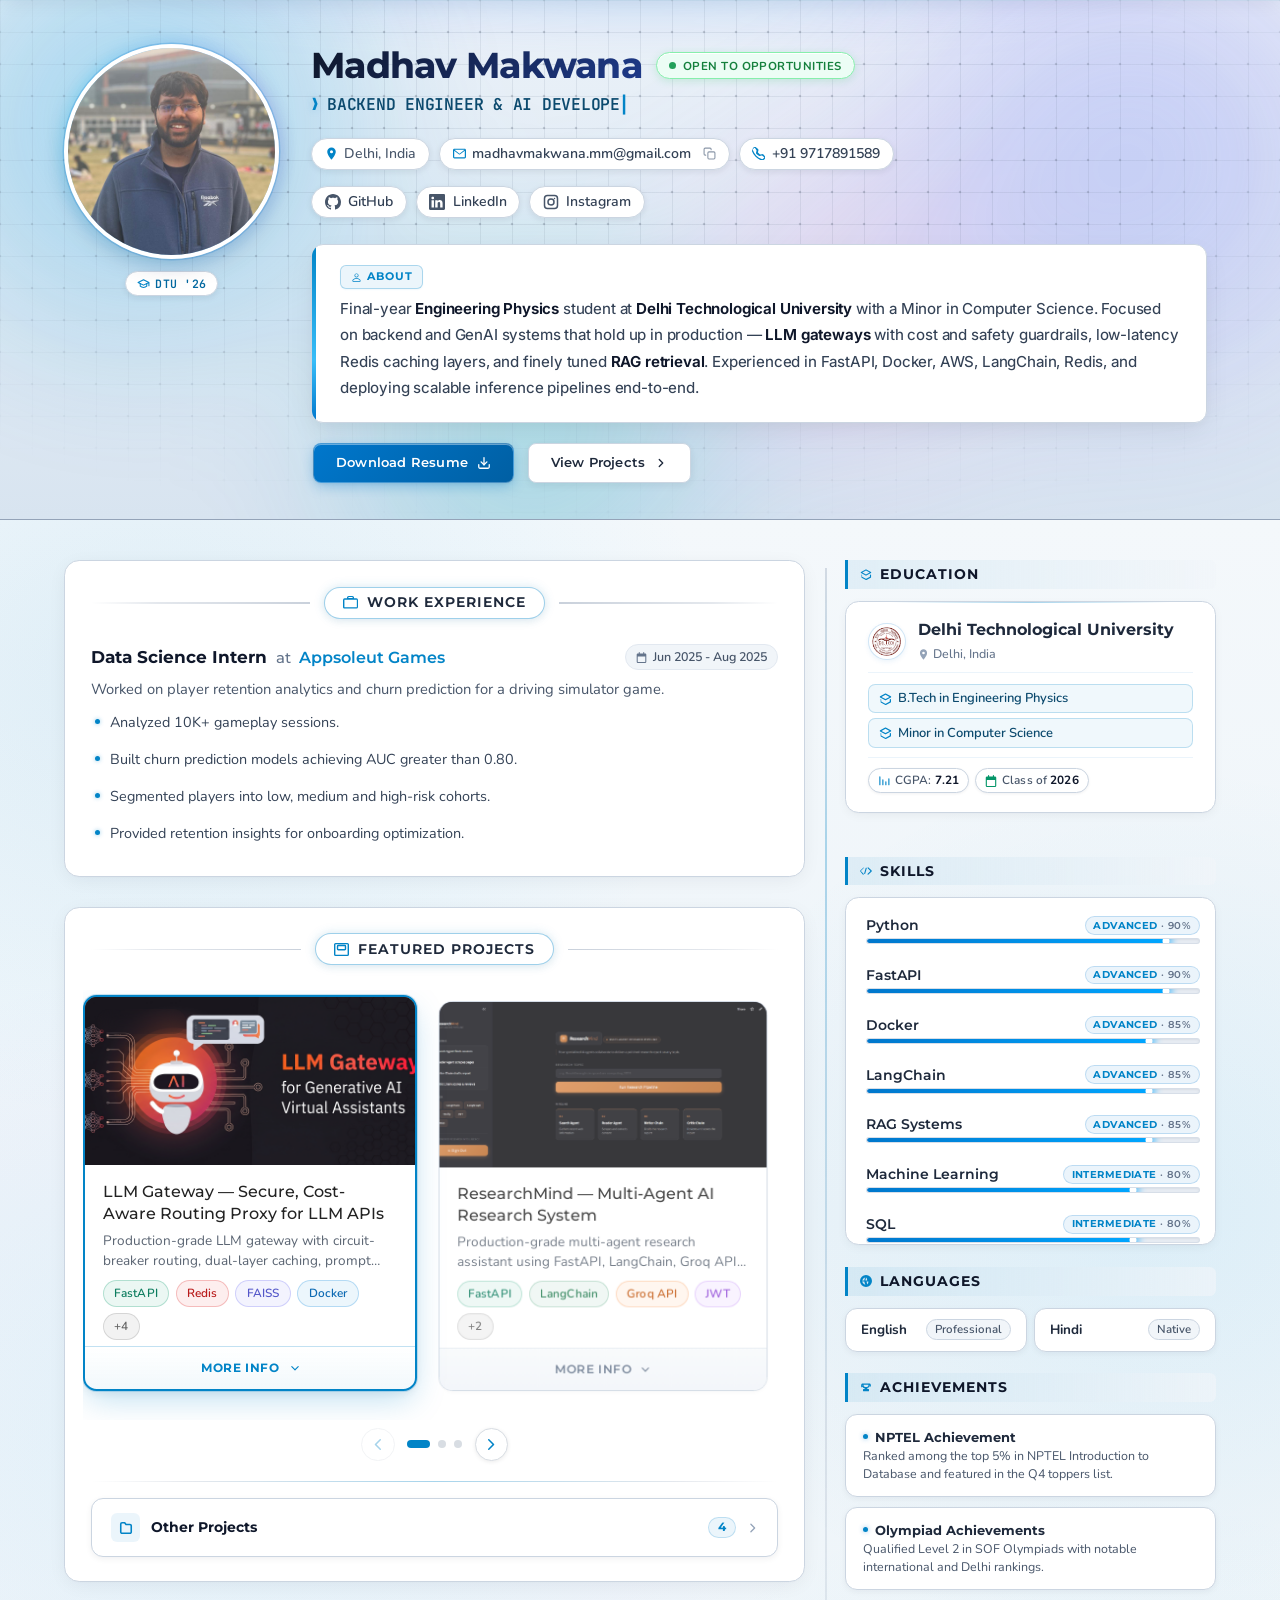
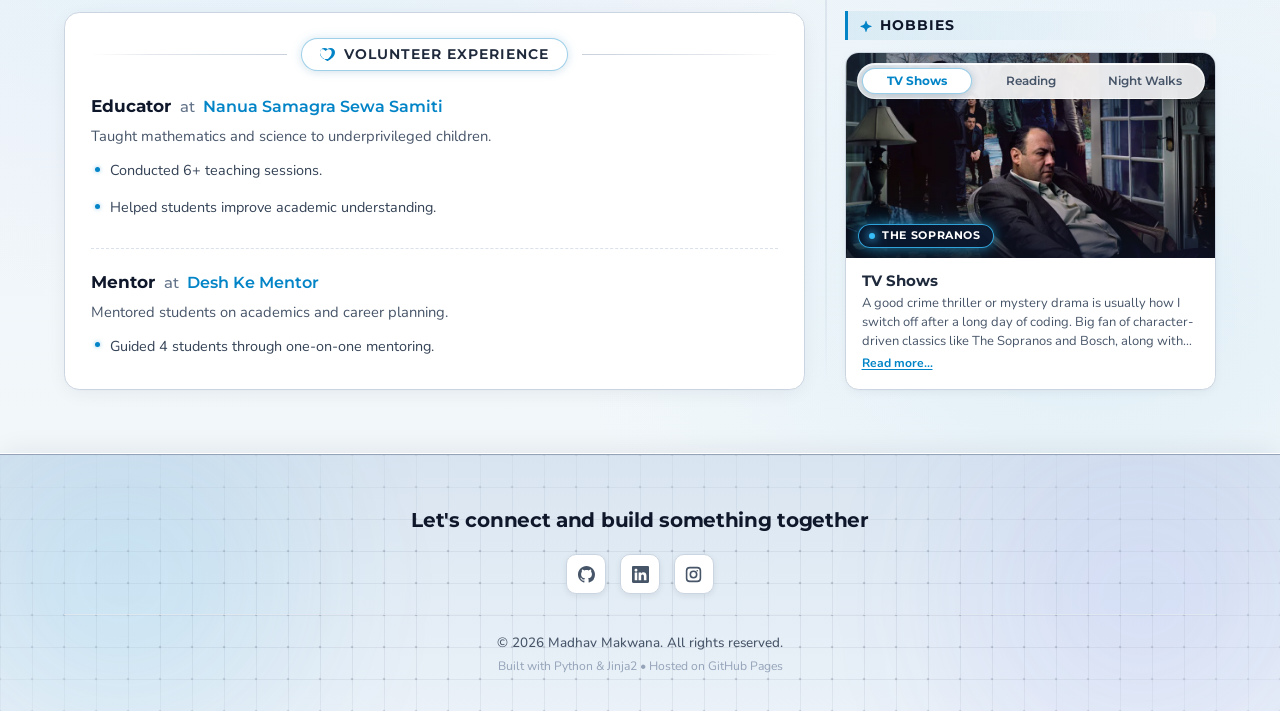
==== index.html @ 0c4191b1 "update" ====
<!DOCTYPE html>
<html lang="en">
  <head>
    <link rel="icon" type="image/png" href="/favicon-96x96.png" sizes="96x96" />
    <link rel="icon" type="image/svg+xml" href="/favicon.svg" />
    <link rel="shortcut icon" href="/favicon.ico" />
    <link rel="apple-touch-icon" sizes="180x180" href="/apple-touch-icon.png" />
    <link rel="manifest" href="/site.webmanifest" />

    <meta charset="utf-8">
    <meta name="viewport" content="width=device-width, initial-scale=1">

    <!-- Site Info -->
    <title>Madhav Makwana - Portfolio</title>
    <meta name="description" content="Madhav Makwana - Final-year Engineering Physics student at Delhi Technological University with a Minor in Computer Science. Focused on backend and GenAI systems that hold up in production — LLM gateways with cost and safety guardrails, low-latency Redis caching layers, and finely tuned RAG retrieval. Experienced in FastAPI, Docker, AWS, LangChain, Redis, and deploying scalable inference pipelines end-to-end.">
    <meta name="author" content="Madhav Makwana">

    <!-- Open Graph Tags: The title of the page for social media sharing. It can match the title tag or be more descriptive. -->
    <meta property="og:title" content="Madhav Makwana">

    <!-- Open Graph Tags: Typically set to "website" for static sites or "article" for content-heavy pages. -->
    <meta property="og:type" content="website">

    <!-- Open Graph Tags: The URL of the page, used to ensure link previews resolve to the correct page. -->
    <meta property="og:url" content="https://maddy-mm.github.io/index.html">

    <!-- Open Graph Tags: URL of an image that represents the page. Useful for link previews. -->
    <meta property="og:image" content="https://maddy-mm.github.io/img/madhav.jpeg">

    <!-- Open Graph Tags: Provides an alternative text for the image to improve accessibility. -->
    <meta property="og:image:alt" content="Madhav Makwana Profile Image">

    <!-- Preconnect for Google Fonts -->
    <link rel="preconnect" href="https://fonts.googleapis.com">
    <link rel="preconnect" href="https://fonts.gstatic.com" crossorigin>

    <!-- Custom Font -->
    <link href="https://fonts.googleapis.com/css2?family=Inter:wght@400;500;600;700&family=JetBrains+Mono:wght@500;600;700&family=Montserrat:ital,wght@0,100..900;1,100..900&family=Nunito:ital,wght@0,200..1000;1,200..1000&display=swap"
          rel="stylesheet">

    <!-- Stylesheet -->
    <link rel="stylesheet" href="css/modern_normalize.css" />
    <link rel="stylesheet" href="css/html5bp.css">
    <link rel="stylesheet" href="css/main.css">
    
    <link rel="preload" as="image" href="img/madhav.jpeg" fetchpriority="high">
    

    <!-- Set a theme color that matches your website's primary color -->
    <meta name="theme-color" content="#fafafa">

    <!-- Favicon for all browsers -->
    <link rel="icon" href="/favicon.ico" sizes="any">
    <link rel="icon" href="/icon.svg" type="image/svg+xml">

    <!-- Apple touch icon for iOS devices -->
    <link rel="apple-touch-icon" sizes="180x180" href="/icon.png">

    <!-- Web app manifest for Progressive Web Apps -->
    <link rel="manifest" href="/site.webmanifest">

    <!-- Content Security Policy: Uncomment to enhance security by restricting where content can be loaded from (useful for preventing certain attacks like XSS). Update if adding external sources (e.g., Google Fonts, Bootstrap CDN, analytics, etc). -->
    <!-- <meta http-equiv="Content-Security-Policy" content=" default-src 'self'; script-src 'self' code.jquery.com; style-src 'self' fonts.googleapis.com; font-src fonts.gstatic.com; img-src 'self' images.examplecdn.com; "> -->
  </head>

  <body id="top">
    <nav class="sticky-bar" aria-label="Quick identity bar">
      <div class="container sticky-bar-inner">
        <div class="sticky-bar-identity">
          <span class="sticky-bar-name">Madhav Makwana</span>
          <span class="sticky-bar-tagline" id="sticky-typewriter"></span>
        </div>
        <a class="sticky-bar-resume" href="resume/Madhav_Makwana_2K22-EP-58.pdf" download="Madhav_Makwana_DTU.pdf">
          <svg viewBox="0 0 16 16" width="12" height="12" aria-hidden="true"><path fill="currentColor" d="M2.75 14A1.75 1.75 0 0 1 1 12.25v-2.5a.75.75 0 0 1 1.5 0v2.5c0 .138.112.25.25.25h10.5a.25.25 0 0 0 .25-.25v-2.5a.75.75 0 0 1 1.5 0v2.5A1.75 1.75 0 0 1 13.25 14H2.75Zm4.47-3.28a.75.75 0 0 0 1.06 0l3-3a.75.75 0 1 0-1.06-1.06l-1.72 1.72V1.75a.75.75 0 0 0-1.5 0v6.63L5.28 6.66a.75.75 0 0 0-1.06 1.06l3 3Z"/></svg>
          <span>Resume</span>
        </a>
      </div>
    </nav>
    <header class="page-header">
      <div class="page-header__backdrop" aria-hidden="true">
        <div class="page-header__grid"></div>
        <div class="page-header__grid-highlight"></div>
        <div class="page-header__nodes"></div>
        <div class="page-header__nodes-highlight"></div>
        <div class="page-header__spotlight"></div>
        <div class="page-header__beam"></div>
        <div class="page-header__aurora">
          <span class="aurora-orb orb-azure"></span>
          <span class="aurora-orb orb-indigo"></span>
          <span class="aurora-orb orb-teal"></span>
          <span class="aurora-orb orb-prism"></span>
        </div>
      </div>
      <div class="container">
        <div class="header-top flex-responsive">
          
            <div class="header-avatar-col">
              <div class="header-avatar-wrap" role="button" tabindex="0" aria-label="Open profile photo in full view" title="Click to view full photo">
                <div class="header-avatar-halo" aria-hidden="true"></div>
                <div class="avatar-ring-pulse avatar-ring-1" aria-hidden="true"></div>
                <div class="avatar-ring-pulse avatar-ring-2" aria-hidden="true"></div>
                <img class="header-image"
                     width="256"
                     height="256"
                     src="img/madhav.jpeg"
                     alt="Madhav Makwana Profile Image"
                     loading="eager"
                     fetchpriority="high" />
              </div>
              <div class="avatar-meta-badge" title="Delhi Technological University • Class of 2026">
                <svg class="avatar-meta-icon" width="13" height="13" viewBox="0 0 24 24" fill="none" stroke="currentColor" stroke-width="2" stroke-linecap="round" stroke-linejoin="round" aria-hidden="true"><path d="M22 10v6M2 10l10-5 10 5-10 5z"/><path d="M6 12v5c3 3 9 3 12 0v-5"/></svg>
                <span class="avatar-meta-text">DTU '26</span>
              </div>
            </div>
          
          <div class="header-info">
            <div class="header-name-row">
              <h1>Madhav Makwana</h1>
              <span class="status-pill">
                <span class="status-pill-dot"></span>
                Open to opportunities
              </span>
            </div>
            
              <div class="header-prompt-row">
                <span class="header-prompt-arrow" aria-hidden="true">❯</span>
                <h2 class="header-label" id="typewriter-label">Backend Engineer &amp; AI Developer</h2>
              </div>
            
            
              <address class="header-contact-group">
                <ul class="inline-list contact-list">
                  
                    <li class="contact-pill location-tag">
                      <svg viewBox="0 0 16 16" width="13" height="13" aria-hidden="true"><path fill="currentColor" d="M8 .5C5.1.5 2.75 2.85 2.75 5.75c0 3.94 5.25 9.75 5.25 9.75s5.25-5.81 5.25-9.75C13.25 2.85 10.9.5 8 .5Zm0 7.15a1.9 1.9 0 1 1 0-3.8 1.9 1.9 0 0 1 0 3.8Z"/></svg>
                      <span>Delhi, India</span>
                    </li>
                  
                  
                    <li class="contact-pill email-tag">
                      <a href="mailto:madhavmakwana.mm@gmail.com" target="_blank" rel="noopener noreferrer" class="contact-pill-link">
                        <svg viewBox="0 0 16 16" width="13" height="13" aria-hidden="true"><path fill="currentColor" d="M1.75 2h12.5c.966 0 1.75.784 1.75 1.75v8.5A1.75 1.75 0 0 1 14.25 14H1.75A1.75 1.75 0 0 1 0 12.25v-8.5C0 2.784.784 2 1.75 2ZM1.5 4.5v7.75c0 .138.112.25.25.25h12.5a.25.25 0 0 0 .25-.25V4.5L8.414 9.086a.625.625 0 0 1-.828 0L1.5 4.5Zm12.72-1H1.78l6.22 4.665L14.22 3.5Z"/></svg>
                        <span>madhavmakwana.mm@gmail.com</span>
                      </a>
                    </li>
                  
                  
                    <li class="contact-pill phone-tag">
                      <a href="tel:+919717891589" target="_blank" rel="noopener noreferrer" class="contact-pill-link">
                        <svg viewBox="0 0 16 16" width="13" height="13" aria-hidden="true"><path fill="currentColor" d="M3.654 1.328a.678.678 0 0 0-1.015-.063L1.605 2.3c-.483.484-.661 1.169-.45 1.77a17.568 17.568 0 0 0 4.168 6.608 17.569 17.569 0 0 0 6.608 4.168c.601.211 1.286.033 1.77-.45l1.034-1.034a.678.678 0 0 0-.063-1.015l-2.307-1.794a.678.678 0 0 0-.58-.122l-2.19.547a1.745 1.745 0 0 1-1.657-.459L5.47 8.53a1.745 1.745 0 0 1-.46-1.657l.548-2.19a.678.678 0 0 0-.122-.58L3.654 1.328ZM1.884.518a2.178 2.178 0 0 1 3.26.202l2.308 1.794a2.178 2.178 0 0 1 .39 1.865l-.547 2.189a.245.245 0 0 0 .065.233l2.477 2.477a.245.245 0 0 0 .233.065l2.189-.547a2.178 2.178 0 0 1 1.865.39l1.794 2.308a2.178 2.178 0 0 1-.202 3.26l-1.034 1.034c-.84.84-2.028 1.146-3.072.78a19.068 19.068 0 0 1-7.172-4.526 19.066 19.066 0 0 1-4.526-7.172C.738 2.546 1.044 1.358 1.884.518Z"/></svg>
                        <span>+91 9717891589</span>
                      </a>
                    </li>
                  
                </ul>
              </address>
            
            
              <div class="header-social-group">
                <ul class="inline-list social-list">
                  
                    <li>
                      <a href="https://github.com/Maddy-MM"
                          target="_blank"
                         rel="noopener noreferrer"
                         aria-label="GitHub"
                         class="link-with-icon social-pill-link">
                        <svg aria-hidden="true"
     xmlns="http://www.w3.org/2000/svg"
     role="img"
     width="16"
     height="16"
     fill="currentColor"
     class="bi bi-github"
     viewBox="0 0 16 16">
  <path d="M8 0C3.58 0 0 3.58 0 8c0 3.54 2.29 6.53 5.47 7.59.4.07.55-.17.55-.38 0-.19-.01-.82-.01-1.49-2.01.37-2.53-.49-2.69-.94-.09-.23-.48-.94-.82-1.13-.28-.15-.68-.52-.01-.53.63-.01 1.08.58 1.23.82.72 1.21 1.87.87 2.33.66.07-.52.28-.87.51-1.07-1.78-.2-3.64-.89-3.64-3.95 0-.87.31-1.59.82-2.15-.08-.2-.36-1.02.08-2.12 0 0 .67-.21 2.2.82.64-.18 1.32-.27 2-.27s1.36.09 2 .27c1.53-1.04 2.2-.82 2.2-.82.44 1.1.16 1.92.08 2.12.51.56.82 1.27.82 2.15 0 3.07-1.87 3.75-3.65 3.95.29.25.54.73.54 1.48 0 1.07-.01 1.93-.01 2.2 0 .21.15.46.55.38A8.01 8.01 0 0 0 16 8c0-4.42-3.58-8-8-8" />
</svg>

                        <span>GitHub</span>
                      </a>
                    </li>
                  
                    <li>
                      <a href="https://www.linkedin.com/in/madhav-makwana-5331a4319/"
                          target="_blank"
                         rel="noopener noreferrer"
                         aria-label="LinkedIn"
                         class="link-with-icon social-pill-link">
                        <svg aria-hidden="true"
     xmlns="http://www.w3.org/2000/svg"
     role="img"
     width="16"
     height="16"
     fill="currentColor"
     class="bi bi-linkedin"
     viewBox="0 0 16 16">
  <path d="M0 1.146C0 .513.526 0 1.175 0h13.65C15.474 0 16 .513 16 1.146v13.708c0 .633-.526 1.146-1.175 1.146H1.175C.526 16 0 15.487 0 14.854zm4.943 12.248V6.169H2.542v7.225zm-1.2-8.212c.837 0 1.358-.554 1.358-1.248-.015-.709-.52-1.248-1.342-1.248S2.4 3.226 2.4 3.934c0 .694.521 1.248 1.327 1.248zm4.908 8.212V9.359c0-.216.016-.432.08-.586.173-.431.568-.878 1.232-.878.869 0 1.216.662 1.216 1.634v3.865h2.401V9.25c0-2.22-1.184-3.252-2.764-3.252-1.274 0-1.845.7-2.165 1.193v.025h-.016l.016-.025V6.169h-2.4c.03.678 0 7.225 0 7.225z" />
</svg>

                        <span>LinkedIn</span>
                      </a>
                    </li>
                  
                    <li>
                      <a href="https://www.instagram.com/madhav_7184?igsh=MWE0YWFlNHl0ZWhqcA%3D%3D&amp;utm_source=qr"
                          target="_blank"
                         rel="noopener noreferrer"
                         aria-label="Instagram"
                         class="link-with-icon social-pill-link">
                        <svg aria-hidden="true"
     xmlns="http://www.w3.org/2000/svg"
     role="img"
     width="16"
     height="16"
     viewBox="0 0 16 16"
     fill="none"
     stroke="currentColor"
     stroke-width="1.5"
     stroke-linecap="round"
     stroke-linejoin="round">
  <rect x="1.5" y="1.5" width="13" height="13" rx="3" />
  <circle cx="8" cy="8" r="3" />
  <circle cx="11.5" cy="4.5" r="0.75" fill="currentColor" stroke="none" />
</svg>

                        <span>Instagram</span>
                      </a>
                    </li>
                  
                </ul>
              </div>
            
            
              <div class="header-summary">
                <div class="header-summary-badge">
                  <svg viewBox="0 0 16 16" width="11" height="11" aria-hidden="true"><path fill="currentColor" d="M8 8a3 3 0 1 0 0-6 3 3 0 0 0 0 6Zm2-3a2 2 0 1 1-4 0 2 2 0 0 1 4 0Zm4 8c0 1-1 1-1 1H3s-1 0-1-1 1-4 6-4 6 3 6 4Zm-1-.004c-.001-.246-.154-.986-.832-1.664C11.516 10.68 10.289 10 8 10c-2.29 0-3.516.68-4.168 1.332-.678.678-.83 1.418-.832 1.664h10Z"/></svg>
                  <span>About</span>
                </div>
                <p class="header-summary-text">Final-year <strong>Engineering Physics</strong> student at <strong>Delhi Technological University</strong> with a Minor in Computer Science. Focused on backend and GenAI systems that hold up in production — <strong>LLM gateways</strong> with cost and safety guardrails, low-latency Redis caching layers, and finely tuned <strong>RAG retrieval</strong>. Experienced in FastAPI, Docker, AWS, LangChain, Redis, and deploying scalable inference pipelines end-to-end.</p>
              </div>
            
            <div class="header-actions">
              <a class="download-resume-button magnetic"
                 href="resume/Madhav_Makwana_2K22-EP-58.pdf"
                 download="Madhav_Makwana_DTU.pdf"
                 id="resume-download-link">
                <span>Download Resume</span>
                <span class="btn-icon-wrap">
                  <svg class="btn-icon btn-icon-download" viewBox="0 0 24 24" width="14" height="14" fill="none" stroke="currentColor" stroke-width="2.2" stroke-linecap="round" stroke-linejoin="round" aria-hidden="true">
                    <path d="M21 15v4a2 2 0 0 1-2 2H5a2 2 0 0 1-2-2v-4"/>
                    <polyline points="7 10 12 15 17 10"/>
                    <line x1="12" y1="15" x2="12" y2="3"/>
                  </svg>
                  <svg class="btn-icon btn-icon-check" viewBox="0 0 24 24" width="14" height="14" fill="none" stroke="currentColor" stroke-width="2.5" stroke-linecap="round" stroke-linejoin="round" aria-hidden="true">
                    <polyline points="20 6 9 17 4 12"/>
                  </svg>
                </span>
              </a>
              <a class="header-secondary-btn magnetic" href="#projects">
                <span>View Projects</span>
                <span class="btn-icon-wrap">
                  <svg class="btn-icon btn-icon-arrow" viewBox="0 0 24 24" width="14" height="14" fill="none" stroke="currentColor" stroke-width="2.2" stroke-linecap="round" stroke-linejoin="round" aria-hidden="true">
                    <polyline points="9 18 15 12 9 6"/>
                  </svg>
                </span>
              </a>
            </div>
          </div>
        </div>
      </div>
    </header>

    <div class="page-content">
      <div class="container">
        <main>
          <div class="mobile-sidebar-banner">
            <button type="button" class="mobile-sidebar-banner-btn" id="open-sidebar-banner-btn" aria-label="Explore Education, Skills and Background">
              <div class="banner-left">
                <span class="banner-icon-badge" aria-hidden="true">
                  <svg viewBox="0 0 24 24" width="16" height="16" fill="none" stroke="currentColor" stroke-width="2" stroke-linecap="round" stroke-linejoin="round"><path d="M22 10v6M2 10l10-5 10 5-10 5z"/><path d="M6 12v5c3 3 9 3 12 0v-5"/></svg>
                </span>
                <div class="banner-text-group">
                  <span class="banner-title">Education, Skills &amp; Background</span>
                  <span class="banner-subtitle">Tap to view DTU, tech stack, and hobbies</span>
                </div>
              </div>
              <span class="banner-arrow" aria-hidden="true">
                <svg viewBox="0 0 16 16" width="14" height="14" fill="currentColor"><path d="M6.22 3.22a.75.75 0 0 1 1.06 0l4.25 4.25a.75.75 0 0 1 0 1.06l-4.25 4.25a.75.75 0 0 1-1.06-1.06L9.94 8 6.22 4.28a.75.75 0 0 1 0-1.06Z"/></svg>
              </span>
            </button>
          </div>
          
            <section id="experience" class="content-section">
              <h2 class="section-heading">
                <span class="section-heading-pill">
                  <svg class="heading-icon" viewBox="0 0 16 16" width="13" height="13" aria-hidden="true"><path fill="currentColor" d="M1.75 3.5A1.75 1.75 0 0 0 0 5.25v7.5C0 13.716.784 14.5 1.75 14.5h12.5A1.75 1.75 0 0 0 16 12.75v-7.5A1.75 1.75 0 0 0 14.25 3.5h-2.5V2.75A1.75 1.75 0 0 0 10 1H6a1.75 1.75 0 0 0-1.75 1.75v.75h-2.5Zm4-1a.25.25 0 0 1 .25-.25h4a.25.25 0 0 1 .25.25v.75h-4.5V2.5Zm-4.25 2.5h13c.138 0 .25.112.25.25v7.5a.25.25 0 0 1-.25.25H1.75a.25.25 0 0 1-.25-.25v-7.5c0-.138.112-.25.25-.25Z"/></svg>
                  Work Experience
                </span>
              </h2>
              <div class="timeline-entries-list">
                
                  <article class="timeline-entry">
                    <div class="timeline-entry-header">
                      <h3 class="timeline-role">
                        Data Science Intern
                        <span class="timeline-at">at</span>
                        
                          <a href="https://www.appsoleutgames.com/" target="_blank" rel="noopener noreferrer" class="timeline-company">Appsoleut Games</a>
                        
                      </h3>
                      
                        <span class="timeline-date-badge">
                          <svg viewBox="0 0 16 16" width="11" height="11" aria-hidden="true"><path fill="currentColor" d="M4.75 0a.75.75 0 0 1 .75.75V2h5V.75a.75.75 0 0 1 1.5 0V2h1.25c.966 0 1.75.784 1.75 1.75v10.5A1.75 1.75 0 0 1 13.25 16H2.75A1.75 1.75 0 0 1 1 14.25V3.75C1 2.784 1.784 2 2.75 2H4V.75A.75.75 0 0 1 4.75 0ZM2.5 6.5v7.75c0 .138.112.25.25.25h10.5a.25.25 0 0 0 .25-.25V6.5h-11Z"/></svg>
                          Jun 2025 - Aug 2025
                        </span>
                      
                    </div>
                    <p class="timeline-summary">Worked on player retention analytics and churn prediction for a driving simulator game.</p>
                    
                      <ul class="timeline-highlights">
                        <li>Analyzed 10K+ gameplay sessions.</li><li>Built churn prediction models achieving AUC greater than 0.80.</li><li>Segmented players into low, medium and high-risk cohorts.</li><li>Provided retention insights for onboarding optimization.</li>
                      </ul>
                    
                  </article>
                
              </div>
            </section>
          

          
            <section id="projects" class="content-section">
              <h2 class="section-heading">
                <span class="section-heading-pill">
                  <svg class="heading-icon" viewBox="0 0 16 16" width="13" height="13" aria-hidden="true"><path fill="currentColor" d="M0 2.75C0 1.784.784 1 1.75 1h12.5c.966 0 1.75.784 1.75 1.75v10.5A1.75 1.75 0 0 1 14.25 15H1.75A1.75 1.75 0 0 1 0 13.25V2.75Zm1.75-.25a.25.25 0 0 0-.25.25v10.5c0 .138.112.25.25.25h12.5a.25.25 0 0 0 .25-.25V2.75a.25.25 0 0 0-.25-.25H1.75ZM3 4.5A1.5 1.5 0 0 1 4.5 3h7A1.5 1.5 0 0 1 13 4.5v3A1.5 1.5 0 0 1 11.5 9h-7A1.5 1.5 0 0 1 3 7.5v-3Zm1.5 0v3a0 0 0 0 0 0 0h7a0 0 0 0 0 0 0v-3a0 0 0 0 0 0 0h-7a0 0 0 0 0 0 0Z"/></svg>
                  Featured Projects
                </span>
              </h2>
              <div class="project-carousel">
                <div class="project-carousel-track" id="project-carousel-track" tabindex="0" aria-label="Featured projects, scroll to browse">
              
                <div class="project-card-slot">
                <button class="project-card" type="button" data-project-index="0" aria-haspopup="dialog" aria-label="View details for LLM Gateway — Secure, Cost-Aware Routing Proxy for LLM APIs">
                  
                    <div class="project-card-thumb">
                      <span class="project-card-badge" aria-hidden="true">
                        <span class="project-card-badge-dot"></span>
                        Viewing
                      </span>
                      <img src="img/llm-gateway.png" alt="" loading="eager">
                    </div>
                  
                  <div class="project-card-body">
                    <h3 class="project-card-title">LLM Gateway — Secure, Cost-Aware Routing Proxy for LLM APIs</h3>
                    <p class="project-card-teaser">Production-grade LLM gateway with circuit-breaker routing, dual-layer caching, prompt injection defense, and per-key budget enforcement — deployed to AWS EC2.</p>
                    
                      
                        <ul class="tech-stack-list project-card-chips project-card-chips--collapsed">
                          
                            <li class="tech-chip tech-chip--fastapi">FastAPI</li>
                          
                            <li class="tech-chip tech-chip--redis">Redis</li>
                          
                            <li class="tech-chip tech-chip--faiss">FAISS</li>
                          
                            <li class="tech-chip tech-chip--docker">Docker</li>
                          
                          <li class="tech-chip tech-chip-more">+4</li>
                        </ul>
                      
                      <ul class="tech-stack-list project-card-chips project-card-chips--expanded">
                        
                          <li class="tech-chip tech-chip--fastapi">FastAPI</li>
                        
                          <li class="tech-chip tech-chip--redis">Redis</li>
                        
                          <li class="tech-chip tech-chip--faiss">FAISS</li>
                        
                          <li class="tech-chip tech-chip--docker">Docker</li>
                        
                          <li class="tech-chip tech-chip--aws-ec2">AWS EC2</li>
                        
                          <li class="tech-chip tech-chip--prometheus">Prometheus</li>
                        
                          <li class="tech-chip tech-chip--grafana">Grafana</li>
                        
                          <li class="tech-chip tech-chip--pytest">pytest</li>
                        
                      </ul>
                    

                    <div class="project-card-more" aria-hidden="true">
                      <span>More info</span>
                      <svg viewBox="0 0 16 16" width="12" height="12" aria-hidden="true"><path fill="currentColor" d="M8.53 10.97a.75.75 0 0 1-1.06 0L3.22 6.78a.75.75 0 0 1 1.06-1.06L8 9.44l3.72-3.72a.75.75 0 1 1 1.06 1.06L8.53 10.97Z"/></svg>
                    </div>
                  </div>
                </button>
                </div>
              
                <div class="project-card-slot">
                <button class="project-card" type="button" data-project-index="1" aria-haspopup="dialog" aria-label="View details for ResearchMind — Multi-Agent AI Research System">
                  
                    <div class="project-card-thumb">
                      <span class="project-card-badge" aria-hidden="true">
                        <span class="project-card-badge-dot"></span>
                        Viewing
                      </span>
                      <img src="img/researchmind.png" alt="" loading="eager">
                    </div>
                  
                  <div class="project-card-body">
                    <h3 class="project-card-title">ResearchMind — Multi-Agent AI Research System</h3>
                    <p class="project-card-teaser">Production-grade multi-agent research assistant using FastAPI, LangChain, Groq API and agentic AI workflows.</p>
                    
                      
                        <ul class="tech-stack-list project-card-chips project-card-chips--collapsed">
                          
                            <li class="tech-chip tech-chip--fastapi">FastAPI</li>
                          
                            <li class="tech-chip tech-chip--langchain">LangChain</li>
                          
                            <li class="tech-chip tech-chip--groq-api">Groq API</li>
                          
                            <li class="tech-chip tech-chip--jwt">JWT</li>
                          
                          <li class="tech-chip tech-chip-more">+2</li>
                        </ul>
                      
                      <ul class="tech-stack-list project-card-chips project-card-chips--expanded">
                        
                          <li class="tech-chip tech-chip--fastapi">FastAPI</li>
                        
                          <li class="tech-chip tech-chip--langchain">LangChain</li>
                        
                          <li class="tech-chip tech-chip--groq-api">Groq API</li>
                        
                          <li class="tech-chip tech-chip--jwt">JWT</li>
                        
                          <li class="tech-chip tech-chip--prometheus">Prometheus</li>
                        
                          <li class="tech-chip tech-chip--docker">Docker</li>
                        
                      </ul>
                    

                    <div class="project-card-more" aria-hidden="true">
                      <span>More info</span>
                      <svg viewBox="0 0 16 16" width="12" height="12" aria-hidden="true"><path fill="currentColor" d="M8.53 10.97a.75.75 0 0 1-1.06 0L3.22 6.78a.75.75 0 0 1 1.06-1.06L8 9.44l3.72-3.72a.75.75 0 1 1 1.06 1.06L8.53 10.97Z"/></svg>
                    </div>
                  </div>
                </button>
                </div>
              
                <div class="project-card-slot">
                <button class="project-card" type="button" data-project-index="2" aria-haspopup="dialog" aria-label="View details for YTLens — RAG-Powered YouTube Q&amp;A System">
                  
                    <div class="project-card-thumb">
                      <span class="project-card-badge" aria-hidden="true">
                        <span class="project-card-badge-dot"></span>
                        Viewing
                      </span>
                      <img src="img/ytlens.png" alt="" loading="eager">
                    </div>
                  
                  <div class="project-card-body">
                    <h3 class="project-card-title">YTLens — RAG-Powered YouTube Q&amp;A System</h3>
                    <p class="project-card-teaser">Question answering system over YouTube transcripts using Retrieval-Augmented Generation.</p>
                    
                      
                        <ul class="tech-stack-list project-card-chips project-card-chips--collapsed">
                          
                            <li class="tech-chip tech-chip--fastapi">FastAPI</li>
                          
                            <li class="tech-chip tech-chip--faiss">FAISS</li>
                          
                            <li class="tech-chip tech-chip--huggingface">HuggingFace</li>
                          
                            <li class="tech-chip tech-chip--rag">RAG</li>
                          
                          <li class="tech-chip tech-chip-more">+1</li>
                        </ul>
                      
                      <ul class="tech-stack-list project-card-chips project-card-chips--expanded">
                        
                          <li class="tech-chip tech-chip--fastapi">FastAPI</li>
                        
                          <li class="tech-chip tech-chip--faiss">FAISS</li>
                        
                          <li class="tech-chip tech-chip--huggingface">HuggingFace</li>
                        
                          <li class="tech-chip tech-chip--rag">RAG</li>
                        
                          <li class="tech-chip tech-chip--jwt">JWT</li>
                        
                      </ul>
                    

                    <div class="project-card-more" aria-hidden="true">
                      <span>More info</span>
                      <svg viewBox="0 0 16 16" width="12" height="12" aria-hidden="true"><path fill="currentColor" d="M8.53 10.97a.75.75 0 0 1-1.06 0L3.22 6.78a.75.75 0 0 1 1.06-1.06L8 9.44l3.72-3.72a.75.75 0 1 1 1.06 1.06L8.53 10.97Z"/></svg>
                    </div>
                  </div>
                </button>
                </div>
              
                </div>
              </div>
              <div class="carousel-controls">
                <button class="carousel-arrow carousel-arrow-prev" type="button" aria-label="Previous project" disabled>
                  <svg viewBox="0 0 16 16" width="16" height="16" aria-hidden="true"><path fill="currentColor" d="M10.78 3.22a.75.75 0 0 1 0 1.06L6.56 8.5l4.22 4.22a.75.75 0 1 1-1.06 1.06L4.94 9.03a.75.75 0 0 1 0-1.06l4.78-4.78a.75.75 0 0 1 1.06 0Z"/></svg>
                </button>
                <div class="carousel-dots" id="project-carousel-dots" role="tablist" aria-label="Select featured project">
                  
                    <button class="carousel-dot is-active" type="button" role="tab" aria-label="Go to LLM Gateway — Secure, Cost-Aware Routing Proxy for LLM APIs" aria-selected="true"></button>
                  
                    <button class="carousel-dot" type="button" role="tab" aria-label="Go to ResearchMind — Multi-Agent AI Research System" aria-selected="false"></button>
                  
                    <button class="carousel-dot" type="button" role="tab" aria-label="Go to YTLens — RAG-Powered YouTube Q&amp;A System" aria-selected="false"></button>
                  
                </div>
                <button class="carousel-arrow carousel-arrow-next" type="button" aria-label="Next project">
                  <svg viewBox="0 0 16 16" width="16" height="16" aria-hidden="true"><path fill="currentColor" d="M5.22 3.22a.75.75 0 0 1 1.06 0l4.78 4.78a.75.75 0 0 1 0 1.06l-4.78 4.78a.75.75 0 0 1-1.06-1.06L9.44 8.5 5.22 4.28a.75.75 0 0 1 0-1.06Z"/></svg>
                </button>
              </div>

              
                <div class="other-projects-rail-divider"></div>
                <button type="button" class="other-projects-trigger" id="open-other-projects-btn" aria-haspopup="dialog" aria-label="Explore other projects archive">
                  <div class="other-projects-trigger-left">
                    <span class="other-projects-trigger-icon" aria-hidden="true">
                      <svg viewBox="0 0 16 16" width="14" height="14" fill="none" stroke="currentColor" stroke-width="1.8" stroke-linecap="round" stroke-linejoin="round"><path d="M2 3.5A1.5 1.5 0 0 1 3.5 2h3l1.5 2h4.5A1.5 1.5 0 0 1 14 5.5v7a1.5 1.5 0 0 1-1.5 1.5h-9A1.5 1.5 0 0 1 2 12.5v-9Z"/></svg>
                    </span>
                    <span class="other-projects-trigger-text">Other Projects</span>
                  </div>
                  <div class="other-projects-trigger-right">
                    <span class="other-projects-count-badge">4</span>
                    <span class="other-projects-trigger-arrow" aria-hidden="true">
                      <svg viewBox="0 0 16 16" width="14" height="14"><path fill="currentColor" d="M6.22 3.22a.75.75 0 0 1 1.06 0l4.25 4.25a.75.75 0 0 1 0 1.06l-4.25 4.25a.75.75 0 0 1-1.06-1.06L9.94 8 6.22 4.28a.75.75 0 0 1 0-1.06Z"/></svg>
                    </span>
                  </div>
                </button>
              
            </section>
          

          
            <section id="volunteer" class="content-section">
              <h2 class="section-heading">
                <span class="section-heading-pill">
                  <svg class="heading-icon" viewBox="0 0 16 16" width="13" height="13" aria-hidden="true"><path fill="currentColor" d="m8 14.25.345.666a.75.75 0 0 1-.69 0l-.008-.004-.018-.01a7.152 7.152 0 0 1-.31-.17 22.055 22.055 0 0 1-3.434-2.414C2.045 10.731 0 8.35 0 5.5 0 2.836 2.086 1 4.75 1a5.002 5.002 0 0 1 3.25 1.184A5.002 5.002 0 0 1 11.25 1C13.914 1 16 2.836 16 5.5c0 2.85-2.045 5.231-3.885 6.818a22.08 22.08 0 0 1-3.433 2.414 7.152 7.152 0 0 1-.31.17l-.018.01-.008.004L8 14.25Zm0-1.445c.433-.285.83-.585 1.2-.897C10.875 10.457 12.5 8.35 12.5 5.5c0-1.748-1.327-3-3.25-3a3.5 3.5 0 0 0-2.6 1.166l-.65.733-.65-.733A3.5 3.5 0 0 0 2.75 2.5C.827 2.5-.5 3.752-.5 5.5c0 2.85 1.625 4.957 3.3 6.408.37.312.767.612 1.2.897L8 12.805Z"/></svg>
                  Volunteer Experience
                </span>
              </h2>
              <div class="timeline-entries-list">
                
                  <article class="timeline-entry">
                    <div class="timeline-entry-header">
                      <h3 class="timeline-role">
                        Educator
                        <span class="timeline-at">at</span>
                        
                          <a href="https://www.nsssfoundation.org/" target="_blank" rel="noopener noreferrer" class="timeline-company">Nanua Samagra Sewa Samiti</a>
                        
                      </h3>
                      
                    </div>
                    <p class="timeline-summary">Taught mathematics and science to underprivileged children.</p>
                    
                      <ul class="timeline-highlights">
                        <li>Conducted 6+ teaching sessions.</li><li>Helped students improve academic understanding.</li>
                      </ul>
                    
                  </article>
                
                  <article class="timeline-entry">
                    <div class="timeline-entry-header">
                      <h3 class="timeline-role">
                        Mentor
                        <span class="timeline-at">at</span>
                        
                          <a href="https://deshkementor.com/" target="_blank" rel="noopener noreferrer" class="timeline-company">Desh Ke Mentor</a>
                        
                      </h3>
                      
                    </div>
                    <p class="timeline-summary">Mentored students on academics and career planning.</p>
                    
                      <ul class="timeline-highlights">
                        <li>Guided 4 students through one-on-one mentoring.</li>
                      </ul>
                    
                  </article>
                
              </div>
            </section>
          

          
        </main>

        <!-- Sidebar Section -->
        <aside class="page-sidebar" id="page-sidebar" aria-label="Education, Skills and Background">
          <div class="sidebar-drawer-header">
            <div class="sidebar-drawer-drag-pill" aria-hidden="true"></div>
            <div class="sidebar-drawer-header-content">
              <div class="sidebar-drawer-title-group">
                <div class="sidebar-drawer-eyebrow">
                  <span class="eyebrow-dot"></span>
                  <span>Profile Overview</span>
                </div>
                <h3 class="sidebar-drawer-title">Education &amp; Skills</h3>
              </div>
              <button type="button" class="sidebar-drawer-close" id="sidebar-drawer-close" aria-label="Close sidebar drawer">
                <svg viewBox="0 0 24 24" width="16" height="16" aria-hidden="true" fill="none" stroke="currentColor" stroke-width="2.3" stroke-linecap="round" stroke-linejoin="round"><path d="M18 6 6 18M6 6l12 12"/></svg>
              </button>
            </div>
          </div>
          
            <section id="education" class="content-section">
              <h2 class="section-heading">
                <svg class="heading-icon" viewBox="0 0 16 16" width="12" height="12" aria-hidden="true"><path fill="currentColor" d="M8 1.75a.75.75 0 0 1 .37.1l6.25 3.5a.75.75 0 0 1 0 1.3l-6.25 3.5a.75.75 0 0 1-.74 0l-6.25-3.5a.75.75 0 0 1 0-1.3l6.25-3.5a.75.75 0 0 1 .37-.1ZM3.069 6 8 8.761 12.931 6 8 3.239 3.069 6ZM2 8.5a.75.75 0 0 1 .75.75v2.484l5 2.632a.75.75 0 0 0 .5 0l5-2.632V9.25a.75.75 0 0 1 1.5 0v2.968a.75.75 0 0 1-.395.66l-5.75 3.026a.75.75 0 0 1-.71 0l-5.75-3.026A.75.75 0 0 1 2 12.218V9.25A.75.75 0 0 1 2 8.5Z"/></svg>
                Education
              </h2>
              
                <section class="education-card">
                  <div class="education-header">
                    
                      <img class="education-logo"
                           src="img/DTU_logo.webp"
                           alt="Delhi Technological University logo"
                           width="44"
                           height="44"
                           loading="eager">
                    
                    <div class="education-heading-group">
                      <h3 class="education-name">
                        
                          Delhi Technological University
                        
                      </h3>
                      
                        <p class="section-label education-location">
                          <svg viewBox="0 0 16 16" width="11" height="11" aria-hidden="true"><path fill="currentColor" d="M8 .5C5.1.5 2.75 2.85 2.75 5.75c0 3.94 5.25 9.75 5.25 9.75s5.25-5.81 5.25-9.75C13.25 2.85 10.9.5 8 .5Zm0 7.15a1.9 1.9 0 1 1 0-3.8 1.9 1.9 0 0 1 0 3.8Z"/></svg>
                          Delhi, India
                        </p>
                      
                    </div>
                  </div>
                  
                    <div class="education-degrees-list">
                      
                        <div class="education-degree-tag">
                          <svg class="education-degree-icon" viewBox="0 0 16 16" width="13" height="13" aria-hidden="true"><path fill="currentColor" d="M8 1.75a.75.75 0 0 1 .37.1l6.25 3.5a.75.75 0 0 1 0 1.3l-6.25 3.5a.75.75 0 0 1-.74 0l-6.25-3.5a.75.75 0 0 1 0-1.3l6.25-3.5a.75.75 0 0 1 .37-.1ZM3.069 6 8 8.761 12.931 6 8 3.239 3.069 6ZM2 8.5a.75.75 0 0 1 .75.75v2.484l5 2.632a.75.75 0 0 0 .5 0l5-2.632V9.25a.75.75 0 0 1 1.5 0v2.968a.75.75 0 0 1-.395.66l-5.75 3.026a.75.75 0 0 1-.71 0l-5.75-3.026A.75.75 0 0 1 2 12.218V9.25A.75.75 0 0 1 2 8.5Z"/></svg>
                          <span>B.Tech in Engineering Physics</span>
                        </div>
                      
                        <div class="education-degree-tag">
                          <svg class="education-degree-icon" viewBox="0 0 16 16" width="13" height="13" aria-hidden="true"><path fill="currentColor" d="M8 1.75a.75.75 0 0 1 .37.1l6.25 3.5a.75.75 0 0 1 0 1.3l-6.25 3.5a.75.75 0 0 1-.74 0l-6.25-3.5a.75.75 0 0 1 0-1.3l6.25-3.5a.75.75 0 0 1 .37-.1ZM3.069 6 8 8.761 12.931 6 8 3.239 3.069 6ZM2 8.5a.75.75 0 0 1 .75.75v2.484l5 2.632a.75.75 0 0 0 .5 0l5-2.632V9.25a.75.75 0 0 1 1.5 0v2.968a.75.75 0 0 1-.395.66l-5.75 3.026a.75.75 0 0 1-.71 0l-5.75-3.026A.75.75 0 0 1 2 12.218V9.25A.75.75 0 0 1 2 8.5Z"/></svg>
                          <span>Minor in Computer Science</span>
                        </div>
                      
                    </div>
                  
                  
                  
                    <div class="education-meta-chips">
                      
                        <span class="education-meta-chip education-meta-chip--gpa">
                          <svg class="education-meta-icon" viewBox="0 0 16 16" width="12" height="12" aria-hidden="true"><path fill="currentColor" d="M2.5 1.75a.75.75 0 0 1 .75.75v10.5a.75.75 0 0 1-1.5 0V2.5a.75.75 0 0 1 .75-.75Zm4 4a.75.75 0 0 1 .75.75v6.5a.75.75 0 0 1-1.5 0v-6.5a.75.75 0 0 1 .75-.75Zm4 2.5a.75.75 0 0 1 .75.75v4a.75.75 0 0 1-1.5 0V9a.75.75 0 0 1 .75-.75Zm4-4a.75.75 0 0 1 .75.75v8a.75.75 0 0 1-1.5 0v-8a.75.75 0 0 1 .75-.75Z"/></svg>
                          <span>CGPA: <strong>7.21</strong></span>
                        </span>
                      
                      
                      
                        <span class="education-meta-chip education-meta-chip--date">
                          <svg class="education-meta-icon" viewBox="0 0 16 16" width="12" height="12" aria-hidden="true"><path fill="currentColor" d="M4.75 0a.75.75 0 0 1 .75.75V2h5V.75a.75.75 0 0 1 1.5 0V2h1.25c.966 0 1.75.784 1.75 1.75v10.5A1.75 1.75 0 0 1 13.25 16H2.75A1.75 1.75 0 0 1 1 14.25V3.75C1 2.784 1.784 2 2.75 2H4V.75A.75.75 0 0 1 4.75 0ZM2.5 6.5v7.75c0 .138.112.25.25.25h10.5a.25.25 0 0 0 .25-.25V6.5h-11Z"/></svg>
                          <span>Class of <strong>2026</strong></span>
                        </span>
                      
                    </div>
                  
                </section>
              
            </section>
          

          
            <section id="skills" class="content-section">
              <h2 class="section-heading">
                <svg class="heading-icon" viewBox="0 0 16 16" width="12" height="12" aria-hidden="true"><path fill="currentColor" d="m11.28 3.22 4.25 4.25a.75.75 0 0 1 0 1.06l-4.25 4.25a.75.75 0 0 1-1.06-1.06L13.94 8l-3.72-3.72a.75.75 0 0 1 1.06-1.06Zm-6.56 0a.75.75 0 0 1 0 1.06L1.06 8l3.72 3.72a.75.75 0 1 1-1.06 1.06L.47 8.53a.75.75 0 0 1 0-1.06l4.25-4.25a.75.75 0 0 1 1.06 0Zm3.78.28a.75.75 0 0 1 .53.92l-2 7a.75.75 0 0 1-1.44-.44l2-7a.75.75 0 0 1 .91-.48Z"/></svg>
                Skills
              </h2>
              <ul class="unstyled-list skill-list">
                
                  <li class="skill-item">
                    <div class="skill-header">
                      <h3 class="skill-name">Python</h3>
                      <span class="skill-badge">Advanced <span class="skill-percent">· 90%</span></span>
                    </div>
                    <div class="skill-bar">
                      <div class="skill-bar-fill"
                           style="--target-width: 90%"
                           role="meter"
                           aria-valuenow="90"
                           aria-valuemin="0"
                           aria-valuemax="100">
                        <span class="skill-glow-dot"></span>
                      </div>
                    </div>
                  </li>
                
                  <li class="skill-item">
                    <div class="skill-header">
                      <h3 class="skill-name">FastAPI</h3>
                      <span class="skill-badge">Advanced <span class="skill-percent">· 90%</span></span>
                    </div>
                    <div class="skill-bar">
                      <div class="skill-bar-fill"
                           style="--target-width: 90%"
                           role="meter"
                           aria-valuenow="90"
                           aria-valuemin="0"
                           aria-valuemax="100">
                        <span class="skill-glow-dot"></span>
                      </div>
                    </div>
                  </li>
                
                  <li class="skill-item">
                    <div class="skill-header">
                      <h3 class="skill-name">Docker</h3>
                      <span class="skill-badge">Advanced <span class="skill-percent">· 85%</span></span>
                    </div>
                    <div class="skill-bar">
                      <div class="skill-bar-fill"
                           style="--target-width: 85%"
                           role="meter"
                           aria-valuenow="85"
                           aria-valuemin="0"
                           aria-valuemax="100">
                        <span class="skill-glow-dot"></span>
                      </div>
                    </div>
                  </li>
                
                  <li class="skill-item">
                    <div class="skill-header">
                      <h3 class="skill-name">LangChain</h3>
                      <span class="skill-badge">Advanced <span class="skill-percent">· 85%</span></span>
                    </div>
                    <div class="skill-bar">
                      <div class="skill-bar-fill"
                           style="--target-width: 85%"
                           role="meter"
                           aria-valuenow="85"
                           aria-valuemin="0"
                           aria-valuemax="100">
                        <span class="skill-glow-dot"></span>
                      </div>
                    </div>
                  </li>
                
                  <li class="skill-item">
                    <div class="skill-header">
                      <h3 class="skill-name">RAG Systems</h3>
                      <span class="skill-badge">Advanced <span class="skill-percent">· 85%</span></span>
                    </div>
                    <div class="skill-bar">
                      <div class="skill-bar-fill"
                           style="--target-width: 85%"
                           role="meter"
                           aria-valuenow="85"
                           aria-valuemin="0"
                           aria-valuemax="100">
                        <span class="skill-glow-dot"></span>
                      </div>
                    </div>
                  </li>
                
                  <li class="skill-item">
                    <div class="skill-header">
                      <h3 class="skill-name">Machine Learning</h3>
                      <span class="skill-badge">Intermediate <span class="skill-percent">· 80%</span></span>
                    </div>
                    <div class="skill-bar">
                      <div class="skill-bar-fill"
                           style="--target-width: 80%"
                           role="meter"
                           aria-valuenow="80"
                           aria-valuemin="0"
                           aria-valuemax="100">
                        <span class="skill-glow-dot"></span>
                      </div>
                    </div>
                  </li>
                
                  <li class="skill-item">
                    <div class="skill-header">
                      <h3 class="skill-name">SQL</h3>
                      <span class="skill-badge">Intermediate <span class="skill-percent">· 80%</span></span>
                    </div>
                    <div class="skill-bar">
                      <div class="skill-bar-fill"
                           style="--target-width: 80%"
                           role="meter"
                           aria-valuenow="80"
                           aria-valuemin="0"
                           aria-valuemax="100">
                        <span class="skill-glow-dot"></span>
                      </div>
                    </div>
                  </li>
                
                  <li class="skill-item">
                    <div class="skill-header">
                      <h3 class="skill-name">Redis</h3>
                      <span class="skill-badge">Intermediate <span class="skill-percent">· 75%</span></span>
                    </div>
                    <div class="skill-bar">
                      <div class="skill-bar-fill"
                           style="--target-width: 75%"
                           role="meter"
                           aria-valuenow="75"
                           aria-valuemin="0"
                           aria-valuemax="100">
                        <span class="skill-glow-dot"></span>
                      </div>
                    </div>
                  </li>
                
              </ul>
            </section>
          

          
            <section id="languages" class="content-section">
              <h2 class="section-heading">
                <svg class="heading-icon" viewBox="0 0 16 16" width="12" height="12" aria-hidden="true"><path fill="currentColor" d="M8 0a8 8 0 1 0 0 16A8 8 0 0 0 8 0ZM5.78 8.75a9.64 9.64 0 0 0 1.363 4.177c-2.098-.59-3.743-2.18-4.329-4.177H5.78Zm-2.966-1.5a7.025 7.025 0 0 1 4.33-4.177 9.64 9.64 0 0 0-1.364 4.177H2.814Zm4.466 0c.12-1.464.53-2.83 1.178-3.925a6.52 6.52 0 0 1 1.178 3.925H7.28Zm0 1.5h3.888a6.52 6.52 0 0 1-1.178 3.925 9.17 9.17 0 0 1-1.178-3.925Zm4.39-1.5h2.966c-.586-1.997-2.231-3.587-4.33-4.177.585 1.258.98 2.668 1.364 4.177Zm2.966 1.5H11.67a9.64 9.64 0 0 1-1.363 4.177c2.099-.59 3.744-2.18 4.33-4.177Z"/></svg>
                Languages
              </h2>
              <div class="languages-grid">
                
                  <div class="language-card">
                    <span class="language-name">English</span>
                    <span class="language-badge">Professional</span>
                  </div>
                
                  <div class="language-card">
                    <span class="language-name">Hindi</span>
                    <span class="language-badge">Native</span>
                  </div>
                
              </div>
            </section>
          
          
            <section id="achievements" class="content-section">
              <h2 class="section-heading">
                <svg class="heading-icon" viewBox="0 0 16 16" width="12" height="12" aria-hidden="true"><path fill="currentColor" d="M3.75 2h8.5a.75.75 0 0 1 .75.75v1.5a3.75 3.75 0 0 1-3.25 3.715v1.285h1.5a.75.75 0 0 1 .75.75v1.5a.75.75 0 0 1-.75.75h-6.5a.75.75 0 0 1-.75-.75v-1.5a.75.75 0 0 1 .75-.75h1.5V8.215A3.75 3.75 0 0 1 3 4.25v-1.5A.75.75 0 0 1 3.75 2Zm7.5 1.5H4.75v.75a2.25 2.25 0 0 0 2.25 2.25h2a2.25 2.25 0 0 0 2.25-2.25V3.5ZM1.5 4.25a2.75 2.75 0 0 1 1.75-2.559v1.64A1.25 1.25 0 0 0 2.75 4.5v.25c0 .602.215 1.155.575 1.585L2.1 7.214A2.75 2.75 0 0 1 1.5 4.75v-.5Zm13 0v.5a2.75 2.75 0 0 1-.6 1.714l-1.225-.879c.36-.43.575-.983.575-1.585V4.5a1.25 1.25 0 0 0-.5-1.169V1.691A2.75 2.75 0 0 1 14.5 4.25Z"/></svg>
                Achievements
              </h2>
              <div class="achievement-compact-list">
                
                  <div class="achievement-compact-item">
                    <h3 class="achievement-compact-title">
                      <span class="achievement-accent-dot"></span>
                      NPTEL Achievement
                    </h3>
                    <p class="achievement-compact-summary">Ranked among the top 5% in NPTEL Introduction to Database and featured in the Q4 toppers list.</p>
                  </div>
                
                  <div class="achievement-compact-item">
                    <h3 class="achievement-compact-title">
                      <span class="achievement-accent-dot"></span>
                      Olympiad Achievements
                    </h3>
                    <p class="achievement-compact-summary">Qualified Level 2 in SOF Olympiads with notable international and Delhi rankings.</p>
                  </div>
                
              </div>
            </section>
          

          
            <section id="hobbies" class="content-section">
              <h2 class="section-heading">
                <svg class="heading-icon" viewBox="0 0 16 16" width="12" height="12" aria-hidden="true"><path fill="currentColor" d="M7.53 1.282a.5.5 0 0 1 .94 0l.965 2.894a4.5 4.5 0 0 0 2.889 2.889l2.894.965a.5.5 0 0 1 0 .94l-2.894.965a4.5 4.5 0 0 0-2.889 2.889l-.965 2.894a.5.5 0 0 1-.94 0l-.965-2.894a4.5 4.5 0 0 0-2.889-2.889l-2.894-.965a.5.5 0 0 1 0-.94l2.894-.965a4.5 4.5 0 0 0 2.889-2.889l.965-2.894Z"/></svg>
                Hobbies
              </h2>
              <div class="hobby-card-wrapper">
                <div class="hobby-tabs-nav" role="tablist" aria-label="Select hobby">
                  
                    <button class="hobby-tab-btn is-active"
                            type="button"
                            role="tab"
                            data-hobby-index="0"
                            aria-selected="true"
                            aria-controls="hobby-panel-0"
                            id="hobby-tab-0">
                      TV Shows
                    </button>
                  
                    <button class="hobby-tab-btn"
                            type="button"
                            role="tab"
                            data-hobby-index="1"
                            aria-selected="false"
                            aria-controls="hobby-panel-1"
                            id="hobby-tab-1">
                      Reading
                    </button>
                  
                    <button class="hobby-tab-btn"
                            type="button"
                            role="tab"
                            data-hobby-index="2"
                            aria-selected="false"
                            aria-controls="hobby-panel-2"
                            id="hobby-tab-2">
                      Night Walks
                    </button>
                  
                </div>
                <div class="hobby-panels-container">
                  
                    <article class="hobby-card hobby-tabpanel is-active"
                             role="tabpanel"
                             id="hobby-panel-0"
                             aria-labelledby="hobby-tab-0"
                             data-hobby-index="0">
                      
                        <div class="hobby-media">
                          <img width="600"
                               height="338"
                               src="img/entertainment.jpeg"
                               alt="The Sopranos"
                               loading="eager">
                          <div class="hobby-media-overlay" aria-hidden="true"></div>
                          <span class="hobby-tag">The Sopranos</span>
                        </div>
                      
                      <div class="hobby-body">
                        <h3 class="hobby-title">TV Shows</h3>
                        
                          <p class="hobby-summary">A good crime thriller or mystery drama is usually how I switch off after a long day of coding. Big fan of character-driven classics like The Sopranos and Bosch, along with the comforting mystery-solving quirks in Monk and The Mentalist. There&#39;s something deeply engaging about complex protagonists and sharp dialogue.</p>
                          <button type="button" class="hobby-read-more-btn" aria-label="Read full description for TV Shows">Read more...</button>
                        
                      </div>
                      
                        <div class="hobby-overlay-panel" aria-hidden="true">
                          <div class="hobby-overlay-header">
                            <button type="button" class="hobby-overlay-close-btn" aria-label="Close TV Shows description">
                              <svg viewBox="0 0 24 24" width="17" height="17" aria-hidden="true" fill="none" stroke="currentColor" stroke-width="2.25" stroke-linecap="round" stroke-linejoin="round"><path d="M18 6 6 18M6 6l12 12"/></svg>
                            </button>
                            <div class="hobby-overlay-badge">
                              <span class="hobby-overlay-badge-dot"></span>
                              <span>TV Shows</span>
                            </div>
                          </div>
                          <div class="hobby-overlay-frame">
                            <h4 class="hobby-overlay-title">TV Shows</h4>
                            <p class="hobby-overlay-text">A good crime thriller or mystery drama is usually how I switch off after a long day of coding. Big fan of character-driven classics like The Sopranos and Bosch, along with the comforting mystery-solving quirks in Monk and The Mentalist. There&#39;s something deeply engaging about complex protagonists and sharp dialogue.</p>
                          </div>
                        </div>
                      
                    </article>
                  
                    <article class="hobby-card hobby-tabpanel"
                             role="tabpanel"
                             id="hobby-panel-1"
                             aria-labelledby="hobby-tab-1"
                             data-hobby-index="1">
                      
                        <div class="hobby-media">
                          <img width="600"
                               height="338"
                               src="img/reading.jpeg"
                               alt="The Adventures of Feluda"
                               loading="eager">
                          <div class="hobby-media-overlay" aria-hidden="true"></div>
                          <span class="hobby-tag">The Adventures of Feluda</span>
                        </div>
                      
                      <div class="hobby-body">
                        <h3 class="hobby-title">Reading</h3>
                        
                          <p class="hobby-summary">I enjoy reading whenever I get a quiet moment, particularly classic Indian fiction and detective stories. Ruskin Bond&#39;s nostalgic tales of the Himalayan hills and Satyajit Ray&#39;s Feluda mysteries are perennial favorites. I gravitate toward narrative simplicity, charming atmosphere, and stories that stay with you long after the last page.</p>
                          <button type="button" class="hobby-read-more-btn" aria-label="Read full description for Reading">Read more...</button>
                        
                      </div>
                      
                        <div class="hobby-overlay-panel" aria-hidden="true">
                          <div class="hobby-overlay-header">
                            <button type="button" class="hobby-overlay-close-btn" aria-label="Close Reading description">
                              <svg viewBox="0 0 24 24" width="17" height="17" aria-hidden="true" fill="none" stroke="currentColor" stroke-width="2.25" stroke-linecap="round" stroke-linejoin="round"><path d="M18 6 6 18M6 6l12 12"/></svg>
                            </button>
                            <div class="hobby-overlay-badge">
                              <span class="hobby-overlay-badge-dot"></span>
                              <span>Reading</span>
                            </div>
                          </div>
                          <div class="hobby-overlay-frame">
                            <h4 class="hobby-overlay-title">Reading</h4>
                            <p class="hobby-overlay-text">I enjoy reading whenever I get a quiet moment, particularly classic Indian fiction and detective stories. Ruskin Bond&#39;s nostalgic tales of the Himalayan hills and Satyajit Ray&#39;s Feluda mysteries are perennial favorites. I gravitate toward narrative simplicity, charming atmosphere, and stories that stay with you long after the last page.</p>
                          </div>
                        </div>
                      
                    </article>
                  
                    <article class="hobby-card hobby-tabpanel"
                             role="tabpanel"
                             id="hobby-panel-2"
                             aria-labelledby="hobby-tab-2"
                             data-hobby-index="2">
                      
                        <div class="hobby-media">
                          <img width="600"
                               height="338"
                               src="img/walking.jpeg"
                               alt="Quiet Trails"
                               loading="eager">
                          <div class="hobby-media-overlay" aria-hidden="true"></div>
                          <span class="hobby-tag">Quiet Trails</span>
                        </div>
                      
                      <div class="hobby-body">
                        <h3 class="hobby-title">Night Walks</h3>
                        
                          <p class="hobby-summary">Taking long evening walks is my favorite ritual to disconnect from screens and decompress after a day at the keyboard. Whether exploring quiet neighborhood trails or walking under city lights with a podcast or ambient soundtrack, it&#39;s where my best debugging breakthroughs and project ideas usually happen.</p>
                          <button type="button" class="hobby-read-more-btn" aria-label="Read full description for Night Walks">Read more...</button>
                        
                      </div>
                      
                        <div class="hobby-overlay-panel" aria-hidden="true">
                          <div class="hobby-overlay-header">
                            <button type="button" class="hobby-overlay-close-btn" aria-label="Close Night Walks description">
                              <svg viewBox="0 0 24 24" width="17" height="17" aria-hidden="true" fill="none" stroke="currentColor" stroke-width="2.25" stroke-linecap="round" stroke-linejoin="round"><path d="M18 6 6 18M6 6l12 12"/></svg>
                            </button>
                            <div class="hobby-overlay-badge">
                              <span class="hobby-overlay-badge-dot"></span>
                              <span>Night Walks</span>
                            </div>
                          </div>
                          <div class="hobby-overlay-frame">
                            <h4 class="hobby-overlay-title">Night Walks</h4>
                            <p class="hobby-overlay-text">Taking long evening walks is my favorite ritual to disconnect from screens and decompress after a day at the keyboard. Whether exploring quiet neighborhood trails or walking under city lights with a podcast or ambient soundtrack, it&#39;s where my best debugging breakthroughs and project ideas usually happen.</p>
                          </div>
                        </div>
                      
                    </article>
                  
                </div>
              </div>
            </section>
          
        </aside>
      </div>
    </div>

    <!-- Mobile Sidebar Drawer Overlay & Floating Trigger -->
    <div class="sidebar-drawer-overlay" id="sidebar-drawer-overlay" aria-hidden="true"></div>
    <button type="button" class="mobile-sidebar-fab" id="open-sidebar-fab" aria-label="Open Education, Skills &amp; Background sidebar">
      <span class="fab-icon-wrap" aria-hidden="true">
        <svg viewBox="0 0 24 24" width="16" height="16" fill="none" stroke="currentColor" stroke-width="2" stroke-linecap="round" stroke-linejoin="round"><path d="M22 10v6M2 10l10-5 10 5-10 5z"/><path d="M6 12v5c3 3 9 3 12 0v-5"/></svg>
      </span>
      <span>Skills &amp; Details</span>
      <span class="fab-arrow" aria-hidden="true">❯</span>
    </button>

    <footer class="page-footer">
      <div class="page-footer__backdrop" aria-hidden="true">
        <div class="page-footer__grid"></div>
        <div class="page-footer__grid-highlight"></div>
        <div class="page-footer__nodes"></div>
        <div class="page-footer__nodes-highlight"></div>
        <div class="page-footer__spotlight"></div>
        <div class="page-footer__aurora">
          <span class="footer-orb orb-azure"></span>
          <span class="footer-orb orb-indigo"></span>
        </div>
      </div>
      <div class="container footer-content">
        <p class="footer-tagline">Let's connect and build something together</p>
        
          <ul class="footer-social-list">
            
              <li>
                <a href="https://github.com/Maddy-MM"
                   target="_blank"
                   rel="noopener noreferrer"
                   aria-label="GitHub"
                   title="GitHub"
                   class="footer-social-icon-btn">
                  
                    <svg aria-hidden="true"
     xmlns="http://www.w3.org/2000/svg"
     role="img"
     width="16"
     height="16"
     fill="currentColor"
     class="bi bi-github"
     viewBox="0 0 16 16">
  <path d="M8 0C3.58 0 0 3.58 0 8c0 3.54 2.29 6.53 5.47 7.59.4.07.55-.17.55-.38 0-.19-.01-.82-.01-1.49-2.01.37-2.53-.49-2.69-.94-.09-.23-.48-.94-.82-1.13-.28-.15-.68-.52-.01-.53.63-.01 1.08.58 1.23.82.72 1.21 1.87.87 2.33.66.07-.52.28-.87.51-1.07-1.78-.2-3.64-.89-3.64-3.95 0-.87.31-1.59.82-2.15-.08-.2-.36-1.02.08-2.12 0 0 .67-.21 2.2.82.64-.18 1.32-.27 2-.27s1.36.09 2 .27c1.53-1.04 2.2-.82 2.2-.82.44 1.1.16 1.92.08 2.12.51.56.82 1.27.82 2.15 0 3.07-1.87 3.75-3.65 3.95.29.25.54.73.54 1.48 0 1.07-.01 1.93-.01 2.2 0 .21.15.46.55.38A8.01 8.01 0 0 0 16 8c0-4.42-3.58-8-8-8" />
</svg>

                  
                </a>
              </li>
            
              <li>
                <a href="https://www.linkedin.com/in/madhav-makwana-5331a4319/"
                   target="_blank"
                   rel="noopener noreferrer"
                   aria-label="LinkedIn"
                   title="LinkedIn"
                   class="footer-social-icon-btn">
                  
                    <svg aria-hidden="true"
     xmlns="http://www.w3.org/2000/svg"
     role="img"
     width="16"
     height="16"
     fill="currentColor"
     class="bi bi-linkedin"
     viewBox="0 0 16 16">
  <path d="M0 1.146C0 .513.526 0 1.175 0h13.65C15.474 0 16 .513 16 1.146v13.708c0 .633-.526 1.146-1.175 1.146H1.175C.526 16 0 15.487 0 14.854zm4.943 12.248V6.169H2.542v7.225zm-1.2-8.212c.837 0 1.358-.554 1.358-1.248-.015-.709-.52-1.248-1.342-1.248S2.4 3.226 2.4 3.934c0 .694.521 1.248 1.327 1.248zm4.908 8.212V9.359c0-.216.016-.432.08-.586.173-.431.568-.878 1.232-.878.869 0 1.216.662 1.216 1.634v3.865h2.401V9.25c0-2.22-1.184-3.252-2.764-3.252-1.274 0-1.845.7-2.165 1.193v.025h-.016l.016-.025V6.169h-2.4c.03.678 0 7.225 0 7.225z" />
</svg>

                  
                </a>
              </li>
            
              <li>
                <a href="https://www.instagram.com/madhav_7184?igsh=MWE0YWFlNHl0ZWhqcA%3D%3D&amp;utm_source=qr"
                   target="_blank"
                   rel="noopener noreferrer"
                   aria-label="Instagram"
                   title="Instagram"
                   class="footer-social-icon-btn">
                  
                    <svg aria-hidden="true"
     xmlns="http://www.w3.org/2000/svg"
     role="img"
     width="16"
     height="16"
     viewBox="0 0 16 16"
     fill="none"
     stroke="currentColor"
     stroke-width="1.5"
     stroke-linecap="round"
     stroke-linejoin="round">
  <rect x="1.5" y="1.5" width="13" height="13" rx="3" />
  <circle cx="8" cy="8" r="3" />
  <circle cx="11.5" cy="4.5" r="0.75" fill="currentColor" stroke="none" />
</svg>

                  
                </a>
              </li>
            
          </ul>
        
        <div class="footer-bottom-row">
          <p class="footer-copyright">&copy; 2026 Madhav Makwana. All rights reserved.</p>
          <p class="footer-attribution">Built with Python &amp; Jinja2 &bull; Hosted on GitHub Pages</p>
        </div>
      </div>
    </footer>

    
      <div class="project-modal-overlay" id="project-modal-overlay" role="dialog" aria-modal="true" aria-label="Project details">
        <button class="project-modal-nav project-modal-prev" type="button" aria-label="Previous project">
          <svg viewBox="0 0 16 16" width="18" height="18" aria-hidden="true"><path fill="currentColor" d="M10.78 3.22a.75.75 0 0 1 0 1.06L6.56 8.5l4.22 4.22a.75.75 0 1 1-1.06 1.06L4.94 9.03a.75.75 0 0 1 0-1.06l4.78-4.78a.75.75 0 0 1 1.06 0Z"/></svg>
        </button>
        <button class="project-modal-nav project-modal-next" type="button" aria-label="Next project">
          <svg viewBox="0 0 16 16" width="18" height="18" aria-hidden="true"><path fill="currentColor" d="M5.22 3.22a.75.75 0 0 1 1.06 0l4.78 4.78a.75.75 0 0 1 0 1.06l-4.78 4.78a.75.75 0 0 1-1.06-1.06L9.44 8.5 5.22 4.28a.75.75 0 0 1 0-1.06Z"/></svg>
        </button>
        <div class="project-modal-dialog">
          <button class="project-modal-close" type="button" aria-label="Close project details">
            <svg viewBox="0 0 24 24" width="18" height="18" aria-hidden="true" fill="none" stroke="currentColor" stroke-width="2.25" stroke-linecap="round" stroke-linejoin="round"><path d="M18 6 6 18M6 6l12 12"/></svg>
          </button>
          <div class="project-modal-panels">
            
              
              
              
                
              
                
              
                
              
                
              
              <div class="project-modal-panel is-active">
                <header class="project-modal-header">
                  <div class="project-modal-eyebrow-badge">
                    <span class="eyebrow-dot"></span>
                    <span>Project 1 of 3</span>
                  </div>
                  <h3>LLM Gateway — Secure, Cost-Aware Routing Proxy for LLM APIs</h3>
                  
                    <ul class="tech-stack-list">
                      
                        <li class="tech-chip tech-chip--fastapi">FastAPI</li>
                      
                        <li class="tech-chip tech-chip--redis">Redis</li>
                      
                        <li class="tech-chip tech-chip--faiss">FAISS</li>
                      
                        <li class="tech-chip tech-chip--docker">Docker</li>
                      
                        <li class="tech-chip tech-chip--aws-ec2">AWS EC2</li>
                      
                        <li class="tech-chip tech-chip--prometheus">Prometheus</li>
                      
                        <li class="tech-chip tech-chip--grafana">Grafana</li>
                      
                        <li class="tech-chip tech-chip--pytest">pytest</li>
                      
                    </ul>
                  
                </header>
                <div class="project-modal-content">
                  <p class="project-modal-summary">Production-grade LLM gateway with circuit-breaker routing, dual-layer caching, prompt injection defense, and per-key budget enforcement — deployed to AWS EC2.</p>
                  
                    <div class="project-modal-section-title">
                      <svg viewBox="0 0 16 16" width="12" height="12" aria-hidden="true"><path fill="currentColor" d="M8 0a8 8 0 1 1 0 16A8 8 0 0 1 8 0Zm0 1.5a6.5 6.5 0 1 0 0 13 6.5 6.5 0 0 0 0-13Zm.75 4.75v5.5a.75.75 0 0 1-1.5 0v-5.5a.75.75 0 0 1 1.5 0ZM8 4a.875.875 0 1 1 0 1.75A.875.875 0 0 1 8 4Z"/></svg>
                      Key Highlights & Architecture
                    </div>
                    <ul class="project-modal-highlights">
                      
                        
                          <li>
                            <svg class="highlight-bullet-icon" viewBox="0 0 16 16" width="14" height="14" aria-hidden="true"><path fill="currentColor" d="M13.78 4.22a.75.75 0 0 1 0 1.06l-7.25 7.25a.75.75 0 0 1-1.06 0L2.22 9.28a.751.751 0 0 1 .018-1.042.751.751 0 0 1 1.042-.018L6 10.94l6.72-6.72a.75.75 0 0 1 1.06 0Z"/></svg>
                            <span>Built an OpenAI-compatible gateway with circuit-breaker routing and automatic failover.</span>
                          </li>
                        
                      
                        
                          <li>
                            <svg class="highlight-bullet-icon" viewBox="0 0 16 16" width="14" height="14" aria-hidden="true"><path fill="currentColor" d="M13.78 4.22a.75.75 0 0 1 0 1.06l-7.25 7.25a.75.75 0 0 1-1.06 0L2.22 9.28a.751.751 0 0 1 .018-1.042.751.751 0 0 1 1.042-.018L6 10.94l6.72-6.72a.75.75 0 0 1 1.06 0Z"/></svg>
                            <span>Blocked adversarial prompts via embedding-similarity injection detection.</span>
                          </li>
                        
                      
                        
                          <li>
                            <svg class="highlight-bullet-icon" viewBox="0 0 16 16" width="14" height="14" aria-hidden="true"><path fill="currentColor" d="M13.78 4.22a.75.75 0 0 1 0 1.06l-7.25 7.25a.75.75 0 0 1-1.06 0L2.22 9.28a.751.751 0 0 1 .018-1.042.751.751 0 0 1 1.042-.018L6 10.94l6.72-6.72a.75.75 0 0 1 1.06 0Z"/></svg>
                            <span>Added dual-layer caching — Redis exact-match plus FAISS semantic match.</span>
                          </li>
                        
                      
                        
                          <li>
                            <svg class="highlight-bullet-icon" viewBox="0 0 16 16" width="14" height="14" aria-hidden="true"><path fill="currentColor" d="M13.78 4.22a.75.75 0 0 1 0 1.06l-7.25 7.25a.75.75 0 0 1-1.06 0L2.22 9.28a.751.751 0 0 1 .018-1.042.751.751 0 0 1 1.042-.018L6 10.94l6.72-6.72a.75.75 0 0 1 1.06 0Z"/></svg>
                            <span>Enforced per-API-key budget caps; deployed via Docker Compose to AWS EC2.</span>
                          </li>
                        
                      
                    </ul>
                  
                  
                    <div class="project-modal-section-title">
                      <svg viewBox="0 0 16 16" width="12" height="12" aria-hidden="true"><path fill="currentColor" d="M1.75 2.5h12.5a.25.25 0 0 1 .25.25v10.5a.25.25 0 0 1-.25.25H1.75a.25.25 0 0 1-.25-.25V2.75a.25.25 0 0 1 .25-.25ZM0 2.75C0 1.784.784 1 1.75 1h12.5c.966 0 1.75.784 1.75 1.75v10.5A1.75 1.75 0 0 1 14.25 15H1.75A1.75 1.75 0 0 1 0 13.25V2.75Zm4.5 3a1.5 1.5 0 1 0 0 3 1.5 1.5 0 0 0 0-3ZM1.5 12.28 4.5 8.5l3.25 4.06 2.5-3.13 2.75 2.85v1.22H1.5v-1.22Z"/></svg>
                      Preview & Interface
                    </div>
                    <div class="gallery main-gallery project-modal-gallery">
                      
                        <figure>
                          <div class="browser-chrome" aria-hidden="true">
                            <div class="browser-chrome-dots">
                              <span class="browser-chrome-dot browser-chrome-dot-red"></span>
                              <span class="browser-chrome-dot browser-chrome-dot-yellow"></span>
                              <span class="browser-chrome-dot browser-chrome-dot-green"></span>
                            </div>
                            <div class="browser-chrome-address">LLM Gateway Architecture</div>
                          </div>
                          <div class="project-modal-img-wrap">
                            <img src="img/llm-gateway.png"
                                 alt="LLM Gateway Architecture"
                                 loading="eager">
                            <div class="project-modal-img-hint" aria-hidden="true">
                              <svg viewBox="0 0 24 24" width="14" height="14" fill="none" stroke="currentColor" stroke-width="2" stroke-linecap="round" stroke-linejoin="round"><circle cx="11" cy="11" r="7"/><line x1="21" y1="21" x2="16.65" y2="16.65"/><path d="M11 8v6M8 11h6"/></svg>
                              <span>Click to enlarge</span>
                            </div>
                          </div>
                          
                            <figcaption class="project-modal-figcaption">LLM Gateway Architecture</figcaption>
                          
                        </figure>
                      
                    </div>
                  
                </div>
                
                  <footer class="project-modal-footer">
                    <div class="project-cta-group">
                      
                      
                        <a class="project-cta project-cta-github magnetic"
                           href="https://github.com/Maddy-MM/llm-gateway"
                           target="_blank"
                           rel="noopener noreferrer"
                           aria-label="View LLM Gateway — Secure, Cost-Aware Routing Proxy for LLM APIs on GitHub">
                          <svg viewBox="0 0 16 16" width="15" height="15" aria-hidden="true"><path fill="currentColor" d="M8 0C3.58 0 0 3.58 0 8c0 3.54 2.29 6.53 5.47 7.59.4.07.55-.17.55-.38 0-.19-.01-.82-.01-1.49-2.01.37-2.53-.49-2.69-.94-.09-.23-.48-.94-.82-1.13-.28-.15-.68-.52-.01-.53.63-.01 1.08.58 1.23.82.72 1.21 1.87.87 2.33.66.07-.52.28-.87.51-1.07-1.78-.2-3.64-.89-3.64-3.95 0-.87.31-1.59.82-2.15-.08-.2-.36-1.02.08-2.12 0 0 .67-.21 2.2.82.64-.18 1.32-.27 2-.27.68 0 1.36.09 2 .27 1.53-1.04 2.2-.82 2.2-.82.44 1.1.16 1.92.08 2.12.51.56.82 1.27.82 2.15 0 3.07-1.87 3.75-3.65 3.95.29.25.54.73.54 1.48 0 1.07-.01 1.93-.01 2.2 0 .21.15.46.55.38A8.01 8.01 0 0 0 16 8c0-4.42-3.58-8-8-8z"/></svg>
                          GitHub Repo
                        </a>
                      
                    </div>
                  </footer>
                
              </div>
            
              
              
              
                
              
                
              
                
              
                
              
                
                  
                
              
              <div class="project-modal-panel">
                <header class="project-modal-header">
                  <div class="project-modal-eyebrow-badge">
                    <span class="eyebrow-dot"></span>
                    <span>Project 2 of 3</span>
                  </div>
                  <h3>ResearchMind — Multi-Agent AI Research System</h3>
                  
                    <ul class="tech-stack-list">
                      
                        <li class="tech-chip tech-chip--fastapi">FastAPI</li>
                      
                        <li class="tech-chip tech-chip--langchain">LangChain</li>
                      
                        <li class="tech-chip tech-chip--groq-api">Groq API</li>
                      
                        <li class="tech-chip tech-chip--jwt">JWT</li>
                      
                        <li class="tech-chip tech-chip--prometheus">Prometheus</li>
                      
                        <li class="tech-chip tech-chip--docker">Docker</li>
                      
                    </ul>
                  
                </header>
                <div class="project-modal-content">
                  <p class="project-modal-summary">Production-grade multi-agent research assistant using FastAPI, LangChain, Groq API and agentic AI workflows.</p>
                  
                    <div class="project-modal-section-title">
                      <svg viewBox="0 0 16 16" width="12" height="12" aria-hidden="true"><path fill="currentColor" d="M8 0a8 8 0 1 1 0 16A8 8 0 0 1 8 0Zm0 1.5a6.5 6.5 0 1 0 0 13 6.5 6.5 0 0 0 0-13Zm.75 4.75v5.5a.75.75 0 0 1-1.5 0v-5.5a.75.75 0 0 1 1.5 0ZM8 4a.875.875 0 1 1 0 1.75A.875.875 0 0 1 8 4Z"/></svg>
                      Key Highlights & Architecture
                    </div>
                    <ul class="project-modal-highlights">
                      
                        
                          <li>
                            <svg class="highlight-bullet-icon" viewBox="0 0 16 16" width="14" height="14" aria-hidden="true"><path fill="currentColor" d="M13.78 4.22a.75.75 0 0 1 0 1.06l-7.25 7.25a.75.75 0 0 1-1.06 0L2.22 9.28a.751.751 0 0 1 .018-1.042.751.751 0 0 1 1.042-.018L6 10.94l6.72-6.72a.75.75 0 0 1 1.06 0Z"/></svg>
                            <span>Built a 4-step agentic workflow: Search → Scrape → Write → Critique.</span>
                          </li>
                        
                      
                        
                          <li>
                            <svg class="highlight-bullet-icon" viewBox="0 0 16 16" width="14" height="14" aria-hidden="true"><path fill="currentColor" d="M13.78 4.22a.75.75 0 0 1 0 1.06l-7.25 7.25a.75.75 0 0 1-1.06 0L2.22 9.28a.751.751 0 0 1 .018-1.042.751.751 0 0 1 1.042-.018L6 10.94l6.72-6.72a.75.75 0 0 1 1.06 0Z"/></svg>
                            <span>Implemented JWT authentication and modular FastAPI backend.</span>
                          </li>
                        
                      
                        
                          <li>
                            <svg class="highlight-bullet-icon" viewBox="0 0 16 16" width="14" height="14" aria-hidden="true"><path fill="currentColor" d="M13.78 4.22a.75.75 0 0 1 0 1.06l-7.25 7.25a.75.75 0 0 1-1.06 0L2.22 9.28a.751.751 0 0 1 .018-1.042.751.751 0 0 1 1.042-.018L6 10.94l6.72-6.72a.75.75 0 0 1 1.06 0Z"/></svg>
                            <span>Added Critic Chain for self-evaluation and hallucination reduction.</span>
                          </li>
                        
                      
                        
                          <li>
                            <svg class="highlight-bullet-icon" viewBox="0 0 16 16" width="14" height="14" aria-hidden="true"><path fill="currentColor" d="M13.78 4.22a.75.75 0 0 1 0 1.06l-7.25 7.25a.75.75 0 0 1-1.06 0L2.22 9.28a.751.751 0 0 1 .018-1.042.751.751 0 0 1 1.042-.018L6 10.94l6.72-6.72a.75.75 0 0 1 1.06 0Z"/></svg>
                            <span>Integrated Prometheus monitoring and Docker deployment.</span>
                          </li>
                        
                      
                        
                      
                    </ul>
                  
                  
                    <div class="project-modal-section-title">
                      <svg viewBox="0 0 16 16" width="12" height="12" aria-hidden="true"><path fill="currentColor" d="M1.75 2.5h12.5a.25.25 0 0 1 .25.25v10.5a.25.25 0 0 1-.25.25H1.75a.25.25 0 0 1-.25-.25V2.75a.25.25 0 0 1 .25-.25ZM0 2.75C0 1.784.784 1 1.75 1h12.5c.966 0 1.75.784 1.75 1.75v10.5A1.75 1.75 0 0 1 14.25 15H1.75A1.75 1.75 0 0 1 0 13.25V2.75Zm4.5 3a1.5 1.5 0 1 0 0 3 1.5 1.5 0 0 0 0-3ZM1.5 12.28 4.5 8.5l3.25 4.06 2.5-3.13 2.75 2.85v1.22H1.5v-1.22Z"/></svg>
                      Preview & Interface
                    </div>
                    <div class="gallery main-gallery project-modal-gallery">
                      
                        <figure>
                          <div class="browser-chrome" aria-hidden="true">
                            <div class="browser-chrome-dots">
                              <span class="browser-chrome-dot browser-chrome-dot-red"></span>
                              <span class="browser-chrome-dot browser-chrome-dot-yellow"></span>
                              <span class="browser-chrome-dot browser-chrome-dot-green"></span>
                            </div>
                            <div class="browser-chrome-address">ResearchMind Dashboard</div>
                          </div>
                          <div class="project-modal-img-wrap">
                            <img src="img/researchmind.png"
                                 alt="ResearchMind Dashboard"
                                 loading="eager">
                            <div class="project-modal-img-hint" aria-hidden="true">
                              <svg viewBox="0 0 24 24" width="14" height="14" fill="none" stroke="currentColor" stroke-width="2" stroke-linecap="round" stroke-linejoin="round"><circle cx="11" cy="11" r="7"/><line x1="21" y1="21" x2="16.65" y2="16.65"/><path d="M11 8v6M8 11h6"/></svg>
                              <span>Click to enlarge</span>
                            </div>
                          </div>
                          
                            <figcaption class="project-modal-figcaption">ResearchMind Dashboard</figcaption>
                          
                        </figure>
                      
                    </div>
                  
                </div>
                
                  <footer class="project-modal-footer">
                    <div class="project-cta-group">
                      
                        <a class="project-cta project-cta-demo magnetic"
                           href="https://ai-research-system-jhb7jlklgmucvhtmptz5dm.streamlit.app/"
                           target="_blank"
                           rel="noopener noreferrer"
                           aria-label="View live demo of ResearchMind — Multi-Agent AI Research System">
                          <svg viewBox="0 0 16 16" width="14" height="14" aria-hidden="true"><path fill="currentColor" d="M6.22 8.72a.75.75 0 0 0 1.06 1.06l5.22-5.22v1.69a.75.75 0 0 0 1.5 0v-3.5a.75.75 0 0 0-.75-.75h-3.5a.75.75 0 0 0 0 1.5h1.69L6.22 8.72ZM3.5 3a1.5 1.5 0 0 0-1.5 1.5v8A1.5 1.5 0 0 0 3.5 14h8a1.5 1.5 0 0 0 1.5-1.5V9a.75.75 0 0 0-1.5 0v3.5a0 0 0 0 1-1 0v-8a0 0 0 0 1 0-1H7a.75.75 0 0 0 0-1.5H3.5Z"/></svg>
                          Live Demo
                        </a>
                      
                      
                        <a class="project-cta project-cta-github magnetic"
                           href="https://github.com/Maddy-MM/ai-research-system"
                           target="_blank"
                           rel="noopener noreferrer"
                           aria-label="View ResearchMind — Multi-Agent AI Research System on GitHub">
                          <svg viewBox="0 0 16 16" width="15" height="15" aria-hidden="true"><path fill="currentColor" d="M8 0C3.58 0 0 3.58 0 8c0 3.54 2.29 6.53 5.47 7.59.4.07.55-.17.55-.38 0-.19-.01-.82-.01-1.49-2.01.37-2.53-.49-2.69-.94-.09-.23-.48-.94-.82-1.13-.28-.15-.68-.52-.01-.53.63-.01 1.08.58 1.23.82.72 1.21 1.87.87 2.33.66.07-.52.28-.87.51-1.07-1.78-.2-3.64-.89-3.64-3.95 0-.87.31-1.59.82-2.15-.08-.2-.36-1.02.08-2.12 0 0 .67-.21 2.2.82.64-.18 1.32-.27 2-.27.68 0 1.36.09 2 .27 1.53-1.04 2.2-.82 2.2-.82.44 1.1.16 1.92.08 2.12.51.56.82 1.27.82 2.15 0 3.07-1.87 3.75-3.65 3.95.29.25.54.73.54 1.48 0 1.07-.01 1.93-.01 2.2 0 .21.15.46.55.38A8.01 8.01 0 0 0 16 8c0-4.42-3.58-8-8-8z"/></svg>
                          GitHub Repo
                        </a>
                      
                    </div>
                  </footer>
                
              </div>
            
              
              
              
                
              
                
              
                
              
                
              
                
                  
                
              
              <div class="project-modal-panel">
                <header class="project-modal-header">
                  <div class="project-modal-eyebrow-badge">
                    <span class="eyebrow-dot"></span>
                    <span>Project 3 of 3</span>
                  </div>
                  <h3>YTLens — RAG-Powered YouTube Q&amp;A System</h3>
                  
                    <ul class="tech-stack-list">
                      
                        <li class="tech-chip tech-chip--fastapi">FastAPI</li>
                      
                        <li class="tech-chip tech-chip--faiss">FAISS</li>
                      
                        <li class="tech-chip tech-chip--huggingface">HuggingFace</li>
                      
                        <li class="tech-chip tech-chip--rag">RAG</li>
                      
                        <li class="tech-chip tech-chip--jwt">JWT</li>
                      
                    </ul>
                  
                </header>
                <div class="project-modal-content">
                  <p class="project-modal-summary">Question answering system over YouTube transcripts using Retrieval-Augmented Generation.</p>
                  
                    <div class="project-modal-section-title">
                      <svg viewBox="0 0 16 16" width="12" height="12" aria-hidden="true"><path fill="currentColor" d="M8 0a8 8 0 1 1 0 16A8 8 0 0 1 8 0Zm0 1.5a6.5 6.5 0 1 0 0 13 6.5 6.5 0 0 0 0-13Zm.75 4.75v5.5a.75.75 0 0 1-1.5 0v-5.5a.75.75 0 0 1 1.5 0ZM8 4a.875.875 0 1 1 0 1.75A.875.875 0 0 1 8 4Z"/></svg>
                      Key Highlights & Architecture
                    </div>
                    <ul class="project-modal-highlights">
                      
                        
                          <li>
                            <svg class="highlight-bullet-icon" viewBox="0 0 16 16" width="14" height="14" aria-hidden="true"><path fill="currentColor" d="M13.78 4.22a.75.75 0 0 1 0 1.06l-7.25 7.25a.75.75 0 0 1-1.06 0L2.22 9.28a.751.751 0 0 1 .018-1.042.751.751 0 0 1 1.042-.018L6 10.94l6.72-6.72a.75.75 0 0 1 1.06 0Z"/></svg>
                            <span>Built transcript ingestion and embedding pipeline.</span>
                          </li>
                        
                      
                        
                          <li>
                            <svg class="highlight-bullet-icon" viewBox="0 0 16 16" width="14" height="14" aria-hidden="true"><path fill="currentColor" d="M13.78 4.22a.75.75 0 0 1 0 1.06l-7.25 7.25a.75.75 0 0 1-1.06 0L2.22 9.28a.751.751 0 0 1 .018-1.042.751.751 0 0 1 1.042-.018L6 10.94l6.72-6.72a.75.75 0 0 1 1.06 0Z"/></svg>
                            <span>Used FAISS vector database with HuggingFace embeddings.</span>
                          </li>
                        
                      
                        
                          <li>
                            <svg class="highlight-bullet-icon" viewBox="0 0 16 16" width="14" height="14" aria-hidden="true"><path fill="currentColor" d="M13.78 4.22a.75.75 0 0 1 0 1.06l-7.25 7.25a.75.75 0 0 1-1.06 0L2.22 9.28a.751.751 0 0 1 .018-1.042.751.751 0 0 1 1.042-.018L6 10.94l6.72-6.72a.75.75 0 0 1 1.06 0Z"/></svg>
                            <span>Implemented MMR retrieval strategy.</span>
                          </li>
                        
                      
                        
                          <li>
                            <svg class="highlight-bullet-icon" viewBox="0 0 16 16" width="14" height="14" aria-hidden="true"><path fill="currentColor" d="M13.78 4.22a.75.75 0 0 1 0 1.06l-7.25 7.25a.75.75 0 0 1-1.06 0L2.22 9.28a.751.751 0 0 1 .018-1.042.751.751 0 0 1 1.042-.018L6 10.94l6.72-6.72a.75.75 0 0 1 1.06 0Z"/></svg>
                            <span>Added authentication and persistent storage.</span>
                          </li>
                        
                      
                        
                      
                    </ul>
                  
                  
                    <div class="project-modal-section-title">
                      <svg viewBox="0 0 16 16" width="12" height="12" aria-hidden="true"><path fill="currentColor" d="M1.75 2.5h12.5a.25.25 0 0 1 .25.25v10.5a.25.25 0 0 1-.25.25H1.75a.25.25 0 0 1-.25-.25V2.75a.25.25 0 0 1 .25-.25ZM0 2.75C0 1.784.784 1 1.75 1h12.5c.966 0 1.75.784 1.75 1.75v10.5A1.75 1.75 0 0 1 14.25 15H1.75A1.75 1.75 0 0 1 0 13.25V2.75Zm4.5 3a1.5 1.5 0 1 0 0 3 1.5 1.5 0 0 0 0-3ZM1.5 12.28 4.5 8.5l3.25 4.06 2.5-3.13 2.75 2.85v1.22H1.5v-1.22Z"/></svg>
                      Preview & Interface
                    </div>
                    <div class="gallery main-gallery project-modal-gallery">
                      
                        <figure>
                          <div class="browser-chrome" aria-hidden="true">
                            <div class="browser-chrome-dots">
                              <span class="browser-chrome-dot browser-chrome-dot-red"></span>
                              <span class="browser-chrome-dot browser-chrome-dot-yellow"></span>
                              <span class="browser-chrome-dot browser-chrome-dot-green"></span>
                            </div>
                            <div class="browser-chrome-address">YTLens Interface</div>
                          </div>
                          <div class="project-modal-img-wrap">
                            <img src="img/ytlens.png"
                                 alt="YTLens Interface"
                                 loading="eager">
                            <div class="project-modal-img-hint" aria-hidden="true">
                              <svg viewBox="0 0 24 24" width="14" height="14" fill="none" stroke="currentColor" stroke-width="2" stroke-linecap="round" stroke-linejoin="round"><circle cx="11" cy="11" r="7"/><line x1="21" y1="21" x2="16.65" y2="16.65"/><path d="M11 8v6M8 11h6"/></svg>
                              <span>Click to enlarge</span>
                            </div>
                          </div>
                          
                            <figcaption class="project-modal-figcaption">YTLens Interface</figcaption>
                          
                        </figure>
                      
                    </div>
                  
                </div>
                
                  <footer class="project-modal-footer">
                    <div class="project-cta-group">
                      
                        <a class="project-cta project-cta-demo magnetic"
                           href="https://youtube-rag-chatbot-jixvzdtnxgbinlnnr4hbqo.streamlit.app/"
                           target="_blank"
                           rel="noopener noreferrer"
                           aria-label="View live demo of YTLens — RAG-Powered YouTube Q&amp;A System">
                          <svg viewBox="0 0 16 16" width="14" height="14" aria-hidden="true"><path fill="currentColor" d="M6.22 8.72a.75.75 0 0 0 1.06 1.06l5.22-5.22v1.69a.75.75 0 0 0 1.5 0v-3.5a.75.75 0 0 0-.75-.75h-3.5a.75.75 0 0 0 0 1.5h1.69L6.22 8.72ZM3.5 3a1.5 1.5 0 0 0-1.5 1.5v8A1.5 1.5 0 0 0 3.5 14h8a1.5 1.5 0 0 0 1.5-1.5V9a.75.75 0 0 0-1.5 0v3.5a0 0 0 0 1-1 0v-8a0 0 0 0 1 0-1H7a.75.75 0 0 0 0-1.5H3.5Z"/></svg>
                          Live Demo
                        </a>
                      
                      
                        <a class="project-cta project-cta-github magnetic"
                           href="https://github.com/Maddy-MM/youtube-rag-assistant"
                           target="_blank"
                           rel="noopener noreferrer"
                           aria-label="View YTLens — RAG-Powered YouTube Q&amp;A System on GitHub">
                          <svg viewBox="0 0 16 16" width="15" height="15" aria-hidden="true"><path fill="currentColor" d="M8 0C3.58 0 0 3.58 0 8c0 3.54 2.29 6.53 5.47 7.59.4.07.55-.17.55-.38 0-.19-.01-.82-.01-1.49-2.01.37-2.53-.49-2.69-.94-.09-.23-.48-.94-.82-1.13-.28-.15-.68-.52-.01-.53.63-.01 1.08.58 1.23.82.72 1.21 1.87.87 2.33.66.07-.52.28-.87.51-1.07-1.78-.2-3.64-.89-3.64-3.95 0-.87.31-1.59.82-2.15-.08-.2-.36-1.02.08-2.12 0 0 .67-.21 2.2.82.64-.18 1.32-.27 2-.27.68 0 1.36.09 2 .27 1.53-1.04 2.2-.82 2.2-.82.44 1.1.16 1.92.08 2.12.51.56.82 1.27.82 2.15 0 3.07-1.87 3.75-3.65 3.95.29.25.54.73.54 1.48 0 1.07-.01 1.93-.01 2.2 0 .21.15.46.55.38A8.01 8.01 0 0 0 16 8c0-4.42-3.58-8-8-8z"/></svg>
                          GitHub Repo
                        </a>
                      
                    </div>
                  </footer>
                
              </div>
            
          </div>
          <div class="project-modal-dots" id="project-modal-dots" role="tablist" aria-label="Select project">
            
              <button class="carousel-dot is-active" type="button" role="tab" aria-label="Go to LLM Gateway — Secure, Cost-Aware Routing Proxy for LLM APIs" aria-selected="true"></button>
            
              <button class="carousel-dot" type="button" role="tab" aria-label="Go to ResearchMind — Multi-Agent AI Research System" aria-selected="false"></button>
            
              <button class="carousel-dot" type="button" role="tab" aria-label="Go to YTLens — RAG-Powered YouTube Q&amp;A System" aria-selected="false"></button>
            
          </div>
        </div>
      </div>
    

    
      <div class="other-projects-modal-overlay" id="other-projects-modal-overlay" role="dialog" aria-modal="true" aria-label="Other Projects Archive">
        <div class="other-projects-modal-dialog">
          <button class="other-projects-modal-close" id="close-other-projects-btn" type="button" aria-label="Close other projects archive">
            <svg viewBox="0 0 24 24" width="18" height="18" aria-hidden="true" fill="none" stroke="currentColor" stroke-width="2.25" stroke-linecap="round" stroke-linejoin="round"><path d="M18 6 6 18M6 6l12 12"/></svg>
          </button>
          <header class="other-projects-modal-header">
            <div class="other-projects-eyebrow">
              <span class="eyebrow-dot"></span>
              <span>Project Directory</span>
            </div>
            <h3>Other Projects Archive</h3>
            <p class="other-projects-modal-subtitle">A collection of machine learning APIs, NLP systems, and analytical applications.</p>
          </header>
          <div class="other-projects-modal-body" id="other-projects-modal-body">
            <div class="other-projects-grid">
              
                
                
                
                  
                
                  
                
                  
                
                  
                    
                  
                
                <article class="other-project-card">
                  <div class="other-project-card-header">
                    <h4>Car Price Prediction API</h4>
                    
                      <ul class="tech-stack-list other-project-tech-list">
                        
                          <li class="tech-chip tech-chip--fastapi">FastAPI</li>
                        
                          <li class="tech-chip tech-chip--redis">Redis</li>
                        
                          <li class="tech-chip tech-chip--jwt">JWT</li>
                        
                          <li class="tech-chip tech-chip--prometheus">Prometheus</li>
                        
                          <li class="tech-chip tech-chip--grafana">Grafana</li>
                        
                      </ul>
                    
                  </div>
                  
                    <p class="other-project-summary">Production-grade ML API for real-time vehicle price prediction.</p>
                  
                  
                    <ul class="other-project-highlights">
                      
                        
                          <li>
                            <svg class="highlight-bullet-icon" viewBox="0 0 16 16" width="13" height="13" aria-hidden="true"><path fill="currentColor" d="M13.78 4.22a.75.75 0 0 1 0 1.06l-7.25 7.25a.75.75 0 0 1-1.06 0L2.22 9.28a.751.751 0 0 1 .018-1.042.751.751 0 0 1 1.042-.018L6 10.94l6.72-6.72a.75.75 0 0 1 1.06 0Z"/></svg>
                            <span>Built a FastAPI inference service serving real-time price predictions.</span>
                          </li>
                        
                      
                        
                          <li>
                            <svg class="highlight-bullet-icon" viewBox="0 0 16 16" width="13" height="13" aria-hidden="true"><path fill="currentColor" d="M13.78 4.22a.75.75 0 0 1 0 1.06l-7.25 7.25a.75.75 0 0 1-1.06 0L2.22 9.28a.751.751 0 0 1 .018-1.042.751.751 0 0 1 1.042-.018L6 10.94l6.72-6.72a.75.75 0 0 1 1.06 0Z"/></svg>
                            <span>Integrated Redis caching to eliminate redundant inference calls.</span>
                          </li>
                        
                      
                        
                          <li>
                            <svg class="highlight-bullet-icon" viewBox="0 0 16 16" width="13" height="13" aria-hidden="true"><path fill="currentColor" d="M13.78 4.22a.75.75 0 0 1 0 1.06l-7.25 7.25a.75.75 0 0 1-1.06 0L2.22 9.28a.751.751 0 0 1 .018-1.042.751.751 0 0 1 1.042-.018L6 10.94l6.72-6.72a.75.75 0 0 1 1.06 0Z"/></svg>
                            <span>Enforced JWT + API key auth with Prometheus/Grafana observability.</span>
                          </li>
                        
                      
                        
                      
                    </ul>
                  
                  
                    <div class="other-project-card-actions">
                      
                        <a class="other-project-btn other-project-btn-demo"
                           href="https://car-value-inference-api.onrender.com/"
                           target="_blank"
                           rel="noopener noreferrer"
                           aria-label="View live demo of Car Price Prediction API">
                          <svg viewBox="0 0 16 16" width="13" height="13" aria-hidden="true"><path fill="currentColor" d="M6.22 8.72a.75.75 0 0 0 1.06 1.06l5.22-5.22v1.69a.75.75 0 0 0 1.5 0v-3.5a.75.75 0 0 0-.75-.75h-3.5a.75.75 0 0 0 0 1.5h1.69L6.22 8.72ZM3.5 3a1.5 1.5 0 0 0-1.5 1.5v8A1.5 1.5 0 0 0 3.5 14h8a1.5 1.5 0 0 0 1.5-1.5V9a.75.75 0 0 0-1.5 0v3.5a0 0 0 0 1-1 0v-8a0 0 0 0 1 0-1H7a.75.75 0 0 0 0-1.5H3.5Z"/></svg>
                          <span>Live Demo</span>
                        </a>
                      
                      
                        <a class="other-project-btn other-project-btn-github"
                           href="https://github.com/Maddy-MM/car-value-inference-api"
                           target="_blank"
                           rel="noopener noreferrer"
                           aria-label="View Car Price Prediction API on GitHub">
                          <svg viewBox="0 0 16 16" width="13" height="13" aria-hidden="true"><path fill="currentColor" d="M8 0C3.58 0 0 3.58 0 8c0 3.54 2.29 6.53 5.47 7.59.4.07.55-.17.55-.38 0-.19-.01-.82-.01-1.49-2.01.37-2.53-.49-2.69-.94-.09-.23-.48-.94-.82-1.13-.28-.15-.68-.52-.01-.53.63-.01 1.08.58 1.23.82.72 1.21 1.87.87 2.33.66.07-.52.28-.87.51-1.07-1.78-.2-3.64-.89-3.64-3.95 0-.87.31-1.59.82-2.15-.08-.2-.36-1.02.08-2.12 0 0 .67-.21 2.2.82.64-.18 1.32-.27 2-.27.68 0 1.36.09 2 .27 1.53-1.04 2.2-.82 2.2-.82.44 1.1.16 1.92.08 2.12.51.56.82 1.27.82 2.15 0 3.07-1.87 3.75-3.65 3.95.29.25.54.73.54 1.48 0 1.07-.01 1.93-.01 2.2 0 .21.15.46.55.38A8.01 8.01 0 0 0 16 8c0-4.42-3.58-8-8-8z"/></svg>
                          <span>GitHub</span>
                        </a>
                      
                    </div>
                  
                </article>
              
                
                
                
                  
                
                  
                
                  
                
                  
                    
                  
                
                <article class="other-project-card">
                  <div class="other-project-card-header">
                    <h4>Movie Recommender System</h4>
                    
                      <ul class="tech-stack-list other-project-tech-list">
                        
                          <li class="tech-chip tech-chip--scikit-learn">Scikit-learn</li>
                        
                          <li class="tech-chip tech-chip--tf-idf">TF-IDF</li>
                        
                          <li class="tech-chip tech-chip--streamlit">Streamlit</li>
                        
                          <li class="tech-chip tech-chip--tmdb-api">TMDB API</li>
                        
                      </ul>
                    
                  </div>
                  
                    <p class="other-project-summary">Content-based movie recommender using metadata similarity, deployed as a Streamlit app.</p>
                  
                  
                    <ul class="other-project-highlights">
                      
                        
                          <li>
                            <svg class="highlight-bullet-icon" viewBox="0 0 16 16" width="13" height="13" aria-hidden="true"><path fill="currentColor" d="M13.78 4.22a.75.75 0 0 1 0 1.06l-7.25 7.25a.75.75 0 0 1-1.06 0L2.22 9.28a.751.751 0 0 1 .018-1.042.751.751 0 0 1 1.042-.018L6 10.94l6.72-6.72a.75.75 0 0 1 1.06 0Z"/></svg>
                            <span>Engineered tags from overview, genres, cast, and crew.</span>
                          </li>
                        
                      
                        
                          <li>
                            <svg class="highlight-bullet-icon" viewBox="0 0 16 16" width="13" height="13" aria-hidden="true"><path fill="currentColor" d="M13.78 4.22a.75.75 0 0 1 0 1.06l-7.25 7.25a.75.75 0 0 1-1.06 0L2.22 9.28a.751.751 0 0 1 .018-1.042.751.751 0 0 1 1.042-.018L6 10.94l6.72-6.72a.75.75 0 0 1 1.06 0Z"/></svg>
                            <span>Vectorized text with TF-IDF and computed cosine similarity.</span>
                          </li>
                        
                      
                        
                          <li>
                            <svg class="highlight-bullet-icon" viewBox="0 0 16 16" width="13" height="13" aria-hidden="true"><path fill="currentColor" d="M13.78 4.22a.75.75 0 0 1 0 1.06l-7.25 7.25a.75.75 0 0 1-1.06 0L2.22 9.28a.751.751 0 0 1 .018-1.042.751.751 0 0 1 1.042-.018L6 10.94l6.72-6.72a.75.75 0 0 1 1.06 0Z"/></svg>
                            <span>Fetched real-time posters via the TMDB API in a Streamlit UI.</span>
                          </li>
                        
                      
                        
                      
                    </ul>
                  
                  
                    <div class="other-project-card-actions">
                      
                        <a class="other-project-btn other-project-btn-demo"
                           href="https://movie-recommender-system-cgjbuwdm3ztug4cmvvpduu.streamlit.app/"
                           target="_blank"
                           rel="noopener noreferrer"
                           aria-label="View live demo of Movie Recommender System">
                          <svg viewBox="0 0 16 16" width="13" height="13" aria-hidden="true"><path fill="currentColor" d="M6.22 8.72a.75.75 0 0 0 1.06 1.06l5.22-5.22v1.69a.75.75 0 0 0 1.5 0v-3.5a.75.75 0 0 0-.75-.75h-3.5a.75.75 0 0 0 0 1.5h1.69L6.22 8.72ZM3.5 3a1.5 1.5 0 0 0-1.5 1.5v8A1.5 1.5 0 0 0 3.5 14h8a1.5 1.5 0 0 0 1.5-1.5V9a.75.75 0 0 0-1.5 0v3.5a0 0 0 0 1-1 0v-8a0 0 0 0 1 0-1H7a.75.75 0 0 0 0-1.5H3.5Z"/></svg>
                          <span>Live Demo</span>
                        </a>
                      
                      
                        <a class="other-project-btn other-project-btn-github"
                           href="https://github.com/Maddy-MM/movie-recommender-system"
                           target="_blank"
                           rel="noopener noreferrer"
                           aria-label="View Movie Recommender System on GitHub">
                          <svg viewBox="0 0 16 16" width="13" height="13" aria-hidden="true"><path fill="currentColor" d="M8 0C3.58 0 0 3.58 0 8c0 3.54 2.29 6.53 5.47 7.59.4.07.55-.17.55-.38 0-.19-.01-.82-.01-1.49-2.01.37-2.53-.49-2.69-.94-.09-.23-.48-.94-.82-1.13-.28-.15-.68-.52-.01-.53.63-.01 1.08.58 1.23.82.72 1.21 1.87.87 2.33.66.07-.52.28-.87.51-1.07-1.78-.2-3.64-.89-3.64-3.95 0-.87.31-1.59.82-2.15-.08-.2-.36-1.02.08-2.12 0 0 .67-.21 2.2.82.64-.18 1.32-.27 2-.27.68 0 1.36.09 2 .27 1.53-1.04 2.2-.82 2.2-.82.44 1.1.16 1.92.08 2.12.51.56.82 1.27.82 2.15 0 3.07-1.87 3.75-3.65 3.95.29.25.54.73.54 1.48 0 1.07-.01 1.93-.01 2.2 0 .21.15.46.55.38A8.01 8.01 0 0 0 16 8c0-4.42-3.58-8-8-8z"/></svg>
                          <span>GitHub</span>
                        </a>
                      
                    </div>
                  
                </article>
              
                
                
                
                  
                
                  
                
                  
                
                  
                    
                  
                
                <article class="other-project-card">
                  <div class="other-project-card-header">
                    <h4>SMS Spam Classifier</h4>
                    
                      <ul class="tech-stack-list other-project-tech-list">
                        
                          <li class="tech-chip tech-chip--nltk">NLTK</li>
                        
                          <li class="tech-chip tech-chip--scikit-learn">Scikit-learn</li>
                        
                          <li class="tech-chip tech-chip--streamlit">Streamlit</li>
                        
                      </ul>
                    
                  </div>
                  
                    <p class="other-project-summary">NLP-based classifier distinguishing spam from ham SMS messages in real time.</p>
                  
                  
                    <ul class="other-project-highlights">
                      
                        
                          <li>
                            <svg class="highlight-bullet-icon" viewBox="0 0 16 16" width="13" height="13" aria-hidden="true"><path fill="currentColor" d="M13.78 4.22a.75.75 0 0 1 0 1.06l-7.25 7.25a.75.75 0 0 1-1.06 0L2.22 9.28a.751.751 0 0 1 .018-1.042.751.751 0 0 1 1.042-.018L6 10.94l6.72-6.72a.75.75 0 0 1 1.06 0Z"/></svg>
                            <span>Engineered text and structural features (URLs, punctuation, uppercase ratio).</span>
                          </li>
                        
                      
                        
                          <li>
                            <svg class="highlight-bullet-icon" viewBox="0 0 16 16" width="13" height="13" aria-hidden="true"><path fill="currentColor" d="M13.78 4.22a.75.75 0 0 1 0 1.06l-7.25 7.25a.75.75 0 0 1-1.06 0L2.22 9.28a.751.751 0 0 1 .018-1.042.751.751 0 0 1 1.042-.018L6 10.94l6.72-6.72a.75.75 0 0 1 1.06 0Z"/></svg>
                            <span>Compared Naive Bayes variants; selected BernoulliNB for best precision.</span>
                          </li>
                        
                      
                        
                          <li>
                            <svg class="highlight-bullet-icon" viewBox="0 0 16 16" width="13" height="13" aria-hidden="true"><path fill="currentColor" d="M13.78 4.22a.75.75 0 0 1 0 1.06l-7.25 7.25a.75.75 0 0 1-1.06 0L2.22 9.28a.751.751 0 0 1 .018-1.042.751.751 0 0 1 1.042-.018L6 10.94l6.72-6.72a.75.75 0 0 1 1.06 0Z"/></svg>
                            <span>Achieved ~97% accuracy with a live Streamlit prediction interface.</span>
                          </li>
                        
                      
                        
                      
                    </ul>
                  
                  
                    <div class="other-project-card-actions">
                      
                        <a class="other-project-btn other-project-btn-demo"
                           href="https://sms-spam-classifier-6swv8cbspbnma9ydsuludw.streamlit.app/"
                           target="_blank"
                           rel="noopener noreferrer"
                           aria-label="View live demo of SMS Spam Classifier">
                          <svg viewBox="0 0 16 16" width="13" height="13" aria-hidden="true"><path fill="currentColor" d="M6.22 8.72a.75.75 0 0 0 1.06 1.06l5.22-5.22v1.69a.75.75 0 0 0 1.5 0v-3.5a.75.75 0 0 0-.75-.75h-3.5a.75.75 0 0 0 0 1.5h1.69L6.22 8.72ZM3.5 3a1.5 1.5 0 0 0-1.5 1.5v8A1.5 1.5 0 0 0 3.5 14h8a1.5 1.5 0 0 0 1.5-1.5V9a.75.75 0 0 0-1.5 0v3.5a0 0 0 0 1-1 0v-8a0 0 0 0 1 0-1H7a.75.75 0 0 0 0-1.5H3.5Z"/></svg>
                          <span>Live Demo</span>
                        </a>
                      
                      
                        <a class="other-project-btn other-project-btn-github"
                           href="https://github.com/Maddy-MM/sms-spam-classifier"
                           target="_blank"
                           rel="noopener noreferrer"
                           aria-label="View SMS Spam Classifier on GitHub">
                          <svg viewBox="0 0 16 16" width="13" height="13" aria-hidden="true"><path fill="currentColor" d="M8 0C3.58 0 0 3.58 0 8c0 3.54 2.29 6.53 5.47 7.59.4.07.55-.17.55-.38 0-.19-.01-.82-.01-1.49-2.01.37-2.53-.49-2.69-.94-.09-.23-.48-.94-.82-1.13-.28-.15-.68-.52-.01-.53.63-.01 1.08.58 1.23.82.72 1.21 1.87.87 2.33.66.07-.52.28-.87.51-1.07-1.78-.2-3.64-.89-3.64-3.95 0-.87.31-1.59.82-2.15-.08-.2-.36-1.02.08-2.12 0 0 .67-.21 2.2.82.64-.18 1.32-.27 2-.27.68 0 1.36.09 2 .27 1.53-1.04 2.2-.82 2.2-.82.44 1.1.16 1.92.08 2.12.51.56.82 1.27.82 2.15 0 3.07-1.87 3.75-3.65 3.95.29.25.54.73.54 1.48 0 1.07-.01 1.93-.01 2.2 0 .21.15.46.55.38A8.01 8.01 0 0 0 16 8c0-4.42-3.58-8-8-8z"/></svg>
                          <span>GitHub</span>
                        </a>
                      
                    </div>
                  
                </article>
              
                
                
                
                  
                
                  
                
                  
                
                  
                    
                  
                
                <article class="other-project-card">
                  <div class="other-project-card-header">
                    <h4>Credit Card Customer Churn Prediction (ANN)</h4>
                    
                      <ul class="tech-stack-list other-project-tech-list">
                        
                          <li class="tech-chip tech-chip--tensorflow-keras">TensorFlow/Keras</li>
                        
                          <li class="tech-chip tech-chip--scikit-learn">Scikit-learn</li>
                        
                          <li class="tech-chip tech-chip--pandas">Pandas</li>
                        
                      </ul>
                    
                  </div>
                  
                    <p class="other-project-summary">Deep learning ANN model predicting bank customer churn from demographic and account data.</p>
                  
                  
                    <ul class="other-project-highlights">
                      
                        
                          <li>
                            <svg class="highlight-bullet-icon" viewBox="0 0 16 16" width="13" height="13" aria-hidden="true"><path fill="currentColor" d="M13.78 4.22a.75.75 0 0 1 0 1.06l-7.25 7.25a.75.75 0 0 1-1.06 0L2.22 9.28a.751.751 0 0 1 .018-1.042.751.751 0 0 1 1.042-.018L6 10.94l6.72-6.72a.75.75 0 0 1 1.06 0Z"/></svg>
                            <span>Preprocessed data with one-hot encoding and StandardScaler.</span>
                          </li>
                        
                      
                        
                          <li>
                            <svg class="highlight-bullet-icon" viewBox="0 0 16 16" width="13" height="13" aria-hidden="true"><path fill="currentColor" d="M13.78 4.22a.75.75 0 0 1 0 1.06l-7.25 7.25a.75.75 0 0 1-1.06 0L2.22 9.28a.751.751 0 0 1 .018-1.042.751.751 0 0 1 1.042-.018L6 10.94l6.72-6.72a.75.75 0 0 1 1.06 0Z"/></svg>
                            <span>Built a 2-hidden-layer ANN with ReLU and Sigmoid output.</span>
                          </li>
                        
                      
                        
                          <li>
                            <svg class="highlight-bullet-icon" viewBox="0 0 16 16" width="13" height="13" aria-hidden="true"><path fill="currentColor" d="M13.78 4.22a.75.75 0 0 1 0 1.06l-7.25 7.25a.75.75 0 0 1-1.06 0L2.22 9.28a.751.751 0 0 1 .018-1.042.751.751 0 0 1 1.042-.018L6 10.94l6.72-6.72a.75.75 0 0 1 1.06 0Z"/></svg>
                            <span>Achieved ~86% test accuracy with early stopping to prevent overfitting.</span>
                          </li>
                        
                      
                        
                      
                    </ul>
                  
                  
                    <div class="other-project-card-actions">
                      
                      
                        <a class="other-project-btn other-project-btn-github"
                           href="https://github.com/Maddy-MM/customer-churn-prediction"
                           target="_blank"
                           rel="noopener noreferrer"
                           aria-label="View Credit Card Customer Churn Prediction (ANN) on GitHub">
                          <svg viewBox="0 0 16 16" width="13" height="13" aria-hidden="true"><path fill="currentColor" d="M8 0C3.58 0 0 3.58 0 8c0 3.54 2.29 6.53 5.47 7.59.4.07.55-.17.55-.38 0-.19-.01-.82-.01-1.49-2.01.37-2.53-.49-2.69-.94-.09-.23-.48-.94-.82-1.13-.28-.15-.68-.52-.01-.53.63-.01 1.08.58 1.23.82.72 1.21 1.87.87 2.33.66.07-.52.28-.87.51-1.07-1.78-.2-3.64-.89-3.64-3.95 0-.87.31-1.59.82-2.15-.08-.2-.36-1.02.08-2.12 0 0 .67-.21 2.2.82.64-.18 1.32-.27 2-.27.68 0 1.36.09 2 .27 1.53-1.04 2.2-.82 2.2-.82.44 1.1.16 1.92.08 2.12.51.56.82 1.27.82 2.15 0 3.07-1.87 3.75-3.65 3.95.29.25.54.73.54 1.48 0 1.07-.01 1.93-.01 2.2 0 .21.15.46.55.38A8.01 8.01 0 0 0 16 8c0-4.42-3.58-8-8-8z"/></svg>
                          <span>GitHub</span>
                        </a>
                      
                    </div>
                  
                </article>
              
            </div>
          </div>
          <footer class="other-projects-modal-footer">
            <div class="other-projects-footer-info">
              <span class="footer-info-dot"></span>
              <span class="other-projects-total-count">4 Projects in Archive</span>
            </div>
            <a class="other-projects-github-profile-btn"
               href="https://github.com/Maddy-MM?tab=repositories"
               target="_blank"
               rel="noopener noreferrer"
               aria-label="View more repositories on GitHub">
              <svg viewBox="0 0 16 16" width="14" height="14" aria-hidden="true"><path fill="currentColor" d="M8 0C3.58 0 0 3.58 0 8c0 3.54 2.29 6.53 5.47 7.59.4.07.55-.17.55-.38 0-.19-.01-.82-.01-1.49-2.01.37-2.53-.49-2.69-.94-.09-.23-.48-.94-.82-1.13-.28-.15-.68-.52-.01-.53.63-.01 1.08.58 1.23.82.72 1.21 1.87.87 2.33.66.07-.52.28-.87.51-1.07-1.78-.2-3.64-.89-3.64-3.95 0-.87.31-1.59.82-2.15-.08-.2-.36-1.02.08-2.12 0 0 .67-.21 2.2.82.64-.18 1.32-.27 2-.27.68 0 1.36.09 2 .27 1.53-1.04 2.2-.82 2.2-.82.44 1.1.16 1.92.08 2.12.51.56.82 1.27.82 2.15 0 3.07-1.87 3.75-3.65 3.95.29.25.54.73.54 1.48 0 1.07-.01 1.93-.01 2.2 0 .21.15.46.55.38A8.01 8.01 0 0 0 16 8c0-4.42-3.58-8-8-8z"/></svg>
              <span>Explore All Repositories on GitHub</span>
              <svg viewBox="0 0 16 16" width="12" height="12" aria-hidden="true"><path fill="currentColor" d="M6.22 3.22a.75.75 0 0 1 1.06 0l4.25 4.25a.75.75 0 0 1 0 1.06l-4.25 4.25a.75.75 0 0 1-1.06-1.06L9.94 8 6.22 4.28a.75.75 0 0 1 0-1.06Z"/></svg>
            </a>
          </footer>
        </div>
      </div>
    

    
      <div class="avatar-modal-overlay" id="avatar-modal-overlay" role="dialog" aria-modal="true" aria-label="Profile Picture View">
        <button class="avatar-modal-close" id="avatar-modal-close-btn" type="button" aria-label="Close profile picture">
          <svg viewBox="0 0 24 24" width="18" height="18" aria-hidden="true" fill="none" stroke="currentColor" stroke-width="2.25" stroke-linecap="round" stroke-linejoin="round"><path d="M18 6 6 18M6 6l12 12"/></svg>
        </button>
        <div class="avatar-modal-dialog">
          <div class="avatar-modal-card id-badge-card" id="avatar-modal-card">
            <div class="id-badge-slot" aria-hidden="true"></div>
            <div class="id-badge-header">
              <div class="id-badge-chip">
                <span class="id-badge-dot"></span>
                <span>ENGINEER PROFILE</span>
              </div>
              <span class="id-badge-code">DTU &bull; '26</span>
            </div>
            <div class="avatar-modal-img-wrap">
              <img class="avatar-modal-img"
                   src="img/madhav.jpeg"
                   alt="Madhav Makwana Profile Photo"
                   loading="eager" />
            </div>
            <div class="avatar-modal-meta">
              <h3 class="avatar-modal-name">Madhav Makwana</h3>
              
                <p class="id-badge-subtitle">Backend Engineer &amp; AI Developer</p>
              
              <div class="id-badge-pills">
                <span class="id-pill">
                  <svg width="12" height="12" viewBox="0 0 24 24" fill="none" stroke="currentColor" stroke-width="2" stroke-linecap="round" stroke-linejoin="round" aria-hidden="true"><path d="M22 10v6M2 10l10-5 10 5-10 5z"/><path d="M6 12v5c3 3 9 3 12 0v-5"/></svg>
                  <span>Delhi Technological University</span>
                </span>
                <span class="id-pill id-pill--batch">
                  <svg width="12" height="12" viewBox="0 0 24 24" fill="none" stroke="currentColor" stroke-width="2" stroke-linecap="round" stroke-linejoin="round" aria-hidden="true"><rect x="3" y="4" width="18" height="18" rx="2" ry="2"/><line x1="16" y1="2" x2="16" y2="6"/><line x1="8" y1="2" x2="8" y2="6"/><line x1="3" y1="10" x2="21" y2="10"/></svg>
                  <span>Class of 2026</span>
                </span>
              </div>
            </div>
          </div>
          <div class="avatar-modal-hint" aria-hidden="true">
            <span>Click anywhere outside to close</span>
          </div>
        </div>
      </div>
    

    <script src="js/app.js"></script>
  </body>
</html>
---- css/html5bp.css ----
/*! HTML5 Boilerplate v9.0.1 | MIT License | https://html5boilerplate.com/ */

/* main.css 3.0.0 | MIT License | https://github.com/h5bp/main.css#readme */
/*
 * What follows is the result of much research on cross-browser styling.
 * Credit left inline and big thanks to Nicolas Gallagher, Jonathan Neal,
 * Kroc Camen, and the H5BP dev community and team.
 */

/* ==========================================================================
   Base styles: opinionated defaults
   ========================================================================== */

html {
  color: #222;
  font-size: 1em;
  line-height: 1.4;
}

/*
 * Remove text-shadow in selection highlight:
 * https://twitter.com/miketaylr/status/12228805301
 *
 * Customize the background color to match your design.
 */

::-moz-selection {
  background: #b3d4fc;
  text-shadow: none;
}

::selection {
  background: #b3d4fc;
  text-shadow: none;
}

/*
 * A better looking default horizontal rule
 */

hr {
  display: block;
  height: 1px;
  border: 0;
  border-top: 1px solid #ccc;
  margin: 1em 0;
  padding: 0;
}

/*
 * Remove the gap between audio, canvas, iframes,
 * images, videos and the bottom of their containers:
 * https://github.com/h5bp/html5-boilerplate/issues/440
 */

audio,
canvas,
iframe,
img,
svg,
video {
  vertical-align: middle;
}

/*
 * Remove default fieldset styles.
 */

fieldset {
  border: 0;
  margin: 0;
  padding: 0;
}

/*
 * Allow only vertical resizing of textareas.
 */

textarea {
  resize: vertical;
}

/* ==========================================================================
   Author's custom styles
   ========================================================================== */

/* ==========================================================================
   Helper classes
   ========================================================================== */

/*
 * Hide visually and from screen readers
 */

.hidden,
[hidden] {
  display: none !important;
}

/*
 * Hide only visually, but have it available for screen readers:
 * https://snook.ca/archives/html_and_css/hiding-content-for-accessibility
 *
 * 1. For long content, line feeds are not interpreted as spaces and small width
 *    causes content to wrap 1 word per line:
 *    https://medium.com/@jessebeach/beware-smushed-off-screen-accessible-text-5952a4c2cbfe
 */

.visually-hidden {
  border: 0;
  clip: rect(0, 0, 0, 0);
  height: 1px;
  margin: -1px;
  overflow: hidden;
  padding: 0;
  position: absolute;
  white-space: nowrap;
  width: 1px;
  /* 1 */
}

/*
 * Extends the .visually-hidden class to allow the element
 * to be focusable when navigated to via the keyboard:
 * https://www.drupal.org/node/897638
 */

.visually-hidden.focusable:active,
.visually-hidden.focusable:focus {
  clip: auto;
  height: auto;
  margin: 0;
  overflow: visible;
  position: static;
  white-space: inherit;
  width: auto;
}

/*
 * Hide visually and from screen readers, but maintain layout
 */

.invisible {
  visibility: hidden;
}

/*
 * Clearfix: contain floats
 *
 * The use of `table` rather than `block` is only necessary if using
 * `::before` to contain the top-margins of child elements.
 */

.clearfix::before,
.clearfix::after {
  content: "";
  display: table;
}

.clearfix::after {
  clear: both;
}

/* ==========================================================================
   EXAMPLE Media Queries for Responsive Design.
   These examples override the primary ('mobile first') styles.
   Modify as content requires.
   ========================================================================== */

@media only screen and (min-width: 35em) {
  /* Style adjustments for viewports that meet the condition */
}

@media print,
  (-webkit-min-device-pixel-ratio: 1.25),
  (min-resolution: 1.25dppx),
  (min-resolution: 120dpi) {
  /* Style adjustments for high resolution devices */
}

/* ==========================================================================
   Print styles.
   Inlined to avoid the additional HTTP request:
   https://www.phpied.com/delay-loading-your-print-css/
   ========================================================================== */

@media print {
  *,
  *::before,
  *::after {
    background: #fff !important;
    color: #000 !important;
    /* Black prints faster */
    box-shadow: none !important;
    text-shadow: none !important;
  }

  a,
  a:visited {
    text-decoration: underline;
  }

  a[href]::after {
    content: " (" attr(href) ")";
  }

  abbr[title]::after {
    content: " (" attr(title) ")";
  }

  /*
   * Don't show links that are fragment identifiers,
   * or use the `javascript:` pseudo protocol
   */
  a[href^="#"]::after,
  a[href^="javascript:"]::after {
    content: "";
  }

  pre {
    white-space: pre-wrap !important;
  }

  pre,
  blockquote {
    border: 1px solid #999;
    page-break-inside: avoid;
  }

  tr,
  img {
    page-break-inside: avoid;
  }

  p,
  h2,
  h3 {
    orphans: 3;
    widows: 3;
  }

  h2,
  h3 {
    page-break-after: avoid;
  }
}
---- css/main.css ----
:root {
  --link-color: #0284c7;
  --link-color-hover: #0369a1;
  --header-footer-bg-color: #f0f0f0;
  --aside-accent-color: #0284c7;
  --skill-bar-accent-color: #d99b2b;
  --skill-bar-fill-color: #fbe5b8;
  --blockquote-bg-color: #f7fafc;
  --blockquote-accent-color: #4a5568;
  --blockquote-text-color: #4a5568;
  --spacing-inline: 0.5rem;
}

/* Base Styles */
* {
  -webkit-tap-highlight-color: transparent;
}

body {
  font-family: "Nunito", "Segoe UI", "Helvetica Neue", Helvetica, Arial,
    sans-serif;
  font-weight: 400;
  display: grid;
  grid-template-rows: auto 1fr auto;
  min-height: 100vh;
  background-color: #f8fafc;
}

body.modal-open,
html.modal-open {
  overflow: hidden !important;
}

h1,
h2,
h3,
h4,
h5,
h6 {
  margin: 0;
  font-family: "Montserrat", "Segoe UI", "Helvetica Neue", Helvetica, Arial,
    sans-serif;
  font-weight: 400;
  line-height: 1.2;
}

h1 {
  font-size: 2rem;
  font-weight: 600;
  text-transform: uppercase;
}

h2 {
  font-size: 1.4rem;
  font-weight: 500;
  text-transform: uppercase;
}

h3 {
  font-size: 1.1rem;
  font-weight: 500;
}

h4 {
  font-size: 1rem;
  font-weight: 500;
}

h5 {
  font-size: 1rem;
  font-weight: 500;
}

h6 {
  font-size: 1rem;
  font-weight: 500;
}

p {
  margin: 0.75rem 0;
}

a {
  color: var(--link-color) !important;
  text-decoration: none;
}

a:hover {
  color: var(--link-color-hover);
  text-decoration: underline;
}

/* Suppress the browser's default outline on mouse-click focus — that's
   the plain black/gray box you get on custom-styled buttons (carousel
   arrows, modal close, project cards, etc) that never had their own
   focus styling. :focus-visible still fires for keyboard navigation,
   screen readers, and programmatic focus (e.g. the project modal
   auto-focusing its close button), so accessibility is unaffected —
   keyboard users still get a clear, on-brand outline; mouse clicks just
   don't show the raw default box anymore. */
:focus {
  outline: none;
}

:focus-visible {
  outline: 2px solid var(--link-color);
  outline-offset: 2px;
}

address {
  font-style: normal;
}

figure,
ul {
  margin: 0;
  padding: 0;
}

header,
footer {
  padding: 0;
}

main,
aside {
  padding: 0;
  margin: 0;
}

/* Grid items default to min-width: auto, which lets deeply-nested
   content (like the project carousel with many fixed-width cards)
   force this column wider than its grid track — dragging the whole
   page layout wider and causing horizontal scroll. min-width: 0
   lets these items shrink to their actual allotted column width,
   so overflow-x: auto containers inside them scroll internally
   instead of expanding everything around them. */
.page-content main,
.page-content aside {
  min-width: 0;
  position: relative;
  z-index: 1;
}

aside {
  position: relative;
}

footer {
  text-align: center;
}

section {
  margin-bottom: 2.75rem;
}

/* Utility */
.block {
  display: block;
  margin: 0.25rem 0;
}

.flex-responsive {
  display: flex;
  flex-direction: column;
  align-items: center;
  text-align: center;
}

/* Main Layout */
.container {
  width: 100%;
  max-width: 1200px;
  margin: 0 auto;
  padding: 0 1.5rem;
  box-sizing: border-box;
}

@media (max-width: 37.49rem) {
  .container {
    padding: 0 1rem;
  }
}

.page-content .container {
  display: grid;
  grid-template-columns: 1fr;
  gap: 1.35rem;
  padding-top: 2rem;
  padding-bottom: 3rem;
}

/* ── Body Canvas Atmospheric Architectural Layers ── */
/* ── Body Canvas Atmospheric Azure Depth Glows (Restrained) ── */
.page-content {
  position: relative;
  background:
    /* Glow 1: Top-Left under Experience / Hero Transition */
    radial-gradient(ellipse 750px 600px at 12% 10%, rgba(2, 132, 199, 0.085) 0%, rgba(56, 189, 248, 0.03) 55%, transparent 75%),
    /* Glow 2: Mid-Right under Skills / Achievements */
    radial-gradient(ellipse 650px 600px at 90% 45%, rgba(14, 165, 233, 0.08) 0%, rgba(2, 132, 199, 0.02) 55%, transparent 75%),
    /* Glow 3: Center-Left under Projects */
    radial-gradient(ellipse 800px 650px at 18% 60%, rgba(56, 189, 248, 0.075) 0%, rgba(99, 102, 241, 0.02) 55%, transparent 75%),
    /* Glow 4: Bottom-Right under Hobbies & Footer Transition */
    radial-gradient(ellipse 700px 550px at 85% 90%, rgba(2, 132, 199, 0.075) 0%, rgba(56, 189, 248, 0.02) 55%, transparent 75%),
    /* Restrained Soft Azure-Slate Canvas Gradient */
    linear-gradient(180deg, #f4f8fb 0%, #edf4f9 45%, #f2f7fa 100%);
}

.page-content::before {
  content: none;
}

.page-content::after {
  content: none;
}

.page-header,
.page-footer {
  background: var(--header-footer-bg-color);
}

.page-header {
  background: linear-gradient(180deg, #eaf1f8 0%, #e2ecf5 50%, #d8e4f0 100%);
  border-bottom: 1.5px solid #94a3b8;
  box-shadow: 0 1px 0 #ffffff, 0 10px 30px -5px rgba(15, 23, 42, 0.08);
  padding: 2rem 0 1.75rem;
  position: relative;
  isolation: isolate;
  overflow: hidden;
}

@media (min-width: 48rem) {
  .page-header {
    padding: 2.75rem 0 2.25rem;
  }
}

.page-header::after {
  content: "";
  position: absolute;
  bottom: -1.5px;
  left: 0;
  right: 0;
  height: 1.5px;
  background: linear-gradient(90deg, #94a3b8 0%, #0077cc 25%, #0284c7 50%, #005fa3 75%, #94a3b8 100%);
  pointer-events: none;
  z-index: 2;
}

.page-header .container {
  display: flex;
  flex-direction: column;
  max-width: 1200px;
  margin: 0 auto;
  min-width: 0;
}

.header-top {
  gap: 1.5rem;
  align-items: center;
  width: 100%;
}

@media (min-width: 48rem) {
  .header-top {
    gap: 2rem;
    align-items: flex-start;
  }
}

.header-avatar-col {
  display: flex;
  flex-direction: column;
  align-items: center;
  flex-shrink: 0;
}

.header-avatar-wrap {
  position: relative;
  width: 100%;
  max-width: 175px;
  aspect-ratio: 1 / 1;
  margin: 0 auto;
  flex-shrink: 0;
  perspective: 800px;
  will-change: transform;
}

@media (min-width: 37.5rem) {
  .header-avatar-wrap {
    max-width: 195px;
  }
}

@media (min-width: 48rem) {
  .header-avatar-wrap {
    max-width: 215px;
  }
}

.avatar-meta-badge {
  display: inline-flex;
  align-items: center;
  gap: 0.35rem;
  margin-top: 0.75rem;
  padding: 0.22rem 0.7rem;
  font-family: "JetBrains Mono", ui-monospace, monospace;
  font-size: 0.72rem;
  font-weight: 600;
  letter-spacing: 0.02em;
  color: #0369a1;
  background: #ffffff;
  border: 1.5px solid #cbd5e1;
  border-radius: 9999px;
  box-shadow:
    0 2px 6px rgba(15, 23, 42, 0.08),
    inset 0 1px 0 #ffffff;
  transition: all 0.25s cubic-bezier(0.16, 1, 0.3, 1);
  user-select: none;
}

.avatar-meta-badge:hover {
  background: #ffffff;
  border-color: #0284c7;
  color: #0284c7;
  transform: translateY(-2px);
  box-shadow:
    0 4px 14px rgba(2, 132, 199, 0.22),
    inset 0 1px 0 #ffffff;
}

.avatar-meta-icon {
  color: #0284c7;
  display: inline-flex;
  align-items: center;
  flex-shrink: 0;
}

.header-avatar-halo {
  position: absolute;
  inset: -4px;
  border-radius: 50%;
  background: conic-gradient(from 180deg at 50% 50%, #0077cc 0deg, #00c6ff 120deg, #6366f1 240deg, #0077cc 360deg);
  opacity: 0.22;
  filter: blur(8px);
  z-index: 0;
  transition: opacity 0.3s ease, filter 0.3s ease;
  animation: avatar-halo-spin 16s linear infinite;
  pointer-events: none;
}

.header-avatar-wrap.is-hovered .header-avatar-halo,
.header-avatar-wrap:hover .header-avatar-halo {
  opacity: 0.35;
  filter: blur(10px);
}

.avatar-ring-pulse {
  position: absolute;
  inset: -2px;
  border-radius: 50%;
  border: 1.5px solid rgba(0, 119, 204, 0.4);
  opacity: 0;
  pointer-events: none;
  z-index: 0;
}

.header-avatar-wrap.is-hovered .avatar-ring-1 {
  animation: sonar-pulse 2.2s cubic-bezier(0.16, 1, 0.3, 1) infinite;
}

.header-avatar-wrap.is-hovered .avatar-ring-2 {
  animation: sonar-pulse 2.2s cubic-bezier(0.16, 1, 0.3, 1) infinite 0.75s;
}

@keyframes sonar-pulse {
  0% {
    transform: scale(0.98);
    opacity: 0.7;
    border-color: rgba(0, 119, 204, 0.45);
  }
  50% {
    opacity: 0.35;
  }
  100% {
    transform: scale(1.24);
    opacity: 0;
    border-color: rgba(99, 102, 241, 0);
  }
}

@keyframes avatar-halo-spin {
  to {
    transform: rotate(360deg);
  }
}

.header-image {
  position: relative;
  width: 100%;
  height: 100%;
  max-width: 215px;
  aspect-ratio: 1 / 1;
  border-radius: 50%;
  object-fit: cover;
  border: 4px solid #ffffff;
  margin: 0 auto;
  box-shadow: 0 0 0 1.5px rgba(0, 119, 204, 0.22),
    0 10px 24px rgba(15, 23, 42, 0.1);
  z-index: 1;
  transition: box-shadow 0.3s ease;
  display: block;
}

.header-avatar-wrap.is-hovered .header-image,
.header-avatar-wrap:hover .header-image {
  box-shadow: 0 0 0 1.5px rgba(0, 119, 204, 0.38),
    0 12px 28px rgba(15, 23, 42, 0.14);
}

@media (prefers-reduced-motion: reduce) {
  .header-image:hover,
  .header-avatar-wrap.is-hovered .header-image,
  .header-avatar-wrap:hover .header-image,
  .header-avatar-halo,
  .avatar-ring-pulse {
    animation: none;
    transform: none;
  }
}

.header-info {
  display: flex;
  flex-direction: column;
  align-items: center;
  width: 100%;
  min-width: 0;
}

.header-name-row {
  display: flex;
  flex-direction: column;
  align-items: center;
  justify-content: center;
  text-align: center;
  gap: 0.5rem;
  width: 100%;
}

@media (min-width: 48rem) {
  .header-name-row {
    flex-direction: row;
    justify-content: flex-start;
    text-align: left;
    gap: 0.85rem;
  }
}

.header-info h1 {
  font-size: 1.85rem;
  font-weight: 750;
  letter-spacing: -0.02em;
  text-transform: none;
  margin: 0;
  line-height: 1.2;
  background: linear-gradient(135deg, #0f172a 0%, #1e3a8a 100%);
  -webkit-background-clip: text;
  -webkit-text-fill-color: transparent;
}

@media (min-width: 37.5rem) {
  .header-info h1 {
    font-size: 2.1rem;
  }
}

@media (min-width: 48rem) {
  .header-info h1 {
    font-size: 2.25rem;
  }
}

.location-tag {
  display: inline-flex;
  align-items: center;
  gap: 0.35rem;
  color: #475569;
  font-size: 0.88rem;
}

.location-tag svg {
  color: var(--link-color);
  flex: 0 0 auto;
}

.header-info ul {
  margin: 0.5rem 0;
}

.status-pill {
  display: inline-flex;
  align-items: center;
  gap: 0.45rem;
  padding: 0.28rem 0.75rem;
  border-radius: 999px;
  background: #ecfdf5;
  border: 1.5px solid #86efac;
  color: #15803d;
  font-size: 0.72rem;
  font-weight: 700;
  letter-spacing: 0.04em;
  text-transform: uppercase;
  white-space: nowrap;
  box-shadow:
    0 2px 8px rgba(34, 197, 94, 0.18),
    inset 0 1px 0 #ffffff;
  animation: status-pill-glow 2s ease-in-out infinite;
}

.status-pill-dot {
  width: 0.45rem;
  height: 0.45rem;
  border-radius: 50%;
  background: #22a05a;
  flex: 0 0 auto;
  animation: status-pulse 2s ease-in-out infinite;
}

@keyframes status-pulse {
  0%, 100% {
    box-shadow: 0 0 0 0 rgba(34, 160, 90, 0.5);
  }
  50% {
    box-shadow: 0 0 0 4px rgba(34, 160, 90, 0);
  }
}

@keyframes status-pill-glow {
  0%, 100% {
    box-shadow: 0 0 0 0 rgba(34, 160, 90, 0.18);
  }
  50% {
    box-shadow: 0 0 10px 2px rgba(34, 160, 90, 0.28);
  }
}

@media (prefers-reduced-motion: reduce) {
  .status-pill,
  .status-pill-dot {
    animation: none;
  }
}

/* ── Header CLI Prompt Line ── */
.header-prompt-row {
  display: flex;
  align-items: center;
  justify-content: center;
  gap: 0.45rem;
  margin-top: 0.35rem;
  margin-bottom: 0.75rem;
  margin-left: 0;
  padding-left: 0;
  max-width: 100%;
  width: 100%;
}

@media (min-width: 48rem) {
  .header-prompt-row {
    justify-content: flex-start;
    margin-bottom: 0.85rem;
  }
}

.header-prompt-arrow {
  font-family: "JetBrains Mono", ui-monospace, SFMono-Regular, Menlo, Monaco, Consolas, monospace;
  font-size: 1.05rem;
  font-weight: 800;
  color: #0284c7;
  user-select: none;
  line-height: 1;
  flex-shrink: 0;
  margin: 0;
  padding: 0;
  margin-left: -1px;
  text-shadow: 0 0 8px rgba(2, 132, 199, 0.28);
}

.header-label {
  font-family: "JetBrains Mono", ui-monospace, SFMono-Regular, Menlo, Monaco, Consolas, "Liberation Mono", monospace;
  font-size: clamp(0.76rem, 2.7vw, 1.02rem);
  font-weight: 600;
  color: #0c4a6e;
  letter-spacing: -0.015em;
  margin: 0;
  line-height: 1.45;
  white-space: nowrap;
  overflow: hidden;
  text-overflow: ellipsis;
  -webkit-font-smoothing: antialiased;
  -moz-osx-font-smoothing: grayscale;
}

@media (min-width: 48rem) {
  .header-label {
    font-size: 1.02rem;
  }
}

#typewriter-label::after {
  content: "▎";
  display: inline-block;
  margin-left: 3px;
  color: #0284c7;
  font-weight: 600;
  font-size: 0.95rem;
  animation: blink 1s step-end infinite;
  vertical-align: baseline;
}

#typewriter-label.is-pausing::after {
  animation: none;
  opacity: 0;
}

@keyframes blink {
  50% {
    opacity: 0;
  }
}

.header-summary {
  position: relative;
  margin: 1rem 0 0;
  padding: 1.05rem 1.25rem 1.15rem 1.35rem;
  border-radius: 12px;
  background: #ffffff;
  border: 1.5px solid #cbd5e1;
  box-shadow:
    0 10px 30px -5px rgba(15, 23, 42, 0.08),
    0 4px 12px rgba(15, 23, 42, 0.03),
    inset 0 1px 0 #ffffff;
  width: 100%;
  max-width: 56rem;
  box-sizing: border-box;
  text-align: left;
  transition: transform 0.25s cubic-bezier(0.16, 1, 0.3, 1),
              box-shadow 0.25s ease,
              border-color 0.25s ease;
  overflow: hidden;
  -webkit-font-smoothing: antialiased;
  -moz-osx-font-smoothing: grayscale;
  text-rendering: optimizeLegibility;
}

@media (min-width: 48rem) {
  .header-summary {
    margin: 1.15rem 0 0;
    padding: 1.25rem 1.65rem 1.3rem 1.75rem;
  }
}

.header-summary::before {
  content: "";
  position: absolute;
  top: 0;
  bottom: 0;
  left: 0;
  width: 4px;
  background: linear-gradient(180deg, #0284c7 0%, #38bdf8 65%, #0077cc 100%);
  border-top-left-radius: 12px;
  border-bottom-left-radius: 12px;
  transition: width 0.22s ease, box-shadow 0.22s ease;
}

.header-summary:hover {
  border-color: #0284c7;
  box-shadow:
    0 12px 36px -4px rgba(2, 132, 199, 0.2),
    0 4px 14px rgba(15, 23, 42, 0.06),
    inset 0 1px 0 #ffffff;
  transform: translateY(-1.5px);
}

.header-summary:hover::before {
  width: 4px;
  box-shadow: none;
}

.header-summary-badge {
  display: inline-flex;
  align-items: center;
  gap: 0.35rem;
  margin-bottom: 0.45rem;
  padding: 0.2rem 0.6rem;
  border-radius: 6px;
  background: rgba(2, 132, 199, 0.08);
  border: 1px solid rgba(2, 132, 199, 0.28);
  color: #0284c7;
  font-family: "Montserrat", "Segoe UI", sans-serif;
  font-size: 0.68rem;
  font-weight: 700;
  letter-spacing: 0.08em;
  text-transform: uppercase;
  box-shadow: 0 1px 2px rgba(2, 132, 199, 0.06);
  transition: background 0.2s ease, border-color 0.2s ease, transform 0.2s ease, box-shadow 0.2s ease;
}

.header-summary-badge svg {
  color: #0284c7;
  transition: transform 0.35s cubic-bezier(0.34, 1.56, 0.64, 1);
}

.header-summary:hover .header-summary-badge {
  background: rgba(2, 132, 199, 0.14);
  border-color: rgba(2, 132, 199, 0.45);
  transform: translateY(-0.5px);
  box-shadow: 0 2px 6px rgba(2, 132, 199, 0.12);
}

.header-summary:hover .header-summary-badge svg {
  transform: rotate(15deg) scale(1.1);
}

.header-summary-text {
  margin: 0;
  color: #334155;
  font-family: "Inter", -apple-system, BlinkMacSystemFont, "Segoe UI", Roboto, sans-serif;
  font-size: 0.88rem;
  font-weight: 450;
  line-height: 1.68;
  letter-spacing: -0.011em;
  text-align: left;
  -webkit-font-smoothing: antialiased;
  -moz-osx-font-smoothing: grayscale;
}

@media (min-width: 48rem) {
  .header-summary-text {
    font-size: 0.945rem;
    line-height: 1.74;
  }
}

.header-summary-text strong {
  font-weight: 650;
  color: #0f172a;
}

.header-actions {
  display: flex;
  align-items: center;
  justify-content: center;
  gap: 0.75rem;
  flex-wrap: wrap;
  margin: 1.15rem 0 0;
  width: 100%;
}

@media (min-width: 48rem) {
  .header-actions {
    justify-content: flex-start;
    gap: 0.85rem;
    margin: 1.25rem 0 0;
    margin-left: 0.1rem;
    width: auto;
  }
}

.terminal-window {
  margin-top: 1.5rem;
  border-radius: 0.6rem;
  overflow: hidden;
  background: #1e1e1e;
  box-shadow: 0 4px 16px rgba(0, 0, 0, 0.15);
  max-width: 100%;
}

.terminal-chrome {
  display: flex;
  align-items: center;
  gap: 0.4rem;
  padding: 0.55rem 0.8rem;
  background: #2d2d2d;
}

.terminal-dot {
  width: 0.6rem;
  height: 0.6rem;
  border-radius: 50%;
  flex: 0 0 auto;
}

.terminal-dot-red {
  background: #ed6a5e;
}

.terminal-dot-yellow {
  background: #f4bf4f;
}

.terminal-dot-green {
  background: #61c554;
}

.terminal-title {
  margin-left: 0.5rem;
  font-family: "Courier New", monospace;
  font-size: 0.75rem;
  color: #8a8a8a;
}

.terminal-body {
  padding: 1rem 1.2rem 1.3rem;
  min-height: 7.5rem;
}

.terminal-body pre {
  margin: 0;
  font-family: "Courier New", monospace;
  font-size: 0.85rem;
  line-height: 1.7;
  color: #c5e8c5;
  white-space: pre-wrap;
  word-break: break-word;
}

.terminal-body pre::after {
  content: "▋";
  color: #61c554;
  animation: terminal-blink 1s step-end infinite;
}

@keyframes terminal-blink {
  50% {
    opacity: 0;
  }
}

@media (prefers-reduced-motion: reduce) {
  .terminal-body pre::after {
    animation: none;
  }
}

.download-resume-button {
  position: relative;
  display: inline-flex;
  align-items: center;
  justify-content: center;
  gap: 0.5rem;
  padding: 0.72rem 1.4rem;
  border-radius: 8px;
  background: linear-gradient(135deg, #0077cc 0%, #005fa3 100%);
  color: #ffffff !important;
  font-family: "Montserrat", sans-serif;
  font-size: 0.84rem;
  font-weight: 600;
  line-height: 1;
  letter-spacing: 0.015em;
  text-decoration: none;
  border: 1px solid rgba(255, 255, 255, 0.28);
  box-shadow: inset 0 1px 0 rgba(255, 255, 255, 0.4),
    0 4px 14px -2px rgba(0, 119, 204, 0.4),
    0 1px 3px rgba(15, 23, 42, 0.06);
  transition: transform 0.22s cubic-bezier(0.16, 1, 0.3, 1),
    box-shadow 0.22s ease,
    background 0.22s ease,
    border-color 0.22s ease;
  overflow: hidden;
  -webkit-font-smoothing: antialiased;
  -moz-osx-font-smoothing: grayscale;
  text-rendering: optimizeLegibility;
}

.download-resume-button span,
.header-secondary-btn span {
  display: inline-flex;
  align-items: center;
  line-height: 1;
}

.download-resume-button .btn-icon-wrap,
.header-secondary-btn .btn-icon-wrap {
  display: inline-flex;
  align-items: center;
  justify-content: center;
  width: 15px;
  height: 15px;
  flex-shrink: 0;
  line-height: 1;
  position: relative;
}

.download-resume-button .btn-icon,
.header-secondary-btn .btn-icon {
  display: block;
  width: 14px;
  height: 14px;
  margin: 0;
  flex-shrink: 0;
}

.download-resume-button .btn-icon-download {
  display: block;
}

.download-resume-button .btn-icon-check {
  display: none;
}

.download-resume-button:hover {
  background: linear-gradient(135deg, #0088e8 0%, #006ec0 100%);
  border-color: rgba(255, 255, 255, 0.5);
  color: #ffffff !important;
  text-decoration: none;
  transform: translateY(-2px);
  box-shadow: inset 0 1px 0 rgba(255, 255, 255, 0.5),
    0 8px 24px -3px rgba(0, 119, 204, 0.55),
    0 3px 8px rgba(15, 23, 42, 0.08);
}

.download-resume-button:active {
  transform: translateY(0) scale(0.985);
  box-shadow: inset 0 1px 0 rgba(255, 255, 255, 0.2),
    0 2px 8px rgba(0, 119, 204, 0.3);
}

.download-resume-button.is-confirming {
  animation: resume-pulse 0.45s ease;
  background: linear-gradient(135deg, #16a34a 0%, #15803d 100%) !important;
  border-color: #16a34a !important;
  box-shadow: inset 0 1px 0 rgba(255, 255, 255, 0.4),
    0 4px 16px -2px rgba(22, 163, 74, 0.45);
}

.download-resume-button.is-confirming .btn-icon-download {
  display: none !important;
}

.download-resume-button.is-confirming .btn-icon-check {
  display: block !important;
}

.header-secondary-btn {
  position: relative;
  z-index: 3;
  cursor: pointer;
  display: inline-flex;
  align-items: center;
  justify-content: center;
  gap: 0.5rem;
  padding: 0.72rem 1.35rem;
  border: 1.5px solid #cbd5e1;
  border-radius: 8px;
  background: #ffffff;
  color: #1e293b !important;
  font-family: "Montserrat", sans-serif;
  font-size: 0.84rem;
  font-weight: 600;
  line-height: 1;
  letter-spacing: 0.015em;
  text-decoration: none;
  box-shadow:
    0 2px 8px rgba(15, 23, 42, 0.08),
    inset 0 1px 0 #ffffff;
  transition: transform 0.22s cubic-bezier(0.16, 1, 0.3, 1),
    box-shadow 0.22s ease,
    border-color 0.22s ease,
    color 0.22s ease,
    background 0.22s ease;
  -webkit-font-smoothing: antialiased;
  -moz-osx-font-smoothing: grayscale;
  text-rendering: optimizeLegibility;
}

.header-secondary-btn * {
  pointer-events: none;
}

.header-secondary-btn .btn-icon-arrow {
  flex-shrink: 0;
  transition: transform 0.25s cubic-bezier(0.16, 1, 0.3, 1);
}

.header-secondary-btn:hover {
  background: #ffffff;
  border-color: #0077cc;
  color: #0077cc !important;
  text-decoration: none;
  transform: translateY(-2px);
  box-shadow:
    0 8px 24px -3px rgba(0, 119, 204, 0.28),
    0 2px 6px rgba(15, 23, 42, 0.06),
    inset 0 1px 0 #ffffff;
}

.header-secondary-btn:hover .btn-icon-arrow {
  transform: translateX(3.5px);
}

.header-secondary-btn:hover .btn-icon-arrow {
  transform: translateX(3.5px);
}

.header-secondary-btn:active {
  transform: translateY(0) scale(0.985);
  box-shadow: inset 0 1px 0 #ffffff,
    0 1px 4px rgba(15, 23, 42, 0.04);
}

@keyframes resume-pulse {
  0% {
    transform: scale(1);
  }
  40% {
    transform: scale(1.06);
  }
  100% {
    transform: scale(1);
  }
}

@media (prefers-reduced-motion: reduce) {
  .download-resume-button.is-confirming {
    animation: none;
  }
}

/* Header entrance — smooth unified modern glide */

.page-header .container {
  animation: header-glide-in 0.75s cubic-bezier(0.16, 1, 0.3, 1) both;
}

@keyframes header-glide-in {
  from {
    opacity: 0;
    transform: translate3d(0, 18px, 0);
  }
  to {
    opacity: 1;
    transform: translate3d(0, 0, 0);
  }
}

.profile-card {
  animation: profile-card-in 0.75s cubic-bezier(0.16, 1, 0.3, 1) both;
}

@keyframes profile-card-in {
  from {
    opacity: 0;
    transform: translate3d(0, 14px, 0);
  }
  to {
    opacity: 1;
    transform: translate3d(0, 0, 0);
  }
}

@media (prefers-reduced-motion: reduce) {
  .page-header .container,
  .header-avatar-wrap,
  .header-image,
  .profile-card,
  .header-name-row,
  .header-info > h2,
  .header-contact-group,
  .header-social-group,
  .header-summary,
  .header-actions {
    animation: none;
    opacity: 1;
    transform: none;
    clip-path: none;
  }

  .profile-card:hover {
    transform: none;
  }
}


/*HEADER BACKGROUND - START*/
.page-header__backdrop {
  position: absolute;
  inset: 0;
  pointer-events: none;
  z-index: -1;
  overflow: hidden;
}

.page-header__grid {
  position: absolute;
  inset: -32px;
  background-image:
    linear-gradient(to right, rgba(100, 116, 139, 0.12) 1px, transparent 1px),
    linear-gradient(to bottom, rgba(100, 116, 139, 0.12) 1px, transparent 1px);
  background-size: 32px 32px;
  mask-image: radial-gradient(ellipse 85% 75% at 50% 30%, black 35%, transparent 90%);
  -webkit-mask-image: radial-gradient(ellipse 85% 75% at 50% 30%, black 35%, transparent 90%);
  animation: grid-drift 32s linear infinite;
  will-change: background-position;
  z-index: 1;
}

.page-header__grid-highlight {
  position: absolute;
  inset: -32px;
  background-image:
    linear-gradient(to right, rgba(2, 132, 199, 0.24) 1px, transparent 1px),
    linear-gradient(to bottom, rgba(2, 132, 199, 0.24) 1px, transparent 1px);
  background-size: 32px 32px;
  animation: grid-drift 32s linear infinite;
  mask-image: radial-gradient(
    circle 260px at var(--header-mouse-x, -500px) var(--header-mouse-y, -500px),
    rgba(0, 0, 0, 1) 0%,
    rgba(0, 0, 0, 0.75) 20%,
    rgba(0, 0, 0, 0.45) 42%,
    rgba(0, 0, 0, 0.18) 65%,
    rgba(0, 0, 0, 0.04) 85%,
    rgba(0, 0, 0, 0.005) 95%,
    transparent 100%
  );
  -webkit-mask-image: radial-gradient(
    circle 260px at var(--header-mouse-x, -500px) var(--header-mouse-y, -500px),
    rgba(0, 0, 0, 1) 0%,
    rgba(0, 0, 0, 0.75) 20%,
    rgba(0, 0, 0, 0.45) 42%,
    rgba(0, 0, 0, 0.18) 65%,
    rgba(0, 0, 0, 0.04) 85%,
    rgba(0, 0, 0, 0.005) 95%,
    transparent 100%
  );
  opacity: var(--header-spotlight-opacity, 0);
  transition: opacity 0.35s ease;
  pointer-events: none;
  z-index: 2;
}

.page-header__nodes {
  position: absolute;
  inset: -32px;
  background-image: url("data:image/svg+xml,%3Csvg width='32' height='32' viewBox='0 0 32 32' fill='none' xmlns='http://www.w3.org/2000/svg'%3E%3Ccircle cx='0' cy='0' r='1.25' fill='%23475569' fill-opacity='0.25'/%3E%3Ccircle cx='32' cy='0' r='1.25' fill='%23475569' fill-opacity='0.25'/%3E%3Ccircle cx='0' cy='32' r='1.25' fill='%23475569' fill-opacity='0.25'/%3E%3Ccircle cx='32' cy='32' r='1.25' fill='%23475569' fill-opacity='0.25'/%3E%3C/svg%3E");
  background-size: 32px 32px;
  mask-image: radial-gradient(ellipse 85% 75% at 50% 30%, black 35%, transparent 90%);
  -webkit-mask-image: radial-gradient(ellipse 85% 75% at 50% 30%, black 35%, transparent 90%);
  animation: grid-drift 32s linear infinite;
  will-change: background-position;
  pointer-events: none;
  z-index: 1;
}

.page-header__nodes-highlight {
  position: absolute;
  inset: -32px;
  background-image: url("data:image/svg+xml,%3Csvg width='32' height='32' viewBox='0 0 32 32' fill='none' xmlns='http://www.w3.org/2000/svg'%3E%3Ccircle cx='0' cy='0' r='1.9' fill='%230284c7' fill-opacity='0.85'/%3E%3Ccircle cx='0' cy='0' r='3.8' fill='%2338bdf8' fill-opacity='0.38'/%3E%3Ccircle cx='32' cy='0' r='1.9' fill='%230284c7' fill-opacity='0.85'/%3E%3Ccircle cx='32' cy='0' r='3.8' fill='%2338bdf8' fill-opacity='0.38'/%3E%3Ccircle cx='0' cy='32' r='1.9' fill='%230284c7' fill-opacity='0.85'/%3E%3Ccircle cx='0' cy='32' r='3.8' fill='%2338bdf8' fill-opacity='0.38'/%3E%3Ccircle cx='32' cy='32' r='1.9' fill='%230284c7' fill-opacity='0.85'/%3E%3Ccircle cx='32' cy='32' r='3.8' fill='%2338bdf8' fill-opacity='0.38'/%3E%3C/svg%3E");
  background-size: 32px 32px;
  animation: grid-drift 32s linear infinite;
  mask-image: radial-gradient(
    circle 260px at var(--header-mouse-x, -500px) var(--header-mouse-y, -500px),
    rgba(0, 0, 0, 1) 0%,
    rgba(0, 0, 0, 0.78) 18%,
    rgba(0, 0, 0, 0.5) 38%,
    rgba(0, 0, 0, 0.25) 58%,
    rgba(0, 0, 0, 0.08) 78%,
    rgba(0, 0, 0, 0.015) 92%,
    transparent 100%
  );
  -webkit-mask-image: radial-gradient(
    circle 260px at var(--header-mouse-x, -500px) var(--header-mouse-y, -500px),
    rgba(0, 0, 0, 1) 0%,
    rgba(0, 0, 0, 0.78) 18%,
    rgba(0, 0, 0, 0.5) 38%,
    rgba(0, 0, 0, 0.25) 58%,
    rgba(0, 0, 0, 0.08) 78%,
    rgba(0, 0, 0, 0.015) 92%,
    transparent 100%
  );
  opacity: var(--header-spotlight-opacity, 0);
  transition: opacity 0.35s ease;
  pointer-events: none;
  z-index: 3;
}

@keyframes grid-drift {
  0% { background-position: 0px 0px; }
  100% { background-position: 32px 32px; }
}

@media (prefers-reduced-motion: reduce) {
  .page-header__grid,
  .page-header__grid-highlight,
  .page-header__nodes,
  .page-header__nodes-highlight {
    animation: none;
  }
}

.page-header__spotlight {
  position: absolute;
  inset: 0;
  background: radial-gradient(
    circle 300px at var(--header-mouse-x, -500px) var(--header-mouse-y, -500px),
    rgba(56, 189, 248, 0.14) 0%,
    rgba(56, 189, 248, 0.08) 22%,
    rgba(2, 132, 199, 0.04) 45%,
    rgba(2, 132, 199, 0.015) 70%,
    rgba(99, 102, 241, 0.005) 88%,
    transparent 100%
  );
  opacity: var(--header-spotlight-opacity, 0);
  transition: opacity 0.35s ease;
  pointer-events: none;
  z-index: 1;
}

.page-header__beam {
  position: absolute;
  top: -60px;
  left: 10%;
  right: 10%;
  height: 160px;
  background: radial-gradient(ellipse 65% 55% at 50% 0%, rgba(255, 255, 255, 0.95) 0%, rgba(56, 189, 248, 0.28) 45%, rgba(99, 102, 241, 0.15) 75%, transparent 100%);
  filter: blur(24px);
  z-index: 0;
}

.page-header__aurora {
  position: absolute;
  inset: 0;
  filter: blur(80px);
  opacity: 0.92;
  z-index: 0;
  transform: translate(var(--header-parallax-x, 0px), var(--header-parallax-y, 0px));
  transition: transform 0.1s ease-out;
  will-change: transform;
}

.aurora-orb {
  position: absolute;
  border-radius: 50%;
  will-change: transform;
}

.orb-azure {
  width: 540px;
  height: 460px;
  top: -20%;
  left: -10%;
  background: radial-gradient(circle, rgba(56, 189, 248, 0.45) 0%, rgba(2, 132, 199, 0.22) 50%, transparent 75%);
  animation: orb-drift-azure 22s ease-in-out infinite alternate;
}

.orb-indigo {
  width: 500px;
  height: 480px;
  top: -15%;
  right: -8%;
  background: radial-gradient(circle, rgba(129, 140, 248, 0.38) 0%, rgba(99, 102, 241, 0.2) 50%, rgba(168, 85, 247, 0.12) 75%, transparent 100%);
  animation: orb-drift-indigo 26s ease-in-out infinite alternate;
}

.orb-teal {
  width: 420px;
  height: 380px;
  bottom: -20%;
  left: 25%;
  background: radial-gradient(circle, rgba(45, 212, 191, 0.35) 0%, rgba(2, 132, 199, 0.16) 60%, transparent 80%);
  animation: orb-drift-teal 19s ease-in-out infinite alternate;
}

.orb-prism {
  width: 360px;
  height: 340px;
  top: 25%;
  right: 20%;
  background: radial-gradient(circle, rgba(244, 114, 182, 0.26) 0%, rgba(192, 132, 252, 0.15) 55%, transparent 80%);
  animation: orb-drift-prism 23s ease-in-out infinite alternate;
}

@keyframes orb-drift-azure {
  0% { transform: translate(0, 0) scale(1); }
  50% { transform: translate(7%, 9%) scale(1.08); }
  100% { transform: translate(14%, 3%) scale(1.02); }
}

@keyframes orb-drift-indigo {
  0% { transform: translate(0, 0) scale(1); }
  50% { transform: translate(-9%, 7%) scale(1.06); }
  100% { transform: translate(-4%, 13%) scale(1.1); }
}

@keyframes orb-drift-teal {
  0% { transform: translate(0, 0) scale(1); }
  50% { transform: translate(-6%, -9%) scale(1.12); }
  100% { transform: translate(7%, -3%) scale(0.95); }
}

@keyframes orb-drift-prism {
  0% { transform: translate(0, 0) scale(1); }
  50% { transform: translate(9%, -7%) scale(0.92); }
  100% { transform: translate(-7%, 9%) scale(1.07); }
}

@media (prefers-reduced-motion: reduce) {
  .aurora-orb {
    animation: none;
  }
}

/*HEADER BACKGROUND - END*/

/* COLLAPSED HEADER - START */
/* COLLAPSED HEADER - START */
/* Modern Architectural Sticky Bar */
.sticky-bar {
  position: fixed;
  top: 0;
  left: 0;
  right: 0;
  z-index: 950;
  background: rgba(255, 255, 255, 0.88);
  backdrop-filter: blur(16px) saturate(180%);
  -webkit-backdrop-filter: blur(16px) saturate(180%);
  border-bottom: 1.5px solid rgba(2, 132, 199, 0.22);
  box-shadow:
    0 4px 20px -3px rgba(15, 23, 42, 0.08),
    0 1px 0 rgba(255, 255, 255, 0.9) inset;
  transform: translate3d(0, -100%, 0);
  transition: transform 0.35s cubic-bezier(0.16, 1, 0.3, 1),
              box-shadow 0.3s ease;
}

.sticky-bar.is-visible {
  transform: translate3d(0, 0, 0);
}

.sticky-bar-inner {
  display: flex;
  align-items: center;
  justify-content: space-between;
  gap: 1.25rem;
  padding: 0.62rem 2rem;
}

.sticky-bar-identity {
  display: flex;
  align-items: center;
  gap: 0.85rem;
  min-width: 0;
  overflow: hidden;
}

.sticky-bar-name {
  font-family: "Montserrat", "Segoe UI", sans-serif;
  font-weight: 700;
  font-size: 0.92rem;
  letter-spacing: -0.01em;
  color: #0f172a;
  white-space: nowrap;
  flex-shrink: 0;
}

.sticky-bar-tagline {
  display: none;
  align-items: center;
  font-family: "JetBrains Mono", ui-monospace, SFMono-Regular, Menlo, Monaco, Consolas, monospace;
  color: #0284c7;
  background: #ffffff;
  border: 1.5px solid rgba(2, 132, 199, 0.35);
  border-radius: 999px;
  padding: 0.26rem 0.85rem;
  font-size: 0.74rem;
  font-weight: 600;
  letter-spacing: 0.01em;
  box-shadow: 0 2px 8px rgba(15, 23, 42, 0.05), inset 0 1px 0 #ffffff;
  white-space: nowrap;
  overflow: hidden;
  text-overflow: ellipsis;
  max-width: 480px;
}

.sticky-bar-tagline::after {
  content: "▎";
  margin-left: 3px;
  color: #0284c7;
  animation: blink 1s step-end infinite;
}

.sticky-bar-resume {
  display: inline-flex;
  align-items: center;
  gap: 0.42rem;
  flex: 0 0 auto;
  font-family: "Montserrat", "Segoe UI", sans-serif;
  font-size: 0.74rem;
  font-weight: 700;
  letter-spacing: 0.06em;
  text-transform: uppercase;
  color: #0284c7 !important;
  background: linear-gradient(180deg, #ffffff 0%, #f0f7fc 100%);
  border: 1.5px solid rgba(2, 132, 199, 0.38);
  border-radius: 999px;
  padding: 0.35rem 0.95rem;
  box-shadow: 0 2px 8px rgba(2, 132, 199, 0.1), inset 0 1px 0 #ffffff;
  white-space: nowrap;
  text-decoration: none !important;
  transition: all 0.22s cubic-bezier(0.16, 1, 0.3, 1);
}

.sticky-bar-resume svg {
  color: #0284c7;
  transition: transform 0.2s ease, color 0.2s ease;
}

.sticky-bar-resume:hover {
  background: #0284c7;
  color: #ffffff !important;
  border-color: #0284c7;
  transform: translateY(-1px);
  box-shadow: 0 4px 14px rgba(2, 132, 199, 0.32);
}

.sticky-bar-resume:hover svg {
  color: #ffffff;
  transform: translateY(1px);
}

@media (min-width: 48rem) {
  .sticky-bar-tagline {
    display: inline-flex;
  }
}

@media (prefers-reduced-motion: reduce) {
  .sticky-bar {
    transition: none;
  }
}
/* COLLAPSED HEADER - END */

.page-footer {
  background: linear-gradient(180deg, #d8e4f0 0%, #e2ecf5 50%, #eaf1f8 100%);
  border-top: 1.5px solid #94a3b8;
  box-shadow: 0 -1px 0 #ffffff, 0 -8px 24px -4px rgba(15, 23, 42, 0.07);
  position: relative;
  isolation: isolate;
  overflow: hidden;
  padding: 3.25rem 0 2.25rem;
}

.page-footer::before {
  content: "";
  position: absolute;
  top: -1.5px;
  left: 0;
  right: 0;
  height: 1.5px;
  background: linear-gradient(90deg, #94a3b8 0%, #0077cc 25%, #0284c7 50%, #005fa3 75%, #94a3b8 100%);
  pointer-events: none;
  z-index: 2;
}

.page-footer__backdrop {
  position: absolute;
  inset: 0;
  pointer-events: none;
  z-index: -1;
  overflow: hidden;
}

.page-footer__grid {
  position: absolute;
  inset: -32px;
  background-image:
    linear-gradient(to right, rgba(100, 116, 139, 0.1) 1px, transparent 1px),
    linear-gradient(to bottom, rgba(100, 116, 139, 0.1) 1px, transparent 1px);
  background-size: 32px 32px;
  mask-image: radial-gradient(ellipse 85% 75% at 50% 60%, black 35%, transparent 90%);
  -webkit-mask-image: radial-gradient(ellipse 85% 75% at 50% 60%, black 35%, transparent 90%);
  animation: grid-drift 32s linear infinite;
  will-change: background-position;
  z-index: 1;
}

.page-footer__grid-highlight {
  position: absolute;
  inset: -32px;
  background-image:
    linear-gradient(to right, rgba(2, 132, 199, 0.24) 1px, transparent 1px),
    linear-gradient(to bottom, rgba(2, 132, 199, 0.24) 1px, transparent 1px);
  background-size: 32px 32px;
  animation: grid-drift 32s linear infinite;
  mask-image: radial-gradient(
    circle 260px at var(--footer-mouse-x, -500px) var(--footer-mouse-y, -500px),
    rgba(0, 0, 0, 1) 0%,
    rgba(0, 0, 0, 0.75) 20%,
    rgba(0, 0, 0, 0.45) 42%,
    rgba(0, 0, 0, 0.18) 65%,
    rgba(0, 0, 0, 0.04) 85%,
    rgba(0, 0, 0, 0.005) 95%,
    transparent 100%
  );
  -webkit-mask-image: radial-gradient(
    circle 260px at var(--footer-mouse-x, -500px) var(--footer-mouse-y, -500px),
    rgba(0, 0, 0, 1) 0%,
    rgba(0, 0, 0, 0.75) 20%,
    rgba(0, 0, 0, 0.45) 42%,
    rgba(0, 0, 0, 0.18) 65%,
    rgba(0, 0, 0, 0.04) 85%,
    rgba(0, 0, 0, 0.005) 95%,
    transparent 100%
  );
  opacity: var(--footer-spotlight-opacity, 0);
  transition: opacity 0.35s ease;
  pointer-events: none;
  z-index: 2;
}

.page-footer__nodes {
  position: absolute;
  inset: -32px;
  background-image: url("data:image/svg+xml,%3Csvg width='32' height='32' viewBox='0 0 32 32' fill='none' xmlns='http://www.w3.org/2000/svg'%3E%3Ccircle cx='0' cy='0' r='1.25' fill='%23475569' fill-opacity='0.22'/%3E%3Ccircle cx='32' cy='0' r='1.25' fill='%23475569' fill-opacity='0.22'/%3E%3Ccircle cx='0' cy='32' r='1.25' fill='%23475569' fill-opacity='0.22'/%3E%3Ccircle cx='32' cy='32' r='1.25' fill='%23475569' fill-opacity='0.22'/%3E%3C/svg%3E");
  background-size: 32px 32px;
  mask-image: radial-gradient(ellipse 85% 75% at 50% 60%, black 35%, transparent 90%);
  -webkit-mask-image: radial-gradient(ellipse 85% 75% at 50% 60%, black 35%, transparent 90%);
  animation: grid-drift 32s linear infinite;
  will-change: background-position;
  pointer-events: none;
  z-index: 1;
}

.page-footer__nodes-highlight {
  position: absolute;
  inset: -32px;
  background-image: url("data:image/svg+xml,%3Csvg width='32' height='32' viewBox='0 0 32 32' fill='none' xmlns='http://www.w3.org/2000/svg'%3E%3Ccircle cx='0' cy='0' r='1.9' fill='%230284c7' fill-opacity='0.85'/%3E%3Ccircle cx='0' cy='0' r='3.8' fill='%2338bdf8' fill-opacity='0.38'/%3E%3Ccircle cx='32' cy='0' r='1.9' fill='%230284c7' fill-opacity='0.85'/%3E%3Ccircle cx='32' cy='0' r='3.8' fill='%2338bdf8' fill-opacity='0.38'/%3E%3Ccircle cx='0' cy='32' r='1.9' fill='%230284c7' fill-opacity='0.85'/%3E%3Ccircle cx='0' cy='32' r='3.8' fill='%2338bdf8' fill-opacity='0.38'/%3E%3Ccircle cx='32' cy='32' r='1.9' fill='%230284c7' fill-opacity='0.85'/%3E%3Ccircle cx='32' cy='32' r='3.8' fill='%2338bdf8' fill-opacity='0.38'/%3E%3C/svg%3E");
  background-size: 32px 32px;
  animation: grid-drift 32s linear infinite;
  mask-image: radial-gradient(
    circle 260px at var(--footer-mouse-x, -500px) var(--footer-mouse-y, -500px),
    rgba(0, 0, 0, 1) 0%,
    rgba(0, 0, 0, 0.78) 18%,
    rgba(0, 0, 0, 0.5) 38%,
    rgba(0, 0, 0, 0.25) 58%,
    rgba(0, 0, 0, 0.08) 78%,
    rgba(0, 0, 0, 0.015) 92%,
    transparent 100%
  );
  -webkit-mask-image: radial-gradient(
    circle 260px at var(--footer-mouse-x, -500px) var(--footer-mouse-y, -500px),
    rgba(0, 0, 0, 1) 0%,
    rgba(0, 0, 0, 0.78) 18%,
    rgba(0, 0, 0, 0.5) 38%,
    rgba(0, 0, 0, 0.25) 58%,
    rgba(0, 0, 0, 0.08) 78%,
    rgba(0, 0, 0, 0.015) 92%,
    transparent 100%
  );
  opacity: var(--footer-spotlight-opacity, 0);
  transition: opacity 0.35s ease;
  pointer-events: none;
  z-index: 3;
}

.page-footer__spotlight {
  position: absolute;
  inset: 0;
  background: radial-gradient(
    circle 300px at var(--footer-mouse-x, -500px) var(--footer-mouse-y, -500px),
    rgba(56, 189, 248, 0.14) 0%,
    rgba(56, 189, 248, 0.08) 22%,
    rgba(2, 132, 199, 0.04) 45%,
    rgba(2, 132, 199, 0.015) 70%,
    rgba(99, 102, 241, 0.005) 88%,
    transparent 100%
  );
  opacity: var(--footer-spotlight-opacity, 0);
  transition: opacity 0.35s ease;
  pointer-events: none;
  z-index: 1;
}

.page-footer__aurora {
  position: absolute;
  inset: 0;
  filter: blur(80px);
  opacity: 0.7;
  z-index: 0;
  transform: translate(var(--footer-parallax-x, 0px), var(--footer-parallax-y, 0px));
  transition: transform 0.1s ease-out;
  will-change: transform;
}

.footer-orb {
  position: absolute;
  border-radius: 50%;
  will-change: transform;
}

.footer-orb.orb-azure {
  width: 500px;
  height: 350px;
  bottom: -30%;
  left: -10%;
  background: radial-gradient(circle, rgba(56, 189, 248, 0.25) 0%, rgba(2, 132, 199, 0.12) 50%, transparent 75%);
  animation: footer-aurora-drift-1 20s ease-in-out infinite alternate;
}

.footer-orb.orb-indigo {
  width: 480px;
  height: 360px;
  bottom: -25%;
  right: -8%;
  background: radial-gradient(circle, rgba(129, 140, 248, 0.22) 0%, rgba(99, 102, 241, 0.12) 50%, transparent 75%);
  animation: footer-aurora-drift-2 24s ease-in-out infinite alternate;
}

@keyframes footer-aurora-drift-1 {
  0% { transform: translate(0, 0) scale(1); }
  100% { transform: translate(7%, 5%) scale(1.08); }
}

@keyframes footer-aurora-drift-2 {
  0% { transform: translate(0, 0) scale(1); }
  100% { transform: translate(-6%, -5%) scale(1.06); }
}

@media (prefers-reduced-motion: reduce) {
  .page-footer__grid,
  .page-footer__grid-highlight,
  .page-footer__nodes,
  .page-footer__nodes-highlight,
  .footer-orb {
    animation: none;
  }
}

.footer-content {
  display: flex;
  flex-direction: column;
  align-items: center;
  gap: 1.25rem;
  text-align: center;
}

.footer-tagline {
  margin: 0;
  font-family: "Montserrat", -apple-system, BlinkMacSystemFont, "Segoe UI", Roboto, sans-serif;
  font-size: 1.22rem;
  font-weight: 700;
  letter-spacing: -0.015em;
  color: #0f172a;
}

.footer-social-list {
  display: flex;
  align-items: center;
  justify-content: center;
  list-style: none;
  gap: 0.85rem;
  margin: 0;
  padding: 0;
}

.footer-social-icon-btn {
  display: inline-flex;
  align-items: center;
  justify-content: center;
  width: 2.5rem;
  height: 2.5rem;
  border-radius: 10px;
  background: #ffffff;
  border: 1.5px solid #cbd5e1;
  color: #475569 !important;
  text-decoration: none !important;
  box-shadow:
    0 2px 6px rgba(15, 23, 42, 0.08),
    inset 0 1px 0 #ffffff;
  transition: transform 0.2s cubic-bezier(0.16, 1, 0.3, 1),
    box-shadow 0.2s ease,
    border-color 0.2s ease,
    color 0.2s ease,
    background 0.2s ease;
}

.footer-social-icon-btn:hover {
  text-decoration: none !important;
  transform: translateY(-2px);
}

.footer-social-icon-btn svg,
.footer-social-icon-btn img {
  width: 17px;
  height: 17px;
  flex-shrink: 0;
  display: block;
  color: currentColor;
  transition: color 0.2s ease;
}

/* Brand specific hover styling matching header */
.footer-social-icon-btn[href*="github.com"]:hover {
  background: #ffffff;
  border-color: #181717;
  color: #181717 !important;
  box-shadow: 0 6px 18px rgba(24, 23, 23, 0.18), inset 0 1px 0 #ffffff;
}

.footer-social-icon-btn[href*="linkedin.com"]:hover {
  background: #ffffff;
  border-color: #0a66c2;
  color: #0a66c2 !important;
  box-shadow: 0 6px 18px rgba(10, 102, 194, 0.24), inset 0 1px 0 #ffffff;
}

.footer-social-icon-btn[href*="instagram.com"]:hover {
  background: #ffffff;
  border-color: #dd2a7b;
  color: #dd2a7b !important;
  box-shadow: 0 6px 18px rgba(221, 42, 123, 0.24), inset 0 1px 0 #ffffff;
}

.footer-bottom-row {
  display: flex;
  flex-direction: column;
  align-items: center;
  gap: 0.35rem;
  width: 100%;
  padding-top: 1.15rem;
  border-top: 1px solid rgba(226, 232, 240, 0.85);
  justify-content: center;
}

.footer-copyright {
  margin: 0;
  font-size: 0.84rem;
  color: #475569;
  font-weight: 500;
}

.footer-attribution {
  margin: 0;
  font-size: 0.76rem;
  color: #94a3b8;
}

/* Sleek Frosted Accent Section Headings & Separation */
.section-heading {
  display: inline-flex;
  align-items: center;
  gap: 0.45rem;
  font-family: "Montserrat", "Segoe UI", sans-serif;
  font-size: 0.78rem;
  font-weight: 700;
  letter-spacing: 0.06em;
  text-transform: uppercase;
  color: #0284c7;
  background: linear-gradient(135deg, rgba(2, 132, 199, 0.09) 0%, rgba(56, 189, 248, 0.05) 100%);
  border: 1.5px solid rgba(2, 132, 199, 0.32);
  padding: 0.28rem 0.75rem;
  border-radius: 999px;
  margin: 0 0 0.85rem 0;
  box-shadow: 0 2px 8px rgba(2, 132, 199, 0.12), inset 0 1px 0 rgba(255, 255, 255, 0.85);
  transition: background 0.2s ease, border-color 0.2s ease, transform 0.2s ease, box-shadow 0.2s ease, color 0.2s ease;
}

.section-heading .heading-icon {
  color: #0284c7;
  flex-shrink: 0;
  display: inline-flex;
  align-items: center;
  justify-content: center;
  transition: transform 0.2s ease;
}

.section-heading::before,
.section-heading::after {
  content: none;
}

.section-heading:hover {
  background: linear-gradient(135deg, rgba(2, 132, 199, 0.16) 0%, rgba(56, 189, 248, 0.09) 100%);
  border-color: #0284c7;
  color: #0284c7;
  transform: translateY(-1px);
  box-shadow: 0 4px 14px rgba(2, 132, 199, 0.22), inset 0 1px 0 rgba(255, 255, 255, 0.9);
}

.section-heading:hover .heading-icon {
  transform: scale(1.15);
}

aside blockquote {
  border-left-color: var(--aside-accent-color);
}

.section-label {
  font-size: 0.9rem;
  color: #444;
  margin-top: 0.25rem;
  margin-bottom: 0.5rem;
}

.education-card {
  position: relative;
  overflow: hidden;
  border: 1.5px solid #cbd5e1;
  border-radius: 0.85rem;
  padding: 1.15rem 1.35rem;
  background: #ffffff;
  box-shadow: 0 3px 12px -2px rgba(15, 23, 42, 0.06), 0 1px 2px rgba(0, 0, 0, 0.02), inset 0 1px 0 #ffffff;
  transition: box-shadow 0.25s ease, transform 0.2s ease, border-color 0.25s ease;
}

.education-card:hover {
  transform: translateY(-2px);
  border-color: #0284c7;
  box-shadow: 0 8px 24px -4px rgba(2, 132, 199, 0.16), inset 0 1px 0 #ffffff;
}

.education-card::before {
  content: "";
  position: absolute;
  top: 0;
  left: 12%;
  right: 12%;
  height: 1px;
  background: linear-gradient(90deg, transparent, rgba(2, 132, 199, 0.35), transparent);
  pointer-events: none;
}

.education-card::after {
  content: "";
  position: absolute;
  inset: 0;
  background: linear-gradient(115deg, transparent 35%, rgba(255, 255, 255, 0.5) 48%, transparent 62%);
  transform: translateX(-130%);
  pointer-events: none;
}

.education-card.is-visible::after {
  animation: education-card-shimmer 1.1s ease-out 0.35s 1;
}

@keyframes education-card-shimmer {
  to {
    transform: translateX(130%);
  }
}

@media (prefers-reduced-motion: reduce) {
  .education-card.is-visible::after {
    animation: none;
  }
}

.education-header {
  display: flex;
  align-items: center;
  gap: 0.75rem;
  margin-bottom: 0.65rem;
  padding-bottom: 0.6rem;
  border-bottom: 1px solid rgba(0, 119, 204, 0.08);
}

.education-logo {
  width: 2.35rem;
  height: 2.35rem;
  object-fit: contain;
  flex: 0 0 auto;
  align-self: center;
  padding: 0.2rem;
  background: #fff;
  border: 1px solid rgba(0, 119, 204, 0.18);
  border-radius: 50%;
  box-shadow: 0 2px 5px rgba(0, 119, 204, 0.08);
  box-sizing: border-box;
}

.education-heading-group {
  min-width: 0;
  display: flex;
  flex-direction: column;
  gap: 0.1rem;
}

.education-name {
  margin: 0;
  font-size: 0.98rem;
  font-weight: 700;
  line-height: 1.25;
  color: #1e293b;
}

.education-name a {
  color: inherit;
  text-decoration: none;
  transition: color 0.15s ease;
}

.education-name a:hover {
  color: var(--link-color);
}

.education-location {
  display: inline-flex;
  align-items: center;
  gap: 0.25rem;
  margin-bottom: 0;
  font-size: 0.78rem;
  font-weight: 500;
  color: #64748b;
}

.education-location svg {
  color: #94a3b8;
  flex-shrink: 0;
}

/* Degrees / Programs badge layout */
.education-degrees-list {
  display: flex;
  flex-direction: column;
  gap: 0.35rem;
  margin-top: 0.45rem;
}

.education-degree-tag {
  display: flex;
  align-items: center;
  gap: 0.4rem;
  padding: 0.32rem 0.6rem;
  border-radius: 0.45rem;
  background: rgba(2, 132, 199, 0.06);
  border: 1px solid rgba(2, 132, 199, 0.22);
  font-size: 0.81rem;
  font-weight: 600;
  color: #0c4a6e;
  line-height: 1.3;
  transition: background 0.15s ease, border-color 0.15s ease, transform 0.15s ease;
}

.education-degree-tag:hover {
  background: rgba(2, 132, 199, 0.12);
  border-color: #0284c7;
  transform: translateX(2px);
}

.education-degree-icon {
  color: #0284c7;
  flex-shrink: 0;
}

/* Honors tags */
.education-honors-list {
  display: flex;
  flex-wrap: wrap;
  gap: 0.3rem;
  margin-top: 0.4rem;
}

.education-honor-tag {
  display: inline-flex;
  align-items: center;
  gap: 0.3rem;
  padding: 0.2rem 0.5rem;
  border-radius: 999px;
  background: rgba(217, 155, 43, 0.1);
  border: 1px solid rgba(217, 155, 43, 0.25);
  font-size: 0.74rem;
  font-weight: 600;
  color: #925404;
}

.education-honor-icon {
  color: #d99b2b;
  flex-shrink: 0;
}

/* Metadata Chips Row for GPA / Graduation Year */
.education-meta-chips {
  display: flex;
  flex-wrap: wrap;
  align-items: center;
  gap: 0.35rem;
  margin-top: 0.6rem;
  padding-top: 0.6rem;
  border-top: 1px solid rgba(0, 119, 204, 0.08);
}

.education-meta-chip {
  display: inline-flex;
  align-items: center;
  gap: 0.3rem;
  padding: 0.22rem 0.58rem;
  border-radius: 999px;
  background: #ffffff;
  border: 1.5px solid #cbd5e1;
  font-size: 0.74rem;
  font-weight: 600;
  color: #475569;
  letter-spacing: 0.01em;
  box-shadow: 0 1px 3px rgba(15, 23, 42, 0.06);
  transition: transform 0.15s ease, border-color 0.15s ease, background-color 0.15s ease, box-shadow 0.15s ease;
  user-select: none;
}

.education-meta-chip strong {
  color: #0f172a;
  font-weight: 700;
}

.education-meta-chip:hover {
  transform: translateY(-1px);
  background-color: #f8fafc;
  border-color: rgba(0, 119, 204, 0.3);
  box-shadow: 0 2px 6px rgba(0, 119, 204, 0.1);
}

.education-meta-chip--gpa .education-meta-icon {
  color: #0284c7;
}

.education-meta-chip--date .education-meta-icon {
  color: #059669;
}

.education-meta-icon {
  flex-shrink: 0;
}

.hobby-card-wrapper {
  position: relative;
  border-radius: 0.85rem;
  overflow: hidden;
  border: 1.5px solid #cbd5e1;
  background: #ffffff;
  box-shadow: 0 3px 12px -2px rgba(15, 23, 42, 0.06), 0 1px 2px rgba(0, 0, 0, 0.02), inset 0 1px 0 #ffffff;
  transition: transform 0.3s cubic-bezier(0.22, 1, 0.36, 1), box-shadow 0.3s ease, border-color 0.3s ease;
}

.hobby-card-wrapper:hover {
  transform: translateY(-3px);
  box-shadow: 0 12px 28px -4px rgba(2, 132, 199, 0.2), 0 4px 12px -2px rgba(15, 23, 42, 0.06), inset 0 1px 0 #ffffff;
  border-color: #0284c7;
}

.hobby-card {
  border: none;
  border-radius: 0;
  background: transparent;
  box-shadow: none;
  overflow: visible;
}

.hobby-card:hover {
  transform: none;
  box-shadow: none;
  border-color: transparent;
}

.hobby-panels-container {
  position: relative;
}

.hobby-tabpanel {
  display: none;
}

.hobby-tabpanel.is-active {
  display: block;
  animation: hobby-panel-fade 0.35s cubic-bezier(0.22, 1, 0.36, 1) forwards;
}

@keyframes hobby-panel-fade {
  from {
    opacity: 0;
    transform: translateY(4px);
  }
  to {
    opacity: 1;
    transform: translateY(0);
  }
}

.hobby-media {
  position: relative;
  width: 100%;
  height: 205px;
  overflow: hidden;
  background: #0f172a;
}

.hobby-media img {
  width: 100%;
  height: 100%;
  object-fit: cover;
  object-position: center top;
  display: block;
  cursor: pointer;
  transition: transform 0.6s cubic-bezier(0.16, 1, 0.3, 1), filter 0.3s ease;
}

.hobby-card-wrapper:hover .hobby-media img {
  transform: scale(1.06);
}

.hobby-media-overlay {
  position: absolute;
  inset: 0;
  background: linear-gradient(180deg, rgba(15, 23, 42, 0.45) 0%, rgba(15, 23, 42, 0.1) 35%, transparent 55%, rgba(15, 23, 42, 0.65) 100%);
  pointer-events: none;
}

.hobby-tag {
  position: absolute;
  bottom: 0.65rem;
  left: 0.75rem;
  display: inline-flex;
  align-items: center;
  gap: 0.42rem;
  background: rgba(10, 25, 47, 0.88);
  backdrop-filter: blur(12px) saturate(180%);
  -webkit-backdrop-filter: blur(12px) saturate(180%);
  color: #ffffff;
  font-family: "Montserrat", sans-serif;
  font-size: 0.68rem;
  font-weight: 700;
  letter-spacing: 0.06em;
  text-transform: uppercase;
  padding: 0.26rem 0.75rem 0.26rem 0.62rem;
  border-radius: 999px;
  border: 1.5px solid rgba(56, 189, 248, 0.85);
  box-shadow:
    0 0 12px rgba(56, 189, 248, 0.55),
    0 0 24px rgba(2, 132, 199, 0.3),
    0 4px 14px rgba(0, 0, 0, 0.5);
  line-height: 1.2;
}

.hobby-tag::before {
  content: "";
  width: 6px;
  height: 6px;
  border-radius: 50%;
  background: #38bdf8;
  box-shadow: 0 0 8px #38bdf8, 0 0 12px #38bdf8;
  flex-shrink: 0;
}

.hobby-body {
  padding: 0.85rem 0.95rem 0.95rem;
}

.hobby-title {
  margin: 0 0 0.25rem;
  font-size: 0.96rem;
  font-weight: 700;
  color: #1e293b;
}

.hobby-summary {
  margin: 0;
  font-size: 0.81rem;
  line-height: 1.45;
  color: #475569;
  display: -webkit-box;
  -webkit-line-clamp: 3;
  -webkit-box-orient: vertical;
  overflow: hidden;
}

.hobby-read-more-btn {
  display: none;
  background: none;
  border: none;
  padding: 0;
  margin-top: 0.35rem;
  font-family: inherit;
  font-size: 0.76rem;
  font-weight: 700;
  color: var(--link-color);
  cursor: pointer;
  line-height: 1.3;
  transition: color 0.2s ease;
  text-decoration: underline;
  text-underline-offset: 2px;
}

.hobby-read-more-btn:hover {
  color: var(--link-color-hover);
}

.hobby-read-more-btn.is-visible {
  display: inline-block;
}

/* Floating Top Segmented Capsule Switcher overlapping photo */
.hobby-tabs-nav {
  position: absolute;
  top: 0.65rem;
  left: 0.65rem;
  right: 0.65rem;
  z-index: 6;
  display: flex;
  gap: 0.25rem;
  background: rgba(255, 255, 255, 0.88);
  backdrop-filter: blur(12px) saturate(180%);
  -webkit-backdrop-filter: blur(12px) saturate(180%);
  border-radius: 999px;
  padding: 0.25rem;
  border: 1px solid rgba(255, 255, 255, 0.65);
  box-shadow: 0 4px 16px rgba(0, 0, 0, 0.18), 0 1px 3px rgba(15, 23, 42, 0.08), inset 0 1px 0 #ffffff;
  transition: opacity 0.25s cubic-bezier(0.16, 1, 0.3, 1),
              transform 0.25s cubic-bezier(0.16, 1, 0.3, 1),
              visibility 0.25s;
}

/* Hide switch bar when overlay is expanded */
.hobby-card-wrapper.has-overlay-open .hobby-tabs-nav {
  opacity: 0;
  pointer-events: none;
  transform: translateY(-8px);
  visibility: hidden;
}

.hobby-tab-btn {
  flex: 1;
  font-family: "Montserrat", "Segoe UI", sans-serif;
  font-size: 0.72rem;
  font-weight: 600;
  color: #475569;
  background: transparent;
  border: 1.5px solid transparent;
  border-radius: 999px;
  padding: 0.32rem 0.4rem;
  cursor: pointer;
  transition: all 0.2s cubic-bezier(0.16, 1, 0.3, 1);
  white-space: nowrap;
  text-align: center;
  line-height: 1.2;
}

.hobby-tab-btn:hover {
  color: #0f172a;
  background: rgba(255, 255, 255, 0.75);
}

.hobby-tab-btn.is-active {
  color: #0284c7 !important;
  font-weight: 700;
  background: #ffffff;
  border-color: rgba(2, 132, 199, 0.4);
  box-shadow: 0 2px 8px rgba(15, 23, 42, 0.12), 0 0 10px rgba(2, 132, 199, 0.15), inset 0 1px 0 #ffffff;
}

/* Modern & Sleek Framed Overlay Card on Expand */
.hobby-overlay-panel {
  position: absolute;
  inset: 0;
  z-index: 15;
  background: #ffffff;
  padding: 0.85rem 0.85rem 0.95rem;
  display: flex;
  flex-direction: column;
  gap: 0.65rem;
  opacity: 0;
  pointer-events: none;
  visibility: hidden;
  transform: scale(0.96) translateY(8px);
  transition: opacity 0.25s cubic-bezier(0.16, 1, 0.3, 1),
              transform 0.25s cubic-bezier(0.16, 1, 0.3, 1),
              visibility 0.25s;
  overflow: hidden;
  border-radius: 0.85rem;
}

.hobby-card-wrapper.has-overlay-open .hobby-media,
.hobby-card.is-overlay-open .hobby-media {
  opacity: 0;
  pointer-events: none;
}

.hobby-card.is-overlay-open .hobby-overlay-panel {
  opacity: 1;
  pointer-events: auto;
  visibility: visible;
  transform: scale(1) translateY(0);
}

.hobby-overlay-header {
  display: flex;
  justify-content: space-between;
  align-items: center;
  gap: 0.5rem;
  padding: 0.1rem 0.15rem 0;
}

/* Modal-style Close Button at Top Left with exact Project Modal Styling & Glow */
.hobby-overlay-close-btn {
  display: inline-flex;
  align-items: center;
  justify-content: center;
  width: 36px;
  height: 36px;
  border-radius: 50%;
  border: 1px solid rgba(226, 232, 240, 0.9);
  background: rgba(255, 255, 255, 0.9);
  color: #475569;
  cursor: pointer;
  padding: 0;
  flex-shrink: 0;
  box-shadow: 0 2px 8px rgba(15, 23, 42, 0.08), 0 1px 0 rgba(255, 255, 255, 0.8) inset;
  backdrop-filter: blur(8px);
  -webkit-backdrop-filter: blur(8px);
  transition: background 0.2s ease, color 0.2s ease, transform 0.2s ease, border-color 0.2s ease, box-shadow 0.2s ease;
}

.hobby-overlay-close-btn:hover {
  background: #ffffff;
  color: #0284c7;
  border-color: rgba(0, 119, 204, 0.3);
  transform: scale(1.08) rotate(90deg);
  box-shadow: 0 4px 14px rgba(0, 119, 204, 0.18);
}

.hobby-overlay-close-btn:active {
  transform: scale(0.94);
}

.hobby-overlay-badge {
  display: inline-flex;
  align-items: center;
  gap: 0.35rem;
  padding: 0.22rem 0.65rem;
  border-radius: 999px;
  background: rgba(2, 132, 199, 0.08);
  border: 1px solid rgba(2, 132, 199, 0.25);
  color: #0284c7;
  font-family: "JetBrains Mono", monospace;
  font-size: 0.68rem;
  font-weight: 700;
  text-transform: uppercase;
  letter-spacing: 0.05em;
}

.hobby-overlay-badge-dot {
  width: 0.38rem;
  height: 0.38rem;
  border-radius: 50%;
  background: #0284c7;
  box-shadow: 0 0 6px rgba(2, 132, 199, 0.5);
}

/* Sleek Framed Text Box */
.hobby-overlay-frame {
  flex: 1 1 auto;
  min-height: 0;
  overflow-y: auto;
  background: linear-gradient(180deg, #f8fafc 0%, #f1f5f9 100%);
  border: 1.5px solid #e2e8f0;
  border-radius: 0.85rem;
  padding: 1rem 1.1rem;
  box-shadow: inset 0 2px 4px rgba(15, 23, 42, 0.03), 0 1px 2px rgba(255, 255, 255, 0.8);
  scrollbar-width: thin;
  scrollbar-color: #94a3b8 transparent;
}

.hobby-overlay-title {
  margin: 0 0 0.5rem;
  font-size: 1.1rem;
  font-weight: 750;
  color: #0f172a;
  letter-spacing: -0.015em;
  font-family: "Montserrat", sans-serif;
}

.hobby-overlay-text {
  margin: 0;
  font-size: 0.88rem;
  line-height: 1.65;
  color: #334155;
}

/* Languages — Compact Card Grid */
.languages-grid {
  display: flex;
  flex-wrap: wrap;
  gap: 0.45rem;
  margin-top: 0.35rem;
}

.language-card {
  flex: 1 1 calc(50% - 0.45rem);
  min-width: 110px;
  display: flex;
  align-items: center;
  justify-content: space-between;
  padding: 0.65rem 0.95rem;
  background: #ffffff;
  border: 1.5px solid #cbd5e1;
  border-radius: 0.75rem;
  box-shadow: 0 2px 6px rgba(15, 23, 42, 0.05), inset 0 1px 0 #ffffff;
  transition: transform 0.2s ease, border-color 0.2s ease, box-shadow 0.2s ease;
}

.language-card:hover {
  transform: translateY(-2px);
  border-color: #0284c7;
  box-shadow: 0 6px 18px -2px rgba(2, 132, 199, 0.14), inset 0 1px 0 #ffffff;
}

.language-name {
  font-size: 0.84rem;
  font-weight: 700;
  color: #1e293b;
}

.language-badge {
  font-size: 0.72rem;
  font-weight: 600;
  color: #475569;
  background: #f1f5f9;
  border: 1px solid #cbd5e1;
  padding: 0.14rem 0.5rem;
  border-radius: 999px;
  line-height: 1.3;
}

/* Achievements — Compact clean card layout */
.achievement-compact-list {
  display: flex;
  flex-direction: column;
  gap: 0.65rem;
  margin-top: 0.25rem;
}

.achievement-compact-item {
  padding: 0.85rem 1.05rem;
  background: #ffffff;
  border: 1.5px solid #cbd5e1;
  border-radius: 0.75rem;
  box-shadow: 0 2px 6px rgba(15, 23, 42, 0.05), inset 0 1px 0 #ffffff;
  transition: transform 0.2s ease, box-shadow 0.2s ease, border-color 0.2s ease;
}

.achievement-compact-item:hover {
  transform: translateY(-2px);
  box-shadow: 0 6px 18px -2px rgba(2, 132, 199, 0.14), inset 0 1px 0 #ffffff;
  border-color: #0284c7;
}

.achievement-compact-title {
  display: flex;
  align-items: center;
  gap: 0.4rem;
  font-size: 0.84rem;
  font-weight: 700;
  color: #1e293b;
  margin: 0 0 0.15rem;
}

.achievement-accent-dot {
  width: 5px;
  height: 5px;
  border-radius: 50%;
  background: var(--link-color);
  flex-shrink: 0;
  box-shadow: 0 0 5px rgba(0, 119, 204, 0.45);
}

.achievement-compact-summary {
  font-size: 0.78rem;
  line-height: 1.4;
  color: #475569;
  margin: 0;
}

/* ── Big Section Cards (Main Column) ── */
main > section {
  position: relative;
  background: #ffffff;
  border: 1.5px solid #cbd5e1;
  border-radius: 0.95rem;
  padding: 1.5rem 1.65rem;
  box-shadow: 0 4px 20px -3px rgba(15, 23, 42, 0.07), 0 1px 3px rgba(0, 0, 0, 0.02), inset 0 1px 0 #ffffff;
  margin-bottom: 1.85rem;
  scroll-margin-top: 5rem;
  transition: border-color 0.25s ease, box-shadow 0.25s ease, transform 0.25s ease;
}

main > section:hover {
  border-color: #0284c7;
  box-shadow: 0 8px 28px -4px rgba(2, 132, 199, 0.13), 0 2px 8px rgba(0, 0, 0, 0.03), inset 0 1px 0 #ffffff;
  transform: translateY(-2px);
}

main > section:last-child {
  margin-bottom: 0;
}

/* Centered Flanked Dividing Section Heading (Main Column Cards) */
main > section > .section-heading {
  display: flex;
  align-items: center;
  justify-content: center;
  gap: 0.85rem;
  width: 100%;
  margin: 0.1rem 0 1.55rem 0;
  font-family: "Montserrat", "Segoe UI", sans-serif;
  text-align: center;
  background: none !important;
  border: none !important;
  box-shadow: none !important;
  padding: 0 !important;
  cursor: default;
}

main > section > .section-heading::before {
  content: "";
  flex: 1;
  height: 1.5px;
  background: linear-gradient(
    90deg,
    transparent 0%,
    rgba(148, 163, 184, 0.25) 30%,
    rgba(148, 163, 184, 0.5) 100%
  );
}

main > section > .section-heading::after {
  content: "";
  flex: 1;
  height: 1.5px;
  background: linear-gradient(
    90deg,
    rgba(148, 163, 184, 0.5) 0%,
    rgba(148, 163, 184, 0.25) 70%,
    transparent 100%
  );
}

.section-heading-pill {
  display: inline-flex;
  align-items: center;
  gap: 0.55rem;
  font-size: 0.88rem;
  font-weight: 650;
  letter-spacing: 0.07em;
  text-transform: uppercase;
  color: #1e293b;
  background: #ffffff;
  border: 1.5px solid rgba(2, 132, 199, 0.38);
  border-radius: 999px;
  padding: 0.42rem 1.15rem;
  box-shadow: 0 0 12px rgba(2, 132, 199, 0.14), 0 2px 8px rgba(15, 23, 42, 0.05), inset 0 1px 0 #ffffff;
  white-space: nowrap;
  flex-shrink: 0;
  transition: border-color 0.22s ease, box-shadow 0.22s ease, transform 0.2s ease;
}

.section-heading-pill .heading-icon {
  color: #0284c7;
  width: 15px;
  height: 15px;
  flex-shrink: 0;
  display: inline-flex;
  align-items: center;
  justify-content: center;
  transition: transform 0.2s ease;
}

main > section > .section-heading:hover {
  background: none !important;
  border: none !important;
  box-shadow: none !important;
  transform: none !important;
}

main > section > .section-heading:hover .section-heading-pill {
  border-color: #0284c7;
  box-shadow: 0 0 18px rgba(2, 132, 199, 0.25), 0 4px 14px -2px rgba(15, 23, 42, 0.08), inset 0 1px 0 #ffffff;
  color: #1e293b;
}

main > section > .section-heading:hover .heading-icon {
  transform: scale(1.12);
}

/* ── Mobile Sidebar Drawer & Triggers ── */
.mobile-sidebar-banner {
  margin: 0 0 2rem;
}

.mobile-sidebar-banner-btn {
  width: 100%;
  display: flex;
  align-items: center;
  justify-content: space-between;
  gap: 0.85rem;
  padding: 0.85rem 1.15rem;
  border-radius: 0.85rem;
  background: linear-gradient(135deg, #ffffff 0%, #f0f7fc 100%);
  border: 1.5px solid rgba(2, 132, 199, 0.35);
  box-shadow: 0 4px 16px -2px rgba(2, 132, 199, 0.12), inset 0 1px 0 #ffffff;
  cursor: pointer;
  text-align: left;
  font: inherit;
  color: inherit;
  transition: transform 0.2s cubic-bezier(0.16, 1, 0.3, 1),
              border-color 0.2s ease,
              box-shadow 0.2s ease;
}

.mobile-sidebar-banner-btn:active {
  transform: scale(0.985);
}

.mobile-sidebar-banner-btn .banner-left {
  display: flex;
  align-items: center;
  gap: 0.75rem;
}

.mobile-sidebar-banner-btn .banner-icon-badge {
  display: inline-flex;
  align-items: center;
  justify-content: center;
  width: 2.25rem;
  height: 2.25rem;
  border-radius: 0.6rem;
  background: rgba(2, 132, 199, 0.1);
  border: 1px solid rgba(2, 132, 199, 0.25);
  color: #0284c7;
  flex-shrink: 0;
}

.mobile-sidebar-banner-btn .banner-text-group {
  display: flex;
  flex-direction: column;
  gap: 0.15rem;
}

.mobile-sidebar-banner-btn .banner-title {
  font-family: "Montserrat", sans-serif;
  font-size: 0.86rem;
  font-weight: 750;
  color: #0f172a;
  letter-spacing: -0.01em;
}

.mobile-sidebar-banner-btn .banner-subtitle {
  font-size: 0.74rem;
  color: #64748b;
  line-height: 1.3;
}

.mobile-sidebar-banner-btn .banner-arrow {
  color: #0284c7;
  display: inline-flex;
  align-items: center;
  flex-shrink: 0;
}

.mobile-sidebar-fab {
  position: fixed;
  bottom: 1.5rem;
  right: 1.25rem;
  z-index: 940;
  display: inline-flex;
  align-items: center;
  gap: 0.45rem;
  padding: 0.65rem 1.05rem;
  border-radius: 999px;
  background: linear-gradient(135deg, #0077cc 0%, #005fa3 100%);
  color: #ffffff !important;
  border: 1.5px solid rgba(255, 255, 255, 0.35);
  box-shadow:
    0 8px 24px -3px rgba(0, 119, 204, 0.5),
    0 2px 8px rgba(15, 23, 42, 0.15),
    inset 0 1px 0 rgba(255, 255, 255, 0.4);
  font-family: "Montserrat", sans-serif;
  font-size: 0.78rem;
  font-weight: 700;
  letter-spacing: 0.02em;
  cursor: pointer;
  user-select: none;
  -webkit-tap-highlight-color: transparent;
  transition: transform 0.22s cubic-bezier(0.16, 1, 0.3, 1),
              box-shadow 0.22s ease;
}

.mobile-sidebar-fab:active {
  transform: scale(0.95);
}

.mobile-sidebar-fab .fab-icon-wrap {
  display: inline-flex;
  align-items: center;
  justify-content: center;
}

.mobile-sidebar-fab .fab-arrow {
  font-size: 0.75rem;
  opacity: 0.85;
  margin-left: 0.1rem;
}

.sidebar-drawer-overlay {
  position: fixed;
  inset: 0;
  background: rgba(15, 23, 42, 0.55);
  backdrop-filter: blur(8px);
  -webkit-backdrop-filter: blur(8px);
  z-index: 998;
  opacity: 0;
  pointer-events: none;
  transition: opacity 0.3s ease;
}

.sidebar-drawer-overlay.is-visible {
  opacity: 1;
  pointer-events: auto;
}

@media (max-width: 47.99rem) {
  .page-content aside,
  .page-content .page-sidebar,
  .page-sidebar {
    position: fixed !important;
    top: 0 !important;
    right: 0 !important;
    bottom: 0 !important;
    left: auto !important;
    width: min(88vw, 420px) !important;
    max-width: 100% !important;
    height: 100vh !important;
    height: 100dvh !important;
    background: #ffffff !important;
    z-index: 10000 !important;
    padding: 1.25rem 1.25rem 3.5rem !important;
    box-sizing: border-box !important;
    overflow-y: auto !important;
    overscroll-behavior-y: contain !important;
    -webkit-overflow-scrolling: touch !important;
    transform: translate3d(105%, 0, 0) !important;
    box-shadow: -10px 0 40px rgba(15, 23, 42, 0.25) !important;
    transition: transform 0.35s cubic-bezier(0.16, 1, 0.3, 1),
                visibility 0.35s !important;
    visibility: hidden !important;
  }

  .page-content aside.is-drawer-open,
  .page-content .page-sidebar.is-drawer-open,
  .page-sidebar.is-drawer-open {
    transform: translate3d(0, 0, 0) !important;
    visibility: visible !important;
  }

  .sidebar-drawer-header {
    position: sticky;
    top: -1.25rem;
    z-index: 20;
    margin: -1.25rem -1.25rem 1.25rem -1.25rem;
    padding: 0.65rem 1.25rem 0.95rem;
    background: linear-gradient(180deg, #f0f7fc 0%, #e2eef7 100%);
    backdrop-filter: blur(16px);
    -webkit-backdrop-filter: blur(16px);
    border-bottom: 1.5px solid rgba(2, 132, 199, 0.22);
    box-shadow: 0 4px 16px -2px rgba(2, 132, 199, 0.08);
    display: flex;
    flex-direction: column;
    align-items: center;
    gap: 0.5rem;
  }

  .sidebar-drawer-drag-pill {
    width: 36px;
    height: 4px;
    border-radius: 999px;
    background: #cbd5e1;
    opacity: 0.85;
  }

  .sidebar-drawer-header-content {
    width: 100%;
    display: flex;
    align-items: center;
    justify-content: space-between;
    gap: 0.75rem;
  }

  .sidebar-drawer-title-group {
    display: flex;
    flex-direction: column;
    align-items: flex-start;
    gap: 0.25rem;
    min-width: 0;
  }

  .sidebar-drawer-eyebrow {
    display: inline-flex;
    align-items: center;
    gap: 0.4rem;
    padding: 0.2rem 0.6rem;
    border-radius: 999px;
    background: rgba(255, 255, 255, 0.9);
    border: 1px solid rgba(2, 132, 199, 0.3);
    box-shadow: 0 1px 4px rgba(15, 23, 42, 0.04), inset 0 1px 0 #ffffff;
    font-family: "JetBrains Mono", monospace;
    font-size: 0.64rem;
    font-weight: 700;
    color: #0284c7;
    text-transform: uppercase;
    letter-spacing: 0.07em;
  }

  .sidebar-drawer-eyebrow .eyebrow-dot {
    width: 0.38rem;
    height: 0.38rem;
    border-radius: 50%;
    background: #0284c7;
    box-shadow: 0 0 6px rgba(2, 132, 199, 0.6);
  }

  .sidebar-drawer-title {
    font-family: "Montserrat", sans-serif;
    font-size: 1.25rem;
    font-weight: 800;
    letter-spacing: -0.02em;
    line-height: 1.2;
    margin: 0;
    background: linear-gradient(135deg, #0f172a 0%, #1e3a8a 100%);
    -webkit-background-clip: text;
    -webkit-text-fill-color: transparent;
  }

  .sidebar-drawer-close {
    display: inline-flex;
    align-items: center;
    justify-content: center;
    width: 2.35rem;
    height: 2.35rem;
    border-radius: 50%;
    border: 1.5px solid rgba(2, 132, 199, 0.25);
    background: #ffffff;
    color: #0f172a;
    box-shadow: 0 2px 8px rgba(15, 23, 42, 0.08), inset 0 1px 0 #ffffff;
    cursor: pointer;
    flex-shrink: 0;
    transition: all 0.2s cubic-bezier(0.16, 1, 0.3, 1);
  }

  .sidebar-drawer-close:hover {
    background: #0284c7;
    color: #ffffff;
    border-color: #0284c7;
    transform: scale(1.06) rotate(90deg);
    box-shadow: 0 4px 12px rgba(2, 132, 199, 0.3);
  }

  .sidebar-drawer-close:active {
    transform: scale(0.94);
  }
}

/* ── Sidebar Sections (Aside Column) ── */
aside > section {
  position: relative;
  margin-bottom: 1.35rem;
  scroll-margin-top: 5rem;
}

aside > section:last-child {
  margin-bottom: 0;
}

/* Heading Banner on Right Column (| EDUCATION, | SKILLS) */
aside > section > .section-heading {
  display: flex;
  align-items: center;
  gap: 0.5rem;
  padding: 0.38rem 0.75rem !important;
  background: linear-gradient(90deg, rgba(2, 132, 199, 0.08) 0%, rgba(241, 245, 249, 0.65) 100%) !important;
  border-left: 3.5px solid #0284c7 !important;
  border-radius: 0 0.4rem 0.4rem 0 !important;
  font-family: "Montserrat", "Segoe UI", sans-serif;
  font-size: 0.86rem;
  font-weight: 700;
  letter-spacing: 0.07em;
  text-transform: uppercase;
  color: #0f172a !important;
  margin: 0 0 0.75rem 0 !important;
  border-top: none !important;
  border-right: none !important;
  border-bottom: none !important;
  box-shadow: none !important;
}

aside > section > .section-heading .heading-icon {
  color: #0284c7;
}

#projects,
#experience,
#volunteer,
#education,
#skills,
#languages,
#achievements,
#hobbies,
#references,
section[id] {
  scroll-margin-top: 5rem;
}

/* Modern Timeline Entries (Inside Work & Volunteer Big Cards) */
.timeline-entries-list {
  display: flex;
  flex-direction: column;
  gap: 1.35rem;
}

.timeline-entry {
  position: relative;
  padding: 0;
  background: transparent;
  border: none;
  box-shadow: none;
  border-radius: 0;
}

.timeline-entry:not(:last-child) {
  padding-bottom: 1.35rem;
  border-bottom: 1px dashed rgba(203, 213, 225, 0.7);
}

.timeline-entry-header {
  display: flex;
  justify-content: space-between;
  align-items: baseline;
  flex-wrap: wrap;
  gap: 0.5rem;
  margin-bottom: 0.45rem;
}

.timeline-role {
  font-size: 1.05rem;
  font-weight: 700;
  color: #0f172a;
  line-height: 1.35;
  margin: 0;
}

.timeline-at {
  font-weight: 500;
  color: #64748b;
  font-size: 0.92rem;
  margin: 0 0.2rem;
}

.timeline-company {
  color: var(--link-color);
  text-decoration: none;
  font-weight: 600;
  font-size: 1.02rem;
  transition: color 0.15s ease;
}

.timeline-company:hover {
  color: var(--link-color-hover);
  text-decoration: underline;
}

.timeline-date-badge {
  display: inline-flex;
  align-items: center;
  gap: 0.35rem;
  padding: 0.22rem 0.65rem;
  border-radius: 999px;
  background: #f1f5f9;
  border: 1px solid #e2e8f0;
  font-size: 0.78rem;
  font-weight: 600;
  color: #475569;
  white-space: nowrap;
}

.timeline-date-badge svg {
  color: #64748b;
  flex-shrink: 0;
}

.timeline-summary {
  margin: 0.35rem 0 0.65rem 0;
  font-size: 0.92rem;
  line-height: 1.6;
  color: #475569;
}

.timeline-highlights {
  list-style: none;
  padding: 0;
  margin: 0;
  display: flex;
  flex-direction: column;
  gap: 0.4rem;
}

.timeline-highlights li {
  position: relative;
  padding-left: 1.15rem;
  font-size: 0.9rem;
  line-height: 1.55;
  color: #334155;
}

.timeline-highlights li::before {
  content: "";
  position: absolute;
  left: 0.2rem;
  top: 0.55em;
  width: 5px;
  height: 5px;
  border-radius: 50%;
  background: #0284c7;
  box-shadow: 0 0 4px rgba(2, 132, 199, 0.45);
}

.tech-stack-list {
  display: flex;
  flex-wrap: wrap;
  gap: 0.4rem;
  list-style: none;
  margin: 0.5rem 0 0.75rem;
  padding: 0;
}

.tech-chip {
  margin: 0;
  padding: 0.25rem 0.65rem;
  border-radius: 999px;
  background: rgba(0, 119, 204, 0.07);
  border: 1px solid rgba(0, 119, 204, 0.2);
  color: var(--link-color);
  font-size: 0.74rem;
  font-weight: 600;
  letter-spacing: 0.01em;
  white-space: nowrap;
  cursor: default;
  transition: transform 0.15s ease;
}

/* Glow matches each pill's own hue via currentColor, since every
   .tech-chip--* variant already sets its own color - no need to
   hardcode a glow color per tech. background/border-color/box-shadow
   are intentionally NOT transitioned: animating a box-shadow (and a
   color-mix()-derived background/border alongside it) forces the
   browser to recompute and repaint every frame of the transition,
   which read as laggy. Only transform (cheap, GPU-composited) animates
   - the glow itself snaps on instantly. */
.tech-chip:hover {
  transform: translateY(-1px);
  background: color-mix(in srgb, currentColor 14%, white);
  border-color: color-mix(in srgb, currentColor 45%, transparent);
  box-shadow: 0 0 0 3px color-mix(in srgb, currentColor 16%, transparent),
    0 4px 12px color-mix(in srgb, currentColor 30%, transparent);
}

@media (prefers-reduced-motion: reduce) {
  .tech-chip {
    transition: none;
  }
}

/* Muted brand-tinted chips */
.tech-chip--fastapi {
  background: rgba(5, 150, 105, 0.08);
  border-color: rgba(5, 150, 105, 0.25);
  color: #0d7d5f;
}

.tech-chip--langchain {
  background: rgba(34, 139, 87, 0.08);
  border-color: rgba(34, 139, 87, 0.25);
  color: #1f7a4d;
}

.tech-chip--groq-api {
  background: rgba(249, 115, 22, 0.08);
  border-color: rgba(249, 115, 22, 0.25);
  color: #c2540a;
}

.tech-chip--jwt {
  background: rgba(168, 85, 247, 0.08);
  border-color: rgba(168, 85, 247, 0.25);
  color: #8b3fd6;
}

.tech-chip--prometheus {
  background: rgba(237, 108, 2, 0.08);
  border-color: rgba(237, 108, 2, 0.25);
  color: #c2540a;
}

.tech-chip--docker {
  background: rgba(13, 136, 217, 0.08);
  border-color: rgba(13, 136, 217, 0.25);
  color: #0d6ab3;
}

.tech-chip--faiss {
  background: rgba(99, 102, 241, 0.08);
  border-color: rgba(99, 102, 241, 0.25);
  color: #5457c9;
}

.tech-chip--huggingface {
  background: rgba(245, 158, 11, 0.1);
  border-color: rgba(245, 158, 11, 0.3);
  color: #b07107;
}

.tech-chip--rag {
  background: rgba(236, 72, 153, 0.08);
  border-color: rgba(236, 72, 153, 0.25);
  color: #c2447f;
}

.tech-chip--redis {
  background: rgba(220, 38, 38, 0.08);
  border-color: rgba(220, 38, 38, 0.25);
  color: #b91c1c;
}

.tech-chip--grafana {
  background: rgba(245, 130, 32, 0.08);
  border-color: rgba(245, 130, 32, 0.25);
  color: #c2540a;
}

.tech-chip--scikit-learn {
  background: rgba(245, 158, 11, 0.08);
  border-color: rgba(245, 158, 11, 0.25);
  color: #b45309;
}

.tech-chip--tf-idf {
  background: rgba(14, 165, 233, 0.08);
  border-color: rgba(14, 165, 233, 0.25);
  color: #0369a1;
}

.tech-chip--streamlit {
  background: rgba(255, 75, 75, 0.08);
  border-color: rgba(255, 75, 75, 0.25);
  color: #dc2626;
}

.tech-chip--tmdb-api {
  background: rgba(13, 148, 136, 0.08);
  border-color: rgba(13, 148, 136, 0.25);
  color: #0f766e;
}

.tech-chip--nltk {
  background: rgba(99, 102, 241, 0.08);
  border-color: rgba(99, 102, 241, 0.25);
  color: #4f46e5;
}

.tech-chip--tensorflow-keras,
.tech-chip--tensorflow\/keras {
  background: rgba(234, 88, 12, 0.08);
  border-color: rgba(234, 88, 12, 0.25);
  color: #c2410c;
}

.tech-chip--pandas {
  background: rgba(67, 56, 202, 0.08);
  border-color: rgba(67, 56, 202, 0.25);
  color: #4338ca;
}

.tech-chip--aws-ec2 {
  background: rgba(217, 119, 6, 0.08);
  border-color: rgba(217, 119, 6, 0.25);
  color: #b45309;
}

.tech-chip--pytest {
  background: rgba(2, 132, 199, 0.08);
  border-color: rgba(2, 132, 199, 0.25);
  color: #0284c7;
}

.project-cta-group {
  display: flex;
  flex-wrap: wrap;
  gap: 0.6rem;
  margin-top: 1.1rem;
  margin-bottom: 1.2rem;
}

.project-cta {
  display: inline-flex;
  align-items: center;
  gap: 0.42rem;
  padding: 0.44rem 0.95rem;
  border-radius: 999px;
  border: 1.5px solid #cbd5e1;
  background: #ffffff;
  color: #334155 !important;
  font-family: "Montserrat", "Segoe UI", sans-serif;
  font-size: 0.76rem;
  font-weight: 700;
  letter-spacing: 0.04em;
  text-transform: uppercase;
  text-decoration: none !important;
  white-space: nowrap;
  box-shadow: 0 2px 6px rgba(15, 23, 42, 0.05), inset 0 1px 0 #ffffff;
  transition: all 0.22s cubic-bezier(0.16, 1, 0.3, 1);
}

.project-cta svg {
  transition: transform 0.2s ease, color 0.2s ease;
}

.project-cta:hover {
  transform: translateY(-1.5px);
  box-shadow: 0 6px 16px -2px rgba(15, 23, 42, 0.12), inset 0 1px 0 #ffffff;
}

.project-cta-github {
  border-color: #cbd5e1;
  color: #334155 !important;
}

.project-cta-github:hover {
  background: linear-gradient(180deg, #ffffff 0%, #f1f5f9 100%);
  border-color: #475569;
  color: #0f172a !important;
  box-shadow: 0 6px 18px -2px rgba(15, 23, 42, 0.16), inset 0 1px 0 #ffffff;
}

.project-cta-github:hover svg {
  color: #0f172a;
  transform: scale(1.08);
}

.project-cta-demo {
  border-color: rgba(2, 132, 199, 0.38);
  color: #0284c7 !important;
  background: linear-gradient(180deg, #ffffff 0%, #f0f7fc 100%);
  box-shadow: 0 2px 6px rgba(2, 132, 199, 0.08), inset 0 1px 0 #ffffff;
}

.project-cta-demo:hover {
  background: linear-gradient(180deg, #ffffff 0%, #e0f2fe 100%);
  border-color: #0284c7;
  color: #0369a1 !important;
  box-shadow: 0 6px 18px -2px rgba(2, 132, 199, 0.28), inset 0 1px 0 #ffffff;
}

.project-cta-demo:hover svg {
  color: #0284c7;
  transform: scale(1.08);
}

.project-entry {
  padding-bottom: 1.5rem;
  margin-bottom: 0;
}

.project-carousel {
  position: relative;
  margin: 0 0 0.5rem;
}

.project-carousel-track {
  display: flex;
  align-items: stretch;
  gap: 1.15rem;
  overflow-x: auto;
  overflow-y: hidden;
  scroll-snap-type: x mandatory;
  scroll-behavior: smooth;
  margin-left: -0.5rem;
  margin-right: -0.5rem;
  padding: 0.5rem 0.5rem 1.6rem;
  scrollbar-width: none;
  touch-action: pan-y pan-x;
  overscroll-behavior-x: contain;
  overscroll-behavior-y: auto;
  user-select: none;
  -webkit-user-select: none;
  cursor: grab;
}

.project-carousel-track:active {
  cursor: grabbing;
}

.project-carousel-track::-webkit-scrollbar {
  display: none;
}

.project-card-slot {
  flex: 0 0 88%;
  display: flex;
  align-self: stretch;
  scroll-snap-align: center;
  box-sizing: border-box;
}

@property --beam-angle {
  syntax: "<angle>";
  inherits: false;
  initial-value: 0deg;
}

.project-card {
  position: relative;
  width: 100%;
  height: 100%;
  box-sizing: border-box;
  display: flex;
  flex-direction: column;
  align-items: stretch;
  text-align: left;
  font: inherit;
  color: inherit;
  appearance: none;
  -webkit-appearance: none;
  background: #fff;
  border: 1.5px solid #cbd5e1;
  border-radius: 0.85rem;
  padding: 0;
  overflow: hidden;
  will-change: transform, opacity, box-shadow;
  cursor: pointer;
  opacity: 0.82;
  transform: scale(0.985);
  box-shadow: 0 2px 8px -2px rgba(15, 23, 42, 0.05);
  user-select: none;
  -webkit-user-select: none;
  -webkit-user-drag: none;
  transition: transform 0.3s cubic-bezier(0.16, 1, 0.3, 1),
              box-shadow 0.3s cubic-bezier(0.16, 1, 0.3, 1),
              border-color 0.25s ease,
              opacity 0.3s ease;
}

.project-card * {
  user-select: none;
  -webkit-user-select: none;
  -webkit-user-drag: none;
}

.project-card img {
  pointer-events: none;
  -webkit-user-drag: none;
}

.project-card:hover {
  opacity: 0.96;
  transform: scale(0.995) translateY(-2px);
  border-color: #94a3b8;
  box-shadow: 0 6px 16px -2px rgba(15, 23, 42, 0.09);
}

.project-carousel-track .project-card-slot:first-child {
  scroll-snap-align: start;
}

.project-carousel-track .project-card-slot:last-child {
  scroll-snap-align: end;
}

@media (min-width: 48rem) {
  .project-card-slot {
    flex: 0 0 calc((100% - 1.15rem) / 2);
  }

  .project-carousel-track {
    padding-left: 0.5rem;
    padding-right: 0.5rem;
  }
}

.project-card::before {
  display: none;
}

/* Active Card: Vibrant, Elevated Focus State */
.project-card.is-centered {
  opacity: 1;
  transform: scale(1) translateY(-3px);
  border-color: #0284c7;
  border-width: 2px;
  box-shadow:
    0 12px 32px -4px rgba(2, 132, 199, 0.26),
    0 0 0 1px rgba(2, 132, 199, 0.2),
    0 3px 10px rgba(15, 23, 42, 0.06);
  z-index: 2;
}

.project-card.is-centered:hover {
  opacity: 1;
  transform: scale(1) translateY(-5px);
  border-color: #0284c7;
  box-shadow:
    0 16px 38px -4px rgba(2, 132, 199, 0.32),
    0 0 0 1.5px rgba(2, 132, 199, 0.35),
    0 6px 16px rgba(15, 23, 42, 0.08);
}

.project-card.is-centered .project-card-thumb img {
  transform: none;
  filter: saturate(1) brightness(1);
}

.project-card-badge {
  display: none;
  position: absolute;
  top: 0.75rem;
  left: 0.75rem;
  z-index: 3;
  align-items: center;
  gap: 0.38rem;
  padding: 0.24rem 0.65rem;
  border-radius: 999px;
  background: rgba(255, 255, 255, 0.94);
  backdrop-filter: blur(10px);
  -webkit-backdrop-filter: blur(10px);
  border: 1.5px solid rgba(2, 132, 199, 0.45);
  color: #0284c7;
  font-family: "JetBrains Mono", ui-monospace, monospace;
  font-size: 0.68rem;
  font-weight: 700;
  letter-spacing: 0.06em;
  text-transform: uppercase;
  box-shadow: 0 2px 8px rgba(2, 132, 199, 0.18), inset 0 1px 0 #ffffff;
  pointer-events: none;
  animation: badge-fade-in 0.25s cubic-bezier(0.16, 1, 0.3, 1);
}

.project-card.is-centered .project-card-badge {
  display: inline-flex;
}

.project-card-badge-dot {
  width: 0.42rem;
  height: 0.42rem;
  border-radius: 50%;
  background: #0284c7;
  flex: 0 0 auto;
  box-shadow: 0 0 6px rgba(2, 132, 199, 0.6);
  animation: badge-dot-pulse 1.8s ease-in-out infinite;
}

@keyframes badge-dot-pulse {
  0%, 100% {
    transform: scale(1);
    opacity: 1;
  }
  50% {
    transform: scale(1.25);
    opacity: 0.75;
    box-shadow: 0 0 10px rgba(2, 132, 199, 0.85);
  }
}

@keyframes badge-fade-in {
  from {
    opacity: 0;
    transform: translateY(-3px) scale(0.95);
  }
  to {
    opacity: 1;
    transform: translateY(0) scale(1);
  }
}

@media (prefers-reduced-motion: reduce) {
  .project-card,
  .project-card.is-centered,
  .project-card-badge {
    transform: none;
    transition: opacity 0.15s ease;
    animation: none;
  }

  .project-card::before,
  .project-card-badge-dot {
    animation: none;
  }
}

.project-card-more,
.project-card-less {
  display: flex;
  align-items: center;
  justify-content: center;
  gap: 0.45rem;
  width: auto;
  margin: auto -1.1rem -1.1rem -1.1rem;
  padding: 0.8rem 1rem;
  border: none;
  border-top: 1px solid rgba(226, 232, 240, 0.8);
  background: linear-gradient(180deg, #f8fafc 0%, #f1f5f9 100%);
  font-family: "Montserrat", "Segoe UI", sans-serif;
  font-size: 0.72rem;
  font-weight: 600;
  letter-spacing: 0.05em;
  text-transform: uppercase;
  color: #64748b;
  transition: all 0.25s cubic-bezier(0.16, 1, 0.3, 1);
}

.project-card-more {
  opacity: 1;
}

.project-card-less {
  display: none;
  opacity: 0;
}

.project-card.is-centered .project-card-more {
  background: linear-gradient(180deg, #ffffff 0%, rgba(2, 132, 199, 0.05) 100%);
  color: #0284c7;
  font-weight: 700;
  border-top-color: rgba(2, 132, 199, 0.2);
}

.project-card.is-centered .project-card-more svg {
  color: #0284c7;
  transform: translateX(2px);
}

.project-card:hover .project-card-more,
.project-card.is-centered:hover .project-card-more,
.project-card-more:hover,
.project-card-less:hover {
  background: linear-gradient(180deg, #f1f5f9 0%, #e2e8f0 100%) !important;
  color: #1e293b !important;
  border-top-color: #cbd5e1 !important;
}

.project-card:hover .project-card-more svg,
.project-card.is-centered:hover .project-card-more svg {
  color: #0284c7;
  transform: translateX(4px);
}

.project-card.is-expanded .project-card-more {
  display: none;
  opacity: 0;
  transform: translateY(4px);
}

.project-card.is-expanded .project-card-less {
  display: flex;
  opacity: 1;
  transform: translateY(0);
}

.project-card-details {
  max-height: 0;
  opacity: 0;
  overflow: hidden;
  transform: translateY(6px);
  transition: max-height 0.35s ease, opacity 0.2s ease, transform 0.25s ease, margin 0.25s ease, padding 0.25s ease;
}

.project-card.is-expanded {
  opacity: 1;
  transform: scale(1.01);
  box-shadow: 0 24px 44px rgba(15, 23, 42, 0.14), 0 12px 24px rgba(15, 23, 42, 0.08);
  border-color: rgba(15, 23, 42, 0.12);
}

.project-card.is-expanded .project-card-details {
  max-height: 900px;
  opacity: 1;
  transform: translateY(0);
  margin-top: 0.8rem;
  padding-top: 0.8rem;
  border-top: 1px solid rgba(148, 163, 184, 0.22);
}

.project-card-details-summary {
  margin: 0 0 0.7rem;
  color: #1f2937;
  font-size: 0.95rem;
  line-height: 1.6;
}

.project-card-detail-list {
  margin: 0 0 0.9rem;
  padding-left: 1.15rem;
  color: #374151;
}

.project-card-detail-list li + li {
  margin-top: 0.45rem;
}

.project-card-gallery {
  margin-top: 0.5rem;
  border-radius: 0.75rem;
  overflow: hidden;
  border: 1px solid rgba(148, 163, 184, 0.2);
}

.project-card-gallery img {
  display: block;
  width: 100%;
  height: auto;
}

.project-card-thumb {
  position: relative;
  width: 100%;
  height: 10.5rem;
  overflow: hidden;
  background: #0f172a;
  flex: 0 0 auto;
  border-radius: 0;
}

.project-card-thumb img {
  width: 100%;
  height: 100%;
  object-fit: cover;
  display: block;
  filter: saturate(0.72) brightness(0.96);
  transition: transform 0.3s ease, filter 0.3s ease;
}

.project-card.is-centered .project-card-thumb img,
.project-card:hover .project-card-thumb img,
.project-card.is-expanded .project-card-thumb img {
  filter: saturate(1) brightness(1);
}

.project-card:hover .project-card-thumb img,
.project-card.is-expanded .project-card-thumb img {
  transform: scale(1.04);
}

.project-card-body {
  display: flex;
  flex-direction: column;
  flex: 1 1 auto;
  gap: 0.4rem;
  padding: 1rem 1.1rem 1.1rem;
}

.project-card-title {
  font-size: 1rem;
  line-height: 1.35;
  display: -webkit-box;
  line-clamp: 2;
  -webkit-line-clamp: 2;
  -webkit-box-orient: vertical;
  overflow: hidden;
}

.project-card-teaser {
  margin: 0;
  color: #5a6472;
  font-size: 0.85rem;
  line-height: 1.5;
  display: -webkit-box;
  line-clamp: 2;
  -webkit-line-clamp: 2;
  -webkit-box-orient: vertical;
  overflow: hidden;
}

.project-card-chips {
  margin: 0.15rem 0 0;
}

.project-card-chips--expanded {
  display: none;
}

.project-card.is-expanded .project-card-chips--collapsed {
  display: none;
}

.project-card.is-expanded .project-card-chips--expanded {
  display: flex;
}

.tech-chip-more {
  background: rgba(0, 0, 0, 0.05);
  border-color: rgba(0, 0, 0, 0.12);
  color: #666;
}

@media (prefers-reduced-motion: reduce) {
  .project-card,
  .project-card-thumb img {
    transition: none;
  }
}

.project-card:not(:last-child) {
  border-bottom: none;
  margin-bottom: 0;
}

.carousel-controls {
  display: flex;
  align-items: center;
  justify-content: center;
  gap: 0.8rem;
  margin-top: 0.35rem;
}

.carousel-arrow {
  display: flex;
  align-items: center;
  justify-content: center;
  flex: 0 0 auto;
  width: 2.1rem;
  height: 2.1rem;
  border-radius: 50%;
  border: 1px solid #d8dde3;
  background: #fff;
  color: var(--link-color);
  cursor: pointer;
  box-shadow: 0 1px 4px rgba(0, 0, 0, 0.08);
  transition: background 0.15s ease, transform 0.15s ease,
    box-shadow 0.15s ease, opacity 0.15s ease, border-color 0.15s ease;
}

.carousel-arrow:hover {
  background: var(--link-color);
  border-color: var(--link-color);
  color: #fff;
  transform: translateY(-1px);
  box-shadow: 0 4px 10px rgba(0, 0, 0, 0.15);
}

.carousel-arrow:active {
  transform: translateY(0);
}

.carousel-arrow:disabled {
  opacity: 0.35;
  cursor: default;
  box-shadow: none;
}

.carousel-arrow:disabled:hover {
  background: #fff;
  border-color: #d8dde3;
  color: var(--link-color);
  transform: none;
}

.carousel-dots {
  display: flex;
  justify-content: center;
  gap: 0.5rem;
}

.project-modal-overlay {
  position: fixed;
  inset: 0;
  z-index: 950;
  display: flex;
  align-items: center;
  justify-content: center;
  padding: 2.5rem;
  background: radial-gradient(120% 120% at 50% 15%, rgba(15, 23, 42, 0.78) 0%, rgba(2, 6, 23, 0.88) 100%);
  backdrop-filter: blur(12px);
  -webkit-backdrop-filter: blur(12px);
  opacity: 0;
  pointer-events: none;
  transition: opacity 0.3s cubic-bezier(0.16, 1, 0.3, 1);
}

.project-modal-overlay.is-open {
  opacity: 1;
  pointer-events: auto;
}

.project-modal-dialog {
  position: relative;
  width: 100%;
  max-width: 52rem;
  max-height: 88vh;
  background: #ffffff;
  border: 1px solid rgba(255, 255, 255, 0.3);
  border-radius: 1.25rem;
  box-shadow:
    0 25px 60px -15px rgba(0, 0, 0, 0.45),
    0 10px 24px -8px rgba(0, 0, 0, 0.2),
    0 0 0 1px rgba(255, 255, 255, 0.2) inset;
  overflow: hidden;
  display: flex;
  flex-direction: column;
  transform: translateY(20px) scale(0.96);
  opacity: 0;
  transition: transform 0.35s cubic-bezier(0.16, 1, 0.3, 1), opacity 0.3s ease;
}

.project-modal-overlay.is-open .project-modal-dialog {
  transform: translateY(0) scale(1);
  opacity: 1;
}

.project-modal-panels {
  flex: 1 1 auto;
  min-height: 0;
  overflow: hidden;
  background-color: #ffffff;
  display: flex;
  flex-direction: column;
}

.project-modal-close {
  position: absolute;
  top: 1rem;
  right: 1.2rem;
  z-index: 5;
  width: 38px;
  height: 38px;
  border-radius: 50%;
  border: 1px solid rgba(226, 232, 240, 0.9);
  background: rgba(255, 255, 255, 0.9);
  color: #475569;
  display: flex;
  align-items: center;
  justify-content: center;
  cursor: pointer;
  box-shadow: 0 2px 8px rgba(15, 23, 42, 0.08), 0 1px 0 rgba(255, 255, 255, 0.8) inset;
  backdrop-filter: blur(8px);
  -webkit-backdrop-filter: blur(8px);
  transition: background 0.2s ease, color 0.2s ease, transform 0.2s ease, border-color 0.2s ease, box-shadow 0.2s ease;
}

.project-modal-close:hover {
  background: #ffffff;
  color: #0284c7;
  border-color: rgba(0, 119, 204, 0.3);
  transform: scale(1.08) rotate(90deg);
  box-shadow: 0 4px 14px rgba(0, 119, 204, 0.18);
}

.project-modal-dots {
  position: absolute;
  left: 50%;
  top: 0.9rem;
  transform: translateX(-50%);
  z-index: 4;
  display: flex;
  justify-content: center;
  align-items: center;
  gap: 0.45rem;
  padding: 0.28rem 0.6rem;
  border-radius: 999px;
  background: rgba(255, 255, 255, 0.96);
  border: 1.5px solid rgba(2, 132, 199, 0.45);
  backdrop-filter: blur(10px);
  -webkit-backdrop-filter: blur(10px);
  box-shadow:
    0 4px 16px -2px rgba(2, 132, 199, 0.22),
    0 0 0 1px rgba(2, 132, 199, 0.12),
    inset 0 1px 0 #ffffff;
}

.project-modal-panel {
  display: none;
  flex-direction: column;
  flex: 1 1 auto;
  min-height: 0;
  height: 100%;
  overflow: hidden;
}

.project-modal-panel.is-active {
  display: flex;
  flex-direction: column;
  flex: 1 1 auto;
  min-height: 0;
  height: 100%;
  overflow: hidden;
}

.project-modal-content.is-entering {
  animation: modal-panel-enter-forward 0.4s cubic-bezier(0.22, 1, 0.36, 1) both;
}

.project-modal-content.is-entering-reverse {
  animation: modal-panel-enter-backward 0.4s cubic-bezier(0.22, 1, 0.36, 1) both;
}

@keyframes modal-panel-enter-forward {
  from {
    opacity: 0;
    transform: translateX(18px);
  }
  to {
    opacity: 1;
    transform: translateX(0);
  }
}

@keyframes modal-panel-enter-backward {
  from {
    opacity: 0;
    transform: translateX(-18px);
  }
  to {
    opacity: 1;
    transform: translateX(0);
  }
}

@media (prefers-reduced-motion: reduce) {
  .project-modal-content.is-entering,
  .project-modal-content.is-entering-reverse {
    animation: none;
  }
}

.project-modal-header {
  position: relative;
  flex: 0 0 auto;
  z-index: 3;
  padding: 2.2rem 2.8rem 1.3rem;
  background: linear-gradient(180deg, #edf5fa 0%, #e2ecf5 100%);
  backdrop-filter: blur(16px);
  -webkit-backdrop-filter: blur(16px);
  border-bottom: 1.5px solid rgba(2, 132, 199, 0.25);
  box-shadow: 0 4px 16px -2px rgba(2, 132, 199, 0.08);
}

.project-modal-eyebrow-badge {
  display: inline-flex;
  align-items: center;
  gap: 0.45rem;
  padding: 0.28rem 0.75rem;
  border-radius: 999px;
  background: #ffffff;
  border: 1.5px solid rgba(2, 132, 199, 0.35);
  box-shadow: 0 2px 6px rgba(15, 23, 42, 0.06), inset 0 1px 0 #ffffff;
  font-family: "Montserrat", sans-serif;
  font-size: 0.68rem;
  font-weight: 700;
  letter-spacing: 0.09em;
  text-transform: uppercase;
  color: #0284c7;
  margin-bottom: 0.65rem;
}

.eyebrow-dot {
  width: 0.45rem;
  height: 0.45rem;
  border-radius: 50%;
  background: #0284c7;
  box-shadow: 0 0 6px rgba(2, 132, 199, 0.6);
}

.project-modal-header h3 {
  font-size: 1.45rem;
  font-weight: 700;
  letter-spacing: -0.015em;
  line-height: 1.32;
  margin: 0 0 0.85rem;
  padding-right: 2.5rem;
  color: #0f172a;
}

.project-modal-header .tech-stack-list {
  margin: 0;
  display: flex;
  flex-wrap: wrap;
  gap: 0.45rem;
}

.project-modal-header .tech-chip {
  background: color-mix(in srgb, currentColor 9%, #ffffff);
  box-shadow: 0 1px 3px rgba(15, 23, 42, 0.05);
}

.project-modal-header .tech-chip:hover {
  transform: translateY(-1px);
  background: color-mix(in srgb, currentColor 14%, white);
  border-color: color-mix(in srgb, currentColor 45%, transparent);
  box-shadow: 0 0 0 3px color-mix(in srgb, currentColor 16%, transparent),
    0 4px 12px color-mix(in srgb, currentColor 30%, transparent);
}

.project-modal-content {
  position: relative;
  flex: 1 1 auto;
  min-height: 0;
  overflow-y: scroll;
  padding: 1.6rem 2.8rem 2.2rem;
  scrollbar-width: auto;
  scrollbar-color: #0284c7 rgba(226, 232, 240, 0.8);
}

.project-modal-content::-webkit-scrollbar {
  width: 10px;
}

.project-modal-content::-webkit-scrollbar-track {
  background: rgba(226, 232, 240, 0.7);
  border-radius: 999px;
  margin: 0.5rem 0;
}

.project-modal-content::-webkit-scrollbar-thumb {
  background: #0284c7;
  border: 2px solid #ffffff;
  border-radius: 999px;
}

.project-modal-content::-webkit-scrollbar-thumb:hover {
  background: #0369a1;
}

.project-modal-summary {
  position: relative;
  margin: 0 0 1.6rem;
  padding: 1rem 1.25rem;
  border-left: 3.5px solid #0077cc;
  background: linear-gradient(135deg, rgba(0, 119, 204, 0.04) 0%, #f8fafc 100%);
  border-radius: 0 10px 10px 0;
  border-top: 1px solid rgba(226, 232, 240, 0.8);
  border-right: 1px solid rgba(226, 232, 240, 0.8);
  border-bottom: 1px solid rgba(226, 232, 240, 0.8);
  font-size: 0.98rem;
  font-weight: 500;
  line-height: 1.65;
  color: #1e293b;
}

.project-modal-section-title {
  display: flex;
  align-items: center;
  gap: 0.45rem;
  font-family: "Montserrat", sans-serif;
  font-size: 0.75rem;
  font-weight: 700;
  letter-spacing: 0.08em;
  text-transform: uppercase;
  color: #64748b;
  margin: 1.6rem 0 0.75rem;
}

.project-modal-section-title svg {
  color: var(--link-color);
  flex-shrink: 0;
}

.project-modal-highlights {
  list-style: none;
  margin: 0 0 1.5rem;
  padding: 0;
  display: flex;
  flex-direction: column;
  gap: 0.55rem;
}

.project-modal-highlights li {
  position: relative;
  display: flex;
  align-items: flex-start;
  gap: 0.65rem;
  padding: 0.7rem 0.95rem;
  background: #ffffff;
  border: 1px solid rgba(226, 232, 240, 0.9);
  border-radius: 0.65rem;
  font-size: 0.92rem;
  line-height: 1.55;
  color: #334155;
  box-shadow: 0 1px 3px rgba(15, 23, 42, 0.02);
  transition: border-color 0.2s ease, transform 0.2s ease, box-shadow 0.2s ease;
}

.project-modal-highlights li:hover {
  border-color: rgba(0, 119, 204, 0.28);
  transform: translateY(-1px);
  box-shadow: 0 4px 12px rgba(0, 70, 140, 0.05);
}

.highlight-bullet-icon {
  color: #0284c7;
  flex-shrink: 0;
  margin-top: 0.2rem;
}

.project-modal-gallery {
  margin-top: 0.5rem;
  margin-bottom: 0.5rem;
}

.project-modal-gallery figure {
  width: 100%;
  border-radius: 1.15rem;
  overflow: hidden;
  border: 1.5px solid #cbd5e1;
  box-shadow: 0 8px 24px -4px rgba(15, 23, 42, 0.08), 0 2px 6px rgba(0, 0, 0, 0.02);
  background: #ffffff;
  margin: 0;
  transition: border-color 0.25s ease, box-shadow 0.25s ease;
}

.project-modal-gallery figure:hover {
  border-color: #0284c7;
  box-shadow: 0 12px 30px -4px rgba(2, 132, 199, 0.18), 0 4px 12px rgba(15, 23, 42, 0.04);
}

.browser-chrome {
  display: flex;
  align-items: center;
  justify-content: space-between;
  width: 100%;
  padding: 0.5rem 0.95rem;
  background: linear-gradient(180deg, #f8fafc 0%, #f1f5f9 100%);
  border-bottom: 1.5px solid #e2e8f0;
  box-sizing: border-box;
}

.browser-chrome-dots {
  display: flex;
  align-items: center;
  gap: 0.35rem;
}

.browser-chrome-dot {
  width: 0.55rem;
  height: 0.55rem;
  border-radius: 50%;
  flex: 0 0 auto;
}

.browser-chrome-dot-red {
  background: #f87171;
}

.browser-chrome-dot-yellow {
  background: #fbbf24;
}

.browser-chrome-dot-green {
  background: #34d399;
}

.browser-chrome-address {
  font-family: "JetBrains Mono", ui-monospace, SFMono-Regular, monospace;
  font-size: 0.68rem;
  font-weight: 600;
  color: #475569;
  background: #ffffff;
  padding: 0.2rem 0.85rem;
  border-radius: 999px;
  border: 1px solid #cbd5e1;
  box-shadow: inset 0 1px 2px rgba(15, 23, 42, 0.03);
  max-width: 70%;
  overflow: hidden;
  text-overflow: ellipsis;
  white-space: nowrap;
}

.project-modal-img-wrap {
  position: relative;
  width: 100%;
  max-width: 100%;
  height: auto;
  min-height: 220px;
  max-height: 400px;
  display: flex;
  align-items: center;
  justify-content: center;
  cursor: zoom-in;
  overflow: hidden;
  background: #090e1a;
  padding: 0.65rem 0.65rem 0.75rem;
  box-sizing: border-box;
}

.project-modal-img-wrap img,
.project-modal-gallery .project-modal-img-wrap img {
  width: 100% !important;
  max-width: 100% !important;
  height: auto !important;
  max-height: 380px !important;
  display: block !important;
  object-fit: contain !important;
  object-position: center !important;
  border: 1px solid rgba(255, 255, 255, 0.08) !important;
  border-radius: 0.65rem !important;
  box-shadow: 0 4px 20px -2px rgba(0, 0, 0, 0.45) !important;
  transition: transform 0.5s cubic-bezier(0.16, 1, 0.3, 1), filter 0.3s ease;
}

.project-modal-img-wrap:hover img {
  transform: scale(1.02);
}

.project-modal-img-hint {
  position: absolute;
  right: 1.1rem;
  bottom: 1.1rem;
  z-index: 2;
  display: inline-flex;
  align-items: center;
  gap: 0.4rem;
  padding: 0.3rem 0.75rem;
  border-radius: 999px;
  background: rgba(15, 23, 42, 0.82);
  backdrop-filter: blur(12px) saturate(180%);
  -webkit-backdrop-filter: blur(12px) saturate(180%);
  border: 1.5px solid rgba(56, 189, 248, 0.45);
  box-shadow: 0 4px 14px rgba(0, 0, 0, 0.35), 0 0 12px rgba(2, 132, 199, 0.2);
  color: #ffffff;
  font-family: "Montserrat", sans-serif;
  font-size: 0.68rem;
  font-weight: 700;
  letter-spacing: 0.03em;
  opacity: 0;
  transform: translateY(4px);
  transition: opacity 0.25s ease, transform 0.25s ease;
  pointer-events: none;
}

.project-modal-img-wrap:hover .project-modal-img-hint {
  opacity: 1;
  transform: translateY(0);
}

.project-modal-figcaption {
  display: none;
}

@media (max-width: 47.99rem) {
  .project-modal-img-wrap {
    padding: 0.4rem;
    min-height: 180px;
    max-height: 260px;
  }

  .project-modal-img-wrap img,
  .project-modal-gallery .project-modal-img-wrap img {
    max-height: 240px !important;
  }
}

.project-modal-footer {
  position: sticky;
  bottom: 0;
  z-index: 3;
  margin-top: auto;
  padding: 1.1rem 2.8rem;
  background: rgba(255, 255, 255, 0.95);
  backdrop-filter: blur(16px);
  -webkit-backdrop-filter: blur(16px);
  border-top: 1px solid rgba(226, 232, 240, 0.9);
  display: flex;
  align-items: center;
  justify-content: flex-end;
}

.project-modal-footer .project-cta-group {
  margin: 0;
  display: flex;
  align-items: center;
  gap: 0.75rem;
}

.project-modal-nav {
  position: fixed;
  top: 50%;
  transform: translateY(-50%);
  z-index: 951;
  width: 3.2rem;
  height: 3.2rem;
  border-radius: 50%;
  border: 1px solid rgba(255, 255, 255, 0.22);
  background: rgba(255, 255, 255, 0.12);
  backdrop-filter: blur(10px);
  -webkit-backdrop-filter: blur(10px);
  color: #ffffff;
  cursor: pointer;
  display: flex;
  align-items: center;
  justify-content: center;
  opacity: 0;
  pointer-events: none;
  box-shadow: 0 4px 16px rgba(0, 0, 0, 0.15);
  transition: background 0.2s ease, border-color 0.2s ease, transform 0.2s ease, opacity 0.2s ease, box-shadow 0.2s ease;
}

.project-modal-overlay.is-open .project-modal-nav {
  opacity: 1;
  pointer-events: auto;
}

.project-modal-nav:hover {
  background: rgba(255, 255, 255, 0.24);
  border-color: rgba(255, 255, 255, 0.5);
  transform: translateY(-50%) scale(1.08);
  box-shadow: 0 6px 20px rgba(0, 0, 0, 0.25);
}

.project-modal-nav:disabled {
  opacity: 0.2;
  pointer-events: none;
}

.project-modal-prev {
  left: 1.5rem;
}

.project-modal-next {
  right: 1.5rem;
}

@media (max-width: 48rem) {
  .project-modal-dialog {
    max-height: 92vh;
  }

  .project-modal-header,
  .project-modal-content,
  .project-modal-footer {
    padding-left: 1.5rem;
    padding-right: 1.5rem;
  }
}

@media (max-width: 37.49rem) {
  .project-modal-dialog {
    max-width: 100%;
    max-height: 100%;
    height: 100%;
    border-radius: 0;
  }

  .project-modal-header,
  .project-modal-content,
  .project-modal-footer {
    padding-left: 1.2rem;
    padding-right: 1.2rem;
  }

  .project-modal-dots {
    top: 0.6rem;
  }

  .project-modal-overlay {
    padding: 0;
  }

  .project-modal-nav {
    display: none;
  }
}

@media (prefers-reduced-motion: reduce) {
  .project-modal-overlay,
  .project-modal-dialog,
  .project-modal-close,
  .project-modal-nav {
    transition: none;
  }
}

.carousel-dot {
  width: 0.5rem;
  height: 0.5rem;
  padding: 0;
  border-radius: 50%;
  border: none;
  background: #d8dde3;
  cursor: pointer;
  transition: background 0.2s ease, width 0.2s ease;
}

.carousel-dot:hover {
  background: #b7c0ca;
}

.carousel-dot.is-active {
  background: var(--link-color);
  width: 1.4rem;
  border-radius: 999px;
}

@media (prefers-reduced-motion: reduce) {
  .project-carousel-track {
    scroll-behavior: auto;
  }
}

.project-entry:not(:last-child) {
  border-bottom: 2px solid #e3dccf;
  margin-bottom: 0.5rem;
}

.divided-entry {
  padding-bottom: 1.25rem;
}

.divided-entry:not(:last-child) {
  border-bottom: 2px solid #e3dccf;
  margin-bottom: 0.5rem;
}

/* Other Projects — Sleek Trigger & Architectural Divider */
.other-projects-rail-divider {
  margin: 1.25rem 0 1rem;
  height: 1px;
  background: linear-gradient(
    90deg,
    transparent 0%,
    rgba(148, 163, 184, 0.25) 15%,
    rgba(2, 132, 199, 0.35) 50%,
    rgba(148, 163, 184, 0.25) 85%,
    transparent 100%
  );
}

.other-projects-trigger {
  width: 100%;
  display: flex;
  align-items: center;
  justify-content: space-between;
  padding: 0.85rem 1.15rem;
  background: #ffffff;
  border: 1.5px solid #cbd5e1;
  border-radius: 0.75rem;
  cursor: pointer;
  box-shadow: 0 2px 6px rgba(15, 23, 42, 0.06), inset 0 1px 0 #ffffff;
  transition: transform 0.22s cubic-bezier(0.16, 1, 0.3, 1),
              box-shadow 0.22s ease,
              border-color 0.22s ease,
              background 0.22s ease;
  box-sizing: border-box;
  text-decoration: none;
}

.other-projects-trigger:hover {
  background: #ffffff;
  border-color: #0284c7;
  transform: translateY(-1.5px);
  box-shadow: 0 6px 18px -2px rgba(2, 132, 199, 0.16), inset 0 1px 0 #ffffff;
}

.other-projects-trigger-left {
  display: flex;
  align-items: center;
  gap: 0.65rem;
  font-family: "Montserrat", "Segoe UI", sans-serif;
  font-size: 0.9rem;
  font-weight: 700;
  color: #0f172a;
}

.other-projects-trigger-icon {
  display: flex;
  align-items: center;
  justify-content: center;
  width: 1.85rem;
  height: 1.85rem;
  border-radius: 6px;
  background: rgba(2, 132, 199, 0.08);
  color: var(--link-color);
  transition: transform 0.2s ease, background 0.2s ease;
}

.other-projects-trigger:hover .other-projects-trigger-icon {
  transform: scale(1.08);
  background: rgba(2, 132, 199, 0.14);
}

.other-projects-trigger-right {
  display: flex;
  align-items: center;
  gap: 0.55rem;
}

.other-projects-count-badge {
  display: inline-flex;
  align-items: center;
  padding: 0.2rem 0.55rem;
  border-radius: 999px;
  background: rgba(2, 132, 199, 0.08);
  border: 1px solid rgba(2, 132, 199, 0.2);
  font-family: "Montserrat", "Segoe UI", sans-serif;
  font-size: 0.72rem;
  font-weight: 700;
  color: var(--link-color);
}

.other-projects-trigger-arrow {
  display: flex;
  align-items: center;
  color: #94a3b8;
  transition: transform 0.22s cubic-bezier(0.16, 1, 0.3, 1), color 0.2s ease;
}

.other-projects-trigger:hover .other-projects-trigger-arrow {
  transform: translateX(3px);
  color: var(--link-color);
}

/* Other Projects Directory Modal */
.other-projects-modal-overlay {
  position: fixed;
  inset: 0;
  z-index: 950;
  display: flex;
  align-items: center;
  justify-content: center;
  padding: 2.5rem;
  background: radial-gradient(120% 120% at 50% 15%, rgba(15, 23, 42, 0.78) 0%, rgba(2, 6, 23, 0.88) 100%);
  backdrop-filter: blur(12px);
  -webkit-backdrop-filter: blur(12px);
  opacity: 0;
  pointer-events: none;
  transition: opacity 0.3s cubic-bezier(0.16, 1, 0.3, 1);
}

.other-projects-modal-overlay.is-open {
  opacity: 1;
  pointer-events: auto;
}

.other-projects-modal-dialog {
  position: relative;
  width: 100%;
  max-width: 58rem;
  max-height: 82vh;
  height: 82vh;
  background: #ffffff;
  border: 1px solid rgba(255, 255, 255, 0.3);
  border-radius: 1.25rem;
  box-shadow:
    0 25px 60px -15px rgba(0, 0, 0, 0.45),
    0 10px 24px -8px rgba(0, 0, 0, 0.2),
    0 0 0 1px rgba(255, 255, 255, 0.2) inset;
  overflow: hidden;
  display: flex;
  flex-direction: column;
  transform: translateY(20px) scale(0.96);
  opacity: 0;
  transition: transform 0.35s cubic-bezier(0.16, 1, 0.3, 1), opacity 0.3s ease;
}

.other-projects-modal-overlay.is-open .other-projects-modal-dialog {
  transform: translateY(0) scale(1);
  opacity: 1;
}

.other-projects-modal-top-accent {
  display: none;
}

.other-projects-modal-close {
  position: absolute;
  top: 1.1rem;
  right: 1.3rem;
  z-index: 5;
  width: 38px;
  height: 38px;
  border-radius: 50%;
  border: 1px solid rgba(226, 232, 240, 0.9);
  background: rgba(255, 255, 255, 0.9);
  color: #475569;
  display: flex;
  align-items: center;
  justify-content: center;
  cursor: pointer;
  box-shadow: 0 2px 8px rgba(15, 23, 42, 0.08);
  backdrop-filter: blur(8px);
  -webkit-backdrop-filter: blur(8px);
  transition: background 0.2s ease, color 0.2s ease, transform 0.2s ease, border-color 0.2s ease;
}

.other-projects-modal-close:hover {
  background: #ffffff;
  color: #0284c7;
  border-color: rgba(2, 132, 199, 0.3);
  transform: scale(1.08) rotate(90deg);
}

.other-projects-modal-header {
  position: sticky;
  top: 0;
  z-index: 3;
  padding: 2.2rem 2.5rem 1.2rem;
  background: linear-gradient(180deg, #edf5fa 0%, #e2ecf5 100%);
  backdrop-filter: blur(16px);
  -webkit-backdrop-filter: blur(16px);
  border-bottom: 1.5px solid rgba(2, 132, 199, 0.25);
  box-shadow: 0 4px 16px -2px rgba(2, 132, 199, 0.08);
}

.other-projects-eyebrow {
  display: inline-flex;
  align-items: center;
  gap: 0.45rem;
  padding: 0.28rem 0.75rem;
  border-radius: 999px;
  background: #ffffff;
  border: 1.5px solid rgba(2, 132, 199, 0.35);
  box-shadow: 0 2px 6px rgba(15, 23, 42, 0.06), inset 0 1px 0 #ffffff;
  font-family: "Montserrat", sans-serif;
  font-size: 0.68rem;
  font-weight: 700;
  letter-spacing: 0.09em;
  text-transform: uppercase;
  color: #0284c7;
  margin-bottom: 0.55rem;
}

.other-projects-modal-header h3 {
  font-size: 1.45rem;
  font-weight: 700;
  letter-spacing: -0.015em;
  color: #0f172a;
  margin: 0 0 0.25rem;
}

.other-projects-modal-subtitle {
  margin: 0;
  color: #64748b;
  font-size: 0.88rem;
  line-height: 1.45;
}

.other-projects-modal-body {
  position: relative;
  flex: 1 1 auto;
  min-height: 0;
  overflow-y: scroll;
  padding: 1.8rem 2.2rem 2.2rem;
  scrollbar-width: auto;
  scrollbar-color: #0284c7 rgba(226, 232, 240, 0.8);
  background: #f8fafc;
}

.other-projects-modal-body::-webkit-scrollbar {
  width: 10px;
}

.other-projects-modal-body::-webkit-scrollbar-track {
  background: rgba(226, 232, 240, 0.7);
  border-radius: 999px;
  margin: 0.5rem 0;
}

.other-projects-modal-body::-webkit-scrollbar-thumb {
  background: #0284c7;
  border: 2px solid #f8fafc;
  border-radius: 999px;
}

.other-projects-modal-body::-webkit-scrollbar-thumb:hover {
  background: #0369a1;
}

.other-projects-grid {
  display: grid;
  grid-template-columns: repeat(2, 1fr);
  gap: 1.25rem;
}

.other-project-card {
  display: flex;
  flex-direction: column;
  background: #ffffff;
  border: 1px solid rgba(220, 230, 242, 0.95);
  border-radius: 0.85rem;
  padding: 1.35rem 1.4rem;
  box-shadow: 0 2px 6px rgba(15, 23, 42, 0.03);
  transition: transform 0.22s cubic-bezier(0.16, 1, 0.3, 1),
              box-shadow 0.22s ease,
              border-color 0.22s ease;
}

.other-project-card:hover {
  transform: translateY(-2.5px);
  border-color: rgba(2, 132, 199, 0.35);
  box-shadow: 0 8px 24px -4px rgba(2, 132, 199, 0.12);
}

.other-project-card-header {
  margin-bottom: 0.75rem;
}

.other-project-card-header h4 {
  font-family: "Montserrat", -apple-system, BlinkMacSystemFont, "Segoe UI", Roboto, sans-serif;
  font-size: 1.08rem;
  font-weight: 750;
  letter-spacing: -0.015em;
  color: #0f172a;
  line-height: 1.35;
  margin: 0 0 0.65rem;
  display: flex;
  align-items: center;
  gap: 0.55rem;
  transition: color 0.2s ease;
}

.other-project-card-header h4::before {
  content: "";
  display: inline-block;
  width: 4px;
  height: 1.15em;
  background: linear-gradient(180deg, #0284c7 0%, #38bdf8 100%);
  border-radius: 99px;
  flex-shrink: 0;
  transition: transform 0.22s ease, background 0.22s ease;
}

.other-project-card:hover .other-project-card-header h4::before {
  transform: scaleY(1.2);
  background: linear-gradient(180deg, #0077cc 0%, #0284c7 100%);
}

.other-project-tech-list {
  display: flex;
  flex-wrap: wrap;
  gap: 0.35rem;
  margin: 0 0 0.8rem;
  padding: 0;
  list-style: none;
}

.other-project-summary {
  font-size: 0.88rem;
  line-height: 1.55;
  color: #475569;
  margin: 0 0 0.85rem;
}

.other-project-highlights {
  list-style: none;
  padding: 0;
  margin: 0 0 1.1rem;
  display: flex;
  flex-direction: column;
  gap: 0.45rem;
}

.other-project-highlights li {
  display: flex;
  align-items: flex-start;
  gap: 0.5rem;
  font-size: 0.82rem;
  line-height: 1.5;
  color: #334155;
}

.other-project-highlights .highlight-bullet-icon {
  color: var(--link-color);
  flex-shrink: 0;
  margin-top: 0.22rem;
}

.other-project-card-actions {
  margin-top: auto;
  display: flex;
  align-items: center;
  gap: 0.65rem;
  padding-top: 0.95rem;
  border-top: 1px solid rgba(226, 232, 240, 0.85);
}

.other-project-btn {
  display: inline-flex;
  align-items: center;
  gap: 0.42rem;
  padding: 0.42rem 0.85rem;
  border-radius: 7px;
  font-family: "Montserrat", "Segoe UI", sans-serif;
  font-size: 0.76rem;
  font-weight: 600;
  text-decoration: none !important;
  cursor: pointer;
  box-sizing: border-box;
  transition: transform 0.16s ease,
              background 0.16s ease,
              color 0.16s ease,
              border-color 0.16s ease,
              box-shadow 0.16s ease;
}

.other-project-btn svg {
  flex-shrink: 0;
}

.other-project-btn-demo {
  background: rgba(2, 132, 199, 0.08);
  color: #0284c7 !important;
  border: 1px solid rgba(2, 132, 199, 0.28);
}

.other-project-btn-demo svg {
  color: #0284c7 !important;
}

.other-project-btn-demo:hover {
  background: rgba(2, 132, 199, 0.16);
  border-color: #0284c7;
  color: #0369a1 !important;
  transform: translateY(-1px);
  box-shadow: 0 2px 8px rgba(2, 132, 199, 0.12);
  text-decoration: none !important;
}

.other-project-btn-demo:hover svg {
  color: #0369a1 !important;
}

.other-project-btn-github {
  background: #f8fafc;
  color: #475569 !important;
  border: 1px solid #e2e8f0;
}

.other-project-btn-github svg {
  color: #475569 !important;
}

.other-project-btn-github:hover {
  background: #f1f5f9;
  border-color: #cbd5e1;
  color: #0f172a !important;
  transform: translateY(-1px);
  box-shadow: 0 2px 8px rgba(15, 23, 42, 0.06);
  text-decoration: none !important;
}

.other-project-btn-github:hover svg {
  color: #0f172a !important;
}

.other-projects-modal-footer {
  position: sticky;
  bottom: 0;
  z-index: 3;
  padding: 0.95rem 2.2rem;
  background: rgba(255, 255, 255, 0.95);
  backdrop-filter: blur(16px);
  -webkit-backdrop-filter: blur(16px);
  border-top: 1px solid rgba(226, 232, 240, 0.85);
  display: flex;
  align-items: center;
  justify-content: space-between;
  gap: 1rem;
}

.other-projects-footer-info {
  display: flex;
  align-items: center;
  gap: 0.5rem;
}

.footer-info-dot {
  width: 6px;
  height: 6px;
  border-radius: 50%;
  background: #0284c7;
  box-shadow: 0 0 6px #38bdf8;
}

.other-projects-total-count {
  font-family: "Montserrat", sans-serif;
  font-size: 0.78rem;
  font-weight: 600;
  color: #64748b;
}

.other-projects-github-profile-btn {
  display: inline-flex;
  align-items: center;
  gap: 0.45rem;
  padding: 0.45rem 1rem;
  border-radius: 8px;
  background: #ffffff;
  border: 1px solid rgba(2, 132, 199, 0.25);
  color: #0284c7 !important;
  font-family: "Montserrat", sans-serif;
  font-size: 0.78rem;
  font-weight: 600;
  text-decoration: none !important;
  box-shadow: 0 1px 3px rgba(2, 132, 199, 0.08);
  transition: transform 0.18s ease, background 0.18s ease, border-color 0.18s ease, color 0.18s ease, box-shadow 0.18s ease;
}

.other-projects-github-profile-btn svg {
  color: #0284c7 !important;
  transition: transform 0.2s ease;
}

.other-projects-github-profile-btn:hover {
  background: rgba(2, 132, 199, 0.06);
  border-color: #0284c7;
  color: #0369a1 !important;
  transform: translateY(-1px);
  box-shadow: 0 3px 10px rgba(2, 132, 199, 0.15);
  text-decoration: none !important;
}

.other-projects-github-profile-btn:hover svg:last-child {
  transform: translateX(2px);
}

@media (max-width: 48rem) {
  .other-projects-grid {
    grid-template-columns: 1fr;
  }

  .other-projects-modal-header,
  .other-projects-modal-body,
  .other-projects-modal-footer {
    padding-left: 1.4rem;
    padding-right: 1.4rem;
  }
}

@media (max-width: 37.49rem) {
  .other-projects-modal-dialog {
    max-width: 100%;
    max-height: 100%;
    height: 100%;
    border-radius: 0;
  }

  .other-projects-modal-overlay {
    padding: 0;
  }
}

@media (max-width: 48rem) {
  .other-projects-grid {
    grid-template-columns: 1fr;
  }

  .other-projects-modal-header,
  .other-projects-modal-body,
  .other-projects-modal-footer {
    padding-left: 1.4rem;
    padding-right: 1.4rem;
  }
}

@media (max-width: 37.49rem) {
  .other-projects-modal-dialog {
    max-width: 100%;
    max-height: 100%;
    height: 100%;
    border-radius: 0;
  }

  .other-projects-modal-overlay {
    padding: 0;
  }
}

/* Images */
img {
  max-width: 100%;
  height: auto;
}

.gallery figure {
  width: 100%;
  margin: 0;
  overflow: hidden;
  border-radius: 4px;
}

.gallery img {
  display: block;
  width: 100%;
  height: auto;
  transition: transform 0.3s ease;
}

.gallery img:hover {
  transform: scale(1.04);
}

.interest-gallery img {
  height: 15rem;
  object-fit: cover;
}

.gallery {
  display: grid;
  gap: 1rem;
  justify-items: start;
  margin: 1.25rem 0 0.5rem;
}

.main-gallery {
  grid-template-columns: 1fr;
}

.main-gallery img {
  width: 100%;
  max-width: 100%;
  padding: 0;
  border-radius: 0 0 0.6rem 0.6rem;
  box-sizing: border-box;
  display: block;
}

.main-gallery figure {
  width: 100%;
  display: flex;
  flex-direction: column;
  align-items: flex-start;
}

.main-gallery figcaption {
  width: 100%;
  text-align: left;
}

.side-gallery {
  grid-template-columns: 1fr;
}

figcaption {
  text-align: center;
  color: #666;
  font-size: 0.9rem;
  margin-top: 0.5rem;
  font-style: italic;
}

/* Lists */
main ul,
aside ul {
  list-style-type: disc;
  list-style-position: outside;
  padding-left: 1.1rem;
  margin: 0.75rem 0;
}

main li,
aside li {
  margin-bottom: 0.5rem;
}

.unstyled-list {
  list-style: none;
}

.inline-list {
  display: flex;
  list-style: none;
  gap: 0.5rem;
  flex-wrap: wrap;
  padding: 0;
  margin: 0;
}

.inline-list li {
  display: inline-flex; /* This is for HTML Whitespace Issues */
}

.page-header .inline-list {
  display: flex;
  flex-direction: row;
  flex-wrap: wrap;
  justify-content: center;
  align-items: center;
  gap: 0.5rem;
  padding: 0;
  margin: 0.4rem 0;
  list-style: none;
}

@media (min-width: 48rem) {
  .page-header .inline-list {
    justify-content: flex-start;
    gap: 0.55rem;
    margin: 0.5rem 0;
  }
}

.page-header .inline-list li {
  display: inline-flex;
  align-items: center;
  background: #ffffff;
  border: 1.5px solid #cbd5e1;
  border-radius: 999px;
  padding: 0.32rem 0.8rem;
  max-width: 100%;
  box-shadow:
    0 2px 6px rgba(15, 23, 42, 0.08),
    inset 0 1px 0 #ffffff;
  transition: transform 0.2s cubic-bezier(0.16, 1, 0.3, 1), box-shadow 0.2s ease, border-color 0.2s ease, background 0.2s ease;
}

@media (max-width: 37.49rem) {
  .page-header .inline-list li {
    padding: 0.28rem 0.65rem;
  }
}

.page-header .inline-list li:hover {
  transform: translateY(-2px);
  box-shadow:
    0 6px 16px -2px rgba(2, 132, 199, 0.2),
    0 2px 6px rgba(15, 23, 42, 0.06),
    inset 0 1px 0 #ffffff;
  border-color: #0284c7;
  background: #ffffff;
}

.contact-pill {
  display: inline-flex;
  align-items: center;
  gap: 0.4rem;
  font-size: 0.88rem;
  color: #475569;
  font-weight: 500;
}

.contact-pill svg {
  color: var(--link-color);
  flex-shrink: 0;
}

.contact-pill a,
.contact-pill-link {
  color: #334155 !important;
  font-weight: 500;
  text-decoration: none;
  display: inline-flex;
  align-items: center;
  gap: 0.4rem;
  transition: color 0.15s ease;
}

.contact-pill a:hover,
.contact-pill-link:hover {
  color: var(--link-color) !important;
}

.copy-email-btn {
  display: inline-flex;
  align-items: center;
  justify-content: center;
  background: transparent !important;
  border: none !important;
  box-shadow: none !important;
  outline: none !important;
  cursor: pointer;
  color: #64748b;
  padding: 0 0 0 0.35rem;
  margin: 0;
  vertical-align: middle;
  opacity: 0.75;
  transition: opacity 0.15s ease, color 0.15s ease, transform 0.15s ease;
}

.copy-email-btn:hover {
  opacity: 1;
  color: var(--link-color);
  transform: scale(1.15);
}

.copy-email-btn svg {
  color: inherit !important;
  pointer-events: none;
}

.copy-email-btn.is-copied {
  color: #16a34a !important;
  opacity: 1;
  animation: copy-pop 0.35s cubic-bezier(0.34, 1.56, 0.64, 1);
}

@keyframes copy-pop {
  0% { transform: scale(1); }
  40% { transform: scale(1.3); }
  100% { transform: scale(1); }
}

@media (prefers-reduced-motion: reduce) {
  .copy-email-btn.is-copied {
    animation: none;
  }
}

.page-header .inline-list li a {
  color: #334155 !important;
  font-weight: 600;
  font-size: 0.88rem;
  transition: color 0.18s ease;
}

.page-header .inline-list li a.link-with-icon {
  margin: -0.32rem -0.8rem;
  padding: 0.32rem 0.8rem;
  text-decoration: none !important;
  display: inline-flex;
  align-items: center;
  gap: 0.45rem;
}

.page-header .inline-list li a.link-with-icon svg {
  flex-shrink: 0;
  color: #475569;
  transition: color 0.18s ease, transform 0.18s ease;
}

/* Social pills brand hover illumination */
.page-header .inline-list li:has(a[href*="github.com"]):hover {
  border-color: #181717;
  box-shadow: 0 6px 18px rgba(24, 23, 23, 0.18), inset 0 1px 0 #ffffff;
}

.page-header .inline-list li:has(a[href*="github.com"]):hover a {
  color: #181717 !important;
}

.page-header .inline-list li:has(a[href*="github.com"]):hover svg {
  color: #181717;
  transform: scale(1.08);
}

.page-header .inline-list li:has(a[href*="linkedin.com"]):hover {
  border-color: #0a66c2;
  box-shadow: 0 6px 18px rgba(10, 102, 194, 0.24), inset 0 1px 0 #ffffff;
}

.page-header .inline-list li:has(a[href*="linkedin.com"]):hover a {
  color: #0a66c2 !important;
}

.page-header .inline-list li:has(a[href*="linkedin.com"]):hover svg {
  color: #0a66c2;
  transform: scale(1.08);
}

.page-header .inline-list li:has(a[href*="instagram.com"]):hover {
  border-color: transparent;
  background: linear-gradient(#ffffff, #ffffff) padding-box,
    linear-gradient(135deg, #f58529 0%, #dd2a7b 50%, #8134af 100%) border-box;
  box-shadow: 0 6px 18px rgba(221, 42, 123, 0.24), inset 0 1px 0 #ffffff;
}

.page-header .inline-list li:has(a[href*="instagram.com"]):hover a {
  color: #dd2a7b !important;
}

.page-header .inline-list li:has(a[href*="instagram.com"]):hover svg {
  color: #dd2a7b;
  transform: scale(1.08);
}

/* ── Mobile-Default Brand Colors for Social Media Pills & Buttons ── */
@media (max-width: 47.99rem) {
  /* Header Social Pills */
  .page-header .inline-list li:has(a[href*="github.com"]) {
    border-color: #181717;
    box-shadow: 0 2px 8px rgba(24, 23, 23, 0.12), inset 0 1px 0 #ffffff;
  }
  .page-header .inline-list li:has(a[href*="github.com"]) a {
    color: #181717 !important;
  }
  .page-header .inline-list li:has(a[href*="github.com"]) svg {
    color: #181717;
  }

  .page-header .inline-list li:has(a[href*="linkedin.com"]) {
    border-color: #0a66c2;
    box-shadow: 0 2px 8px rgba(10, 102, 194, 0.15), inset 0 1px 0 #ffffff;
  }
  .page-header .inline-list li:has(a[href*="linkedin.com"]) a {
    color: #0a66c2 !important;
  }
  .page-header .inline-list li:has(a[href*="linkedin.com"]) svg {
    color: #0a66c2;
  }

  .page-header .inline-list li:has(a[href*="instagram.com"]) {
    border-color: transparent;
    background: linear-gradient(#ffffff, #ffffff) padding-box,
      linear-gradient(135deg, #f58529 0%, #dd2a7b 50%, #8134af 100%) border-box;
    box-shadow: 0 2px 8px rgba(221, 42, 123, 0.16), inset 0 1px 0 #ffffff;
  }
  .page-header .inline-list li:has(a[href*="instagram.com"]) a {
    color: #dd2a7b !important;
  }
  .page-header .inline-list li:has(a[href*="instagram.com"]) svg {
    color: #dd2a7b;
  }

  /* Footer Social Icon Buttons */
  .footer-social-icon-btn[href*="github.com"] {
    background: #ffffff;
    border-color: #181717;
    color: #181717 !important;
    box-shadow: 0 3px 10px rgba(24, 23, 23, 0.14), inset 0 1px 0 #ffffff;
  }

  .footer-social-icon-btn[href*="linkedin.com"] {
    background: #ffffff;
    border-color: #0a66c2;
    color: #0a66c2 !important;
    box-shadow: 0 3px 10px rgba(10, 102, 194, 0.16), inset 0 1px 0 #ffffff;
  }

  .footer-social-icon-btn[href*="instagram.com"] {
    background: #ffffff;
    border-color: #dd2a7b;
    color: #dd2a7b !important;
    box-shadow: 0 3px 10px rgba(221, 42, 123, 0.16), inset 0 1px 0 #ffffff;
  }
}

/* Skillbars — Sleek Modern Track with Floating Level Tag & Internal Scroll */
.skill-list {
  display: flex;
  flex-direction: column;
  gap: 0.85rem;
  padding: 1.1rem 0.95rem 1.1rem 1.25rem;
  background: #ffffff;
  border: 1.5px solid #cbd5e1;
  border-radius: 0.85rem;
  box-shadow: 0 3px 12px -2px rgba(15, 23, 42, 0.06), 0 1px 2px rgba(0, 0, 0, 0.02), inset 0 1px 0 #ffffff;
  max-height: 348px;
  overflow-y: auto;
  overflow-x: hidden;
  scrollbar-width: thin;
  scrollbar-color: #cbd5e1 transparent;
  transition: border-color 0.25s ease, box-shadow 0.25s ease, transform 0.2s ease;
}

.skill-list::-webkit-scrollbar {
  width: 5px;
}

.skill-list::-webkit-scrollbar-track {
  background: transparent;
  margin: 0.5rem 0;
}

.skill-list::-webkit-scrollbar-thumb {
  background: #cbd5e1;
  border-radius: 999px;
  transition: background-color 0.2s ease;
}

.skill-list::-webkit-scrollbar-thumb:hover {
  background: #0284c7;
}

.skill-list:hover {
  transform: translateY(-2px);
  border-color: #0284c7;
  box-shadow: 0 8px 24px -4px rgba(2, 132, 199, 0.16), inset 0 1px 0 #ffffff;
}

.skill-item {
  display: flex;
  flex-direction: column;
  gap: 0.22rem;
}

.skill-header {
  display: flex;
  justify-content: space-between;
  align-items: center;
}

.skill-name {
  font-size: 0.86rem;
  font-weight: 600;
  color: #1e293b;
  margin: 0;
}

.skill-badge {
  font-family: "Montserrat", "Segoe UI", "Helvetica Neue", Helvetica, Arial, sans-serif;
  font-size: 0.65rem;
  font-weight: 700;
  letter-spacing: 0.04em;
  text-transform: uppercase;
  color: var(--link-color);
  background: rgba(0, 119, 204, 0.08);
  border: 1px solid rgba(0, 119, 204, 0.2);
  padding: 0.1rem 0.48rem;
  border-radius: 999px;
  line-height: 1.3;
}

.skill-percent {
  color: #64748b;
  font-weight: 600;
}

.skill-bar {
  width: 100%;
  height: 6px;
  background: rgba(226, 232, 240, 0.85);
  border: 1px solid rgba(203, 213, 225, 0.6);
  border-radius: 999px;
  overflow: hidden;
  position: relative;
  box-shadow: inset 0 1px 2px rgba(0, 0, 0, 0.06);
}

.skill-bar-fill {
  position: relative;
  height: 100%;
  width: 0;
  background: linear-gradient(90deg, #0077cc 0%, #00a6ff 100%) !important;
  border-radius: 999px;
  transition: width 1s cubic-bezier(0.22, 1, 0.36, 1);
  box-shadow: 0 0 10px rgba(0, 119, 204, 0.3);
}

.skill-glow-dot {
  position: absolute;
  right: 0;
  top: 50%;
  transform: translate(50%, -50%);
  width: 7px;
  height: 7px;
  border-radius: 50%;
  background: #ffffff;
  box-shadow: 0 0 8px 2px rgba(0, 166, 255, 0.9);
  pointer-events: none;
}

.skill-bar-fill.is-filled::after {
  content: "";
  position: absolute;
  top: 0;
  left: -100%;
  width: 50%;
  height: 100%;
  background: linear-gradient(
    90deg,
    transparent 0%,
    rgba(255, 255, 255, 0.7) 50%,
    transparent 100%
  );
  animation: skill-shimmer 3.5s ease-in-out infinite;
  animation-delay: var(--shimmer-delay, 1.2s);
}

@keyframes skill-shimmer {
  0% {
    left: -100%;
  }
  35% {
    left: 120%;
  }
  100% {
    left: 120%;
  }
}

@media (prefers-reduced-motion: reduce) {
  .skill-bar-fill.is-filled::after {
    animation: none;
  }
}

.skill-bar-fill.is-filled {
  width: var(--target-width);
}

.w-0 {
  width: 0%;
}

.w-10 {
  width: 10%;
}

.w-20 {
  width: 20%;
}

.w-25 {
  width: 25%;
}

.w-30 {
  width: 30%;
}

.w-40 {
  width: 40%;
}

.w-50 {
  width: 50%;
}

.w-60 {
  width: 60%;
}

.w-70 {
  width: 70%;
}

.w-75 {
  width: 75%;
}

.w-80 {
  width: 80%;
}

.w-90 {
  width: 90%;
}

.w-100 {
  width: 100%;
  border-right: none;
}

/* Blockquotes */
blockquote {
  margin: 1rem 2rem;
  padding: 1.5rem 2rem;
  background-color: var(--blockquote-bg-color);
  border-left: 4px solid var(--blockquote-accent-color);
  font-style: italic;
  color: var(--blockquote-text-color);
  line-height: 1.6;
  border-radius: 0 4px 4px 0;
  box-shadow: 0 1px 3px rgba(0, 0, 0, 0.1);
}

/* ── Modern Architectural Scroll Entrance Effect ── */
.reveal-section {
  opacity: 0;
  transform: translate3d(0, 28px, 0);
  filter: blur(5px);
  will-change: opacity, transform, filter;
  transition:
    opacity 0.75s cubic-bezier(0.16, 1, 0.3, 1),
    transform 0.75s cubic-bezier(0.16, 1, 0.3, 1),
    filter 0.75s cubic-bezier(0.16, 1, 0.3, 1);
}

.reveal-section.is-visible {
  opacity: 1;
  transform: translate3d(0, 0, 0);
  filter: blur(0);
  will-change: auto;
}

.reveal-child {
  opacity: 0;
  transform: translate3d(0, 20px, 0);
  filter: blur(3px);
  will-change: opacity, transform, filter;
  transition:
    opacity 0.7s cubic-bezier(0.16, 1, 0.3, 1) calc(var(--reveal-index, 0) * 60ms),
    transform 0.7s cubic-bezier(0.16, 1, 0.3, 1) calc(var(--reveal-index, 0) * 60ms),
    filter 0.7s cubic-bezier(0.16, 1, 0.3, 1) calc(var(--reveal-index, 0) * 60ms);
}

.reveal-child.is-visible {
  opacity: 1;
  transform: translate3d(0, 0, 0);
  filter: blur(0);
  will-change: auto;
}

.reveal {
  opacity: 0;
  transform: translate3d(0, 24px, 0);
  filter: blur(4px);
  will-change: opacity, transform, filter;
  transition:
    opacity 0.72s cubic-bezier(0.16, 1, 0.3, 1),
    transform 0.72s cubic-bezier(0.16, 1, 0.3, 1),
    filter 0.72s cubic-bezier(0.16, 1, 0.3, 1);
}

.reveal.is-visible {
  opacity: 1;
  transform: translate3d(0, 0, 0);
  filter: blur(0);
  will-change: auto;
}

@media (prefers-reduced-motion: reduce) {
  .reveal-section,
  .reveal-child,
  .reveal {
    opacity: 1 !important;
    transform: none !important;
    filter: none !important;
    transition: none !important;
  }
}

.confetti-piece {
  position: fixed;
  width: 7px;
  height: 7px;
  border-radius: 1px;
  pointer-events: none;
  z-index: 1100;
  animation: confetti-burst 0.8s ease-out forwards;
}

@keyframes confetti-burst {
  0% {
    transform: translate(0, 0) rotate(0deg) scale(1);
    opacity: 1;
  }
  100% {
    transform: translate(var(--dx), var(--dy)) rotate(var(--rot)) scale(0.4);
    opacity: 0;
  }
}

@media (prefers-reduced-motion: reduce) {
  .confetti-piece {
    display: none;
  }
}

.lightbox-overlay {
  position: fixed;
  inset: 0;
  background: rgba(10, 15, 30, 0.82);
  backdrop-filter: blur(20px) saturate(180%);
  -webkit-backdrop-filter: blur(20px) saturate(180%);
  display: flex;
  align-items: center;
  justify-content: center;
  padding: 1.5rem;
  z-index: 11000;
  opacity: 0;
  pointer-events: none;
  visibility: hidden;
  transition: opacity 0.28s cubic-bezier(0.16, 1, 0.3, 1),
              visibility 0.28s cubic-bezier(0.16, 1, 0.3, 1);
}

.lightbox-overlay.is-open {
  opacity: 1;
  pointer-events: auto;
  visibility: visible;
}

.lightbox-overlay img {
  max-width: 90vw;
  max-height: 85vh;
  border-radius: 14px;
  box-shadow:
    0 25px 60px -12px rgba(0, 0, 0, 0.6),
    0 0 45px rgba(2, 132, 199, 0.25);
  border: 1.5px solid rgba(255, 255, 255, 0.3);
  transform: scale(0.9) translateY(12px);
  transition: transform 0.32s cubic-bezier(0.34, 1.56, 0.64, 1);
}

.lightbox-overlay.is-open img {
  transform: scale(1) translateY(0);
}

.lightbox-close {
  position: fixed;
  top: 1.25rem;
  right: 1.25rem;
  z-index: 11002;
  width: 2.75rem;
  height: 2.75rem;
  display: flex;
  align-items: center;
  justify-content: center;
  border-radius: 50%;
  border: 1px solid rgba(255, 255, 255, 0.3);
  background: rgba(255, 255, 255, 0.16);
  backdrop-filter: blur(12px);
  -webkit-backdrop-filter: blur(12px);
  color: #fff;
  font-size: 1.4rem;
  line-height: 1;
  cursor: pointer;
  box-shadow: 0 4px 16px rgba(0, 0, 0, 0.3);
  transition: background 0.2s ease, transform 0.2s ease,
    border-color 0.2s ease;
}

.lightbox-close:hover {
  background: rgba(255, 255, 255, 0.3);
  border-color: rgba(255, 255, 255, 0.6);
  transform: scale(1.08) rotate(90deg);
  box-shadow: 0 6px 20px rgba(0, 0, 0, 0.4);
}

.lightbox-close:active {
  transform: scale(0.94);
}

@media (prefers-reduced-motion: reduce) {
  .lightbox-close {
    transition: none;
  }

  .lightbox-close:hover {
    transform: none;
  }
}

/* ── Modern & Slick Profile Picture ID Badge Modal ── */
.avatar-modal-overlay {
  position: fixed;
  inset: 0;
  z-index: 10500;
  display: flex;
  align-items: center;
  justify-content: center;
  padding: 1.25rem;
  background: radial-gradient(circle at 50% 45%, rgba(14, 28, 54, 0.84) 0%, rgba(8, 14, 28, 0.94) 100%);
  backdrop-filter: blur(24px) saturate(190%);
  -webkit-backdrop-filter: blur(24px) saturate(190%);
  opacity: 0;
  pointer-events: none;
  visibility: hidden;
  transition: opacity 0.25s cubic-bezier(0.16, 1, 0.3, 1),
              visibility 0.25s;
}

.avatar-modal-overlay.is-open {
  opacity: 1;
  pointer-events: auto;
  visibility: visible;
}

.avatar-modal-dialog {
  position: relative;
  display: flex;
  flex-direction: column;
  align-items: center;
  gap: 0.95rem;
  max-width: 92vw;
  transform: scale(0.92) translateY(18px);
  opacity: 0;
  transition: transform 0.3s cubic-bezier(0.34, 1.42, 0.64, 1),
              opacity 0.25s ease;
}

.avatar-modal-overlay.is-open .avatar-modal-dialog {
  transform: scale(1) translateY(0);
  opacity: 1;
}

/* ID Badge Card Structure */
.avatar-modal-card.id-badge-card {
  position: relative;
  background: linear-gradient(160deg, rgba(255, 255, 255, 0.96) 0%, rgba(244, 249, 255, 0.91) 60%, rgba(230, 242, 254, 0.88) 100%);
  backdrop-filter: blur(32px) saturate(200%);
  -webkit-backdrop-filter: blur(32px) saturate(200%);
  border-radius: 26px;
  padding: 0.85rem 1.15rem 1.35rem;
  box-shadow:
    0 35px 80px -15px rgba(0, 0, 0, 0.55),
    0 0 50px -5px rgba(2, 132, 199, 0.32),
    0 0 0 1px rgba(2, 132, 199, 0.18),
    inset 0 1.5px 0 #ffffff;
  border: 1.5px solid rgba(255, 255, 255, 0.92);
  display: flex;
  flex-direction: column;
  align-items: center;
  text-align: center;
  max-width: 375px;
  width: 100%;
  isolation: isolate;
  overflow: hidden;
}

.avatar-modal-card::before {
  content: "";
  position: absolute;
  top: -30%;
  left: 50%;
  transform: translateX(-50%);
  width: 260px;
  height: 260px;
  border-radius: 50%;
  background: radial-gradient(circle, rgba(56, 189, 248, 0.25) 0%, rgba(2, 132, 199, 0.08) 60%, transparent 80%);
  pointer-events: none;
  z-index: -1;
  filter: blur(20px);
}

/* Lanyard Clip Slot */
.id-badge-slot {
  width: 46px;
  height: 5px;
  border-radius: 999px;
  background: #cbd5e1;
  box-shadow: inset 0 1px 2px rgba(15, 23, 42, 0.25), 0 1px 0 #ffffff;
  margin-bottom: 0.7rem;
}

/* Header Chip & Monospace ID Code */
.id-badge-header {
  width: 100%;
  display: flex;
  align-items: center;
  justify-content: space-between;
  margin-bottom: 0.85rem;
  padding: 0 0.2rem;
}

.id-badge-chip {
  display: inline-flex;
  align-items: center;
  gap: 0.35rem;
  font-family: "JetBrains Mono", monospace;
  font-size: 0.68rem;
  font-weight: 700;
  color: #0284c7;
  letter-spacing: 0.06em;
  text-transform: uppercase;
}

.id-badge-dot {
  width: 6px;
  height: 6px;
  border-radius: 50%;
  background: #0284c7;
  box-shadow: 0 0 8px #0284c7;
}

.id-badge-code {
  font-family: "JetBrains Mono", monospace;
  font-size: 0.72rem;
  font-weight: 700;
  color: #64748b;
  letter-spacing: 0.04em;
  background: rgba(241, 245, 249, 0.9);
  padding: 0.15rem 0.5rem;
  border-radius: 6px;
  border: 1px solid #e2e8f0;
}

/* Photo Frame */
.avatar-modal-img-wrap {
  position: relative;
  width: 100%;
  max-width: 325px;
  aspect-ratio: 1 / 1;
  border-radius: 18px;
  overflow: hidden;
  box-shadow:
    0 14px 32px -6px rgba(15, 23, 42, 0.28),
    0 0 20px -2px rgba(2, 132, 199, 0.18),
    inset 0 0 0 1px rgba(255, 255, 255, 0.35);
  border: 2px solid rgba(255, 255, 255, 0.95);
  background: #0f172a;
}

.avatar-modal-img-wrap::after {
  content: "";
  position: absolute;
  inset: 0;
  border-radius: inherit;
  box-shadow: inset 0 0 20px rgba(0, 0, 0, 0.15);
  pointer-events: none;
}

.avatar-modal-img {
  width: 100%;
  height: 100%;
  object-fit: cover;
  display: block;
  transition: transform 0.4s cubic-bezier(0.16, 1, 0.3, 1);
}

.avatar-modal-card:hover .avatar-modal-img {
  transform: scale(1.025);
}

/* Metadata & Identity */
.avatar-modal-meta {
  margin-top: 0.95rem;
  display: flex;
  flex-direction: column;
  align-items: center;
  gap: 0.22rem;
  width: 100%;
}

.avatar-modal-name {
  margin: 0;
  font-size: 1.35rem;
  font-weight: 800;
  color: #0f172a;
  letter-spacing: -0.02em;
  font-family: "Montserrat", sans-serif;
  line-height: 1.2;
}

.id-badge-subtitle {
  margin: 0 0 0.55rem;
  font-size: 0.82rem;
  font-weight: 550;
  color: #64748b;
  letter-spacing: 0.01em;
}

/* Refined Structured Pills */
.id-badge-pills {
  display: flex;
  flex-wrap: wrap;
  align-items: center;
  justify-content: center;
  gap: 0.45rem;
  width: 100%;
}

.id-pill {
  display: inline-flex;
  align-items: center;
  gap: 0.4rem;
  font-size: 0.74rem;
  font-weight: 650;
  color: #0284c7;
  background: linear-gradient(135deg, rgba(2, 132, 199, 0.08) 0%, rgba(56, 189, 248, 0.14) 100%);
  border: 1.5px solid rgba(2, 132, 199, 0.28);
  padding: 0.3rem 0.75rem;
  border-radius: 999px;
  box-shadow:
    0 2px 8px rgba(2, 132, 199, 0.1),
    inset 0 1px 0 rgba(255, 255, 255, 0.95);
  white-space: nowrap;
}

.id-pill svg {
  flex-shrink: 0;
  color: #0284c7;
}

.id-pill--batch {
  color: #0369a1;
  background: rgba(240, 249, 255, 0.9);
  border-color: rgba(14, 165, 233, 0.35);
}

.avatar-modal-hint {
  display: inline-flex;
  align-items: center;
  padding: 0.4rem 1rem;
  background: rgba(15, 23, 42, 0.6);
  backdrop-filter: blur(16px);
  -webkit-backdrop-filter: blur(16px);
  border: 1px solid rgba(255, 255, 255, 0.25);
  border-radius: 999px;
  color: rgba(255, 255, 255, 0.95);
  font-size: 0.73rem;
  font-weight: 550;
  letter-spacing: 0.03em;
  box-shadow:
    0 4px 18px rgba(0, 0, 0, 0.35),
    inset 0 1px 0 rgba(255, 255, 255, 0.15);
  pointer-events: none;
}

.avatar-modal-close {
  position: fixed;
  top: 1.25rem;
  right: 1.25rem;
  z-index: 10502;
  width: 2.75rem;
  height: 2.75rem;
  border-radius: 50%;
  border: 1.5px solid rgba(255, 255, 255, 0.35);
  background: rgba(255, 255, 255, 0.18);
  backdrop-filter: blur(16px);
  -webkit-backdrop-filter: blur(16px);
  color: #ffffff;
  cursor: pointer;
  display: flex;
  align-items: center;
  justify-content: center;
  transition: all 0.22s cubic-bezier(0.16, 1, 0.3, 1);
  box-shadow: 0 4px 18px rgba(0, 0, 0, 0.35), inset 0 1px 0 rgba(255, 255, 255, 0.4);
}

.avatar-modal-close:hover {
  background: rgba(255, 255, 255, 0.32);
  border-color: rgba(255, 255, 255, 0.7);
  transform: scale(1.08) rotate(90deg);
  box-shadow: 0 6px 22px rgba(0, 0, 0, 0.45);
}

.avatar-modal-close:active {
  transform: scale(0.94);
}

/* Avatar Zoom Affordance on Header */
.header-avatar-wrap {
  cursor: pointer;
}

.main-gallery img,
.side-gallery img {
  cursor: zoom-in;
}

.back-to-top {
  position: fixed;
  bottom: 1.5rem;
  right: 1.5rem;
  width: 2.75rem;
  height: 2.75rem;
  border-radius: 50%;
  border: 1.5px solid #cbd5e1;
  background: #ffffff;
  color: var(--link-color);
  font-size: 1.2rem;
  cursor: pointer;
  box-shadow: 0 4px 14px rgba(15, 23, 42, 0.12), inset 0 1px 0 #ffffff;
  opacity: 0;
  pointer-events: none;
  transform: translateY(8px);
  transition: opacity 0.2s ease, transform 0.2s ease,
    box-shadow 0.2s ease, border-color 0.2s ease;
  z-index: 900;
  -webkit-tap-highlight-color: transparent;
}

.back-to-top.is-visible {
  opacity: 1;
  pointer-events: auto;
  transform: translateY(0);
}

.back-to-top:hover {
  background: #ffffff;
  border-color: var(--link-color);
  transform: translateY(-3px);
  box-shadow: 0 6px 18px rgba(2, 132, 199, 0.22);
}

.back-to-top:active {
  transform: translateY(-1px) scale(0.96);
  box-shadow: 0 2px 8px rgba(15, 23, 42, 0.14);
}

@media (max-width: 47.99rem) {
  .back-to-top {
    right: auto;
    left: 1.25rem;
    bottom: max(1.25rem, calc(0.75rem + env(safe-area-inset-bottom)));
  }

  .mobile-sidebar-fab {
    bottom: max(1.25rem, calc(0.75rem + env(safe-area-inset-bottom)));
  }
}

@media (min-width: 37.5rem) {
  .side-gallery {
    grid-template-columns: repeat(2, 1fr);
  }
}

@media (min-width: 48rem) {
  .mobile-sidebar-fab,
  .mobile-sidebar-banner,
  .sidebar-drawer-overlay,
  .sidebar-drawer-header {
    display: none !important;
  }

  .page-sidebar {
    position: relative !important;
    top: auto !important;
    right: auto !important;
    bottom: auto !important;
    width: auto !important;
    height: auto !important;
    max-width: none !important;
    background: transparent !important;
    box-shadow: none !important;
    transform: none !important;
    visibility: visible !important;
    overflow: visible !important;
    padding: 0 !important;
    z-index: 1 !important;
  }

  aside {
    border-top: none;
    border-left: none;
    padding-top: 0;
    position: relative;
  }

  /* Architectural Column Spine */
  aside::before {
    display: block;
    content: "";
    position: absolute;
    top: 0.5rem;
    bottom: 0.5rem;
    left: -1.25rem;
    width: 1.5px;
    height: auto;
    right: auto;
    background: linear-gradient(
      180deg,
      rgba(148, 163, 184, 0.35) 0%,
      rgba(2, 132, 199, 0.3) 20%,
      rgba(148, 163, 184, 0.25) 60%,
      rgba(148, 163, 184, 0.1) 95%,
      transparent 100%
    );
    pointer-events: none;
  }

  aside h1 {
    font-size: 1.4rem;
  }

  aside h2 {
    font-size: 1.1rem;
  }

  aside h3 {
    font-size: 1rem;
  }

  aside h4 {
    font-size: 1rem;
  }

  aside h5 {
    font-size: 1rem;
  }

  aside h6 {
    font-size: 1rem;
  }

  header {
    padding-bottom: 0;
  }

  .flex-responsive {
    flex-direction: row;
    align-items: flex-start;
    text-align: left;
  }

  .page-content .container {
    grid-template-columns: minmax(0, 2fr) minmax(0, 1fr);
    gap: 2.5rem;
    padding-top: 2.5rem;
    padding-bottom: 4rem;
  }

  .header-top {
    gap: 2rem;
  }

  .header-image {
    max-width: 215px;
  }

  .header-info {
    margin-top: 0;
    min-width: 0;
    flex: 1;
    align-items: flex-start;
  }

  .page-header ul {
    margin: 0.5rem 0;
  }

  .inline-list {
    gap: var(--spacing-inline);
  }

  /* separator removed — pills provide visual separation on their own */

  .side-gallery {
    grid-template-columns: 1fr;
  }
}

@media print {
  .skill-bar-label {
    background: transparent !important;
    background-color: transparent !important;
    mix-blend-mode: darken;
  }

  body {
    -webkit-print-color-adjust: exact !important;
    print-color-adjust: exact !important;
  }

  * {
    box-shadow: none !important;
    text-shadow: none !important;
  }

  .education-card,
  .hobby-card,
  .skill-bar,
  blockquote,
  .main-gallery img {
    background: none !important;
  }

  .download-resume-button {
    display: none !important;
  }

  .project-carousel-track {
    display: block;
    overflow: visible;
  }

  .project-card {
    flex: none;
    width: 100%;
  }

  .carousel-arrow,
  .carousel-dots {
    display: none !important;
  }

  .project-modal-overlay {
    display: none !important;
  }

  a {
    color: black !important;
    text-decoration: none !important;
  }
}

  body {
    -webkit-print-color-adjust: exact !important;
    print-color-adjust: exact !important;
  }
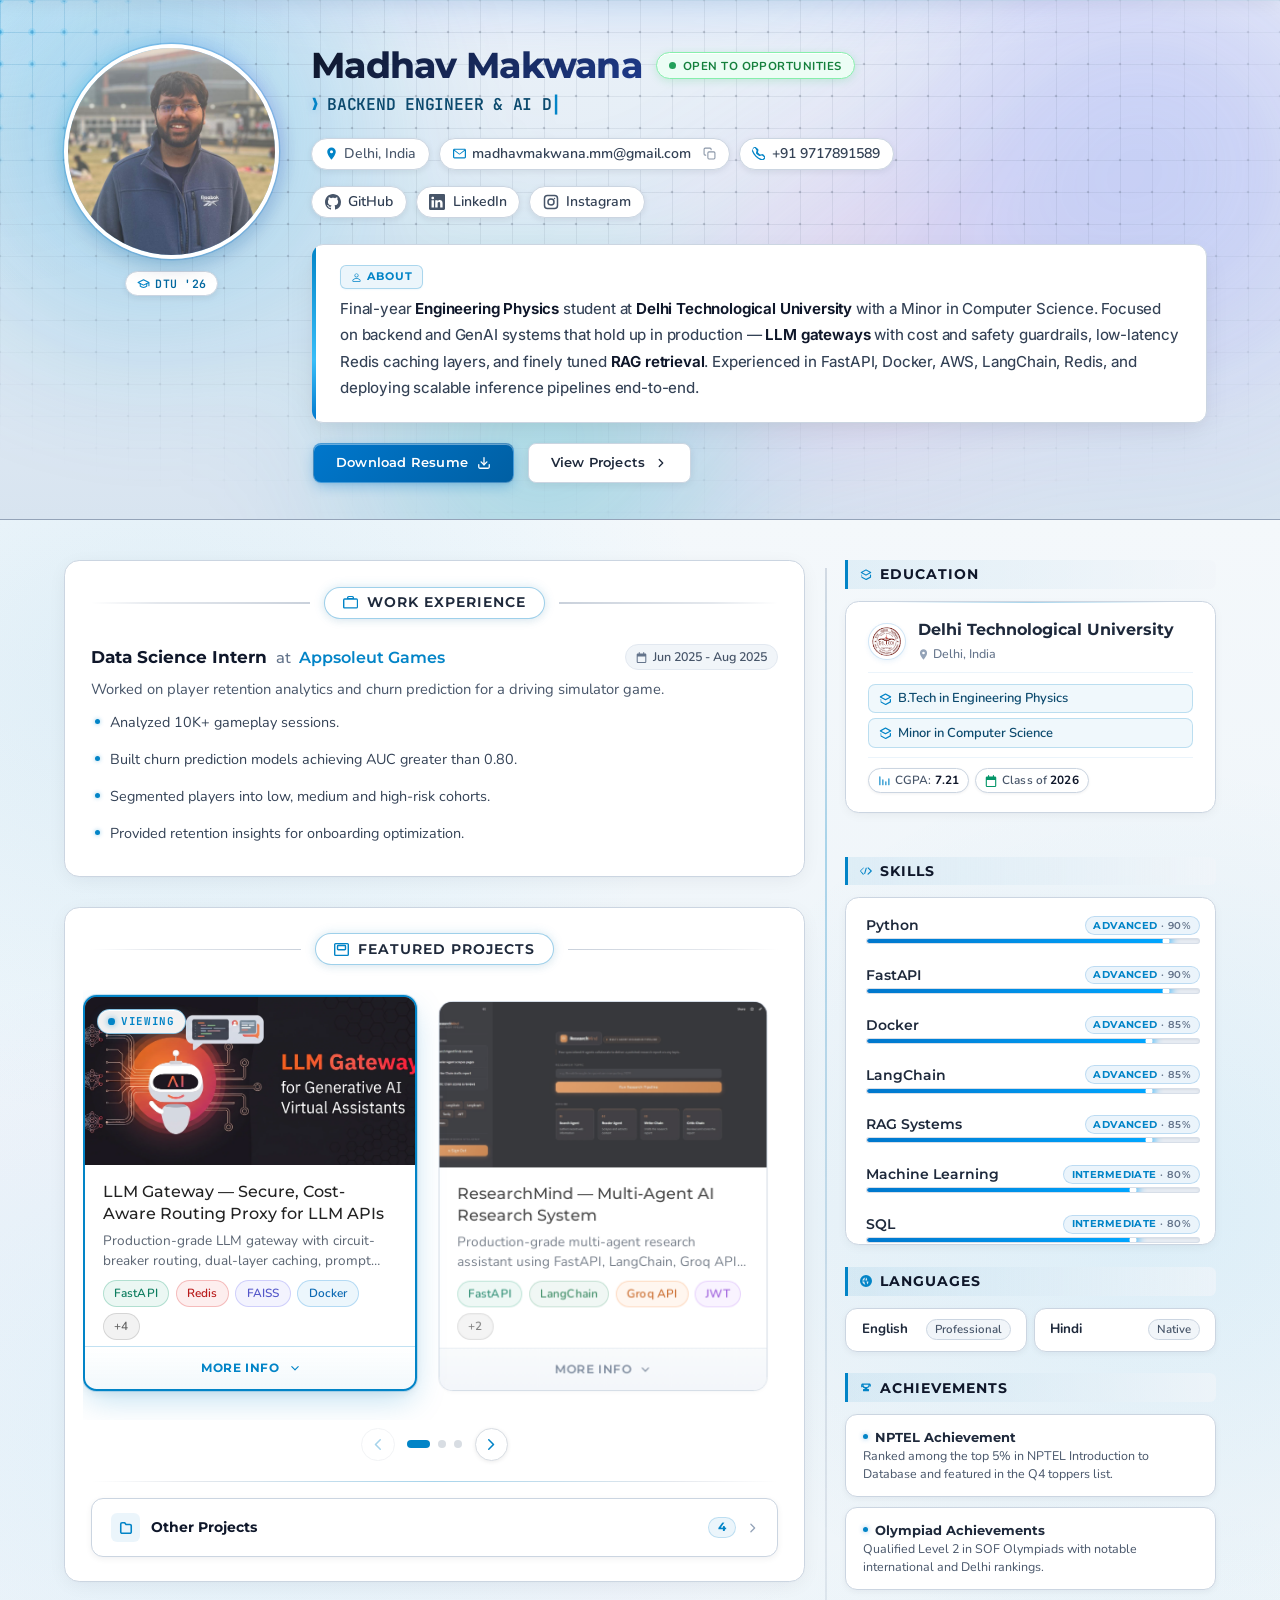
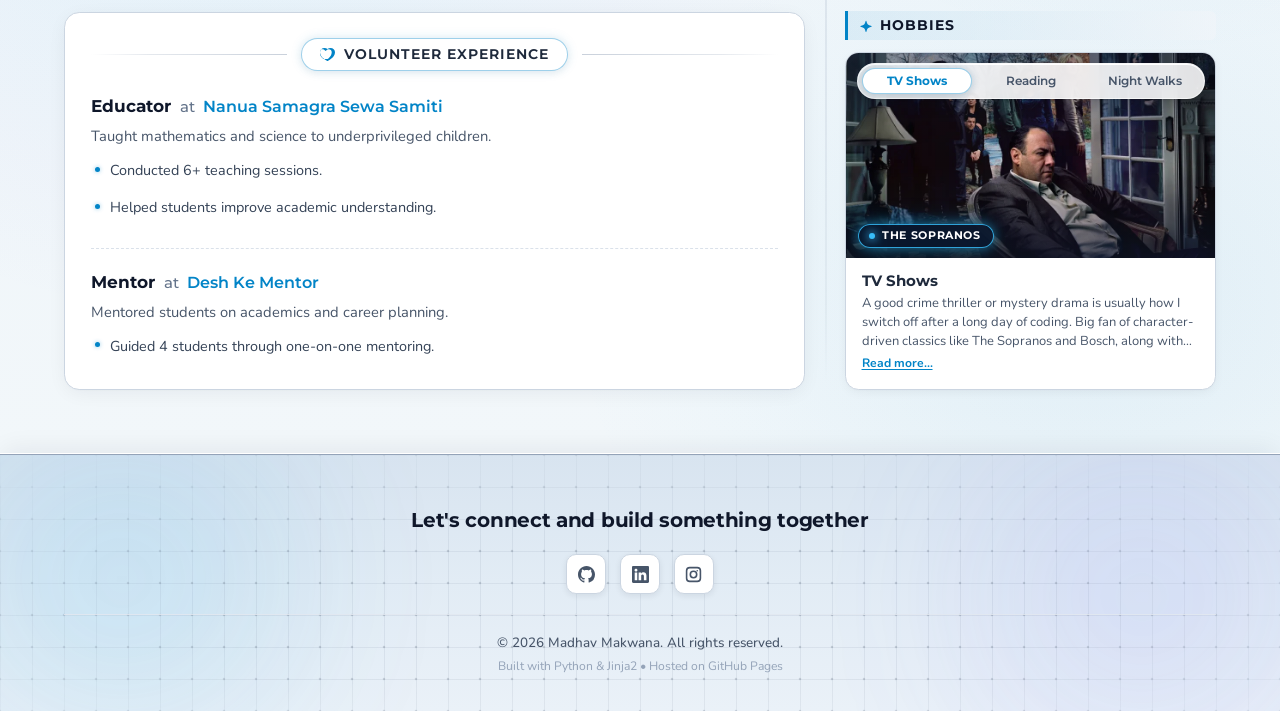
==== commit 671dc568: "Performance Optimzation" ====
--- a/index.html
+++ b/index.html
@@ -346,7 +346,7 @@
                         <span class="project-card-badge-dot"></span>
                         Viewing
                       </span>
-                      <img src="img/llm-gateway.png" alt="" loading="eager">
+                      <img src="img/llm-gateway.webp" alt="" loading="lazy" decoding="async">
                     </div>
                   
                   <div class="project-card-body">
@@ -404,7 +404,7 @@
                         <span class="project-card-badge-dot"></span>
                         Viewing
                       </span>
-                      <img src="img/researchmind.png" alt="" loading="eager">
+                      <img src="img/researchmind.webp" alt="" loading="lazy" decoding="async">
                     </div>
                   
                   <div class="project-card-body">
@@ -458,7 +458,7 @@
                         <span class="project-card-badge-dot"></span>
                         Viewing
                       </span>
-                      <img src="img/ytlens.png" alt="" loading="eager">
+                      <img src="img/ytlens.webp" alt="" loading="lazy" decoding="async">
                     </div>
                   
                   <div class="project-card-body">
@@ -629,7 +629,8 @@
                            alt="Delhi Technological University logo"
                            width="44"
                            height="44"
-                           loading="eager">
+                           loading="lazy"
+                           decoding="async">
                     
                     <div class="education-heading-group">
                       <h3 class="education-name">
@@ -931,9 +932,10 @@
                         <div class="hobby-media">
                           <img width="600"
                                height="338"
-                               src="img/entertainment.jpeg"
+                               src="img/entertainment.webp"
                                alt="The Sopranos"
-                               loading="eager">
+                               loading="lazy"
+                               decoding="async">
                           <div class="hobby-media-overlay" aria-hidden="true"></div>
                           <span class="hobby-tag">The Sopranos</span>
                         </div>
@@ -973,9 +975,10 @@
                         <div class="hobby-media">
                           <img width="600"
                                height="338"
-                               src="img/reading.jpeg"
+                               src="img/reading.webp"
                                alt="The Adventures of Feluda"
-                               loading="eager">
+                               loading="lazy"
+                               decoding="async">
                           <div class="hobby-media-overlay" aria-hidden="true"></div>
                           <span class="hobby-tag">The Adventures of Feluda</span>
                         </div>
@@ -1015,9 +1018,10 @@
                         <div class="hobby-media">
                           <img width="600"
                                height="338"
-                               src="img/walking.jpeg"
+                               src="img/walking.webp"
                                alt="Quiet Trails"
-                               loading="eager">
+                               loading="lazy"
+                               decoding="async">
                           <div class="hobby-media-overlay" aria-hidden="true"></div>
                           <span class="hobby-tag">Quiet Trails</span>
                         </div>
@@ -1276,9 +1280,10 @@
                             <div class="browser-chrome-address">LLM Gateway Architecture</div>
                           </div>
                           <div class="project-modal-img-wrap">
-                            <img src="img/llm-gateway.png"
+                            <img src="img/llm-gateway.webp"
                                  alt="LLM Gateway Architecture"
-                                 loading="eager">
+                                 loading="lazy"
+                                 decoding="async">
                             <div class="project-modal-img-hint" aria-hidden="true">
                               <svg viewBox="0 0 24 24" width="14" height="14" fill="none" stroke="currentColor" stroke-width="2" stroke-linecap="round" stroke-linejoin="round"><circle cx="11" cy="11" r="7"/><line x1="21" y1="21" x2="16.65" y2="16.65"/><path d="M11 8v6M8 11h6"/></svg>
                               <span>Click to enlarge</span>
@@ -1409,9 +1414,10 @@
                             <div class="browser-chrome-address">ResearchMind Dashboard</div>
                           </div>
                           <div class="project-modal-img-wrap">
-                            <img src="img/researchmind.png"
+                            <img src="img/researchmind.webp"
                                  alt="ResearchMind Dashboard"
-                                 loading="eager">
+                                 loading="lazy"
+                                 decoding="async">
                             <div class="project-modal-img-hint" aria-hidden="true">
                               <svg viewBox="0 0 24 24" width="14" height="14" fill="none" stroke="currentColor" stroke-width="2" stroke-linecap="round" stroke-linejoin="round"><circle cx="11" cy="11" r="7"/><line x1="21" y1="21" x2="16.65" y2="16.65"/><path d="M11 8v6M8 11h6"/></svg>
                               <span>Click to enlarge</span>
@@ -1549,9 +1555,10 @@
                             <div class="browser-chrome-address">YTLens Interface</div>
                           </div>
                           <div class="project-modal-img-wrap">
-                            <img src="img/ytlens.png"
+                            <img src="img/ytlens.webp"
                                  alt="YTLens Interface"
-                                 loading="eager">
+                                 loading="lazy"
+                                 decoding="async">
                             <div class="project-modal-img-hint" aria-hidden="true">
                               <svg viewBox="0 0 24 24" width="14" height="14" fill="none" stroke="currentColor" stroke-width="2" stroke-linecap="round" stroke-linejoin="round"><circle cx="11" cy="11" r="7"/><line x1="21" y1="21" x2="16.65" y2="16.65"/><path d="M11 8v6M8 11h6"/></svg>
                               <span>Click to enlarge</span>
@@ -2001,7 +2008,8 @@
               <img class="avatar-modal-img"
                    src="img/madhav.jpeg"
                    alt="Madhav Makwana Profile Photo"
-                   loading="eager" />
+                   loading="lazy"
+                   decoding="async" />
             </div>
             <div class="avatar-modal-meta">
               <h3 class="avatar-modal-name">Madhav Makwana</h3>
--- a/css/main.css
+++ b/css/main.css
@@ -5620,6 +5620,27 @@
   }
 }
 
+/* Sidebar loads all data immediately at once with zero scroll-delay */
+aside.page-sidebar .reveal-section,
+aside.page-sidebar .reveal-child,
+aside.page-sidebar .reveal,
+aside.page-sidebar section,
+aside.page-sidebar .education-card,
+aside.page-sidebar .skill-list,
+aside.page-sidebar .hobby-card,
+aside.page-sidebar .hobby-panel,
+aside.page-sidebar .language-card,
+aside.page-sidebar .achievement-compact-entry,
+.page-sidebar .reveal-section,
+.page-sidebar .reveal-child,
+.page-sidebar .reveal,
+.page-sidebar section {
+  opacity: 1 !important;
+  transform: none !important;
+  filter: none !important;
+  transition: none !important;
+}
+
 .confetti-piece {
   position: fixed;
   width: 7px;
@@ -5650,7 +5671,7 @@
 .lightbox-overlay {
   position: fixed;
   inset: 0;
-  background: rgba(10, 15, 30, 0.82);
+  background: rgba(10, 15, 30, 0.86);
   backdrop-filter: blur(20px) saturate(180%);
   -webkit-backdrop-filter: blur(20px) saturate(180%);
   display: flex;
@@ -5661,6 +5682,7 @@
   opacity: 0;
   pointer-events: none;
   visibility: hidden;
+  touch-action: pan-y pinch-zoom;
   transition: opacity 0.28s cubic-bezier(0.16, 1, 0.3, 1),
               visibility 0.28s cubic-bezier(0.16, 1, 0.3, 1);
 }
@@ -5679,12 +5701,14 @@
     0 25px 60px -12px rgba(0, 0, 0, 0.6),
     0 0 45px rgba(2, 132, 199, 0.25);
   border: 1.5px solid rgba(255, 255, 255, 0.3);
-  transform: scale(0.9) translateY(12px);
+  transform: scale(0.9) translateY(12px) translateZ(0);
+  touch-action: pinch-zoom;
+  will-change: transform;
   transition: transform 0.32s cubic-bezier(0.34, 1.56, 0.64, 1);
 }
 
 .lightbox-overlay.is-open img {
-  transform: scale(1) translateY(0);
+  transform: scale(1) translateY(0) translateZ(0);
 }
 
 .lightbox-close {
@@ -6070,6 +6094,22 @@
   box-shadow: 0 2px 8px rgba(15, 23, 42, 0.14);
 }
 
+/* Pause heavy background animations when any modal/drawer is open */
+body.modal-open .aurora-orb,
+body.modal-open .footer-orb,
+body.modal-open .page-header__grid,
+body.modal-open .page-footer__grid,
+body.modal-open .avatar-ring-pulse,
+body.modal-open .status-pill-dot,
+body.modal-open .header-avatar-halo,
+body.modal-open .project-card-badge-dot,
+.lightbox-overlay.is-open ~ * .aurora-orb,
+.lightbox-overlay.is-open ~ * .footer-orb,
+.lightbox-overlay.is-open ~ * .page-header__grid,
+.lightbox-overlay.is-open ~ * .page-footer__grid {
+  animation-play-state: paused !important;
+}
+
 @media (max-width: 47.99rem) {
   .back-to-top {
     right: auto;
@@ -6079,6 +6119,52 @@
 
   .mobile-sidebar-fab {
     bottom: max(1.25rem, calc(0.75rem + env(safe-area-inset-bottom)));
+  }
+
+  /* Mobile GPU & Fill-Rate Optimizations */
+  .page-header__aurora,
+  .page-footer__aurora {
+    filter: none;
+    background: radial-gradient(circle at 15% 0%, rgba(56, 189, 248, 0.16) 0%, transparent 55%),
+                radial-gradient(circle at 85% 25%, rgba(129, 140, 248, 0.14) 0%, transparent 50%),
+                radial-gradient(circle at 45% 85%, rgba(45, 212, 191, 0.1) 0%, transparent 50%);
+  }
+
+  .aurora-orb,
+  .footer-orb {
+    display: none !important;
+    animation: none !important;
+  }
+
+  .page-header__grid,
+  .page-header__grid-highlight,
+  .page-header__nodes,
+  .page-header__nodes-highlight,
+  .page-footer__grid,
+  .page-footer__grid-highlight,
+  .page-footer__nodes,
+  .page-footer__nodes-highlight {
+    animation: none !important;
+  }
+
+  .lightbox-overlay {
+    background: rgba(10, 15, 30, 0.94);
+    backdrop-filter: none !important;
+    -webkit-backdrop-filter: none !important;
+  }
+
+  .lightbox-overlay img {
+    box-shadow: 0 10px 30px rgba(0, 0, 0, 0.6);
+  }
+
+  /* High-performance translucent fallbacks for small mobile chips & badges */
+  .tech-tag,
+  .role-badge,
+  .metric-pill,
+  .timeline-marker,
+  .avatar-meta-badge {
+    backdrop-filter: none !important;
+    -webkit-backdrop-filter: none !important;
   }
 }
 
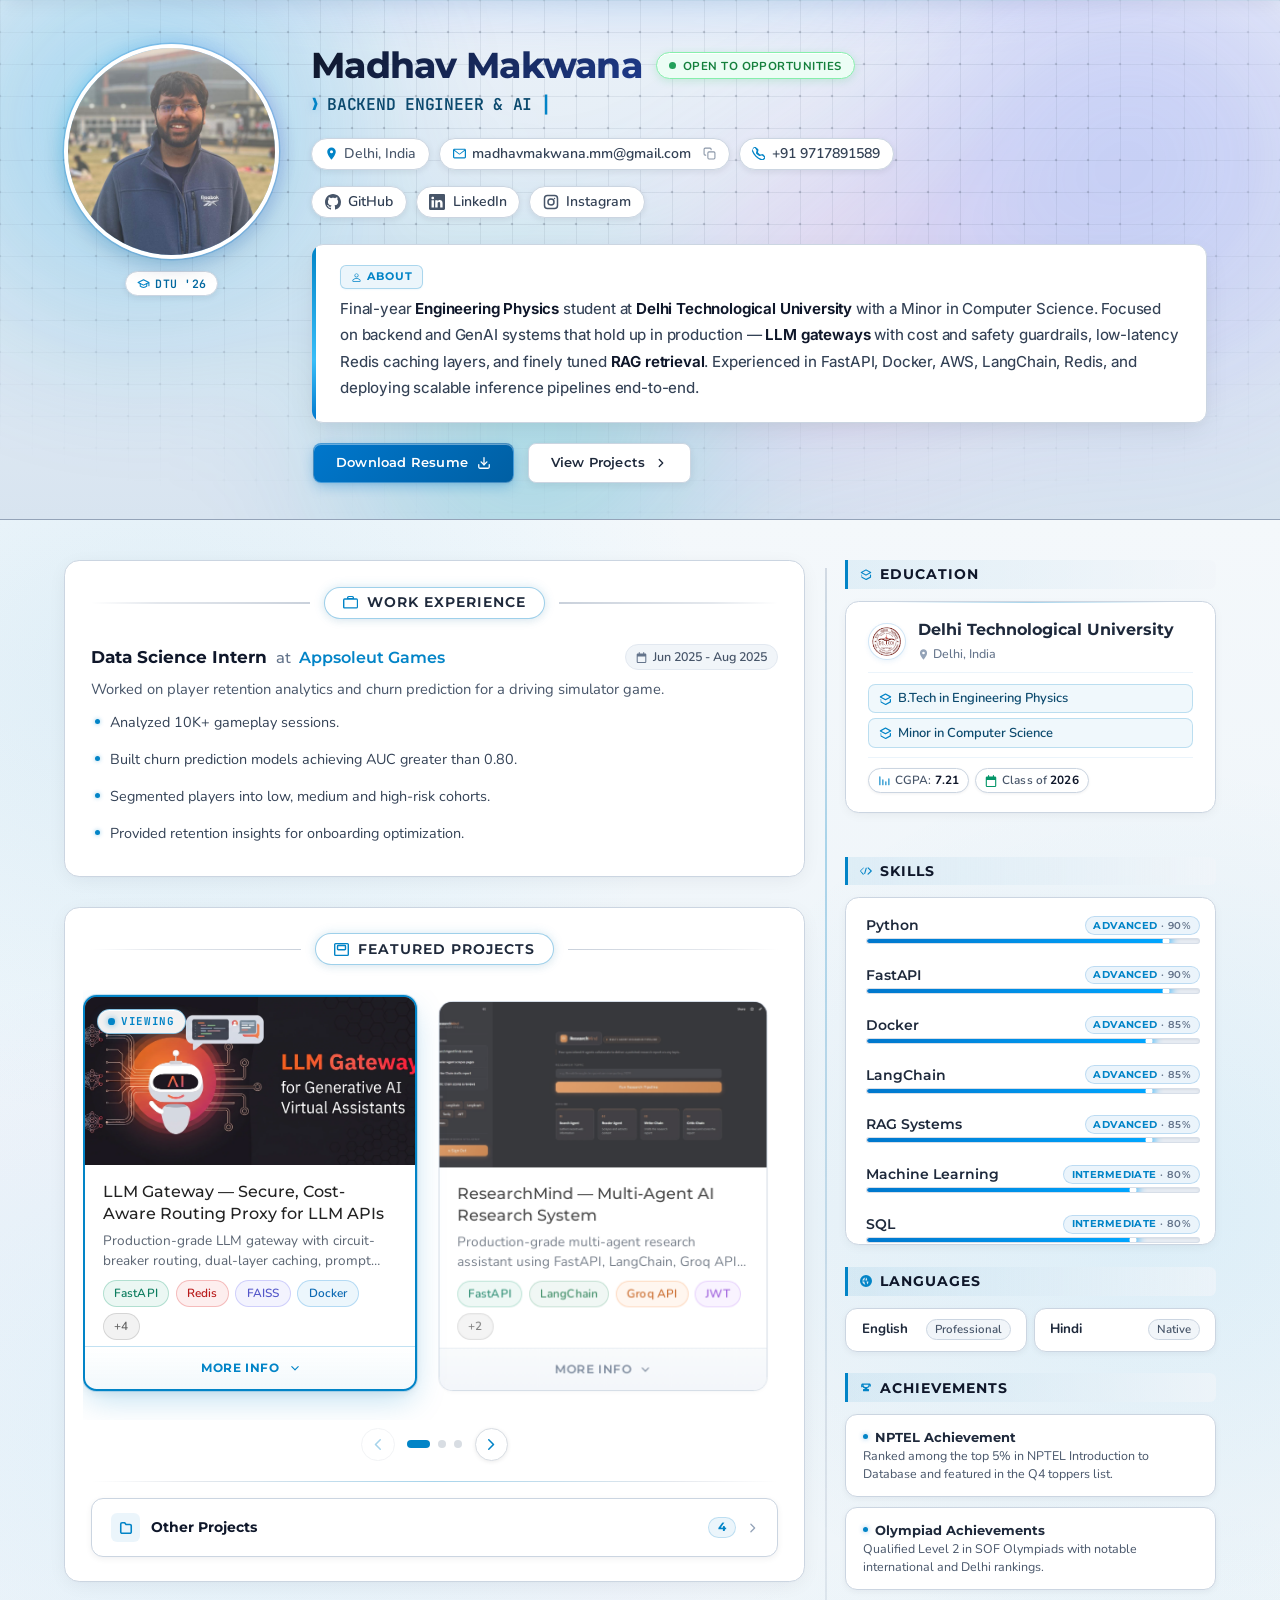
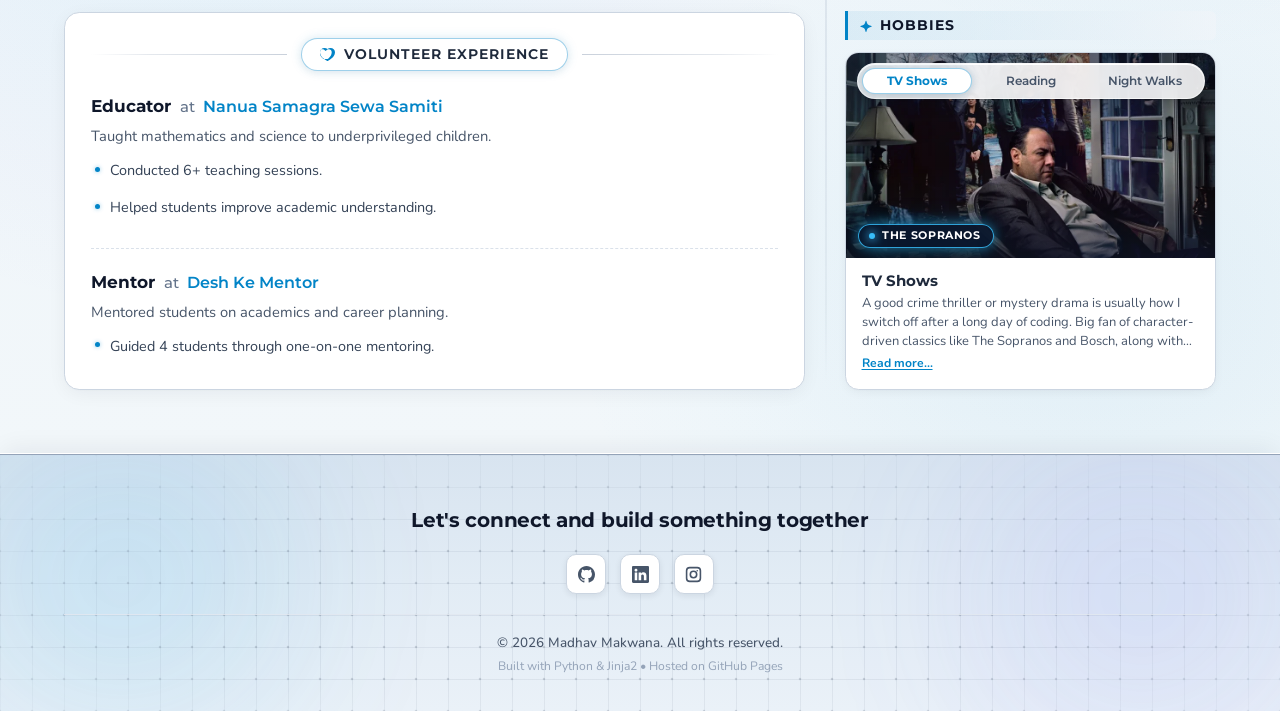
==== commit 337939a7: "Performance Optimizations" ====
--- a/index.html
+++ b/index.html
@@ -934,7 +934,7 @@
                                height="338"
                                src="img/entertainment.webp"
                                alt="The Sopranos"
-                               loading="lazy"
+                               loading="eager"
                                decoding="async">
                           <div class="hobby-media-overlay" aria-hidden="true"></div>
                           <span class="hobby-tag">The Sopranos</span>
@@ -977,7 +977,7 @@
                                height="338"
                                src="img/reading.webp"
                                alt="The Adventures of Feluda"
-                               loading="lazy"
+                               loading="eager"
                                decoding="async">
                           <div class="hobby-media-overlay" aria-hidden="true"></div>
                           <span class="hobby-tag">The Adventures of Feluda</span>
@@ -1020,7 +1020,7 @@
                                height="338"
                                src="img/walking.webp"
                                alt="Quiet Trails"
-                               loading="lazy"
+                               loading="eager"
                                decoding="async">
                           <div class="hobby-media-overlay" aria-hidden="true"></div>
                           <span class="hobby-tag">Quiet Trails</span>
--- a/css/main.css
+++ b/css/main.css
@@ -6166,6 +6166,18 @@
     backdrop-filter: none !important;
     -webkit-backdrop-filter: none !important;
   }
+
+  /* Disable pointer affordance for raw images on mobile */
+  .main-gallery img,
+  .side-gallery img,
+  .hobby-media img,
+  .project-modal-img-wrap img {
+    cursor: default !important;
+  }
+
+  .project-modal-img-hint {
+    display: none !important;
+  }
 }
 
 @media (min-width: 37.5rem) {
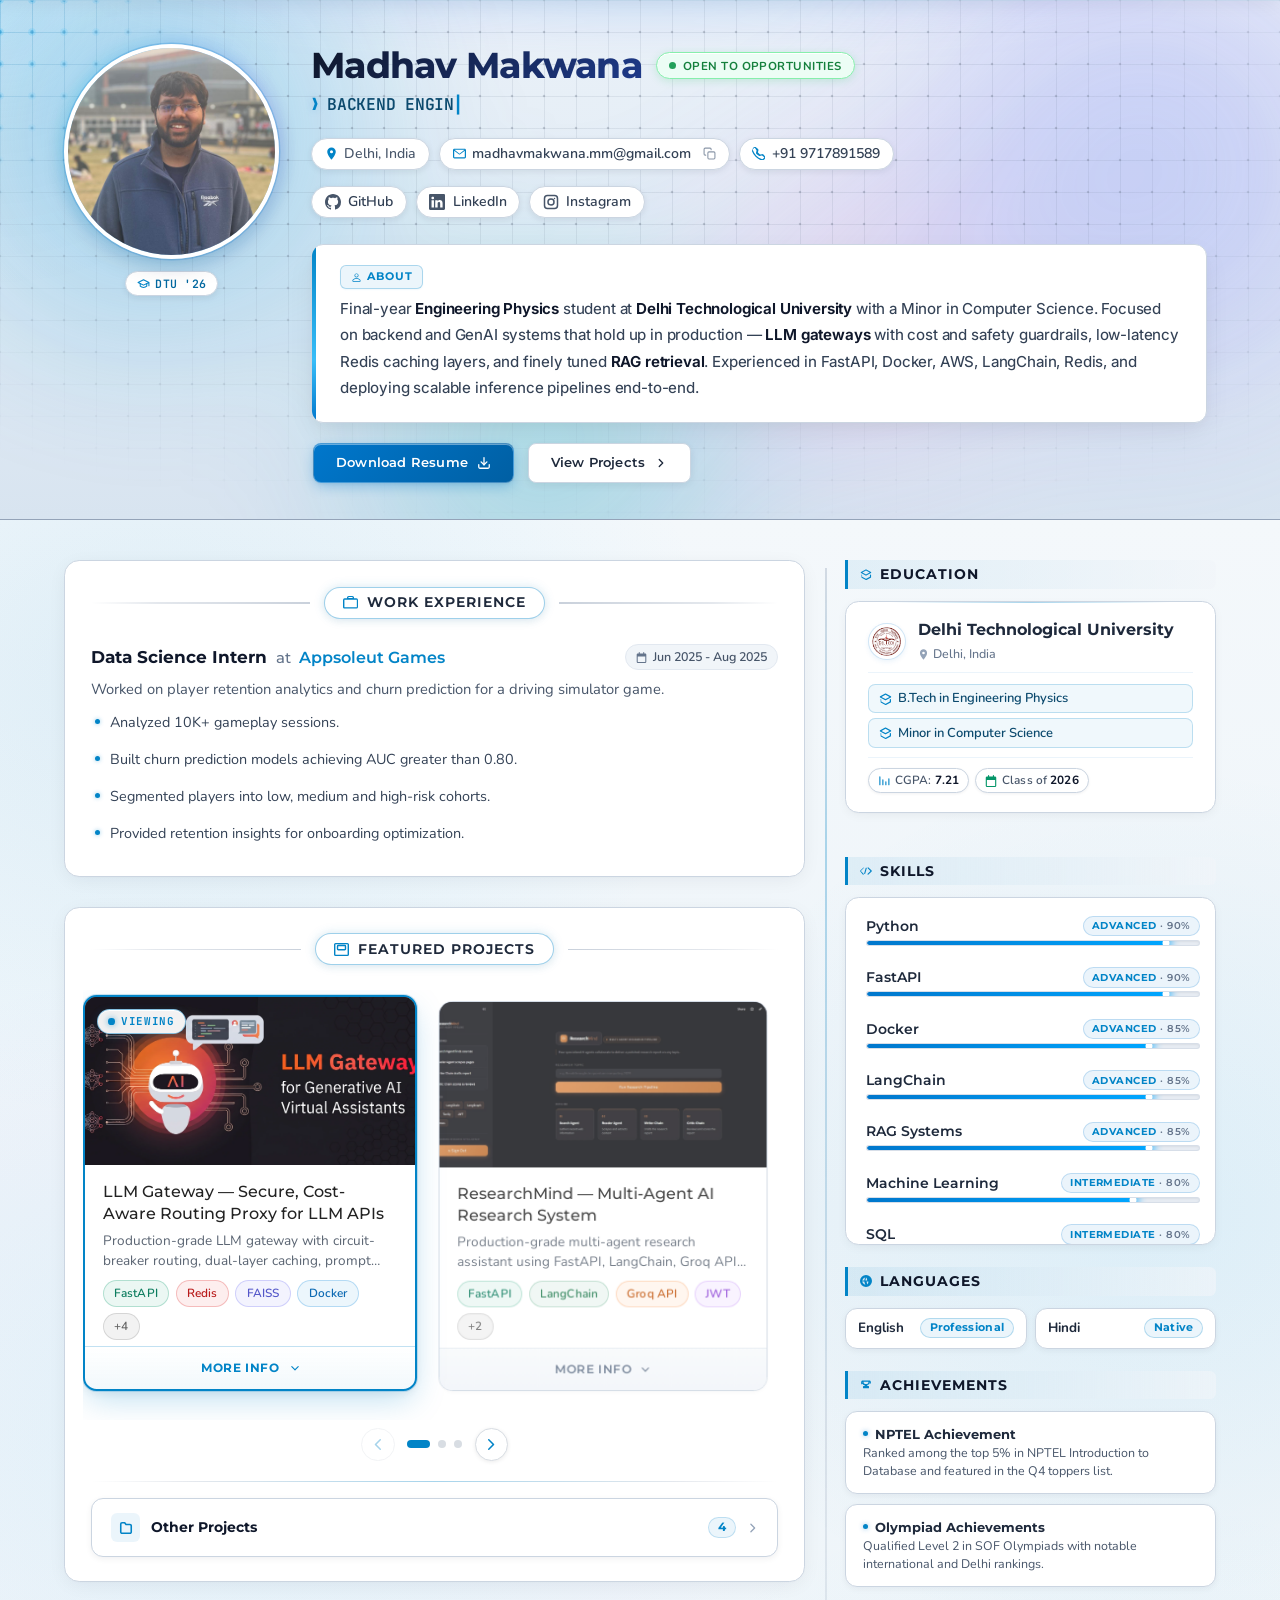
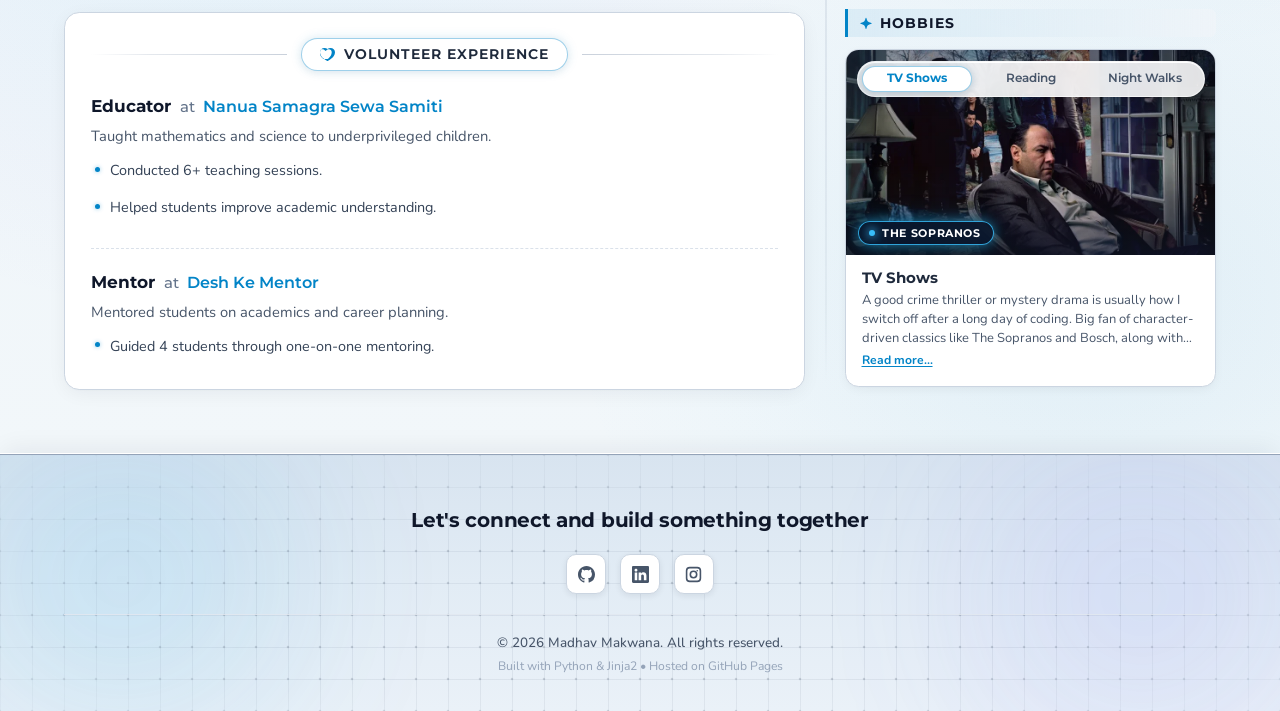
==== commit 0d73230a: "UI Fix" ====
--- a/index.html
+++ b/index.html
@@ -8,7 +8,7 @@
     <link rel="manifest" href="/site.webmanifest" />
 
     <meta charset="utf-8">
-    <meta name="viewport" content="width=device-width, initial-scale=1">
+    <meta name="viewport" content="width=device-width, initial-scale=1.0, maximum-scale=1.0, user-scalable=no">
 
     <!-- Site Info -->
     <title>Madhav Makwana - Portfolio</title>
--- a/css/main.css
+++ b/css/main.css
@@ -14,6 +14,11 @@
 /* Base Styles */
 * {
   -webkit-tap-highlight-color: transparent;
+}
+
+html,
+body {
+  touch-action: pan-x pan-y;
 }
 
 body {
@@ -316,6 +321,8 @@
   box-shadow:
     0 2px 6px rgba(15, 23, 42, 0.08),
     inset 0 1px 0 #ffffff;
+  white-space: nowrap;
+  flex-shrink: 0;
   transition: all 0.25s cubic-bezier(0.16, 1, 0.3, 1);
   user-select: none;
 }
@@ -2004,6 +2011,8 @@
   color: #475569;
   letter-spacing: 0.01em;
   box-shadow: 0 1px 3px rgba(15, 23, 42, 0.06);
+  white-space: nowrap;
+  flex-shrink: 0;
   transition: transform 0.15s ease, border-color 0.15s ease, background-color 0.15s ease, box-shadow 0.15s ease;
   user-select: none;
 }
@@ -2387,23 +2396,23 @@
 
 /* Languages — Compact Card Grid */
 .languages-grid {
-  display: flex;
-  flex-wrap: wrap;
-  gap: 0.45rem;
+  display: grid;
+  grid-template-columns: repeat(2, 1fr);
+  gap: 0.5rem;
   margin-top: 0.35rem;
 }
 
 .language-card {
-  flex: 1 1 calc(50% - 0.45rem);
-  min-width: 110px;
   display: flex;
   align-items: center;
   justify-content: space-between;
-  padding: 0.65rem 0.95rem;
+  padding: 0.6rem 0.75rem;
   background: #ffffff;
   border: 1.5px solid #cbd5e1;
   border-radius: 0.75rem;
   box-shadow: 0 2px 6px rgba(15, 23, 42, 0.05), inset 0 1px 0 #ffffff;
+  gap: 0.4rem;
+  min-width: 0;
   transition: transform 0.2s ease, border-color 0.2s ease, box-shadow 0.2s ease;
 }
 
@@ -2417,17 +2426,25 @@
   font-size: 0.84rem;
   font-weight: 700;
   color: #1e293b;
+  white-space: nowrap;
+  overflow: hidden;
+  text-overflow: ellipsis;
+  min-width: 0;
 }
 
 .language-badge {
-  font-size: 0.72rem;
-  font-weight: 600;
-  color: #475569;
-  background: #f1f5f9;
-  border: 1px solid #cbd5e1;
-  padding: 0.14rem 0.5rem;
+  font-family: "Montserrat", "Segoe UI", "Helvetica Neue", Helvetica, Arial, sans-serif;
+  font-size: 0.66rem;
+  font-weight: 700;
+  letter-spacing: 0.03em;
+  color: #0284c7;
+  background: rgba(2, 132, 199, 0.08);
+  border: 1px solid rgba(2, 132, 199, 0.25);
+  padding: 0.14rem 0.52rem;
   border-radius: 999px;
   line-height: 1.3;
+  white-space: nowrap;
+  flex-shrink: 0;
 }
 
 /* Achievements — Compact clean card layout */
@@ -2765,7 +2782,7 @@
     top: -1.25rem;
     z-index: 20;
     margin: -1.25rem -1.25rem 1.25rem -1.25rem;
-    padding: 0.65rem 1.25rem 0.95rem;
+    padding: max(0.95rem, calc(0.6rem + env(safe-area-inset-top))) 1.25rem 0.95rem;
     background: linear-gradient(180deg, #f0f7fc 0%, #e2eef7 100%);
     backdrop-filter: blur(16px);
     -webkit-backdrop-filter: blur(16px);
@@ -2774,7 +2791,7 @@
     display: flex;
     flex-direction: column;
     align-items: center;
-    gap: 0.5rem;
+    gap: 0.6rem;
   }
 
   .sidebar-drawer-drag-pill {
@@ -5387,6 +5404,8 @@
   display: flex;
   justify-content: space-between;
   align-items: center;
+  gap: 0.5rem;
+  min-width: 0;
 }
 
 .skill-name {
@@ -5394,6 +5413,10 @@
   font-weight: 600;
   color: #1e293b;
   margin: 0;
+  white-space: nowrap;
+  overflow: hidden;
+  text-overflow: ellipsis;
+  min-width: 0;
 }
 
 .skill-badge {
@@ -5405,14 +5428,20 @@
   color: var(--link-color);
   background: rgba(0, 119, 204, 0.08);
   border: 1px solid rgba(0, 119, 204, 0.2);
-  padding: 0.1rem 0.48rem;
+  padding: 0.15rem 0.52rem;
   border-radius: 999px;
   line-height: 1.3;
+  white-space: nowrap;
+  flex-shrink: 0;
+  display: inline-flex;
+  align-items: center;
+  gap: 0.25rem;
 }
 
 .skill-percent {
   color: #64748b;
   font-weight: 600;
+  white-space: nowrap;
 }
 
 .skill-bar {
@@ -5682,7 +5711,7 @@
   opacity: 0;
   pointer-events: none;
   visibility: hidden;
-  touch-action: pan-y pinch-zoom;
+  touch-action: none;
   transition: opacity 0.28s cubic-bezier(0.16, 1, 0.3, 1),
               visibility 0.28s cubic-bezier(0.16, 1, 0.3, 1);
 }
@@ -5702,7 +5731,7 @@
     0 0 45px rgba(2, 132, 199, 0.25);
   border: 1.5px solid rgba(255, 255, 255, 0.3);
   transform: scale(0.9) translateY(12px) translateZ(0);
-  touch-action: pinch-zoom;
+  touch-action: none;
   will-change: transform;
   transition: transform 0.32s cubic-bezier(0.34, 1.56, 0.64, 1);
 }
@@ -6166,18 +6195,6 @@
     backdrop-filter: none !important;
     -webkit-backdrop-filter: none !important;
   }
-
-  /* Disable pointer affordance for raw images on mobile */
-  .main-gallery img,
-  .side-gallery img,
-  .hobby-media img,
-  .project-modal-img-wrap img {
-    cursor: default !important;
-  }
-
-  .project-modal-img-hint {
-    display: none !important;
-  }
 }
 
 @media (min-width: 37.5rem) {
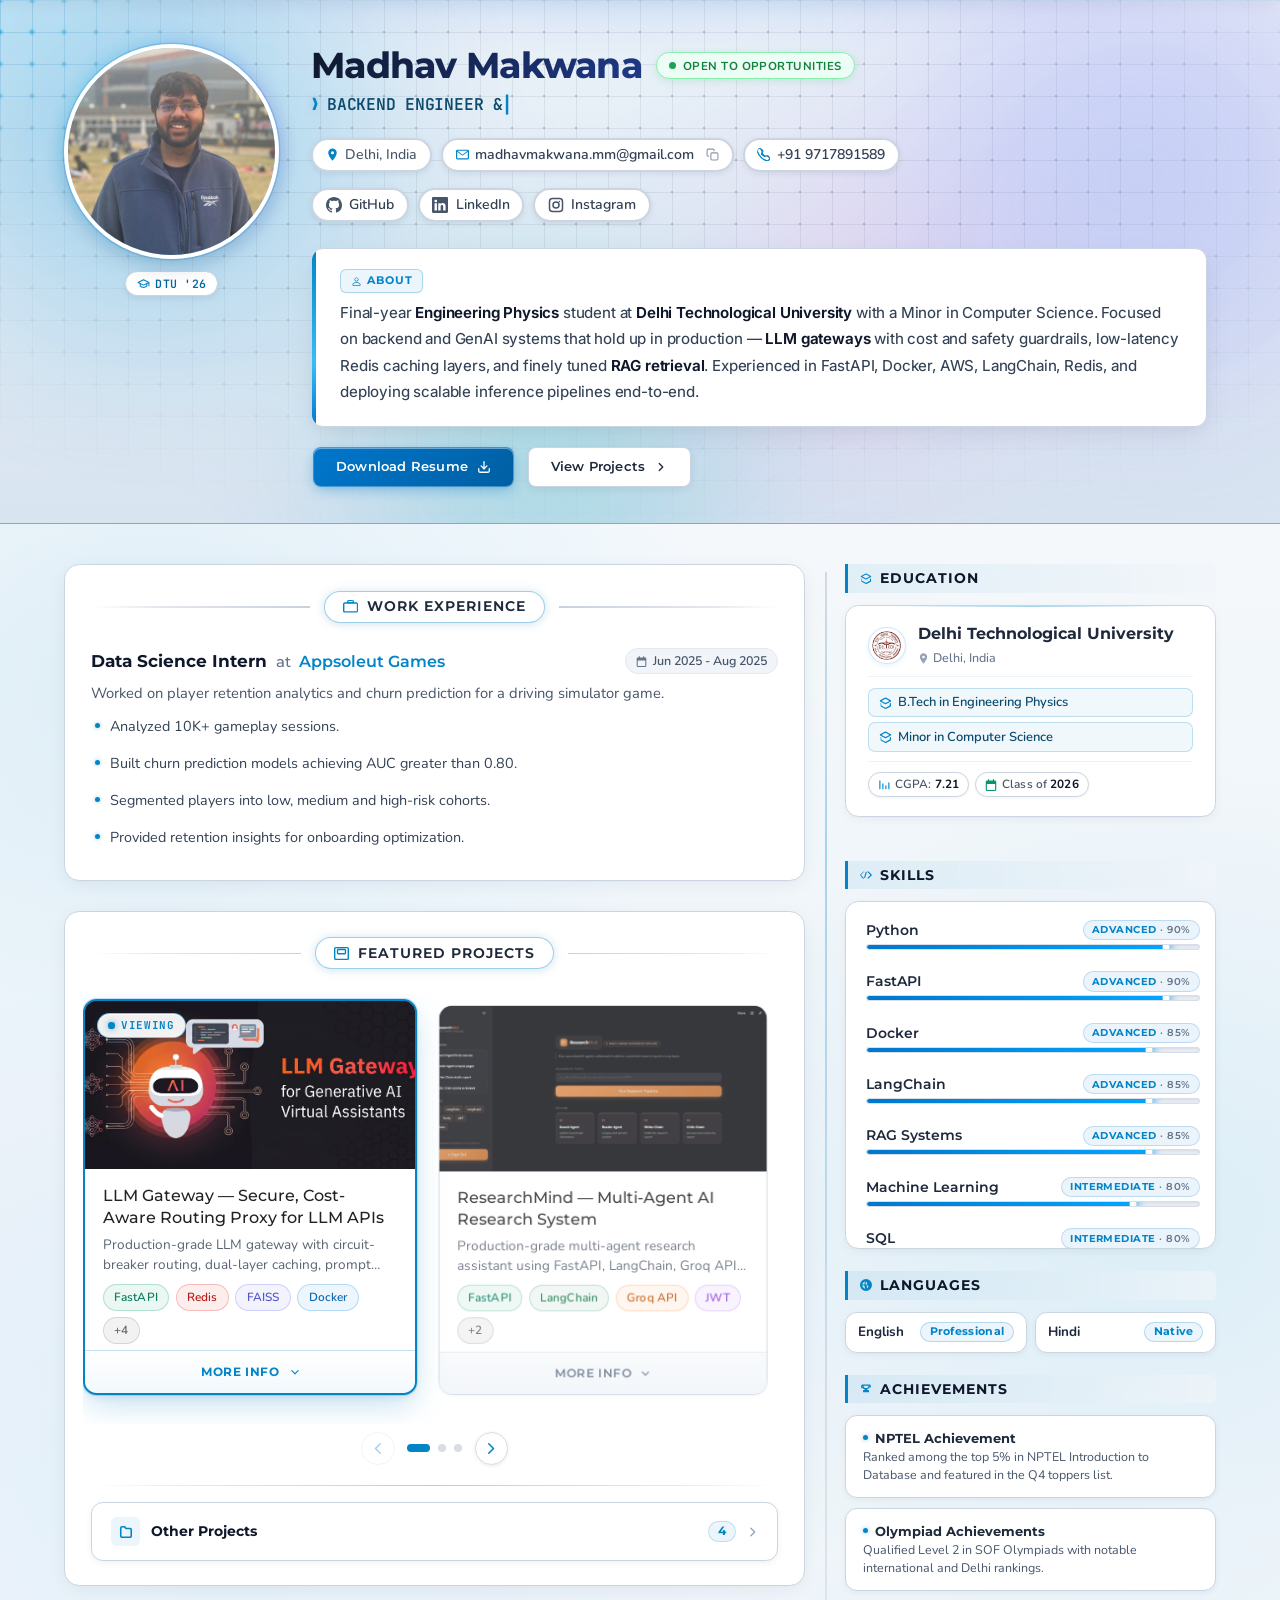
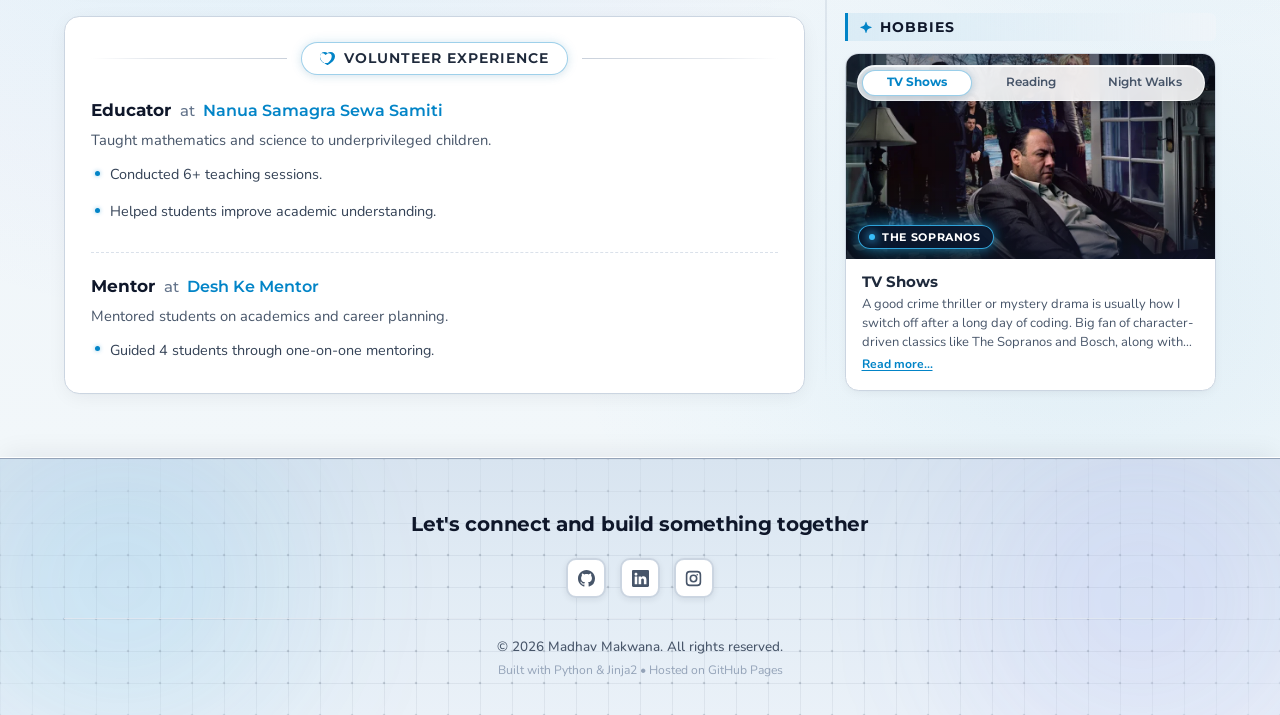
==== commit 1319ed14: "Header & Footer Instagram Pill Gradient Improvement" ====
--- a/index.html
+++ b/index.html
@@ -214,13 +214,28 @@
      height="16"
      viewBox="0 0 16 16"
      fill="none"
-     stroke="currentColor"
-     stroke-width="1.5"
      stroke-linecap="round"
-     stroke-linejoin="round">
-  <rect x="1.5" y="1.5" width="13" height="13" rx="3" />
-  <circle cx="8" cy="8" r="3" />
-  <circle cx="11.5" cy="4.5" r="0.75" fill="currentColor" stroke="none" />
+     stroke-linejoin="round"
+     class="instagram-icon-svg">
+  <defs>
+    <linearGradient id="insta-icon-grad" x1="0%" y1="100%" x2="100%" y2="0%">
+      <stop offset="0%" stop-color="#f09433" />
+      <stop offset="25%" stop-color="#e6683c" />
+      <stop offset="50%" stop-color="#dc2743" />
+      <stop offset="75%" stop-color="#cc2366" />
+      <stop offset="100%" stop-color="#bc1888" />
+    </linearGradient>
+  </defs>
+  <g class="insta-icon-neutral">
+    <rect x="1.5" y="1.5" width="13" height="13" rx="3" stroke="currentColor" stroke-width="1.5" />
+    <circle cx="8" cy="8" r="3" stroke="currentColor" stroke-width="1.5" />
+    <circle cx="11.5" cy="4.5" r="0.75" fill="currentColor" stroke="none" />
+  </g>
+  <g class="insta-icon-colored">
+    <rect x="1.5" y="1.5" width="13" height="13" rx="3" stroke="url(#insta-icon-grad)" stroke-width="1.5" />
+    <circle cx="8" cy="8" r="3" stroke="url(#insta-icon-grad)" stroke-width="1.5" />
+    <circle cx="11.5" cy="4.5" r="0.75" fill="url(#insta-icon-grad)" stroke="none" />
+  </g>
 </svg>
 
                         <span>Instagram</span>
@@ -1148,13 +1163,28 @@
      height="16"
      viewBox="0 0 16 16"
      fill="none"
-     stroke="currentColor"
-     stroke-width="1.5"
      stroke-linecap="round"
-     stroke-linejoin="round">
-  <rect x="1.5" y="1.5" width="13" height="13" rx="3" />
-  <circle cx="8" cy="8" r="3" />
-  <circle cx="11.5" cy="4.5" r="0.75" fill="currentColor" stroke="none" />
+     stroke-linejoin="round"
+     class="instagram-icon-svg">
+  <defs>
+    <linearGradient id="insta-icon-grad" x1="0%" y1="100%" x2="100%" y2="0%">
+      <stop offset="0%" stop-color="#f09433" />
+      <stop offset="25%" stop-color="#e6683c" />
+      <stop offset="50%" stop-color="#dc2743" />
+      <stop offset="75%" stop-color="#cc2366" />
+      <stop offset="100%" stop-color="#bc1888" />
+    </linearGradient>
+  </defs>
+  <g class="insta-icon-neutral">
+    <rect x="1.5" y="1.5" width="13" height="13" rx="3" stroke="currentColor" stroke-width="1.5" />
+    <circle cx="8" cy="8" r="3" stroke="currentColor" stroke-width="1.5" />
+    <circle cx="11.5" cy="4.5" r="0.75" fill="currentColor" stroke="none" />
+  </g>
+  <g class="insta-icon-colored">
+    <rect x="1.5" y="1.5" width="13" height="13" rx="3" stroke="url(#insta-icon-grad)" stroke-width="1.5" />
+    <circle cx="8" cy="8" r="3" stroke="url(#insta-icon-grad)" stroke-width="1.5" />
+    <circle cx="11.5" cy="4.5" r="0.75" fill="url(#insta-icon-grad)" stroke="none" />
+  </g>
 </svg>
 
                   
--- a/css/main.css
+++ b/css/main.css
@@ -1680,7 +1680,7 @@
   height: 2.5rem;
   border-radius: 10px;
   background: #ffffff;
-  border: 1.5px solid #cbd5e1;
+  border: 2px solid #cbd5e1;
   color: #475569 !important;
   text-decoration: none !important;
   box-shadow:
@@ -1723,11 +1723,39 @@
   box-shadow: 0 6px 18px rgba(10, 102, 194, 0.24), inset 0 1px 0 #ffffff;
 }
 
+.footer-social-icon-btn[href*="instagram.com"] {
+  transition: transform 0.2s cubic-bezier(0.16, 1, 0.3, 1), box-shadow 0.2s ease;
+}
+
 .footer-social-icon-btn[href*="instagram.com"]:hover {
-  background: #ffffff;
-  border-color: #dd2a7b;
-  color: #dd2a7b !important;
-  box-shadow: 0 6px 18px rgba(221, 42, 123, 0.24), inset 0 1px 0 #ffffff;
+  border: 2px solid transparent !important;
+  background:
+    linear-gradient(#ffffff, #ffffff) padding-box,
+    linear-gradient(45deg, #f09433 0%, #e6683c 25%, #dc2743 50%, #cc2366 75%, #bc1888 100%) border-box !important;
+  box-shadow: 0 6px 18px rgba(220, 39, 67, 0.26), inset 0 1px 0 #ffffff;
+}
+
+/* Instagram SVG Dual-Layer (Neutral / Gradient) Controls */
+.instagram-icon-svg {
+  position: relative;
+}
+
+.instagram-icon-svg .insta-icon-colored {
+  opacity: 0;
+}
+
+.instagram-icon-svg .insta-icon-neutral {
+  opacity: 1;
+}
+
+.page-header .inline-list li:has(a[href*="instagram.com"]):hover .insta-icon-colored,
+.footer-social-icon-btn[href*="instagram.com"]:hover .insta-icon-colored {
+  opacity: 1 !important;
+}
+
+.page-header .inline-list li:has(a[href*="instagram.com"]):hover .insta-icon-neutral,
+.footer-social-icon-btn[href*="instagram.com"]:hover .insta-icon-neutral {
+  opacity: 0 !important;
 }
 
 .footer-bottom-row {
@@ -5121,7 +5149,7 @@
   display: inline-flex;
   align-items: center;
   background: #ffffff;
-  border: 1.5px solid #cbd5e1;
+  border: 2px solid #cbd5e1;
   border-radius: 999px;
   padding: 0.32rem 0.8rem;
   max-width: 100%;
@@ -5274,27 +5302,44 @@
   transform: scale(1.08);
 }
 
+.page-header .inline-list li:has(a[href*="instagram.com"]) {
+  transition: transform 0.2s cubic-bezier(0.16, 1, 0.3, 1), box-shadow 0.2s ease;
+}
+
 .page-header .inline-list li:has(a[href*="instagram.com"]):hover {
-  border-color: transparent;
-  background: linear-gradient(#ffffff, #ffffff) padding-box,
-    linear-gradient(135deg, #f58529 0%, #dd2a7b 50%, #8134af 100%) border-box;
-  box-shadow: 0 6px 18px rgba(221, 42, 123, 0.24), inset 0 1px 0 #ffffff;
-}
-
-.page-header .inline-list li:has(a[href*="instagram.com"]):hover a {
-  color: #dd2a7b !important;
+  border: 2px solid transparent !important;
+  background:
+    linear-gradient(#ffffff, #ffffff) padding-box,
+    linear-gradient(45deg, #f09433 0%, #e6683c 25%, #dc2743 50%, #cc2366 75%, #bc1888 100%) border-box !important;
+  box-shadow: 0 6px 18px rgba(220, 39, 67, 0.26), inset 0 1px 0 #ffffff;
+}
+
+.page-header .inline-list li:has(a[href*="instagram.com"]):hover a,
+.page-header .inline-list li:has(a[href*="instagram.com"]):hover a span {
+  background: linear-gradient(45deg, #f09433 0%, #e6683c 25%, #dc2743 50%, #cc2366 75%, #bc1888 100%);
+  -webkit-background-clip: text;
+  -webkit-text-fill-color: transparent;
+  background-clip: text;
+  color: transparent !important;
 }
 
 .page-header .inline-list li:has(a[href*="instagram.com"]):hover svg {
-  color: #dd2a7b;
   transform: scale(1.08);
 }
 
 /* ── Mobile-Default Brand Colors for Social Media Pills & Buttons ── */
 @media (max-width: 47.99rem) {
+  .instagram-icon-svg .insta-icon-colored {
+    opacity: 1 !important;
+  }
+  .instagram-icon-svg .insta-icon-neutral {
+    opacity: 0 !important;
+  }
+
   /* Header Social Pills */
   .page-header .inline-list li:has(a[href*="github.com"]) {
     border-color: #181717;
+    border-width: 2px;
     box-shadow: 0 2px 8px rgba(24, 23, 23, 0.12), inset 0 1px 0 #ffffff;
   }
   .page-header .inline-list li:has(a[href*="github.com"]) a {
@@ -5306,6 +5351,7 @@
 
   .page-header .inline-list li:has(a[href*="linkedin.com"]) {
     border-color: #0a66c2;
+    border-width: 2px;
     box-shadow: 0 2px 8px rgba(10, 102, 194, 0.15), inset 0 1px 0 #ffffff;
   }
   .page-header .inline-list li:has(a[href*="linkedin.com"]) a {
@@ -5316,22 +5362,26 @@
   }
 
   .page-header .inline-list li:has(a[href*="instagram.com"]) {
-    border-color: transparent;
-    background: linear-gradient(#ffffff, #ffffff) padding-box,
-      linear-gradient(135deg, #f58529 0%, #dd2a7b 50%, #8134af 100%) border-box;
-    box-shadow: 0 2px 8px rgba(221, 42, 123, 0.16), inset 0 1px 0 #ffffff;
-  }
-  .page-header .inline-list li:has(a[href*="instagram.com"]) a {
-    color: #dd2a7b !important;
-  }
-  .page-header .inline-list li:has(a[href*="instagram.com"]) svg {
-    color: #dd2a7b;
+    border: 2px solid transparent !important;
+    background:
+      linear-gradient(#ffffff, #ffffff) padding-box,
+      linear-gradient(45deg, #f09433 0%, #e6683c 25%, #dc2743 50%, #cc2366 75%, #bc1888 100%) border-box !important;
+    box-shadow: 0 2px 8px rgba(220, 39, 67, 0.18), inset 0 1px 0 #ffffff;
+  }
+  .page-header .inline-list li:has(a[href*="instagram.com"]) a,
+  .page-header .inline-list li:has(a[href*="instagram.com"]) a span {
+    background: linear-gradient(45deg, #f09433 0%, #e6683c 25%, #dc2743 50%, #cc2366 75%, #bc1888 100%);
+    -webkit-background-clip: text;
+    -webkit-text-fill-color: transparent;
+    background-clip: text;
+    color: transparent !important;
   }
 
   /* Footer Social Icon Buttons */
   .footer-social-icon-btn[href*="github.com"] {
     background: #ffffff;
     border-color: #181717;
+    border-width: 2px;
     color: #181717 !important;
     box-shadow: 0 3px 10px rgba(24, 23, 23, 0.14), inset 0 1px 0 #ffffff;
   }
@@ -5339,15 +5389,17 @@
   .footer-social-icon-btn[href*="linkedin.com"] {
     background: #ffffff;
     border-color: #0a66c2;
+    border-width: 2px;
     color: #0a66c2 !important;
     box-shadow: 0 3px 10px rgba(10, 102, 194, 0.16), inset 0 1px 0 #ffffff;
   }
 
   .footer-social-icon-btn[href*="instagram.com"] {
-    background: #ffffff;
-    border-color: #dd2a7b;
-    color: #dd2a7b !important;
-    box-shadow: 0 3px 10px rgba(221, 42, 123, 0.16), inset 0 1px 0 #ffffff;
+    border: 2px solid transparent !important;
+    background:
+      linear-gradient(#ffffff, #ffffff) padding-box,
+      linear-gradient(45deg, #f09433 0%, #e6683c 25%, #dc2743 50%, #cc2366 75%, #bc1888 100%) border-box !important;
+    box-shadow: 0 3px 10px rgba(220, 39, 67, 0.18), inset 0 1px 0 #ffffff;
   }
 }
 
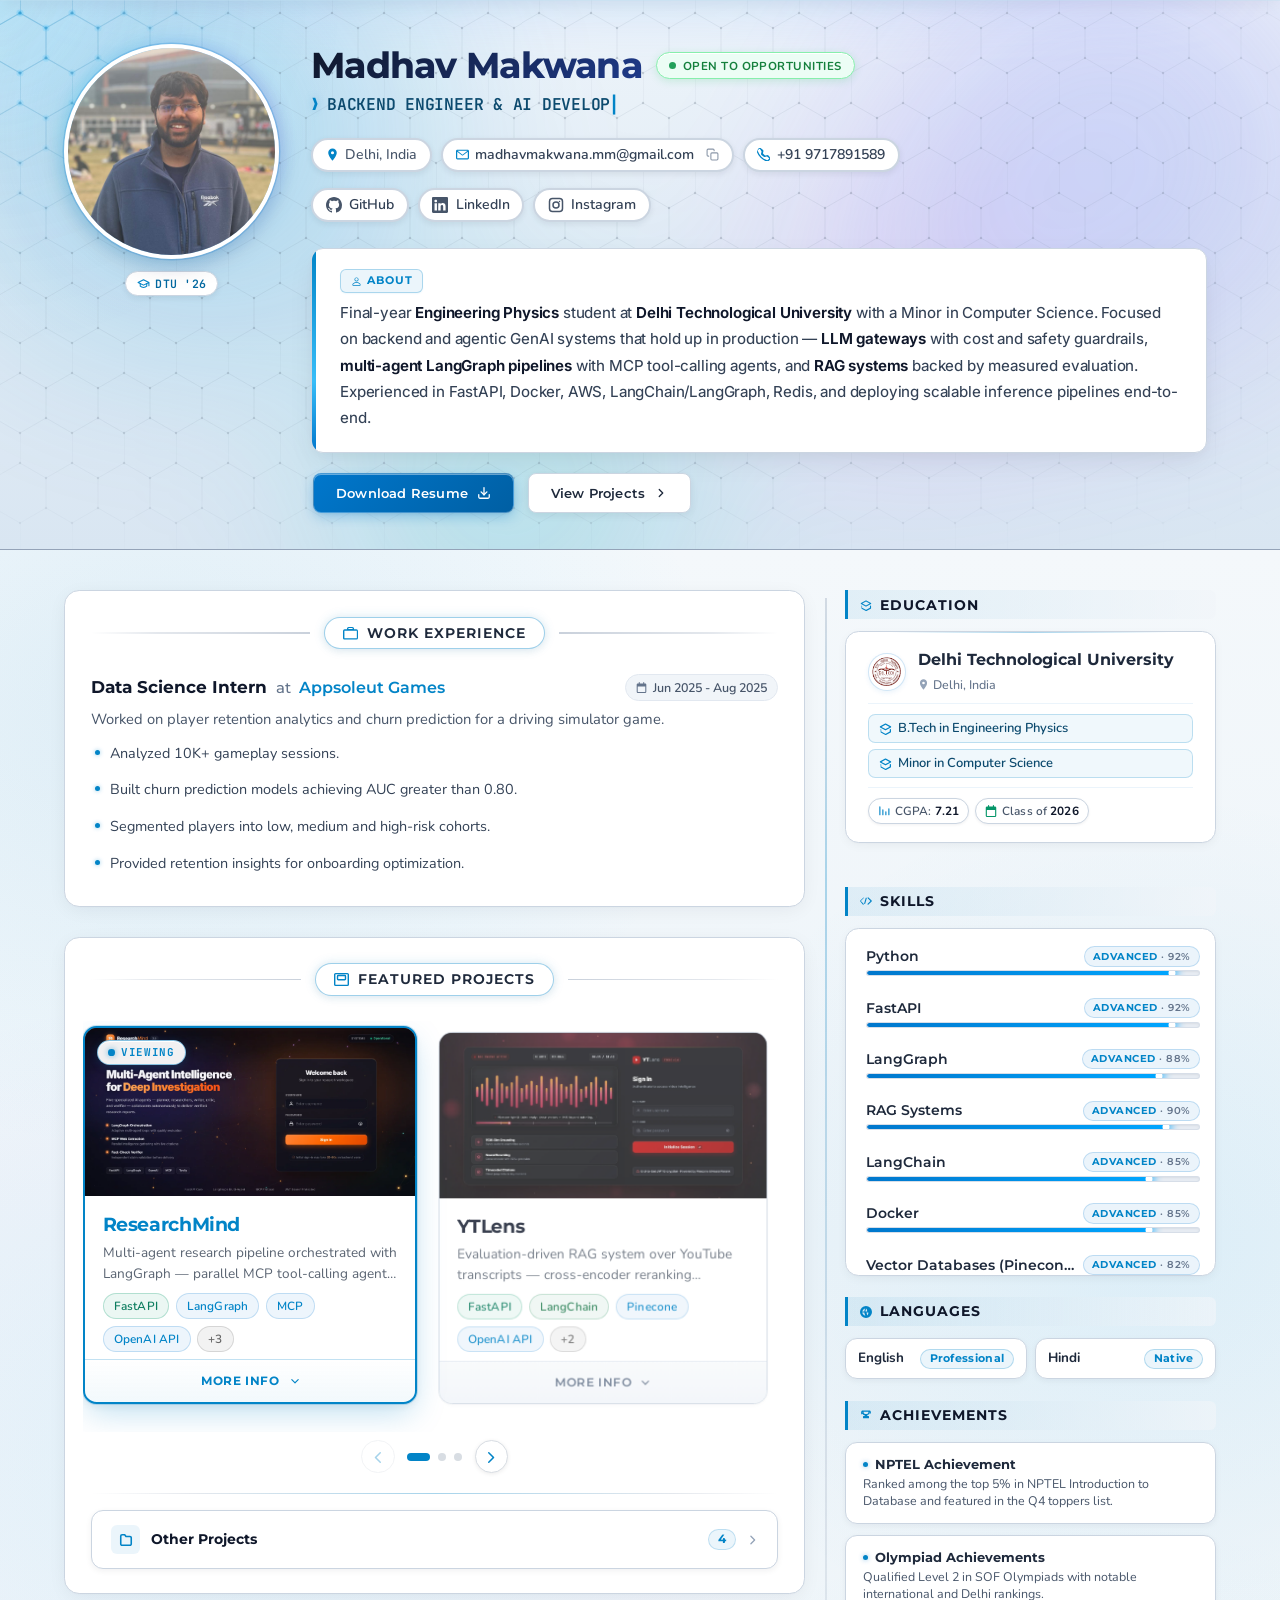
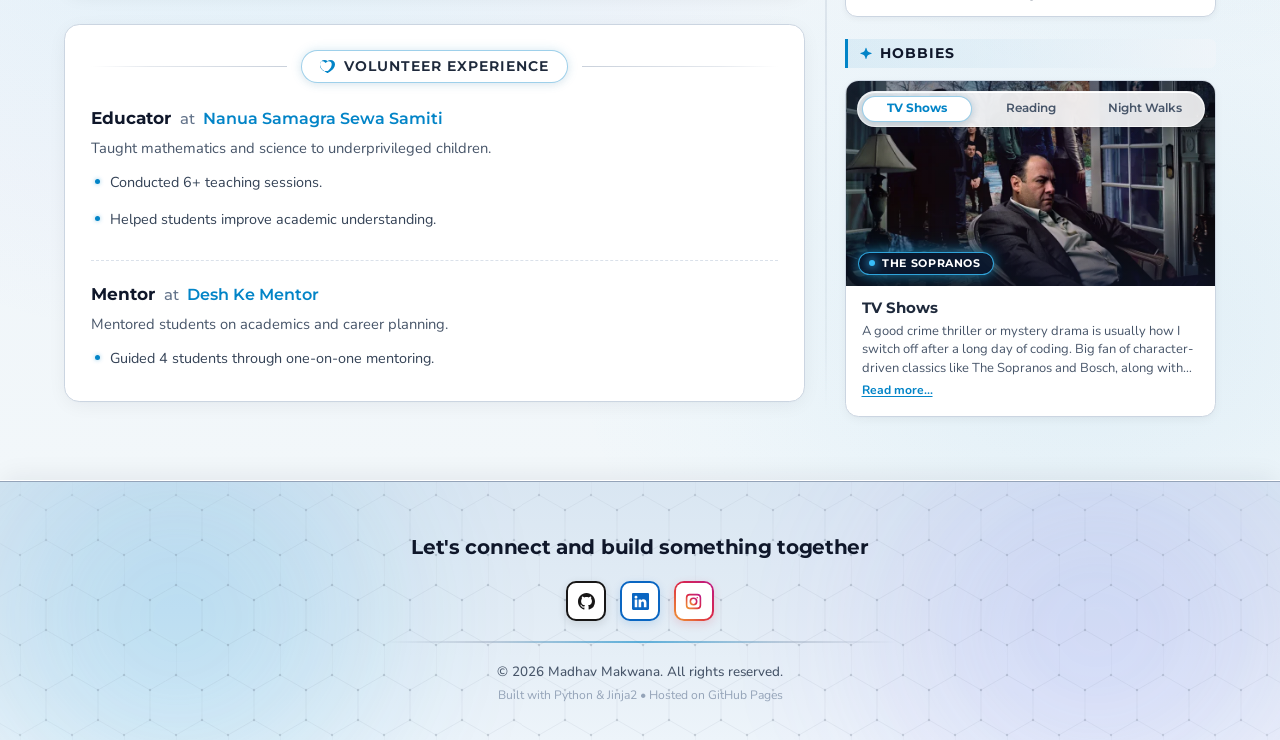
==== commit 3883c27e: "Update Project Highlights" ====
--- a/index.html
+++ b/index.html
@@ -12,7 +12,7 @@
 
     <!-- Site Info -->
     <title>Madhav Makwana - Portfolio</title>
-    <meta name="description" content="Madhav Makwana - Final-year Engineering Physics student at Delhi Technological University with a Minor in Computer Science. Focused on backend and GenAI systems that hold up in production — LLM gateways with cost and safety guardrails, low-latency Redis caching layers, and finely tuned RAG retrieval. Experienced in FastAPI, Docker, AWS, LangChain, Redis, and deploying scalable inference pipelines end-to-end.">
+    <meta name="description" content="Madhav Makwana - Final-year Engineering Physics student at Delhi Technological University with a Minor in Computer Science. Focused on backend and agentic GenAI systems that hold up in production — LLM gateways with cost and safety guardrails, multi-agent LangGraph pipelines with MCP tool-calling agents, and RAG systems backed by measured evaluation. Experienced in FastAPI, Docker, AWS, LangChain/LangGraph, Redis, and deploying scalable inference pipelines end-to-end.">
     <meta name="author" content="Madhav Makwana">
 
     <!-- Open Graph Tags: The title of the page for social media sharing. It can match the title tag or be more descriptive. -->
@@ -251,7 +251,7 @@
                   <svg viewBox="0 0 16 16" width="11" height="11" aria-hidden="true"><path fill="currentColor" d="M8 8a3 3 0 1 0 0-6 3 3 0 0 0 0 6Zm2-3a2 2 0 1 1-4 0 2 2 0 0 1 4 0Zm4 8c0 1-1 1-1 1H3s-1 0-1-1 1-4 6-4 6 3 6 4Zm-1-.004c-.001-.246-.154-.986-.832-1.664C11.516 10.68 10.289 10 8 10c-2.29 0-3.516.68-4.168 1.332-.678.678-.83 1.418-.832 1.664h10Z"/></svg>
                   <span>About</span>
                 </div>
-                <p class="header-summary-text">Final-year <strong>Engineering Physics</strong> student at <strong>Delhi Technological University</strong> with a Minor in Computer Science. Focused on backend and GenAI systems that hold up in production — <strong>LLM gateways</strong> with cost and safety guardrails, low-latency Redis caching layers, and finely tuned <strong>RAG retrieval</strong>. Experienced in FastAPI, Docker, AWS, LangChain, Redis, and deploying scalable inference pipelines end-to-end.</p>
+                <p class="header-summary-text">Final-year <strong>Engineering Physics</strong> student at <strong>Delhi Technological University</strong> with a Minor in Computer Science. Focused on backend and agentic GenAI systems that hold up in production — <strong>LLM gateways</strong> with cost and safety guardrails, <strong>multi-agent LangGraph pipelines</strong> with MCP tool-calling agents, and <strong>RAG systems</strong> backed by measured evaluation. Experienced in FastAPI, Docker, AWS, LangChain/LangGraph, Redis, and deploying scalable inference pipelines end-to-end.</p>
               </div>
             
             <div class="header-actions">
@@ -354,7 +354,117 @@
                 <div class="project-carousel-track" id="project-carousel-track" tabindex="0" aria-label="Featured projects, scroll to browse">
               
                 <div class="project-card-slot">
-                <button class="project-card" type="button" data-project-index="0" aria-haspopup="dialog" aria-label="View details for LLM Gateway — Secure, Cost-Aware Routing Proxy for LLM APIs">
+                <button class="project-card" type="button" data-project-index="0" aria-haspopup="dialog" aria-label="View details for ResearchMind">
+                  
+                    <div class="project-card-thumb">
+                      <span class="project-card-badge" aria-hidden="true">
+                        <span class="project-card-badge-dot"></span>
+                        Viewing
+                      </span>
+                      <img src="img/researchmind.webp" alt="" loading="lazy" decoding="async">
+                    </div>
+                  
+                  <div class="project-card-body">
+                    <h3 class="project-card-title">ResearchMind</h3>
+                    <p class="project-card-teaser">Multi-agent research pipeline orchestrated with LangGraph — parallel MCP tool-calling agents for research and independent, tool-verified claim checking.</p>
+                    
+                      
+                        <ul class="tech-stack-list project-card-chips project-card-chips--collapsed">
+                          
+                            <li class="tech-chip tech-chip--fastapi">FastAPI</li>
+                          
+                            <li class="tech-chip tech-chip--langgraph">LangGraph</li>
+                          
+                            <li class="tech-chip tech-chip--mcp">MCP</li>
+                          
+                            <li class="tech-chip tech-chip--openai-api">OpenAI API</li>
+                          
+                          <li class="tech-chip tech-chip-more">+3</li>
+                        </ul>
+                      
+                      <ul class="tech-stack-list project-card-chips project-card-chips--expanded">
+                        
+                          <li class="tech-chip tech-chip--fastapi">FastAPI</li>
+                        
+                          <li class="tech-chip tech-chip--langgraph">LangGraph</li>
+                        
+                          <li class="tech-chip tech-chip--mcp">MCP</li>
+                        
+                          <li class="tech-chip tech-chip--openai-api">OpenAI API</li>
+                        
+                          <li class="tech-chip tech-chip--jwt">JWT</li>
+                        
+                          <li class="tech-chip tech-chip--prometheus">Prometheus</li>
+                        
+                          <li class="tech-chip tech-chip--docker">Docker</li>
+                        
+                      </ul>
+                    
+
+                    <div class="project-card-more" aria-hidden="true">
+                      <span>More info</span>
+                      <svg viewBox="0 0 16 16" width="12" height="12" aria-hidden="true"><path fill="currentColor" d="M8.53 10.97a.75.75 0 0 1-1.06 0L3.22 6.78a.75.75 0 0 1 1.06-1.06L8 9.44l3.72-3.72a.75.75 0 1 1 1.06 1.06L8.53 10.97Z"/></svg>
+                    </div>
+                  </div>
+                </button>
+                </div>
+              
+                <div class="project-card-slot">
+                <button class="project-card" type="button" data-project-index="1" aria-haspopup="dialog" aria-label="View details for YTLens">
+                  
+                    <div class="project-card-thumb">
+                      <span class="project-card-badge" aria-hidden="true">
+                        <span class="project-card-badge-dot"></span>
+                        Viewing
+                      </span>
+                      <img src="img/ytlens.webp" alt="" loading="lazy" decoding="async">
+                    </div>
+                  
+                  <div class="project-card-body">
+                    <h3 class="project-card-title">YTLens</h3>
+                    <p class="project-card-teaser">Evaluation-driven RAG system over YouTube transcripts — cross-encoder reranking validated against a labeled retrieval benchmark, not assumed.</p>
+                    
+                      
+                        <ul class="tech-stack-list project-card-chips project-card-chips--collapsed">
+                          
+                            <li class="tech-chip tech-chip--fastapi">FastAPI</li>
+                          
+                            <li class="tech-chip tech-chip--langchain">LangChain</li>
+                          
+                            <li class="tech-chip tech-chip--pinecone">Pinecone</li>
+                          
+                            <li class="tech-chip tech-chip--openai-api">OpenAI API</li>
+                          
+                          <li class="tech-chip tech-chip-more">+2</li>
+                        </ul>
+                      
+                      <ul class="tech-stack-list project-card-chips project-card-chips--expanded">
+                        
+                          <li class="tech-chip tech-chip--fastapi">FastAPI</li>
+                        
+                          <li class="tech-chip tech-chip--langchain">LangChain</li>
+                        
+                          <li class="tech-chip tech-chip--pinecone">Pinecone</li>
+                        
+                          <li class="tech-chip tech-chip--openai-api">OpenAI API</li>
+                        
+                          <li class="tech-chip tech-chip--cross-encoder-reranking">Cross-Encoder Reranking</li>
+                        
+                          <li class="tech-chip tech-chip--jwt">JWT</li>
+                        
+                      </ul>
+                    
+
+                    <div class="project-card-more" aria-hidden="true">
+                      <span>More info</span>
+                      <svg viewBox="0 0 16 16" width="12" height="12" aria-hidden="true"><path fill="currentColor" d="M8.53 10.97a.75.75 0 0 1-1.06 0L3.22 6.78a.75.75 0 0 1 1.06-1.06L8 9.44l3.72-3.72a.75.75 0 1 1 1.06 1.06L8.53 10.97Z"/></svg>
+                    </div>
+                  </div>
+                </button>
+                </div>
+              
+                <div class="project-card-slot">
+                <button class="project-card" type="button" data-project-index="2" aria-haspopup="dialog" aria-label="View details for LLM Gateway">
                   
                     <div class="project-card-thumb">
                       <span class="project-card-badge" aria-hidden="true">
@@ -365,7 +475,7 @@
                     </div>
                   
                   <div class="project-card-body">
-                    <h3 class="project-card-title">LLM Gateway — Secure, Cost-Aware Routing Proxy for LLM APIs</h3>
+                    <h3 class="project-card-title">LLM Gateway</h3>
                     <p class="project-card-teaser">Production-grade LLM gateway with circuit-breaker routing, dual-layer caching, prompt injection defense, and per-key budget enforcement — deployed to AWS EC2.</p>
                     
                       
@@ -411,112 +521,6 @@
                 </button>
                 </div>
               
-                <div class="project-card-slot">
-                <button class="project-card" type="button" data-project-index="1" aria-haspopup="dialog" aria-label="View details for ResearchMind — Multi-Agent AI Research System">
-                  
-                    <div class="project-card-thumb">
-                      <span class="project-card-badge" aria-hidden="true">
-                        <span class="project-card-badge-dot"></span>
-                        Viewing
-                      </span>
-                      <img src="img/researchmind.webp" alt="" loading="lazy" decoding="async">
-                    </div>
-                  
-                  <div class="project-card-body">
-                    <h3 class="project-card-title">ResearchMind — Multi-Agent AI Research System</h3>
-                    <p class="project-card-teaser">Production-grade multi-agent research assistant using FastAPI, LangChain, Groq API and agentic AI workflows.</p>
-                    
-                      
-                        <ul class="tech-stack-list project-card-chips project-card-chips--collapsed">
-                          
-                            <li class="tech-chip tech-chip--fastapi">FastAPI</li>
-                          
-                            <li class="tech-chip tech-chip--langchain">LangChain</li>
-                          
-                            <li class="tech-chip tech-chip--groq-api">Groq API</li>
-                          
-                            <li class="tech-chip tech-chip--jwt">JWT</li>
-                          
-                          <li class="tech-chip tech-chip-more">+2</li>
-                        </ul>
-                      
-                      <ul class="tech-stack-list project-card-chips project-card-chips--expanded">
-                        
-                          <li class="tech-chip tech-chip--fastapi">FastAPI</li>
-                        
-                          <li class="tech-chip tech-chip--langchain">LangChain</li>
-                        
-                          <li class="tech-chip tech-chip--groq-api">Groq API</li>
-                        
-                          <li class="tech-chip tech-chip--jwt">JWT</li>
-                        
-                          <li class="tech-chip tech-chip--prometheus">Prometheus</li>
-                        
-                          <li class="tech-chip tech-chip--docker">Docker</li>
-                        
-                      </ul>
-                    
-
-                    <div class="project-card-more" aria-hidden="true">
-                      <span>More info</span>
-                      <svg viewBox="0 0 16 16" width="12" height="12" aria-hidden="true"><path fill="currentColor" d="M8.53 10.97a.75.75 0 0 1-1.06 0L3.22 6.78a.75.75 0 0 1 1.06-1.06L8 9.44l3.72-3.72a.75.75 0 1 1 1.06 1.06L8.53 10.97Z"/></svg>
-                    </div>
-                  </div>
-                </button>
-                </div>
-              
-                <div class="project-card-slot">
-                <button class="project-card" type="button" data-project-index="2" aria-haspopup="dialog" aria-label="View details for YTLens — RAG-Powered YouTube Q&amp;A System">
-                  
-                    <div class="project-card-thumb">
-                      <span class="project-card-badge" aria-hidden="true">
-                        <span class="project-card-badge-dot"></span>
-                        Viewing
-                      </span>
-                      <img src="img/ytlens.webp" alt="" loading="lazy" decoding="async">
-                    </div>
-                  
-                  <div class="project-card-body">
-                    <h3 class="project-card-title">YTLens — RAG-Powered YouTube Q&amp;A System</h3>
-                    <p class="project-card-teaser">Question answering system over YouTube transcripts using Retrieval-Augmented Generation.</p>
-                    
-                      
-                        <ul class="tech-stack-list project-card-chips project-card-chips--collapsed">
-                          
-                            <li class="tech-chip tech-chip--fastapi">FastAPI</li>
-                          
-                            <li class="tech-chip tech-chip--faiss">FAISS</li>
-                          
-                            <li class="tech-chip tech-chip--huggingface">HuggingFace</li>
-                          
-                            <li class="tech-chip tech-chip--rag">RAG</li>
-                          
-                          <li class="tech-chip tech-chip-more">+1</li>
-                        </ul>
-                      
-                      <ul class="tech-stack-list project-card-chips project-card-chips--expanded">
-                        
-                          <li class="tech-chip tech-chip--fastapi">FastAPI</li>
-                        
-                          <li class="tech-chip tech-chip--faiss">FAISS</li>
-                        
-                          <li class="tech-chip tech-chip--huggingface">HuggingFace</li>
-                        
-                          <li class="tech-chip tech-chip--rag">RAG</li>
-                        
-                          <li class="tech-chip tech-chip--jwt">JWT</li>
-                        
-                      </ul>
-                    
-
-                    <div class="project-card-more" aria-hidden="true">
-                      <span>More info</span>
-                      <svg viewBox="0 0 16 16" width="12" height="12" aria-hidden="true"><path fill="currentColor" d="M8.53 10.97a.75.75 0 0 1-1.06 0L3.22 6.78a.75.75 0 0 1 1.06-1.06L8 9.44l3.72-3.72a.75.75 0 1 1 1.06 1.06L8.53 10.97Z"/></svg>
-                    </div>
-                  </div>
-                </button>
-                </div>
-              
                 </div>
               </div>
               <div class="carousel-controls">
@@ -525,11 +529,11 @@
                 </button>
                 <div class="carousel-dots" id="project-carousel-dots" role="tablist" aria-label="Select featured project">
                   
-                    <button class="carousel-dot is-active" type="button" role="tab" aria-label="Go to LLM Gateway — Secure, Cost-Aware Routing Proxy for LLM APIs" aria-selected="true"></button>
-                  
-                    <button class="carousel-dot" type="button" role="tab" aria-label="Go to ResearchMind — Multi-Agent AI Research System" aria-selected="false"></button>
-                  
-                    <button class="carousel-dot" type="button" role="tab" aria-label="Go to YTLens — RAG-Powered YouTube Q&amp;A System" aria-selected="false"></button>
+                    <button class="carousel-dot is-active" type="button" role="tab" aria-label="Go to ResearchMind" aria-selected="true"></button>
+                  
+                    <button class="carousel-dot" type="button" role="tab" aria-label="Go to YTLens" aria-selected="false"></button>
+                  
+                    <button class="carousel-dot" type="button" role="tab" aria-label="Go to LLM Gateway" aria-selected="false"></button>
                   
                 </div>
                 <button class="carousel-arrow carousel-arrow-next" type="button" aria-label="Next project">
@@ -710,6 +714,57 @@
                   <li class="skill-item">
                     <div class="skill-header">
                       <h3 class="skill-name">Python</h3>
+                      <span class="skill-badge">Advanced <span class="skill-percent">· 92%</span></span>
+                    </div>
+                    <div class="skill-bar">
+                      <div class="skill-bar-fill"
+                           style="--target-width: 92%"
+                           role="meter"
+                           aria-valuenow="92"
+                           aria-valuemin="0"
+                           aria-valuemax="100">
+                        <span class="skill-glow-dot"></span>
+                      </div>
+                    </div>
+                  </li>
+                
+                  <li class="skill-item">
+                    <div class="skill-header">
+                      <h3 class="skill-name">FastAPI</h3>
+                      <span class="skill-badge">Advanced <span class="skill-percent">· 92%</span></span>
+                    </div>
+                    <div class="skill-bar">
+                      <div class="skill-bar-fill"
+                           style="--target-width: 92%"
+                           role="meter"
+                           aria-valuenow="92"
+                           aria-valuemin="0"
+                           aria-valuemax="100">
+                        <span class="skill-glow-dot"></span>
+                      </div>
+                    </div>
+                  </li>
+                
+                  <li class="skill-item">
+                    <div class="skill-header">
+                      <h3 class="skill-name">LangGraph</h3>
+                      <span class="skill-badge">Advanced <span class="skill-percent">· 88%</span></span>
+                    </div>
+                    <div class="skill-bar">
+                      <div class="skill-bar-fill"
+                           style="--target-width: 88%"
+                           role="meter"
+                           aria-valuenow="88"
+                           aria-valuemin="0"
+                           aria-valuemax="100">
+                        <span class="skill-glow-dot"></span>
+                      </div>
+                    </div>
+                  </li>
+                
+                  <li class="skill-item">
+                    <div class="skill-header">
+                      <h3 class="skill-name">RAG Systems</h3>
                       <span class="skill-badge">Advanced <span class="skill-percent">· 90%</span></span>
                     </div>
                     <div class="skill-bar">
@@ -726,24 +781,7 @@
                 
                   <li class="skill-item">
                     <div class="skill-header">
-                      <h3 class="skill-name">FastAPI</h3>
-                      <span class="skill-badge">Advanced <span class="skill-percent">· 90%</span></span>
-                    </div>
-                    <div class="skill-bar">
-                      <div class="skill-bar-fill"
-                           style="--target-width: 90%"
-                           role="meter"
-                           aria-valuenow="90"
-                           aria-valuemin="0"
-                           aria-valuemax="100">
-                        <span class="skill-glow-dot"></span>
-                      </div>
-                    </div>
-                  </li>
-                
-                  <li class="skill-item">
-                    <div class="skill-header">
-                      <h3 class="skill-name">Docker</h3>
+                      <h3 class="skill-name">LangChain</h3>
                       <span class="skill-badge">Advanced <span class="skill-percent">· 85%</span></span>
                     </div>
                     <div class="skill-bar">
@@ -760,7 +798,7 @@
                 
                   <li class="skill-item">
                     <div class="skill-header">
-                      <h3 class="skill-name">LangChain</h3>
+                      <h3 class="skill-name">Docker</h3>
                       <span class="skill-badge">Advanced <span class="skill-percent">· 85%</span></span>
                     </div>
                     <div class="skill-bar">
@@ -777,14 +815,31 @@
                 
                   <li class="skill-item">
                     <div class="skill-header">
-                      <h3 class="skill-name">RAG Systems</h3>
-                      <span class="skill-badge">Advanced <span class="skill-percent">· 85%</span></span>
+                      <h3 class="skill-name">Vector Databases (Pinecone, FAISS)</h3>
+                      <span class="skill-badge">Advanced <span class="skill-percent">· 82%</span></span>
                     </div>
                     <div class="skill-bar">
                       <div class="skill-bar-fill"
-                           style="--target-width: 85%"
+                           style="--target-width: 82%"
                            role="meter"
-                           aria-valuenow="85"
+                           aria-valuenow="82"
+                           aria-valuemin="0"
+                           aria-valuemax="100">
+                        <span class="skill-glow-dot"></span>
+                      </div>
+                    </div>
+                  </li>
+                
+                  <li class="skill-item">
+                    <div class="skill-header">
+                      <h3 class="skill-name">Redis</h3>
+                      <span class="skill-badge">Intermediate <span class="skill-percent">· 78%</span></span>
+                    </div>
+                    <div class="skill-bar">
+                      <div class="skill-bar-fill"
+                           style="--target-width: 78%"
+                           role="meter"
+                           aria-valuenow="78"
                            aria-valuemin="0"
                            aria-valuemax="100">
                         <span class="skill-glow-dot"></span>
@@ -819,23 +874,6 @@
                            style="--target-width: 80%"
                            role="meter"
                            aria-valuenow="80"
-                           aria-valuemin="0"
-                           aria-valuemax="100">
-                        <span class="skill-glow-dot"></span>
-                      </div>
-                    </div>
-                  </li>
-                
-                  <li class="skill-item">
-                    <div class="skill-header">
-                      <h3 class="skill-name">Redis</h3>
-                      <span class="skill-badge">Intermediate <span class="skill-percent">· 75%</span></span>
-                    </div>
-                    <div class="skill-bar">
-                      <div class="skill-bar-fill"
-                           style="--target-width: 75%"
-                           role="meter"
-                           aria-valuenow="75"
                            aria-valuemin="0"
                            aria-valuemax="100">
                         <span class="skill-glow-dot"></span>
@@ -1225,12 +1263,380 @@
               
                 
               
+                
+              
+                
+              
+                
+              
+                
+              
+                
+                  
+                
+              
               <div class="project-modal-panel is-active">
                 <header class="project-modal-header">
                   <div class="project-modal-eyebrow-badge">
                     <span class="eyebrow-dot"></span>
                     <span>Project 1 of 3</span>
                   </div>
+                  <h3>ResearchMind — Multi-Agent AI Research System</h3>
+                  
+                    <ul class="tech-stack-list">
+                      
+                        <li class="tech-chip tech-chip--fastapi">FastAPI</li>
+                      
+                        <li class="tech-chip tech-chip--langgraph">LangGraph</li>
+                      
+                        <li class="tech-chip tech-chip--mcp">MCP</li>
+                      
+                        <li class="tech-chip tech-chip--openai-api">OpenAI API</li>
+                      
+                        <li class="tech-chip tech-chip--jwt">JWT</li>
+                      
+                        <li class="tech-chip tech-chip--prometheus">Prometheus</li>
+                      
+                        <li class="tech-chip tech-chip--docker">Docker</li>
+                      
+                    </ul>
+                  
+                </header>
+                <div class="project-modal-content">
+                  <p class="project-modal-summary">Multi-agent research pipeline orchestrated with LangGraph — parallel MCP tool-calling agents for research and independent, tool-verified claim checking.</p>
+                  
+                    <div class="project-modal-section-title">
+                      <svg viewBox="0 0 16 16" width="12" height="12" aria-hidden="true"><path fill="currentColor" d="M8 0a8 8 0 1 1 0 16A8 8 0 0 1 8 0Zm0 1.5a6.5 6.5 0 1 0 0 13 6.5 6.5 0 0 0 0-13Zm.75 4.75v5.5a.75.75 0 0 1-1.5 0v-5.5a.75.75 0 0 1 1.5 0ZM8 4a.875.875 0 1 1 0 1.75A.875.875 0 0 1 8 4Z"/></svg>
+                      Key Highlights & Architecture
+                    </div>
+                    <ul class="project-modal-highlights">
+                      
+                        
+                          <li>
+                            <svg class="highlight-bullet-icon" viewBox="0 0 16 16" width="14" height="14" aria-hidden="true"><path fill="currentColor" d="M13.78 4.22a.75.75 0 0 1 0 1.06l-7.25 7.25a.75.75 0 0 1-1.06 0L2.22 9.28a.751.751 0 0 1 .018-1.042.751.751 0 0 1 1.042-.018L6 10.94l6.72-6.72a.75.75 0 0 1 1.06 0Z"/></svg>
+                            <span>Orchestrated a LangGraph StateGraph pipeline — plan, parallel research, write, critique, verify — with conditional routing driven by structured LLM output.</span>
+                          </li>
+                        
+                      
+                        
+                          <li>
+                            <svg class="highlight-bullet-icon" viewBox="0 0 16 16" width="14" height="14" aria-hidden="true"><path fill="currentColor" d="M13.78 4.22a.75.75 0 0 1 0 1.06l-7.25 7.25a.75.75 0 0 1-1.06 0L2.22 9.28a.751.751 0 0 1 .018-1.042.751.751 0 0 1 1.042-.018L6 10.94l6.72-6.72a.75.75 0 0 1 1.06 0Z"/></svg>
+                            <span>Built a standalone MCP tool server (FastMCP) exposing web search, page scraping, arXiv search, and a sandboxed calculator to independent tool-calling agents.</span>
+                          </li>
+                        
+                      
+                        
+                          <li>
+                            <svg class="highlight-bullet-icon" viewBox="0 0 16 16" width="14" height="14" aria-hidden="true"><path fill="currentColor" d="M13.78 4.22a.75.75 0 0 1 0 1.06l-7.25 7.25a.75.75 0 0 1-1.06 0L2.22 9.28a.751.751 0 0 1 .018-1.042.751.751 0 0 1 1.042-.018L6 10.94l6.72-6.72a.75.75 0 0 1 1.06 0Z"/></svg>
+                            <span>Parallelized sub-question research via LangGraph&#39;s Send API, fanning out concurrent researcher agents that each independently choose which MCP tools to call.</span>
+                          </li>
+                        
+                      
+                        
+                          <li>
+                            <svg class="highlight-bullet-icon" viewBox="0 0 16 16" width="14" height="14" aria-hidden="true"><path fill="currentColor" d="M13.78 4.22a.75.75 0 0 1 0 1.06l-7.25 7.25a.75.75 0 0 1-1.06 0L2.22 9.28a.751.751 0 0 1 .018-1.042.751.751 0 0 1 1.042-.018L6 10.94l6.72-6.72a.75.75 0 0 1 1.06 0Z"/></svg>
+                            <span>Designed a dynamic planner that scales sub-question count with topic complexity and can return a clarifying question instead of researching an ambiguous topic outright.</span>
+                          </li>
+                        
+                      
+                        
+                          <li>
+                            <svg class="highlight-bullet-icon" viewBox="0 0 16 16" width="14" height="14" aria-hidden="true"><path fill="currentColor" d="M13.78 4.22a.75.75 0 0 1 0 1.06l-7.25 7.25a.75.75 0 0 1-1.06 0L2.22 9.28a.751.751 0 0 1 .018-1.042.751.751 0 0 1 1.042-.018L6 10.94l6.72-6.72a.75.75 0 0 1 1.06 0Z"/></svg>
+                            <span>Implemented an iterative critic loop with a structured score + issue-type verdict, routing failures back to the planner or writer under an iteration cap and token budget.</span>
+                          </li>
+                        
+                      
+                        
+                          <li>
+                            <svg class="highlight-bullet-icon" viewBox="0 0 16 16" width="14" height="14" aria-hidden="true"><path fill="currentColor" d="M13.78 4.22a.75.75 0 0 1 0 1.06l-7.25 7.25a.75.75 0 0 1-1.06 0L2.22 9.28a.751.751 0 0 1 .018-1.042.751.751 0 0 1 1.042-.018L6 10.94l6.72-6.72a.75.75 0 0 1 1.06 0Z"/></svg>
+                            <span>Built an independent verifier agent that re-investigates a report&#39;s most load-bearing claims against fresh sources via its own tool calls, then returns a per-claim yes/no/partial verdict.</span>
+                          </li>
+                        
+                      
+                        
+                          <li>
+                            <svg class="highlight-bullet-icon" viewBox="0 0 16 16" width="14" height="14" aria-hidden="true"><path fill="currentColor" d="M13.78 4.22a.75.75 0 0 1 0 1.06l-7.25 7.25a.75.75 0 0 1-1.06 0L2.22 9.28a.751.751 0 0 1 .018-1.042.751.751 0 0 1 1.042-.018L6 10.94l6.72-6.72a.75.75 0 0 1 1.06 0Z"/></svg>
+                            <span>Secured the API with JWT auth and instrumented every pipeline stage with per-step Prometheus histograms plus request-ID-tagged structured JSON logging.</span>
+                          </li>
+                        
+                      
+                        
+                          <li>
+                            <svg class="highlight-bullet-icon" viewBox="0 0 16 16" width="14" height="14" aria-hidden="true"><path fill="currentColor" d="M13.78 4.22a.75.75 0 0 1 0 1.06l-7.25 7.25a.75.75 0 0 1-1.06 0L2.22 9.28a.751.751 0 0 1 .018-1.042.751.751 0 0 1 1.042-.018L6 10.94l6.72-6.72a.75.75 0 0 1 1.06 0Z"/></svg>
+                            <span>Deployed FastMCP and FastAPI as a single unified container via a custom entrypoint process supervisor, backed by an async pytest suite with a fully mocked pipeline.</span>
+                          </li>
+                        
+                      
+                        
+                      
+                    </ul>
+                  
+                  
+                    <div class="project-modal-section-title">
+                      <svg viewBox="0 0 16 16" width="12" height="12" aria-hidden="true"><path fill="currentColor" d="M1.75 2.5h12.5a.25.25 0 0 1 .25.25v10.5a.25.25 0 0 1-.25.25H1.75a.25.25 0 0 1-.25-.25V2.75a.25.25 0 0 1 .25-.25ZM0 2.75C0 1.784.784 1 1.75 1h12.5c.966 0 1.75.784 1.75 1.75v10.5A1.75 1.75 0 0 1 14.25 15H1.75A1.75 1.75 0 0 1 0 13.25V2.75Zm4.5 3a1.5 1.5 0 1 0 0 3 1.5 1.5 0 0 0 0-3ZM1.5 12.28 4.5 8.5l3.25 4.06 2.5-3.13 2.75 2.85v1.22H1.5v-1.22Z"/></svg>
+                      Preview & Interface
+                    </div>
+                    <div class="gallery main-gallery project-modal-gallery">
+                      
+                        <figure>
+                          <div class="browser-chrome" aria-hidden="true">
+                            <div class="browser-chrome-dots">
+                              <span class="browser-chrome-dot browser-chrome-dot-red"></span>
+                              <span class="browser-chrome-dot browser-chrome-dot-yellow"></span>
+                              <span class="browser-chrome-dot browser-chrome-dot-green"></span>
+                            </div>
+                            <div class="browser-chrome-address">ResearchMind Dashboard</div>
+                          </div>
+                          <div class="project-modal-img-wrap">
+                            <img src="img/researchmind.webp"
+                                 alt="ResearchMind Dashboard"
+                                 loading="lazy"
+                                 decoding="async">
+                            <div class="project-modal-img-hint" aria-hidden="true">
+                              <svg viewBox="0 0 24 24" width="14" height="14" fill="none" stroke="currentColor" stroke-width="2" stroke-linecap="round" stroke-linejoin="round"><circle cx="11" cy="11" r="7"/><line x1="21" y1="21" x2="16.65" y2="16.65"/><path d="M11 8v6M8 11h6"/></svg>
+                              <span>Click to enlarge</span>
+                            </div>
+                          </div>
+                          
+                            <figcaption class="project-modal-figcaption">ResearchMind Dashboard</figcaption>
+                          
+                        </figure>
+                      
+                    </div>
+                  
+                </div>
+                
+                  <footer class="project-modal-footer">
+                    <div class="project-cta-group">
+                      
+                        <a class="project-cta project-cta-demo magnetic"
+                           href="https://researchmind.madhavmakwana.dev/"
+                           target="_blank"
+                           rel="noopener noreferrer"
+                           aria-label="View live demo of ResearchMind — Multi-Agent AI Research System">
+                          <svg viewBox="0 0 16 16" width="14" height="14" aria-hidden="true"><path fill="currentColor" d="M6.22 8.72a.75.75 0 0 0 1.06 1.06l5.22-5.22v1.69a.75.75 0 0 0 1.5 0v-3.5a.75.75 0 0 0-.75-.75h-3.5a.75.75 0 0 0 0 1.5h1.69L6.22 8.72ZM3.5 3a1.5 1.5 0 0 0-1.5 1.5v8A1.5 1.5 0 0 0 3.5 14h8a1.5 1.5 0 0 0 1.5-1.5V9a.75.75 0 0 0-1.5 0v3.5a0 0 0 0 1-1 0v-8a0 0 0 0 1 0-1H7a.75.75 0 0 0 0-1.5H3.5Z"/></svg>
+                          Live Demo
+                        </a>
+                      
+                      
+                        <a class="project-cta project-cta-github magnetic"
+                           href="https://github.com/Maddy-MM/ai-research-system"
+                           target="_blank"
+                           rel="noopener noreferrer"
+                           aria-label="View ResearchMind — Multi-Agent AI Research System on GitHub">
+                          <svg viewBox="0 0 16 16" width="15" height="15" aria-hidden="true"><path fill="currentColor" d="M8 0C3.58 0 0 3.58 0 8c0 3.54 2.29 6.53 5.47 7.59.4.07.55-.17.55-.38 0-.19-.01-.82-.01-1.49-2.01.37-2.53-.49-2.69-.94-.09-.23-.48-.94-.82-1.13-.28-.15-.68-.52-.01-.53.63-.01 1.08.58 1.23.82.72 1.21 1.87.87 2.33.66.07-.52.28-.87.51-1.07-1.78-.2-3.64-.89-3.64-3.95 0-.87.31-1.59.82-2.15-.08-.2-.36-1.02.08-2.12 0 0 .67-.21 2.2.82.64-.18 1.32-.27 2-.27.68 0 1.36.09 2 .27 1.53-1.04 2.2-.82 2.2-.82.44 1.1.16 1.92.08 2.12.51.56.82 1.27.82 2.15 0 3.07-1.87 3.75-3.65 3.95.29.25.54.73.54 1.48 0 1.07-.01 1.93-.01 2.2 0 .21.15.46.55.38A8.01 8.01 0 0 0 16 8c0-4.42-3.58-8-8-8z"/></svg>
+                          GitHub Repo
+                        </a>
+                      
+                    </div>
+                  </footer>
+                
+              </div>
+            
+              
+              
+              
+                
+              
+                
+              
+                
+              
+                
+              
+                
+              
+                
+              
+                
+              
+                
+              
+                
+                  
+                
+              
+              <div class="project-modal-panel">
+                <header class="project-modal-header">
+                  <div class="project-modal-eyebrow-badge">
+                    <span class="eyebrow-dot"></span>
+                    <span>Project 2 of 3</span>
+                  </div>
+                  <h3>YTLens — RAG-Powered YouTube Q&amp;A System</h3>
+                  
+                    <ul class="tech-stack-list">
+                      
+                        <li class="tech-chip tech-chip--fastapi">FastAPI</li>
+                      
+                        <li class="tech-chip tech-chip--langchain">LangChain</li>
+                      
+                        <li class="tech-chip tech-chip--pinecone">Pinecone</li>
+                      
+                        <li class="tech-chip tech-chip--openai-api">OpenAI API</li>
+                      
+                        <li class="tech-chip tech-chip--cross-encoder-reranking">Cross-Encoder Reranking</li>
+                      
+                        <li class="tech-chip tech-chip--jwt">JWT</li>
+                      
+                    </ul>
+                  
+                </header>
+                <div class="project-modal-content">
+                  <p class="project-modal-summary">Evaluation-driven RAG system over YouTube transcripts — cross-encoder reranking validated against a labeled retrieval benchmark, not assumed.</p>
+                  
+                    <div class="project-modal-section-title">
+                      <svg viewBox="0 0 16 16" width="12" height="12" aria-hidden="true"><path fill="currentColor" d="M8 0a8 8 0 1 1 0 16A8 8 0 0 1 8 0Zm0 1.5a6.5 6.5 0 1 0 0 13 6.5 6.5 0 0 0 0-13Zm.75 4.75v5.5a.75.75 0 0 1-1.5 0v-5.5a.75.75 0 0 1 1.5 0ZM8 4a.875.875 0 1 1 0 1.75A.875.875 0 0 1 8 4Z"/></svg>
+                      Key Highlights & Architecture
+                    </div>
+                    <ul class="project-modal-highlights">
+                      
+                        
+                          <li>
+                            <svg class="highlight-bullet-icon" viewBox="0 0 16 16" width="14" height="14" aria-hidden="true"><path fill="currentColor" d="M13.78 4.22a.75.75 0 0 1 0 1.06l-7.25 7.25a.75.75 0 0 1-1.06 0L2.22 9.28a.751.751 0 0 1 .018-1.042.751.751 0 0 1 1.042-.018L6 10.94l6.72-6.72a.75.75 0 0 1 1.06 0Z"/></svg>
+                            <span>Built an end-to-end RAG pipeline — sentence-boundary-aware chunking, text-embedding-3-small embeddings, and namespaced Pinecone storage that survives backend restarts and redeploys.</span>
+                          </li>
+                        
+                      
+                        
+                          <li>
+                            <svg class="highlight-bullet-icon" viewBox="0 0 16 16" width="14" height="14" aria-hidden="true"><path fill="currentColor" d="M13.78 4.22a.75.75 0 0 1 0 1.06l-7.25 7.25a.75.75 0 0 1-1.06 0L2.22 9.28a.751.751 0 0 1 .018-1.042.751.751 0 0 1 1.042-.018L6 10.94l6.72-6.72a.75.75 0 0 1 1.06 0Z"/></svg>
+                            <span>Namespaced the vector store per video ID so retrieval for one video can never leak chunks from another, with the namespace doubling as an already-processed check.</span>
+                          </li>
+                        
+                      
+                        
+                          <li>
+                            <svg class="highlight-bullet-icon" viewBox="0 0 16 16" width="14" height="14" aria-hidden="true"><path fill="currentColor" d="M13.78 4.22a.75.75 0 0 1 0 1.06l-7.25 7.25a.75.75 0 0 1-1.06 0L2.22 9.28a.751.751 0 0 1 .018-1.042.751.751 0 0 1 1.042-.018L6 10.94l6.72-6.72a.75.75 0 0 1 1.06 0Z"/></svg>
+                            <span>Layered BAAI/bge-reranker-base cross-encoder reranking on top of dense retrieval, validating the choice against a labeled evaluation set rather than assuming it would help.</span>
+                          </li>
+                        
+                      
+                        
+                          <li>
+                            <svg class="highlight-bullet-icon" viewBox="0 0 16 16" width="14" height="14" aria-hidden="true"><path fill="currentColor" d="M13.78 4.22a.75.75 0 0 1 0 1.06l-7.25 7.25a.75.75 0 0 1-1.06 0L2.22 9.28a.751.751 0 0 1 .018-1.042.751.751 0 0 1 1.042-.018L6 10.94l6.72-6.72a.75.75 0 0 1 1.06 0Z"/></svg>
+                            <span>Built a 25-question labeled retrieval evaluation harness across 4 configurations — found hybrid BM25+dense fusion underperformed dense-only at this corpus scale, while reranking cut top-3 retrieval misses by 33%.</span>
+                          </li>
+                        
+                      
+                        
+                          <li>
+                            <svg class="highlight-bullet-icon" viewBox="0 0 16 16" width="14" height="14" aria-hidden="true"><path fill="currentColor" d="M13.78 4.22a.75.75 0 0 1 0 1.06l-7.25 7.25a.75.75 0 0 1-1.06 0L2.22 9.28a.751.751 0 0 1 .018-1.042.751.751 0 0 1 1.042-.018L6 10.94l6.72-6.72a.75.75 0 0 1 1.06 0Z"/></svg>
+                            <span>Designed a two-layer transcript fetch strategy with graceful degradation — direct fetch, then a residential proxy pass with a hard 3-second OS-level timeout overriding the library&#39;s own retry logic — before falling back to manual paste.</span>
+                          </li>
+                        
+                      
+                        
+                          <li>
+                            <svg class="highlight-bullet-icon" viewBox="0 0 16 16" width="14" height="14" aria-hidden="true"><path fill="currentColor" d="M13.78 4.22a.75.75 0 0 1 0 1.06l-7.25 7.25a.75.75 0 0 1-1.06 0L2.22 9.28a.751.751 0 0 1 .018-1.042.751.751 0 0 1 1.042-.018L6 10.94l6.72-6.72a.75.75 0 0 1 1.06 0Z"/></svg>
+                            <span>Made the chat model swappable via a single environment variable between OpenAI and free Hugging Face inference models, enabling zero-cost testing without touching pipeline code.</span>
+                          </li>
+                        
+                      
+                        
+                          <li>
+                            <svg class="highlight-bullet-icon" viewBox="0 0 16 16" width="14" height="14" aria-hidden="true"><path fill="currentColor" d="M13.78 4.22a.75.75 0 0 1 0 1.06l-7.25 7.25a.75.75 0 0 1-1.06 0L2.22 9.28a.751.751 0 0 1 .018-1.042.751.751 0 0 1 1.042-.018L6 10.94l6.72-6.72a.75.75 0 0 1 1.06 0Z"/></svg>
+                            <span>Streamed LLM responses token-by-token over Server-Sent Events so answers render progressively instead of blocking on full generation.</span>
+                          </li>
+                        
+                      
+                        
+                          <li>
+                            <svg class="highlight-bullet-icon" viewBox="0 0 16 16" width="14" height="14" aria-hidden="true"><path fill="currentColor" d="M13.78 4.22a.75.75 0 0 1 0 1.06l-7.25 7.25a.75.75 0 0 1-1.06 0L2.22 9.28a.751.751 0 0 1 .018-1.042.751.751 0 0 1 1.042-.018L6 10.94l6.72-6.72a.75.75 0 0 1 1.06 0Z"/></svg>
+                            <span>Secured the API with JWT auth and bcrypt-hashed passwords, with the admin user auto-reseeded on startup to survive Render&#39;s ephemeral filesystem wipes on redeploy.</span>
+                          </li>
+                        
+                      
+                        
+                      
+                    </ul>
+                  
+                  
+                    <div class="project-modal-section-title">
+                      <svg viewBox="0 0 16 16" width="12" height="12" aria-hidden="true"><path fill="currentColor" d="M1.75 2.5h12.5a.25.25 0 0 1 .25.25v10.5a.25.25 0 0 1-.25.25H1.75a.25.25 0 0 1-.25-.25V2.75a.25.25 0 0 1 .25-.25ZM0 2.75C0 1.784.784 1 1.75 1h12.5c.966 0 1.75.784 1.75 1.75v10.5A1.75 1.75 0 0 1 14.25 15H1.75A1.75 1.75 0 0 1 0 13.25V2.75Zm4.5 3a1.5 1.5 0 1 0 0 3 1.5 1.5 0 0 0 0-3ZM1.5 12.28 4.5 8.5l3.25 4.06 2.5-3.13 2.75 2.85v1.22H1.5v-1.22Z"/></svg>
+                      Preview & Interface
+                    </div>
+                    <div class="gallery main-gallery project-modal-gallery">
+                      
+                        <figure>
+                          <div class="browser-chrome" aria-hidden="true">
+                            <div class="browser-chrome-dots">
+                              <span class="browser-chrome-dot browser-chrome-dot-red"></span>
+                              <span class="browser-chrome-dot browser-chrome-dot-yellow"></span>
+                              <span class="browser-chrome-dot browser-chrome-dot-green"></span>
+                            </div>
+                            <div class="browser-chrome-address">YTLens Interface</div>
+                          </div>
+                          <div class="project-modal-img-wrap">
+                            <img src="img/ytlens.webp"
+                                 alt="YTLens Interface"
+                                 loading="lazy"
+                                 decoding="async">
+                            <div class="project-modal-img-hint" aria-hidden="true">
+                              <svg viewBox="0 0 24 24" width="14" height="14" fill="none" stroke="currentColor" stroke-width="2" stroke-linecap="round" stroke-linejoin="round"><circle cx="11" cy="11" r="7"/><line x1="21" y1="21" x2="16.65" y2="16.65"/><path d="M11 8v6M8 11h6"/></svg>
+                              <span>Click to enlarge</span>
+                            </div>
+                          </div>
+                          
+                            <figcaption class="project-modal-figcaption">YTLens Interface</figcaption>
+                          
+                        </figure>
+                      
+                    </div>
+                  
+                </div>
+                
+                  <footer class="project-modal-footer">
+                    <div class="project-cta-group">
+                      
+                        <a class="project-cta project-cta-demo magnetic"
+                           href="https://ytlens.madhavmakwana.dev"
+                           target="_blank"
+                           rel="noopener noreferrer"
+                           aria-label="View live demo of YTLens — RAG-Powered YouTube Q&amp;A System">
+                          <svg viewBox="0 0 16 16" width="14" height="14" aria-hidden="true"><path fill="currentColor" d="M6.22 8.72a.75.75 0 0 0 1.06 1.06l5.22-5.22v1.69a.75.75 0 0 0 1.5 0v-3.5a.75.75 0 0 0-.75-.75h-3.5a.75.75 0 0 0 0 1.5h1.69L6.22 8.72ZM3.5 3a1.5 1.5 0 0 0-1.5 1.5v8A1.5 1.5 0 0 0 3.5 14h8a1.5 1.5 0 0 0 1.5-1.5V9a.75.75 0 0 0-1.5 0v3.5a0 0 0 0 1-1 0v-8a0 0 0 0 1 0-1H7a.75.75 0 0 0 0-1.5H3.5Z"/></svg>
+                          Live Demo
+                        </a>
+                      
+                      
+                        <a class="project-cta project-cta-github magnetic"
+                           href="https://github.com/Maddy-MM/youtube-rag-assistant"
+                           target="_blank"
+                           rel="noopener noreferrer"
+                           aria-label="View YTLens — RAG-Powered YouTube Q&amp;A System on GitHub">
+                          <svg viewBox="0 0 16 16" width="15" height="15" aria-hidden="true"><path fill="currentColor" d="M8 0C3.58 0 0 3.58 0 8c0 3.54 2.29 6.53 5.47 7.59.4.07.55-.17.55-.38 0-.19-.01-.82-.01-1.49-2.01.37-2.53-.49-2.69-.94-.09-.23-.48-.94-.82-1.13-.28-.15-.68-.52-.01-.53.63-.01 1.08.58 1.23.82.72 1.21 1.87.87 2.33.66.07-.52.28-.87.51-1.07-1.78-.2-3.64-.89-3.64-3.95 0-.87.31-1.59.82-2.15-.08-.2-.36-1.02.08-2.12 0 0 .67-.21 2.2.82.64-.18 1.32-.27 2-.27.68 0 1.36.09 2 .27 1.53-1.04 2.2-.82 2.2-.82.44 1.1.16 1.92.08 2.12.51.56.82 1.27.82 2.15 0 3.07-1.87 3.75-3.65 3.95.29.25.54.73.54 1.48 0 1.07-.01 1.93-.01 2.2 0 .21.15.46.55.38A8.01 8.01 0 0 0 16 8c0-4.42-3.58-8-8-8z"/></svg>
+                          GitHub Repo
+                        </a>
+                      
+                    </div>
+                  </footer>
+                
+              </div>
+            
+              
+              
+              
+                
+              
+                
+              
+                
+              
+                
+              
+                
+              
+                
+              
+                
+              
+                
+              
+              <div class="project-modal-panel">
+                <header class="project-modal-header">
+                  <div class="project-modal-eyebrow-badge">
+                    <span class="eyebrow-dot"></span>
+                    <span>Project 3 of 3</span>
+                  </div>
                   <h3>LLM Gateway — Secure, Cost-Aware Routing Proxy for LLM APIs</h3>
                   
                     <ul class="tech-stack-list">
@@ -1266,28 +1672,56 @@
                         
                           <li>
                             <svg class="highlight-bullet-icon" viewBox="0 0 16 16" width="14" height="14" aria-hidden="true"><path fill="currentColor" d="M13.78 4.22a.75.75 0 0 1 0 1.06l-7.25 7.25a.75.75 0 0 1-1.06 0L2.22 9.28a.751.751 0 0 1 .018-1.042.751.751 0 0 1 1.042-.018L6 10.94l6.72-6.72a.75.75 0 0 1 1.06 0Z"/></svg>
-                            <span>Built an OpenAI-compatible gateway with circuit-breaker routing and automatic failover.</span>
-                          </li>
-                        
-                      
-                        
-                          <li>
-                            <svg class="highlight-bullet-icon" viewBox="0 0 16 16" width="14" height="14" aria-hidden="true"><path fill="currentColor" d="M13.78 4.22a.75.75 0 0 1 0 1.06l-7.25 7.25a.75.75 0 0 1-1.06 0L2.22 9.28a.751.751 0 0 1 .018-1.042.751.751 0 0 1 1.042-.018L6 10.94l6.72-6.72a.75.75 0 0 1 1.06 0Z"/></svg>
-                            <span>Blocked adversarial prompts via embedding-similarity injection detection.</span>
-                          </li>
-                        
-                      
-                        
-                          <li>
-                            <svg class="highlight-bullet-icon" viewBox="0 0 16 16" width="14" height="14" aria-hidden="true"><path fill="currentColor" d="M13.78 4.22a.75.75 0 0 1 0 1.06l-7.25 7.25a.75.75 0 0 1-1.06 0L2.22 9.28a.751.751 0 0 1 .018-1.042.751.751 0 0 1 1.042-.018L6 10.94l6.72-6.72a.75.75 0 0 1 1.06 0Z"/></svg>
-                            <span>Added dual-layer caching — Redis exact-match plus FAISS semantic match.</span>
-                          </li>
-                        
-                      
-                        
-                          <li>
-                            <svg class="highlight-bullet-icon" viewBox="0 0 16 16" width="14" height="14" aria-hidden="true"><path fill="currentColor" d="M13.78 4.22a.75.75 0 0 1 0 1.06l-7.25 7.25a.75.75 0 0 1-1.06 0L2.22 9.28a.751.751 0 0 1 .018-1.042.751.751 0 0 1 1.042-.018L6 10.94l6.72-6.72a.75.75 0 0 1 1.06 0Z"/></svg>
-                            <span>Enforced per-API-key budget caps; deployed via Docker Compose to AWS EC2.</span>
+                            <span>Architected an OpenAI-compatible gateway (/v1/chat/completions) with circuit-breaker routing across Groq and OpenAI, auto-failing over on timeout or provider error.</span>
+                          </li>
+                        
+                      
+                        
+                          <li>
+                            <svg class="highlight-bullet-icon" viewBox="0 0 16 16" width="14" height="14" aria-hidden="true"><path fill="currentColor" d="M13.78 4.22a.75.75 0 0 1 0 1.06l-7.25 7.25a.75.75 0 0 1-1.06 0L2.22 9.28a.751.751 0 0 1 .018-1.042.751.751 0 0 1 1.042-.018L6 10.94l6.72-6.72a.75.75 0 0 1 1.06 0Z"/></svg>
+                            <span>Designed a hand-rolled closed/open/half-open circuit breaker that skips known-bad providers until a recovery timeout elapses, avoiding wasted calls to a failing provider.</span>
+                          </li>
+                        
+                      
+                        
+                          <li>
+                            <svg class="highlight-bullet-icon" viewBox="0 0 16 16" width="14" height="14" aria-hidden="true"><path fill="currentColor" d="M13.78 4.22a.75.75 0 0 1 0 1.06l-7.25 7.25a.75.75 0 0 1-1.06 0L2.22 9.28a.751.751 0 0 1 .018-1.042.751.751 0 0 1 1.042-.018L6 10.94l6.72-6.72a.75.75 0 0 1 1.06 0Z"/></svg>
+                            <span>Built dual-layer caching — Redis exact-match plus FAISS-backed semantic similarity — to short-circuit both identical and near-duplicate prompts before they hit a model.</span>
+                          </li>
+                        
+                      
+                        
+                          <li>
+                            <svg class="highlight-bullet-icon" viewBox="0 0 16 16" width="14" height="14" aria-hidden="true"><path fill="currentColor" d="M13.78 4.22a.75.75 0 0 1 0 1.06l-7.25 7.25a.75.75 0 0 1-1.06 0L2.22 9.28a.751.751 0 0 1 .018-1.042.751.751 0 0 1 1.042-.018L6 10.94l6.72-6.72a.75.75 0 0 1 1.06 0Z"/></svg>
+                            <span>Implemented embedding-similarity prompt injection/jailbreak detection that screens and blocks adversarial requests pre-inference, with audit logging of block reasons.</span>
+                          </li>
+                        
+                      
+                        
+                          <li>
+                            <svg class="highlight-bullet-icon" viewBox="0 0 16 16" width="14" height="14" aria-hidden="true"><path fill="currentColor" d="M13.78 4.22a.75.75 0 0 1 0 1.06l-7.25 7.25a.75.75 0 0 1-1.06 0L2.22 9.28a.751.751 0 0 1 .018-1.042.751.751 0 0 1 1.042-.018L6 10.94l6.72-6.72a.75.75 0 0 1 1.06 0Z"/></svg>
+                            <span>Built a per-API-key token/cost ledger enforcing hard budget caps, returning 429 on overrun to guarantee spend never exceeds a configured limit.</span>
+                          </li>
+                        
+                      
+                        
+                          <li>
+                            <svg class="highlight-bullet-icon" viewBox="0 0 16 16" width="14" height="14" aria-hidden="true"><path fill="currentColor" d="M13.78 4.22a.75.75 0 0 1 0 1.06l-7.25 7.25a.75.75 0 0 1-1.06 0L2.22 9.28a.751.751 0 0 1 .018-1.042.751.751 0 0 1 1.042-.018L6 10.94l6.72-6.72a.75.75 0 0 1 1.06 0Z"/></svg>
+                            <span>Kept ledger writes, cache writes, and metric recording off the synchronous response path via background tasks to minimize response latency.</span>
+                          </li>
+                        
+                      
+                        
+                          <li>
+                            <svg class="highlight-bullet-icon" viewBox="0 0 16 16" width="14" height="14" aria-hidden="true"><path fill="currentColor" d="M13.78 4.22a.75.75 0 0 1 0 1.06l-7.25 7.25a.75.75 0 0 1-1.06 0L2.22 9.28a.751.751 0 0 1 .018-1.042.751.751 0 0 1 1.042-.018L6 10.94l6.72-6.72a.75.75 0 0 1 1.06 0Z"/></svg>
+                            <span>Instrumented the full stack with Prometheus (custom cache/injection/provider metrics plus auto-instrumented HTTP metrics) and a provisioned, zero-touch Grafana dashboard.</span>
+                          </li>
+                        
+                      
+                        
+                          <li>
+                            <svg class="highlight-bullet-icon" viewBox="0 0 16 16" width="14" height="14" aria-hidden="true"><path fill="currentColor" d="M13.78 4.22a.75.75 0 0 1 0 1.06l-7.25 7.25a.75.75 0 0 1-1.06 0L2.22 9.28a.751.751 0 0 1 .018-1.042.751.751 0 0 1 1.042-.018L6 10.94l6.72-6.72a.75.75 0 0 1 1.06 0Z"/></svg>
+                            <span>Wrote a pytest suite with a FakeProvider and fakeredis achieving full pipeline coverage — routing/fallback, breaker state transitions, caching, injection detection, and billing — with zero real API spend.</span>
                           </li>
                         
                       
@@ -1346,298 +1780,14 @@
                 
               </div>
             
-              
-              
-              
-                
-              
-                
-              
-                
-              
-                
-              
-                
-                  
-                
-              
-              <div class="project-modal-panel">
-                <header class="project-modal-header">
-                  <div class="project-modal-eyebrow-badge">
-                    <span class="eyebrow-dot"></span>
-                    <span>Project 2 of 3</span>
-                  </div>
-                  <h3>ResearchMind — Multi-Agent AI Research System</h3>
-                  
-                    <ul class="tech-stack-list">
-                      
-                        <li class="tech-chip tech-chip--fastapi">FastAPI</li>
-                      
-                        <li class="tech-chip tech-chip--langchain">LangChain</li>
-                      
-                        <li class="tech-chip tech-chip--groq-api">Groq API</li>
-                      
-                        <li class="tech-chip tech-chip--jwt">JWT</li>
-                      
-                        <li class="tech-chip tech-chip--prometheus">Prometheus</li>
-                      
-                        <li class="tech-chip tech-chip--docker">Docker</li>
-                      
-                    </ul>
-                  
-                </header>
-                <div class="project-modal-content">
-                  <p class="project-modal-summary">Production-grade multi-agent research assistant using FastAPI, LangChain, Groq API and agentic AI workflows.</p>
-                  
-                    <div class="project-modal-section-title">
-                      <svg viewBox="0 0 16 16" width="12" height="12" aria-hidden="true"><path fill="currentColor" d="M8 0a8 8 0 1 1 0 16A8 8 0 0 1 8 0Zm0 1.5a6.5 6.5 0 1 0 0 13 6.5 6.5 0 0 0 0-13Zm.75 4.75v5.5a.75.75 0 0 1-1.5 0v-5.5a.75.75 0 0 1 1.5 0ZM8 4a.875.875 0 1 1 0 1.75A.875.875 0 0 1 8 4Z"/></svg>
-                      Key Highlights & Architecture
-                    </div>
-                    <ul class="project-modal-highlights">
-                      
-                        
-                          <li>
-                            <svg class="highlight-bullet-icon" viewBox="0 0 16 16" width="14" height="14" aria-hidden="true"><path fill="currentColor" d="M13.78 4.22a.75.75 0 0 1 0 1.06l-7.25 7.25a.75.75 0 0 1-1.06 0L2.22 9.28a.751.751 0 0 1 .018-1.042.751.751 0 0 1 1.042-.018L6 10.94l6.72-6.72a.75.75 0 0 1 1.06 0Z"/></svg>
-                            <span>Built a 4-step agentic workflow: Search → Scrape → Write → Critique.</span>
-                          </li>
-                        
-                      
-                        
-                          <li>
-                            <svg class="highlight-bullet-icon" viewBox="0 0 16 16" width="14" height="14" aria-hidden="true"><path fill="currentColor" d="M13.78 4.22a.75.75 0 0 1 0 1.06l-7.25 7.25a.75.75 0 0 1-1.06 0L2.22 9.28a.751.751 0 0 1 .018-1.042.751.751 0 0 1 1.042-.018L6 10.94l6.72-6.72a.75.75 0 0 1 1.06 0Z"/></svg>
-                            <span>Implemented JWT authentication and modular FastAPI backend.</span>
-                          </li>
-                        
-                      
-                        
-                          <li>
-                            <svg class="highlight-bullet-icon" viewBox="0 0 16 16" width="14" height="14" aria-hidden="true"><path fill="currentColor" d="M13.78 4.22a.75.75 0 0 1 0 1.06l-7.25 7.25a.75.75 0 0 1-1.06 0L2.22 9.28a.751.751 0 0 1 .018-1.042.751.751 0 0 1 1.042-.018L6 10.94l6.72-6.72a.75.75 0 0 1 1.06 0Z"/></svg>
-                            <span>Added Critic Chain for self-evaluation and hallucination reduction.</span>
-                          </li>
-                        
-                      
-                        
-                          <li>
-                            <svg class="highlight-bullet-icon" viewBox="0 0 16 16" width="14" height="14" aria-hidden="true"><path fill="currentColor" d="M13.78 4.22a.75.75 0 0 1 0 1.06l-7.25 7.25a.75.75 0 0 1-1.06 0L2.22 9.28a.751.751 0 0 1 .018-1.042.751.751 0 0 1 1.042-.018L6 10.94l6.72-6.72a.75.75 0 0 1 1.06 0Z"/></svg>
-                            <span>Integrated Prometheus monitoring and Docker deployment.</span>
-                          </li>
-                        
-                      
-                        
-                      
-                    </ul>
-                  
-                  
-                    <div class="project-modal-section-title">
-                      <svg viewBox="0 0 16 16" width="12" height="12" aria-hidden="true"><path fill="currentColor" d="M1.75 2.5h12.5a.25.25 0 0 1 .25.25v10.5a.25.25 0 0 1-.25.25H1.75a.25.25 0 0 1-.25-.25V2.75a.25.25 0 0 1 .25-.25ZM0 2.75C0 1.784.784 1 1.75 1h12.5c.966 0 1.75.784 1.75 1.75v10.5A1.75 1.75 0 0 1 14.25 15H1.75A1.75 1.75 0 0 1 0 13.25V2.75Zm4.5 3a1.5 1.5 0 1 0 0 3 1.5 1.5 0 0 0 0-3ZM1.5 12.28 4.5 8.5l3.25 4.06 2.5-3.13 2.75 2.85v1.22H1.5v-1.22Z"/></svg>
-                      Preview & Interface
-                    </div>
-                    <div class="gallery main-gallery project-modal-gallery">
-                      
-                        <figure>
-                          <div class="browser-chrome" aria-hidden="true">
-                            <div class="browser-chrome-dots">
-                              <span class="browser-chrome-dot browser-chrome-dot-red"></span>
-                              <span class="browser-chrome-dot browser-chrome-dot-yellow"></span>
-                              <span class="browser-chrome-dot browser-chrome-dot-green"></span>
-                            </div>
-                            <div class="browser-chrome-address">ResearchMind Dashboard</div>
-                          </div>
-                          <div class="project-modal-img-wrap">
-                            <img src="img/researchmind.webp"
-                                 alt="ResearchMind Dashboard"
-                                 loading="lazy"
-                                 decoding="async">
-                            <div class="project-modal-img-hint" aria-hidden="true">
-                              <svg viewBox="0 0 24 24" width="14" height="14" fill="none" stroke="currentColor" stroke-width="2" stroke-linecap="round" stroke-linejoin="round"><circle cx="11" cy="11" r="7"/><line x1="21" y1="21" x2="16.65" y2="16.65"/><path d="M11 8v6M8 11h6"/></svg>
-                              <span>Click to enlarge</span>
-                            </div>
-                          </div>
-                          
-                            <figcaption class="project-modal-figcaption">ResearchMind Dashboard</figcaption>
-                          
-                        </figure>
-                      
-                    </div>
-                  
-                </div>
-                
-                  <footer class="project-modal-footer">
-                    <div class="project-cta-group">
-                      
-                        <a class="project-cta project-cta-demo magnetic"
-                           href="https://ai-research-system-jhb7jlklgmucvhtmptz5dm.streamlit.app/"
-                           target="_blank"
-                           rel="noopener noreferrer"
-                           aria-label="View live demo of ResearchMind — Multi-Agent AI Research System">
-                          <svg viewBox="0 0 16 16" width="14" height="14" aria-hidden="true"><path fill="currentColor" d="M6.22 8.72a.75.75 0 0 0 1.06 1.06l5.22-5.22v1.69a.75.75 0 0 0 1.5 0v-3.5a.75.75 0 0 0-.75-.75h-3.5a.75.75 0 0 0 0 1.5h1.69L6.22 8.72ZM3.5 3a1.5 1.5 0 0 0-1.5 1.5v8A1.5 1.5 0 0 0 3.5 14h8a1.5 1.5 0 0 0 1.5-1.5V9a.75.75 0 0 0-1.5 0v3.5a0 0 0 0 1-1 0v-8a0 0 0 0 1 0-1H7a.75.75 0 0 0 0-1.5H3.5Z"/></svg>
-                          Live Demo
-                        </a>
-                      
-                      
-                        <a class="project-cta project-cta-github magnetic"
-                           href="https://github.com/Maddy-MM/ai-research-system"
-                           target="_blank"
-                           rel="noopener noreferrer"
-                           aria-label="View ResearchMind — Multi-Agent AI Research System on GitHub">
-                          <svg viewBox="0 0 16 16" width="15" height="15" aria-hidden="true"><path fill="currentColor" d="M8 0C3.58 0 0 3.58 0 8c0 3.54 2.29 6.53 5.47 7.59.4.07.55-.17.55-.38 0-.19-.01-.82-.01-1.49-2.01.37-2.53-.49-2.69-.94-.09-.23-.48-.94-.82-1.13-.28-.15-.68-.52-.01-.53.63-.01 1.08.58 1.23.82.72 1.21 1.87.87 2.33.66.07-.52.28-.87.51-1.07-1.78-.2-3.64-.89-3.64-3.95 0-.87.31-1.59.82-2.15-.08-.2-.36-1.02.08-2.12 0 0 .67-.21 2.2.82.64-.18 1.32-.27 2-.27.68 0 1.36.09 2 .27 1.53-1.04 2.2-.82 2.2-.82.44 1.1.16 1.92.08 2.12.51.56.82 1.27.82 2.15 0 3.07-1.87 3.75-3.65 3.95.29.25.54.73.54 1.48 0 1.07-.01 1.93-.01 2.2 0 .21.15.46.55.38A8.01 8.01 0 0 0 16 8c0-4.42-3.58-8-8-8z"/></svg>
-                          GitHub Repo
-                        </a>
-                      
-                    </div>
-                  </footer>
-                
-              </div>
-            
-              
-              
-              
-                
-              
-                
-              
-                
-              
-                
-              
-                
-                  
-                
-              
-              <div class="project-modal-panel">
-                <header class="project-modal-header">
-                  <div class="project-modal-eyebrow-badge">
-                    <span class="eyebrow-dot"></span>
-                    <span>Project 3 of 3</span>
-                  </div>
-                  <h3>YTLens — RAG-Powered YouTube Q&amp;A System</h3>
-                  
-                    <ul class="tech-stack-list">
-                      
-                        <li class="tech-chip tech-chip--fastapi">FastAPI</li>
-                      
-                        <li class="tech-chip tech-chip--faiss">FAISS</li>
-                      
-                        <li class="tech-chip tech-chip--huggingface">HuggingFace</li>
-                      
-                        <li class="tech-chip tech-chip--rag">RAG</li>
-                      
-                        <li class="tech-chip tech-chip--jwt">JWT</li>
-                      
-                    </ul>
-                  
-                </header>
-                <div class="project-modal-content">
-                  <p class="project-modal-summary">Question answering system over YouTube transcripts using Retrieval-Augmented Generation.</p>
-                  
-                    <div class="project-modal-section-title">
-                      <svg viewBox="0 0 16 16" width="12" height="12" aria-hidden="true"><path fill="currentColor" d="M8 0a8 8 0 1 1 0 16A8 8 0 0 1 8 0Zm0 1.5a6.5 6.5 0 1 0 0 13 6.5 6.5 0 0 0 0-13Zm.75 4.75v5.5a.75.75 0 0 1-1.5 0v-5.5a.75.75 0 0 1 1.5 0ZM8 4a.875.875 0 1 1 0 1.75A.875.875 0 0 1 8 4Z"/></svg>
-                      Key Highlights & Architecture
-                    </div>
-                    <ul class="project-modal-highlights">
-                      
-                        
-                          <li>
-                            <svg class="highlight-bullet-icon" viewBox="0 0 16 16" width="14" height="14" aria-hidden="true"><path fill="currentColor" d="M13.78 4.22a.75.75 0 0 1 0 1.06l-7.25 7.25a.75.75 0 0 1-1.06 0L2.22 9.28a.751.751 0 0 1 .018-1.042.751.751 0 0 1 1.042-.018L6 10.94l6.72-6.72a.75.75 0 0 1 1.06 0Z"/></svg>
-                            <span>Built transcript ingestion and embedding pipeline.</span>
-                          </li>
-                        
-                      
-                        
-                          <li>
-                            <svg class="highlight-bullet-icon" viewBox="0 0 16 16" width="14" height="14" aria-hidden="true"><path fill="currentColor" d="M13.78 4.22a.75.75 0 0 1 0 1.06l-7.25 7.25a.75.75 0 0 1-1.06 0L2.22 9.28a.751.751 0 0 1 .018-1.042.751.751 0 0 1 1.042-.018L6 10.94l6.72-6.72a.75.75 0 0 1 1.06 0Z"/></svg>
-                            <span>Used FAISS vector database with HuggingFace embeddings.</span>
-                          </li>
-                        
-                      
-                        
-                          <li>
-                            <svg class="highlight-bullet-icon" viewBox="0 0 16 16" width="14" height="14" aria-hidden="true"><path fill="currentColor" d="M13.78 4.22a.75.75 0 0 1 0 1.06l-7.25 7.25a.75.75 0 0 1-1.06 0L2.22 9.28a.751.751 0 0 1 .018-1.042.751.751 0 0 1 1.042-.018L6 10.94l6.72-6.72a.75.75 0 0 1 1.06 0Z"/></svg>
-                            <span>Implemented MMR retrieval strategy.</span>
-                          </li>
-                        
-                      
-                        
-                          <li>
-                            <svg class="highlight-bullet-icon" viewBox="0 0 16 16" width="14" height="14" aria-hidden="true"><path fill="currentColor" d="M13.78 4.22a.75.75 0 0 1 0 1.06l-7.25 7.25a.75.75 0 0 1-1.06 0L2.22 9.28a.751.751 0 0 1 .018-1.042.751.751 0 0 1 1.042-.018L6 10.94l6.72-6.72a.75.75 0 0 1 1.06 0Z"/></svg>
-                            <span>Added authentication and persistent storage.</span>
-                          </li>
-                        
-                      
-                        
-                      
-                    </ul>
-                  
-                  
-                    <div class="project-modal-section-title">
-                      <svg viewBox="0 0 16 16" width="12" height="12" aria-hidden="true"><path fill="currentColor" d="M1.75 2.5h12.5a.25.25 0 0 1 .25.25v10.5a.25.25 0 0 1-.25.25H1.75a.25.25 0 0 1-.25-.25V2.75a.25.25 0 0 1 .25-.25ZM0 2.75C0 1.784.784 1 1.75 1h12.5c.966 0 1.75.784 1.75 1.75v10.5A1.75 1.75 0 0 1 14.25 15H1.75A1.75 1.75 0 0 1 0 13.25V2.75Zm4.5 3a1.5 1.5 0 1 0 0 3 1.5 1.5 0 0 0 0-3ZM1.5 12.28 4.5 8.5l3.25 4.06 2.5-3.13 2.75 2.85v1.22H1.5v-1.22Z"/></svg>
-                      Preview & Interface
-                    </div>
-                    <div class="gallery main-gallery project-modal-gallery">
-                      
-                        <figure>
-                          <div class="browser-chrome" aria-hidden="true">
-                            <div class="browser-chrome-dots">
-                              <span class="browser-chrome-dot browser-chrome-dot-red"></span>
-                              <span class="browser-chrome-dot browser-chrome-dot-yellow"></span>
-                              <span class="browser-chrome-dot browser-chrome-dot-green"></span>
-                            </div>
-                            <div class="browser-chrome-address">YTLens Interface</div>
-                          </div>
-                          <div class="project-modal-img-wrap">
-                            <img src="img/ytlens.webp"
-                                 alt="YTLens Interface"
-                                 loading="lazy"
-                                 decoding="async">
-                            <div class="project-modal-img-hint" aria-hidden="true">
-                              <svg viewBox="0 0 24 24" width="14" height="14" fill="none" stroke="currentColor" stroke-width="2" stroke-linecap="round" stroke-linejoin="round"><circle cx="11" cy="11" r="7"/><line x1="21" y1="21" x2="16.65" y2="16.65"/><path d="M11 8v6M8 11h6"/></svg>
-                              <span>Click to enlarge</span>
-                            </div>
-                          </div>
-                          
-                            <figcaption class="project-modal-figcaption">YTLens Interface</figcaption>
-                          
-                        </figure>
-                      
-                    </div>
-                  
-                </div>
-                
-                  <footer class="project-modal-footer">
-                    <div class="project-cta-group">
-                      
-                        <a class="project-cta project-cta-demo magnetic"
-                           href="https://youtube-rag-chatbot-jixvzdtnxgbinlnnr4hbqo.streamlit.app/"
-                           target="_blank"
-                           rel="noopener noreferrer"
-                           aria-label="View live demo of YTLens — RAG-Powered YouTube Q&amp;A System">
-                          <svg viewBox="0 0 16 16" width="14" height="14" aria-hidden="true"><path fill="currentColor" d="M6.22 8.72a.75.75 0 0 0 1.06 1.06l5.22-5.22v1.69a.75.75 0 0 0 1.5 0v-3.5a.75.75 0 0 0-.75-.75h-3.5a.75.75 0 0 0 0 1.5h1.69L6.22 8.72ZM3.5 3a1.5 1.5 0 0 0-1.5 1.5v8A1.5 1.5 0 0 0 3.5 14h8a1.5 1.5 0 0 0 1.5-1.5V9a.75.75 0 0 0-1.5 0v3.5a0 0 0 0 1-1 0v-8a0 0 0 0 1 0-1H7a.75.75 0 0 0 0-1.5H3.5Z"/></svg>
-                          Live Demo
-                        </a>
-                      
-                      
-                        <a class="project-cta project-cta-github magnetic"
-                           href="https://github.com/Maddy-MM/youtube-rag-assistant"
-                           target="_blank"
-                           rel="noopener noreferrer"
-                           aria-label="View YTLens — RAG-Powered YouTube Q&amp;A System on GitHub">
-                          <svg viewBox="0 0 16 16" width="15" height="15" aria-hidden="true"><path fill="currentColor" d="M8 0C3.58 0 0 3.58 0 8c0 3.54 2.29 6.53 5.47 7.59.4.07.55-.17.55-.38 0-.19-.01-.82-.01-1.49-2.01.37-2.53-.49-2.69-.94-.09-.23-.48-.94-.82-1.13-.28-.15-.68-.52-.01-.53.63-.01 1.08.58 1.23.82.72 1.21 1.87.87 2.33.66.07-.52.28-.87.51-1.07-1.78-.2-3.64-.89-3.64-3.95 0-.87.31-1.59.82-2.15-.08-.2-.36-1.02.08-2.12 0 0 .67-.21 2.2.82.64-.18 1.32-.27 2-.27.68 0 1.36.09 2 .27 1.53-1.04 2.2-.82 2.2-.82.44 1.1.16 1.92.08 2.12.51.56.82 1.27.82 2.15 0 3.07-1.87 3.75-3.65 3.95.29.25.54.73.54 1.48 0 1.07-.01 1.93-.01 2.2 0 .21.15.46.55.38A8.01 8.01 0 0 0 16 8c0-4.42-3.58-8-8-8z"/></svg>
-                          GitHub Repo
-                        </a>
-                      
-                    </div>
-                  </footer>
-                
-              </div>
-            
           </div>
           <div class="project-modal-dots" id="project-modal-dots" role="tablist" aria-label="Select project">
             
-              <button class="carousel-dot is-active" type="button" role="tab" aria-label="Go to LLM Gateway — Secure, Cost-Aware Routing Proxy for LLM APIs" aria-selected="true"></button>
-            
-              <button class="carousel-dot" type="button" role="tab" aria-label="Go to ResearchMind — Multi-Agent AI Research System" aria-selected="false"></button>
+              <button class="carousel-dot is-active" type="button" role="tab" aria-label="Go to ResearchMind — Multi-Agent AI Research System" aria-selected="true"></button>
             
               <button class="carousel-dot" type="button" role="tab" aria-label="Go to YTLens — RAG-Powered YouTube Q&amp;A System" aria-selected="false"></button>
+            
+              <button class="carousel-dot" type="button" role="tab" aria-label="Go to LLM Gateway — Secure, Cost-Aware Routing Proxy for LLM APIs" aria-selected="false"></button>
             
           </div>
         </div>
--- a/css/main.css
+++ b/css/main.css
@@ -226,7 +226,7 @@
 }
 
 .page-header {
-  background: linear-gradient(180deg, #eaf1f8 0%, #e2ecf5 50%, #d8e4f0 100%);
+  background: linear-gradient(180deg, #edf4fa 0%, #e2ecf5 50%, #d9e6f2 100%);
   border-bottom: 1.5px solid #94a3b8;
   box-shadow: 0 1px 0 #ffffff, 0 10px 30px -5px rgba(15, 23, 42, 0.08);
   padding: 2rem 0 1.75rem;
@@ -1102,27 +1102,20 @@
 .page-header__grid {
   position: absolute;
   inset: -32px;
-  background-image:
-    linear-gradient(to right, rgba(100, 116, 139, 0.12) 1px, transparent 1px),
-    linear-gradient(to bottom, rgba(100, 116, 139, 0.12) 1px, transparent 1px);
-  background-size: 32px 32px;
-  mask-image: radial-gradient(ellipse 85% 75% at 50% 30%, black 35%, transparent 90%);
-  -webkit-mask-image: radial-gradient(ellipse 85% 75% at 50% 30%, black 35%, transparent 90%);
-  animation: grid-drift 32s linear infinite;
-  will-change: background-position;
+  background-image: url("data:image/svg+xml,%3Csvg width='51.96' height='90' viewBox='0 0 51.96 90' fill='none' xmlns='http://www.w3.org/2000/svg'%3E%3Cpath d='M25.98 0 L0 15 L0 45 L25.98 60 L25.98 90 M25.98 0 L51.96 15 M51.96 45 L25.98 60' stroke='rgba(100, 116, 139, 0.12)' stroke-width='0.85' stroke-linecap='round' stroke-linejoin='round'/%3E%3C/svg%3E");
+  background-size: 51.96px 90px;
+  mask-image: radial-gradient(ellipse 90% 80% at 40% 35%, black 35%, rgba(0, 0, 0, 0.8) 60%, transparent 95%);
+  -webkit-mask-image: radial-gradient(ellipse 90% 80% at 40% 35%, black 35%, rgba(0, 0, 0, 0.8) 60%, transparent 95%);
   z-index: 1;
 }
 
 .page-header__grid-highlight {
   position: absolute;
   inset: -32px;
-  background-image:
-    linear-gradient(to right, rgba(2, 132, 199, 0.24) 1px, transparent 1px),
-    linear-gradient(to bottom, rgba(2, 132, 199, 0.24) 1px, transparent 1px);
-  background-size: 32px 32px;
-  animation: grid-drift 32s linear infinite;
+  background-image: url("data:image/svg+xml,%3Csvg width='51.96' height='90' viewBox='0 0 51.96 90' fill='none' xmlns='http://www.w3.org/2000/svg'%3E%3Cg fill='rgba(56, 189, 248, 0.075)'%3E%3Cpolygon points='25.98,0 51.96,15 51.96,45 25.98,60 0,45 0,15'/%3E%3Cpolygon points='0,45 25.98,60 25.98,90 0,90'/%3E%3Cpolygon points='51.96,45 25.98,60 25.98,90 51.96,90'/%3E%3Cpolygon points='0,0 25.98,0 0,15'/%3E%3Cpolygon points='51.96,0 25.98,0 51.96,15'/%3E%3C/g%3E%3Cpath d='M25.98 0 L0 15 L0 45 L25.98 60 L25.98 90 M25.98 0 L51.96 15 M51.96 45 L25.98 60' stroke='rgba(2, 132, 199, 0.35)' stroke-width='1.25' stroke-linecap='round' stroke-linejoin='round'/%3E%3C/svg%3E");
+  background-size: 51.96px 90px;
   mask-image: radial-gradient(
-    circle 260px at var(--header-mouse-x, -500px) var(--header-mouse-y, -500px),
+    circle 320px at var(--header-mouse-x, -500px) var(--header-mouse-y, -500px),
     rgba(0, 0, 0, 1) 0%,
     rgba(0, 0, 0, 0.75) 20%,
     rgba(0, 0, 0, 0.45) 42%,
@@ -1132,7 +1125,7 @@
     transparent 100%
   );
   -webkit-mask-image: radial-gradient(
-    circle 260px at var(--header-mouse-x, -500px) var(--header-mouse-y, -500px),
+    circle 320px at var(--header-mouse-x, -500px) var(--header-mouse-y, -500px),
     rgba(0, 0, 0, 1) 0%,
     rgba(0, 0, 0, 0.75) 20%,
     rgba(0, 0, 0, 0.45) 42%,
@@ -1150,12 +1143,10 @@
 .page-header__nodes {
   position: absolute;
   inset: -32px;
-  background-image: url("data:image/svg+xml,%3Csvg width='32' height='32' viewBox='0 0 32 32' fill='none' xmlns='http://www.w3.org/2000/svg'%3E%3Ccircle cx='0' cy='0' r='1.25' fill='%23475569' fill-opacity='0.25'/%3E%3Ccircle cx='32' cy='0' r='1.25' fill='%23475569' fill-opacity='0.25'/%3E%3Ccircle cx='0' cy='32' r='1.25' fill='%23475569' fill-opacity='0.25'/%3E%3Ccircle cx='32' cy='32' r='1.25' fill='%23475569' fill-opacity='0.25'/%3E%3C/svg%3E");
-  background-size: 32px 32px;
-  mask-image: radial-gradient(ellipse 85% 75% at 50% 30%, black 35%, transparent 90%);
-  -webkit-mask-image: radial-gradient(ellipse 85% 75% at 50% 30%, black 35%, transparent 90%);
-  animation: grid-drift 32s linear infinite;
-  will-change: background-position;
+  background-image: url("data:image/svg+xml,%3Csvg width='51.96' height='90' viewBox='0 0 51.96 90' fill='none' xmlns='http://www.w3.org/2000/svg'%3E%3Ccircle cx='25.98' cy='0' r='1.2' fill='%23475569' fill-opacity='0.22'/%3E%3Ccircle cx='0' cy='15' r='1.2' fill='%23475569' fill-opacity='0.22'/%3E%3Ccircle cx='51.96' cy='15' r='1.2' fill='%23475569' fill-opacity='0.22'/%3E%3Ccircle cx='0' cy='45' r='1.2' fill='%23475569' fill-opacity='0.22'/%3E%3Ccircle cx='51.96' cy='45' r='1.2' fill='%23475569' fill-opacity='0.22'/%3E%3Ccircle cx='25.98' cy='60' r='1.2' fill='%23475569' fill-opacity='0.22'/%3E%3Ccircle cx='25.98' cy='90' r='1.2' fill='%23475569' fill-opacity='0.22'/%3E%3C/svg%3E");
+  background-size: 51.96px 90px;
+  mask-image: radial-gradient(ellipse 90% 80% at 40% 35%, black 35%, rgba(0, 0, 0, 0.8) 60%, transparent 95%);
+  -webkit-mask-image: radial-gradient(ellipse 90% 80% at 40% 35%, black 35%, rgba(0, 0, 0, 0.8) 60%, transparent 95%);
   pointer-events: none;
   z-index: 1;
 }
@@ -1163,11 +1154,10 @@
 .page-header__nodes-highlight {
   position: absolute;
   inset: -32px;
-  background-image: url("data:image/svg+xml,%3Csvg width='32' height='32' viewBox='0 0 32 32' fill='none' xmlns='http://www.w3.org/2000/svg'%3E%3Ccircle cx='0' cy='0' r='1.9' fill='%230284c7' fill-opacity='0.85'/%3E%3Ccircle cx='0' cy='0' r='3.8' fill='%2338bdf8' fill-opacity='0.38'/%3E%3Ccircle cx='32' cy='0' r='1.9' fill='%230284c7' fill-opacity='0.85'/%3E%3Ccircle cx='32' cy='0' r='3.8' fill='%2338bdf8' fill-opacity='0.38'/%3E%3Ccircle cx='0' cy='32' r='1.9' fill='%230284c7' fill-opacity='0.85'/%3E%3Ccircle cx='0' cy='32' r='3.8' fill='%2338bdf8' fill-opacity='0.38'/%3E%3Ccircle cx='32' cy='32' r='1.9' fill='%230284c7' fill-opacity='0.85'/%3E%3Ccircle cx='32' cy='32' r='3.8' fill='%2338bdf8' fill-opacity='0.38'/%3E%3C/svg%3E");
-  background-size: 32px 32px;
-  animation: grid-drift 32s linear infinite;
+  background-image: url("data:image/svg+xml,%3Csvg width='51.96' height='90' viewBox='0 0 51.96 90' fill='none' xmlns='http://www.w3.org/2000/svg'%3E%3Ccircle cx='25.98' cy='0' r='1.8' fill='%230284c7' fill-opacity='0.85'/%3E%3Ccircle cx='25.98' cy='0' r='3.6' fill='%2338bdf8' fill-opacity='0.35'/%3E%3Ccircle cx='0' cy='15' r='1.8' fill='%230284c7' fill-opacity='0.85'/%3E%3Ccircle cx='0' cy='15' r='3.6' fill='%2338bdf8' fill-opacity='0.35'/%3E%3Ccircle cx='51.96' cy='15' r='1.8' fill='%230284c7' fill-opacity='0.85'/%3E%3Ccircle cx='51.96' cy='15' r='3.6' fill='%2338bdf8' fill-opacity='0.35'/%3E%3Ccircle cx='0' cy='45' r='1.8' fill='%230284c7' fill-opacity='0.85'/%3E%3Ccircle cx='0' cy='45' r='3.6' fill='%2338bdf8' fill-opacity='0.35'/%3E%3Ccircle cx='51.96' cy='45' r='1.8' fill='%230284c7' fill-opacity='0.85'/%3E%3Ccircle cx='51.96' cy='45' r='3.6' fill='%2338bdf8' fill-opacity='0.35'/%3E%3Ccircle cx='25.98' cy='60' r='1.8' fill='%230284c7' fill-opacity='0.85'/%3E%3Ccircle cx='25.98' cy='60' r='3.6' fill='%2338bdf8' fill-opacity='0.35'/%3E%3Ccircle cx='25.98' cy='90' r='1.8' fill='%230284c7' fill-opacity='0.85'/%3E%3Ccircle cx='25.98' cy='90' r='3.6' fill='%2338bdf8' fill-opacity='0.35'/%3E%3C/svg%3E");
+  background-size: 51.96px 90px;
   mask-image: radial-gradient(
-    circle 260px at var(--header-mouse-x, -500px) var(--header-mouse-y, -500px),
+    circle 320px at var(--header-mouse-x, -500px) var(--header-mouse-y, -500px),
     rgba(0, 0, 0, 1) 0%,
     rgba(0, 0, 0, 0.78) 18%,
     rgba(0, 0, 0, 0.5) 38%,
@@ -1177,7 +1167,7 @@
     transparent 100%
   );
   -webkit-mask-image: radial-gradient(
-    circle 260px at var(--header-mouse-x, -500px) var(--header-mouse-y, -500px),
+    circle 320px at var(--header-mouse-x, -500px) var(--header-mouse-y, -500px),
     rgba(0, 0, 0, 1) 0%,
     rgba(0, 0, 0, 0.78) 18%,
     rgba(0, 0, 0, 0.5) 38%,
@@ -1192,25 +1182,11 @@
   z-index: 3;
 }
 
-@keyframes grid-drift {
-  0% { background-position: 0px 0px; }
-  100% { background-position: 32px 32px; }
-}
-
-@media (prefers-reduced-motion: reduce) {
-  .page-header__grid,
-  .page-header__grid-highlight,
-  .page-header__nodes,
-  .page-header__nodes-highlight {
-    animation: none;
-  }
-}
-
 .page-header__spotlight {
   position: absolute;
   inset: 0;
   background: radial-gradient(
-    circle 300px at var(--header-mouse-x, -500px) var(--header-mouse-y, -500px),
+    circle 360px at var(--header-mouse-x, -500px) var(--header-mouse-y, -500px),
     rgba(56, 189, 248, 0.14) 0%,
     rgba(56, 189, 248, 0.08) 22%,
     rgba(2, 132, 199, 0.04) 45%,
@@ -1227,19 +1203,19 @@
 .page-header__beam {
   position: absolute;
   top: -60px;
-  left: 10%;
-  right: 10%;
+  left: 5%;
+  right: 5%;
   height: 160px;
-  background: radial-gradient(ellipse 65% 55% at 50% 0%, rgba(255, 255, 255, 0.95) 0%, rgba(56, 189, 248, 0.28) 45%, rgba(99, 102, 241, 0.15) 75%, transparent 100%);
-  filter: blur(24px);
+  background: radial-gradient(ellipse 75% 55% at 50% 0%, rgba(255, 255, 255, 0.95) 0%, rgba(56, 189, 248, 0.28) 35%, rgba(129, 140, 248, 0.14) 70%, transparent 100%);
+  filter: blur(28px);
   z-index: 0;
 }
 
 .page-header__aurora {
   position: absolute;
   inset: 0;
-  filter: blur(80px);
-  opacity: 0.92;
+  filter: blur(85px);
+  opacity: 0.95;
   z-index: 0;
   transform: translate(var(--header-parallax-x, 0px), var(--header-parallax-y, 0px));
   transition: transform 0.1s ease-out;
@@ -1253,38 +1229,38 @@
 }
 
 .orb-azure {
-  width: 540px;
-  height: 460px;
+  width: 620px;
+  height: 520px;
+  top: -25%;
+  left: -10%;
+  background: radial-gradient(circle, rgba(56, 189, 248, 0.42) 0%, rgba(2, 132, 199, 0.2) 40%, rgba(14, 165, 233, 0.08) 65%, transparent 80%);
+  animation: orb-drift-azure 22s ease-in-out infinite alternate;
+}
+
+.orb-indigo {
+  width: 560px;
+  height: 520px;
   top: -20%;
-  left: -10%;
-  background: radial-gradient(circle, rgba(56, 189, 248, 0.45) 0%, rgba(2, 132, 199, 0.22) 50%, transparent 75%);
-  animation: orb-drift-azure 22s ease-in-out infinite alternate;
-}
-
-.orb-indigo {
-  width: 500px;
-  height: 480px;
-  top: -15%;
   right: -8%;
-  background: radial-gradient(circle, rgba(129, 140, 248, 0.38) 0%, rgba(99, 102, 241, 0.2) 50%, rgba(168, 85, 247, 0.12) 75%, transparent 100%);
+  background: radial-gradient(circle, rgba(129, 140, 248, 0.32) 0%, rgba(99, 102, 241, 0.18) 45%, rgba(168, 85, 247, 0.08) 70%, transparent 85%);
   animation: orb-drift-indigo 26s ease-in-out infinite alternate;
 }
 
 .orb-teal {
-  width: 420px;
+  width: 480px;
+  height: 420px;
+  bottom: -25%;
+  left: 20%;
+  background: radial-gradient(circle, rgba(45, 212, 191, 0.26) 0%, rgba(6, 182, 212, 0.12) 50%, transparent 75%);
+  animation: orb-drift-teal 19s ease-in-out infinite alternate;
+}
+
+.orb-prism {
+  width: 400px;
   height: 380px;
-  bottom: -20%;
-  left: 25%;
-  background: radial-gradient(circle, rgba(45, 212, 191, 0.35) 0%, rgba(2, 132, 199, 0.16) 60%, transparent 80%);
-  animation: orb-drift-teal 19s ease-in-out infinite alternate;
-}
-
-.orb-prism {
-  width: 360px;
-  height: 340px;
-  top: 25%;
-  right: 20%;
-  background: radial-gradient(circle, rgba(244, 114, 182, 0.26) 0%, rgba(192, 132, 252, 0.15) 55%, transparent 80%);
+  top: 20%;
+  right: 15%;
+  background: radial-gradient(circle, rgba(217, 70, 239, 0.14) 0%, rgba(168, 85, 247, 0.1) 45%, transparent 75%);
   animation: orb-drift-prism 23s ease-in-out infinite alternate;
 }
 
@@ -1450,7 +1426,7 @@
 /* COLLAPSED HEADER - END */
 
 .page-footer {
-  background: linear-gradient(180deg, #d8e4f0 0%, #e2ecf5 50%, #eaf1f8 100%);
+  background: linear-gradient(180deg, #d9e6f2 0%, #e2ecf5 50%, #edf4fa 100%);
   border-top: 1.5px solid #94a3b8;
   box-shadow: 0 -1px 0 #ffffff, 0 -8px 24px -4px rgba(15, 23, 42, 0.07);
   position: relative;
@@ -1482,27 +1458,20 @@
 .page-footer__grid {
   position: absolute;
   inset: -32px;
-  background-image:
-    linear-gradient(to right, rgba(100, 116, 139, 0.1) 1px, transparent 1px),
-    linear-gradient(to bottom, rgba(100, 116, 139, 0.1) 1px, transparent 1px);
-  background-size: 32px 32px;
-  mask-image: radial-gradient(ellipse 85% 75% at 50% 60%, black 35%, transparent 90%);
-  -webkit-mask-image: radial-gradient(ellipse 85% 75% at 50% 60%, black 35%, transparent 90%);
-  animation: grid-drift 32s linear infinite;
-  will-change: background-position;
+  background-image: url("data:image/svg+xml,%3Csvg width='51.96' height='90' viewBox='0 0 51.96 90' fill='none' xmlns='http://www.w3.org/2000/svg'%3E%3Cpath d='M25.98 0 L0 15 L0 45 L25.98 60 L25.98 90 M25.98 0 L51.96 15 M51.96 45 L25.98 60' stroke='rgba(100, 116, 139, 0.1)' stroke-width='0.85' stroke-linecap='round' stroke-linejoin='round'/%3E%3C/svg%3E");
+  background-size: 51.96px 90px;
+  mask-image: radial-gradient(ellipse 90% 80% at 50% 60%, black 35%, rgba(0, 0, 0, 0.8) 60%, transparent 95%);
+  -webkit-mask-image: radial-gradient(ellipse 90% 80% at 50% 60%, black 35%, rgba(0, 0, 0, 0.8) 60%, transparent 95%);
   z-index: 1;
 }
 
 .page-footer__grid-highlight {
   position: absolute;
   inset: -32px;
-  background-image:
-    linear-gradient(to right, rgba(2, 132, 199, 0.24) 1px, transparent 1px),
-    linear-gradient(to bottom, rgba(2, 132, 199, 0.24) 1px, transparent 1px);
-  background-size: 32px 32px;
-  animation: grid-drift 32s linear infinite;
+  background-image: url("data:image/svg+xml,%3Csvg width='51.96' height='90' viewBox='0 0 51.96 90' fill='none' xmlns='http://www.w3.org/2000/svg'%3E%3Cg fill='rgba(56, 189, 248, 0.075)'%3E%3Cpolygon points='25.98,0 51.96,15 51.96,45 25.98,60 0,45 0,15'/%3E%3Cpolygon points='0,45 25.98,60 25.98,90 0,90'/%3E%3Cpolygon points='51.96,45 25.98,60 25.98,90 51.96,90'/%3E%3Cpolygon points='0,0 25.98,0 0,15'/%3E%3Cpolygon points='51.96,0 25.98,0 51.96,15'/%3E%3C/g%3E%3Cpath d='M25.98 0 L0 15 L0 45 L25.98 60 L25.98 90 M25.98 0 L51.96 15 M51.96 45 L25.98 60' stroke='rgba(2, 132, 199, 0.35)' stroke-width='1.25' stroke-linecap='round' stroke-linejoin='round'/%3E%3C/svg%3E");
+  background-size: 51.96px 90px;
   mask-image: radial-gradient(
-    circle 260px at var(--footer-mouse-x, -500px) var(--footer-mouse-y, -500px),
+    circle 320px at var(--footer-mouse-x, -500px) var(--footer-mouse-y, -500px),
     rgba(0, 0, 0, 1) 0%,
     rgba(0, 0, 0, 0.75) 20%,
     rgba(0, 0, 0, 0.45) 42%,
@@ -1512,7 +1481,7 @@
     transparent 100%
   );
   -webkit-mask-image: radial-gradient(
-    circle 260px at var(--footer-mouse-x, -500px) var(--footer-mouse-y, -500px),
+    circle 320px at var(--footer-mouse-x, -500px) var(--footer-mouse-y, -500px),
     rgba(0, 0, 0, 1) 0%,
     rgba(0, 0, 0, 0.75) 20%,
     rgba(0, 0, 0, 0.45) 42%,
@@ -1530,12 +1499,10 @@
 .page-footer__nodes {
   position: absolute;
   inset: -32px;
-  background-image: url("data:image/svg+xml,%3Csvg width='32' height='32' viewBox='0 0 32 32' fill='none' xmlns='http://www.w3.org/2000/svg'%3E%3Ccircle cx='0' cy='0' r='1.25' fill='%23475569' fill-opacity='0.22'/%3E%3Ccircle cx='32' cy='0' r='1.25' fill='%23475569' fill-opacity='0.22'/%3E%3Ccircle cx='0' cy='32' r='1.25' fill='%23475569' fill-opacity='0.22'/%3E%3Ccircle cx='32' cy='32' r='1.25' fill='%23475569' fill-opacity='0.22'/%3E%3C/svg%3E");
-  background-size: 32px 32px;
-  mask-image: radial-gradient(ellipse 85% 75% at 50% 60%, black 35%, transparent 90%);
-  -webkit-mask-image: radial-gradient(ellipse 85% 75% at 50% 60%, black 35%, transparent 90%);
-  animation: grid-drift 32s linear infinite;
-  will-change: background-position;
+  background-image: url("data:image/svg+xml,%3Csvg width='51.96' height='90' viewBox='0 0 51.96 90' fill='none' xmlns='http://www.w3.org/2000/svg'%3E%3Ccircle cx='25.98' cy='0' r='1.2' fill='%23475569' fill-opacity='0.22'/%3E%3Ccircle cx='0' cy='15' r='1.2' fill='%23475569' fill-opacity='0.22'/%3E%3Ccircle cx='51.96' cy='15' r='1.2' fill='%23475569' fill-opacity='0.22'/%3E%3Ccircle cx='0' cy='45' r='1.2' fill='%23475569' fill-opacity='0.22'/%3E%3Ccircle cx='51.96' cy='45' r='1.2' fill='%23475569' fill-opacity='0.22'/%3E%3Ccircle cx='25.98' cy='60' r='1.2' fill='%23475569' fill-opacity='0.22'/%3E%3Ccircle cx='25.98' cy='90' r='1.2' fill='%23475569' fill-opacity='0.22'/%3E%3C/svg%3E");
+  background-size: 51.96px 90px;
+  mask-image: radial-gradient(ellipse 90% 80% at 50% 60%, black 35%, rgba(0, 0, 0, 0.8) 60%, transparent 95%);
+  -webkit-mask-image: radial-gradient(ellipse 90% 80% at 50% 60%, black 35%, rgba(0, 0, 0, 0.8) 60%, transparent 95%);
   pointer-events: none;
   z-index: 1;
 }
@@ -1543,11 +1510,10 @@
 .page-footer__nodes-highlight {
   position: absolute;
   inset: -32px;
-  background-image: url("data:image/svg+xml,%3Csvg width='32' height='32' viewBox='0 0 32 32' fill='none' xmlns='http://www.w3.org/2000/svg'%3E%3Ccircle cx='0' cy='0' r='1.9' fill='%230284c7' fill-opacity='0.85'/%3E%3Ccircle cx='0' cy='0' r='3.8' fill='%2338bdf8' fill-opacity='0.38'/%3E%3Ccircle cx='32' cy='0' r='1.9' fill='%230284c7' fill-opacity='0.85'/%3E%3Ccircle cx='32' cy='0' r='3.8' fill='%2338bdf8' fill-opacity='0.38'/%3E%3Ccircle cx='0' cy='32' r='1.9' fill='%230284c7' fill-opacity='0.85'/%3E%3Ccircle cx='0' cy='32' r='3.8' fill='%2338bdf8' fill-opacity='0.38'/%3E%3Ccircle cx='32' cy='32' r='1.9' fill='%230284c7' fill-opacity='0.85'/%3E%3Ccircle cx='32' cy='32' r='3.8' fill='%2338bdf8' fill-opacity='0.38'/%3E%3C/svg%3E");
-  background-size: 32px 32px;
-  animation: grid-drift 32s linear infinite;
+  background-image: url("data:image/svg+xml,%3Csvg width='51.96' height='90' viewBox='0 0 51.96 90' fill='none' xmlns='http://www.w3.org/2000/svg'%3E%3Ccircle cx='25.98' cy='0' r='1.8' fill='%230284c7' fill-opacity='0.85'/%3E%3Ccircle cx='25.98' cy='0' r='3.6' fill='%2338bdf8' fill-opacity='0.35'/%3E%3Ccircle cx='0' cy='15' r='1.8' fill='%230284c7' fill-opacity='0.85'/%3E%3Ccircle cx='0' cy='15' r='3.6' fill='%2338bdf8' fill-opacity='0.35'/%3E%3Ccircle cx='51.96' cy='15' r='1.8' fill='%230284c7' fill-opacity='0.85'/%3E%3Ccircle cx='51.96' cy='15' r='3.6' fill='%2338bdf8' fill-opacity='0.35'/%3E%3Ccircle cx='0' cy='45' r='1.8' fill='%230284c7' fill-opacity='0.85'/%3E%3Ccircle cx='0' cy='45' r='3.6' fill='%2338bdf8' fill-opacity='0.35'/%3E%3Ccircle cx='51.96' cy='45' r='1.8' fill='%230284c7' fill-opacity='0.85'/%3E%3Ccircle cx='51.96' cy='45' r='3.6' fill='%2338bdf8' fill-opacity='0.35'/%3E%3Ccircle cx='25.98' cy='60' r='1.8' fill='%230284c7' fill-opacity='0.85'/%3E%3Ccircle cx='25.98' cy='60' r='3.6' fill='%2338bdf8' fill-opacity='0.35'/%3E%3Ccircle cx='25.98' cy='90' r='1.8' fill='%230284c7' fill-opacity='0.85'/%3E%3Ccircle cx='25.98' cy='90' r='3.6' fill='%2338bdf8' fill-opacity='0.35'/%3E%3C/svg%3E");
+  background-size: 51.96px 90px;
   mask-image: radial-gradient(
-    circle 260px at var(--footer-mouse-x, -500px) var(--footer-mouse-y, -500px),
+    circle 320px at var(--footer-mouse-x, -500px) var(--footer-mouse-y, -500px),
     rgba(0, 0, 0, 1) 0%,
     rgba(0, 0, 0, 0.78) 18%,
     rgba(0, 0, 0, 0.5) 38%,
@@ -1557,7 +1523,7 @@
     transparent 100%
   );
   -webkit-mask-image: radial-gradient(
-    circle 260px at var(--footer-mouse-x, -500px) var(--footer-mouse-y, -500px),
+    circle 320px at var(--footer-mouse-x, -500px) var(--footer-mouse-y, -500px),
     rgba(0, 0, 0, 1) 0%,
     rgba(0, 0, 0, 0.78) 18%,
     rgba(0, 0, 0, 0.5) 38%,
@@ -1576,7 +1542,7 @@
   position: absolute;
   inset: 0;
   background: radial-gradient(
-    circle 300px at var(--footer-mouse-x, -500px) var(--footer-mouse-y, -500px),
+    circle 360px at var(--footer-mouse-x, -500px) var(--footer-mouse-y, -500px),
     rgba(56, 189, 248, 0.14) 0%,
     rgba(56, 189, 248, 0.08) 22%,
     rgba(2, 132, 199, 0.04) 45%,
@@ -1593,8 +1559,8 @@
 .page-footer__aurora {
   position: absolute;
   inset: 0;
-  filter: blur(80px);
-  opacity: 0.7;
+  filter: blur(85px);
+  opacity: 0.85;
   z-index: 0;
   transform: translate(var(--footer-parallax-x, 0px), var(--footer-parallax-y, 0px));
   transition: transform 0.1s ease-out;
@@ -1608,20 +1574,20 @@
 }
 
 .footer-orb.orb-azure {
-  width: 500px;
-  height: 350px;
-  bottom: -30%;
-  left: -10%;
-  background: radial-gradient(circle, rgba(56, 189, 248, 0.25) 0%, rgba(2, 132, 199, 0.12) 50%, transparent 75%);
+  width: 560px;
+  height: 400px;
+  bottom: -25%;
+  left: -8%;
+  background: radial-gradient(circle, rgba(56, 189, 248, 0.34) 0%, rgba(2, 132, 199, 0.16) 45%, rgba(14, 165, 233, 0.06) 65%, transparent 80%);
   animation: footer-aurora-drift-1 20s ease-in-out infinite alternate;
 }
 
 .footer-orb.orb-indigo {
-  width: 480px;
-  height: 360px;
-  bottom: -25%;
-  right: -8%;
-  background: radial-gradient(circle, rgba(129, 140, 248, 0.22) 0%, rgba(99, 102, 241, 0.12) 50%, transparent 75%);
+  width: 520px;
+  height: 400px;
+  bottom: -20%;
+  right: -6%;
+  background: radial-gradient(circle, rgba(129, 140, 248, 0.28) 0%, rgba(99, 102, 241, 0.15) 45%, rgba(168, 85, 247, 0.08) 70%, transparent 85%);
   animation: footer-aurora-drift-2 24s ease-in-out infinite alternate;
 }
 
@@ -1708,31 +1674,46 @@
   transition: color 0.2s ease;
 }
 
-/* Brand specific hover styling matching header */
+/* Brand specific permanent styling matching brand colors */
+.footer-social-icon-btn[href*="github.com"] {
+  background: #ffffff;
+  border-color: #181717;
+  color: #181717 !important;
+  box-shadow: 0 3px 10px rgba(24, 23, 23, 0.12), inset 0 1px 0 #ffffff;
+}
+
 .footer-social-icon-btn[href*="github.com"]:hover {
   background: #ffffff;
   border-color: #181717;
   color: #181717 !important;
-  box-shadow: 0 6px 18px rgba(24, 23, 23, 0.18), inset 0 1px 0 #ffffff;
+  box-shadow: 0 6px 18px rgba(24, 23, 23, 0.22), inset 0 1px 0 #ffffff;
+}
+
+.footer-social-icon-btn[href*="linkedin.com"] {
+  background: #ffffff;
+  border-color: #0a66c2;
+  color: #0a66c2 !important;
+  box-shadow: 0 3px 10px rgba(10, 102, 194, 0.15), inset 0 1px 0 #ffffff;
 }
 
 .footer-social-icon-btn[href*="linkedin.com"]:hover {
   background: #ffffff;
   border-color: #0a66c2;
   color: #0a66c2 !important;
-  box-shadow: 0 6px 18px rgba(10, 102, 194, 0.24), inset 0 1px 0 #ffffff;
+  box-shadow: 0 6px 18px rgba(10, 102, 194, 0.26), inset 0 1px 0 #ffffff;
 }
 
 .footer-social-icon-btn[href*="instagram.com"] {
-  transition: transform 0.2s cubic-bezier(0.16, 1, 0.3, 1), box-shadow 0.2s ease;
-}
-
-.footer-social-icon-btn[href*="instagram.com"]:hover {
   border: 2px solid transparent !important;
   background:
     linear-gradient(#ffffff, #ffffff) padding-box,
     linear-gradient(45deg, #f09433 0%, #e6683c 25%, #dc2743 50%, #cc2366 75%, #bc1888 100%) border-box !important;
-  box-shadow: 0 6px 18px rgba(220, 39, 67, 0.26), inset 0 1px 0 #ffffff;
+  box-shadow: 0 3px 10px rgba(220, 39, 67, 0.16), inset 0 1px 0 #ffffff;
+  transition: transform 0.2s cubic-bezier(0.16, 1, 0.3, 1), box-shadow 0.2s ease;
+}
+
+.footer-social-icon-btn[href*="instagram.com"]:hover {
+  box-shadow: 0 6px 18px rgba(220, 39, 67, 0.28), inset 0 1px 0 #ffffff;
 }
 
 /* Instagram SVG Dual-Layer (Neutral / Gradient) Controls */
@@ -1749,12 +1730,12 @@
 }
 
 .page-header .inline-list li:has(a[href*="instagram.com"]):hover .insta-icon-colored,
-.footer-social-icon-btn[href*="instagram.com"]:hover .insta-icon-colored {
+.footer-social-icon-btn[href*="instagram.com"] .insta-icon-colored {
   opacity: 1 !important;
 }
 
 .page-header .inline-list li:has(a[href*="instagram.com"]):hover .insta-icon-neutral,
-.footer-social-icon-btn[href*="instagram.com"]:hover .insta-icon-neutral {
+.footer-social-icon-btn[href*="instagram.com"] .insta-icon-neutral {
   opacity: 0 !important;
 }
 
@@ -1764,9 +1745,23 @@
   align-items: center;
   gap: 0.35rem;
   width: 100%;
-  padding-top: 1.15rem;
-  border-top: 1px solid rgba(226, 232, 240, 0.85);
+  position: relative;
+  padding-top: 1.35rem;
+  border-top: none;
   justify-content: center;
+}
+
+.footer-bottom-row::before {
+  content: "";
+  position: absolute;
+  top: 0;
+  left: 50%;
+  transform: translateX(-50%);
+  width: min(32rem, 85%);
+  height: 1.5px;
+  background: linear-gradient(90deg, transparent 0%, rgba(148, 163, 184, 0.45) 20%, rgba(2, 132, 199, 0.6) 50%, rgba(148, 163, 184, 0.45) 80%, transparent 100%);
+  border-radius: 9999px;
+  pointer-events: none;
 }
 
 .footer-copyright {
@@ -2734,12 +2729,22 @@
   cursor: pointer;
   user-select: none;
   -webkit-tap-highlight-color: transparent;
-  transition: transform 0.22s cubic-bezier(0.16, 1, 0.3, 1),
+  opacity: 0;
+  pointer-events: none;
+  transform: translateY(20px) scale(0.92);
+  transition: transform 0.28s cubic-bezier(0.16, 1, 0.3, 1),
+              opacity 0.28s ease,
               box-shadow 0.22s ease;
 }
 
-.mobile-sidebar-fab:active {
-  transform: scale(0.95);
+.mobile-sidebar-fab.is-visible {
+  opacity: 1;
+  pointer-events: auto;
+  transform: translateY(0) scale(1);
+}
+
+.mobile-sidebar-fab.is-visible:active {
+  transform: translateY(0) scale(0.95);
 }
 
 .mobile-sidebar-fab .fab-icon-wrap {
@@ -2822,6 +2827,23 @@
     gap: 0.6rem;
   }
 
+  .sidebar-drawer-header::after {
+    content: "";
+    position: absolute;
+    bottom: -1.5px;
+    left: 0;
+    right: 0;
+    height: 1.5px;
+    background: linear-gradient(90deg, #94a3b8 0%, #0077cc 25%, #0284c7 50%, #005fa3 75%, #94a3b8 100%);
+    pointer-events: none;
+    z-index: 2;
+  }
+
+  .page-sidebar {
+    mask-image: linear-gradient(to bottom, black calc(100% - 2.5rem), rgba(0, 0, 0, 0.4) calc(100% - 0.75rem), transparent 100%);
+    -webkit-mask-image: linear-gradient(to bottom, black calc(100% - 2.5rem), rgba(0, 0, 0, 0.4) calc(100% - 0.75rem), transparent 100%);
+  }
+
   .sidebar-drawer-drag-pill {
     width: 36px;
     height: 4px;
@@ -3708,13 +3730,24 @@
 }
 
 .project-card-title {
-  font-size: 1rem;
-  line-height: 1.35;
+  margin: 0;
+  font-family: "Montserrat", "Segoe UI", sans-serif;
+  font-size: 1.2rem;
+  font-weight: 700;
+  letter-spacing: -0.02em;
+  line-height: 1.3;
+  color: #0f172a;
   display: -webkit-box;
   line-clamp: 2;
   -webkit-line-clamp: 2;
   -webkit-box-orient: vertical;
   overflow: hidden;
+  transition: color 0.25s cubic-bezier(0.16, 1, 0.3, 1);
+}
+
+.project-card:hover .project-card-title,
+.project-card.is-centered .project-card-title {
+  color: #0284c7;
 }
 
 .project-card-teaser {
@@ -6202,13 +6235,39 @@
     bottom: max(1.25rem, calc(0.75rem + env(safe-area-inset-bottom)));
   }
 
-  /* Mobile GPU & Fill-Rate Optimizations */
-  .page-header__aurora,
+  /* Mobile GPU & Fill-Rate Optimizations: Rich static multi-radial gradients (0-cost rasterization, no real-time blur) */
+  .page-header__beam {
+    display: none !important;
+  }
+
+  .page-header__aurora {
+    filter: none;
+    opacity: 1;
+    background:
+      /* Top-center soft luminous glow replacing heavy blur beam */
+      radial-gradient(ellipse 85% 45% at 50% 0%, rgba(255, 255, 255, 0.85) 0%, rgba(56, 189, 248, 0.22) 40%, transparent 75%),
+      /* Top-left vibrant Azure glow */
+      radial-gradient(ellipse 65% 55% at 0% 12%, rgba(56, 189, 248, 0.4) 0%, rgba(2, 132, 199, 0.18) 45%, transparent 72%),
+      /* Top-right vibrant Indigo glow */
+      radial-gradient(ellipse 60% 50% at 100% 18%, rgba(129, 140, 248, 0.35) 0%, rgba(99, 102, 241, 0.16) 45%, transparent 70%),
+      /* Mid-right subtle Prism/Magenta accent */
+      radial-gradient(ellipse 50% 45% at 92% 65%, rgba(217, 70, 239, 0.16) 0%, rgba(168, 85, 247, 0.07) 45%, transparent 68%),
+      /* Bottom-left vibrant Teal / Cyan glow */
+      radial-gradient(ellipse 65% 50% at 10% 88%, rgba(45, 212, 191, 0.3) 0%, rgba(6, 182, 212, 0.12) 50%, transparent 70%);
+  }
+
   .page-footer__aurora {
     filter: none;
-    background: radial-gradient(circle at 15% 0%, rgba(56, 189, 248, 0.16) 0%, transparent 55%),
-                radial-gradient(circle at 85% 25%, rgba(129, 140, 248, 0.14) 0%, transparent 50%),
-                radial-gradient(circle at 45% 85%, rgba(45, 212, 191, 0.1) 0%, transparent 50%);
+    opacity: 1;
+    background:
+      /* Top-center soft sheen */
+      radial-gradient(ellipse 85% 40% at 50% 0%, rgba(255, 255, 255, 0.75) 0%, transparent 65%),
+      /* Bottom-left Azure glow */
+      radial-gradient(ellipse 75% 65% at 5% 85%, rgba(56, 189, 248, 0.38) 0%, rgba(2, 132, 199, 0.18) 45%, transparent 75%),
+      /* Bottom-right Indigo glow */
+      radial-gradient(ellipse 70% 60% at 95% 80%, rgba(129, 140, 248, 0.32) 0%, rgba(99, 102, 241, 0.15) 45%, transparent 75%),
+      /* Center-bottom soft cyan ambient */
+      radial-gradient(ellipse 55% 45% at 50% 92%, rgba(45, 212, 191, 0.22) 0%, transparent 65%);
   }
 
   .aurora-orb,
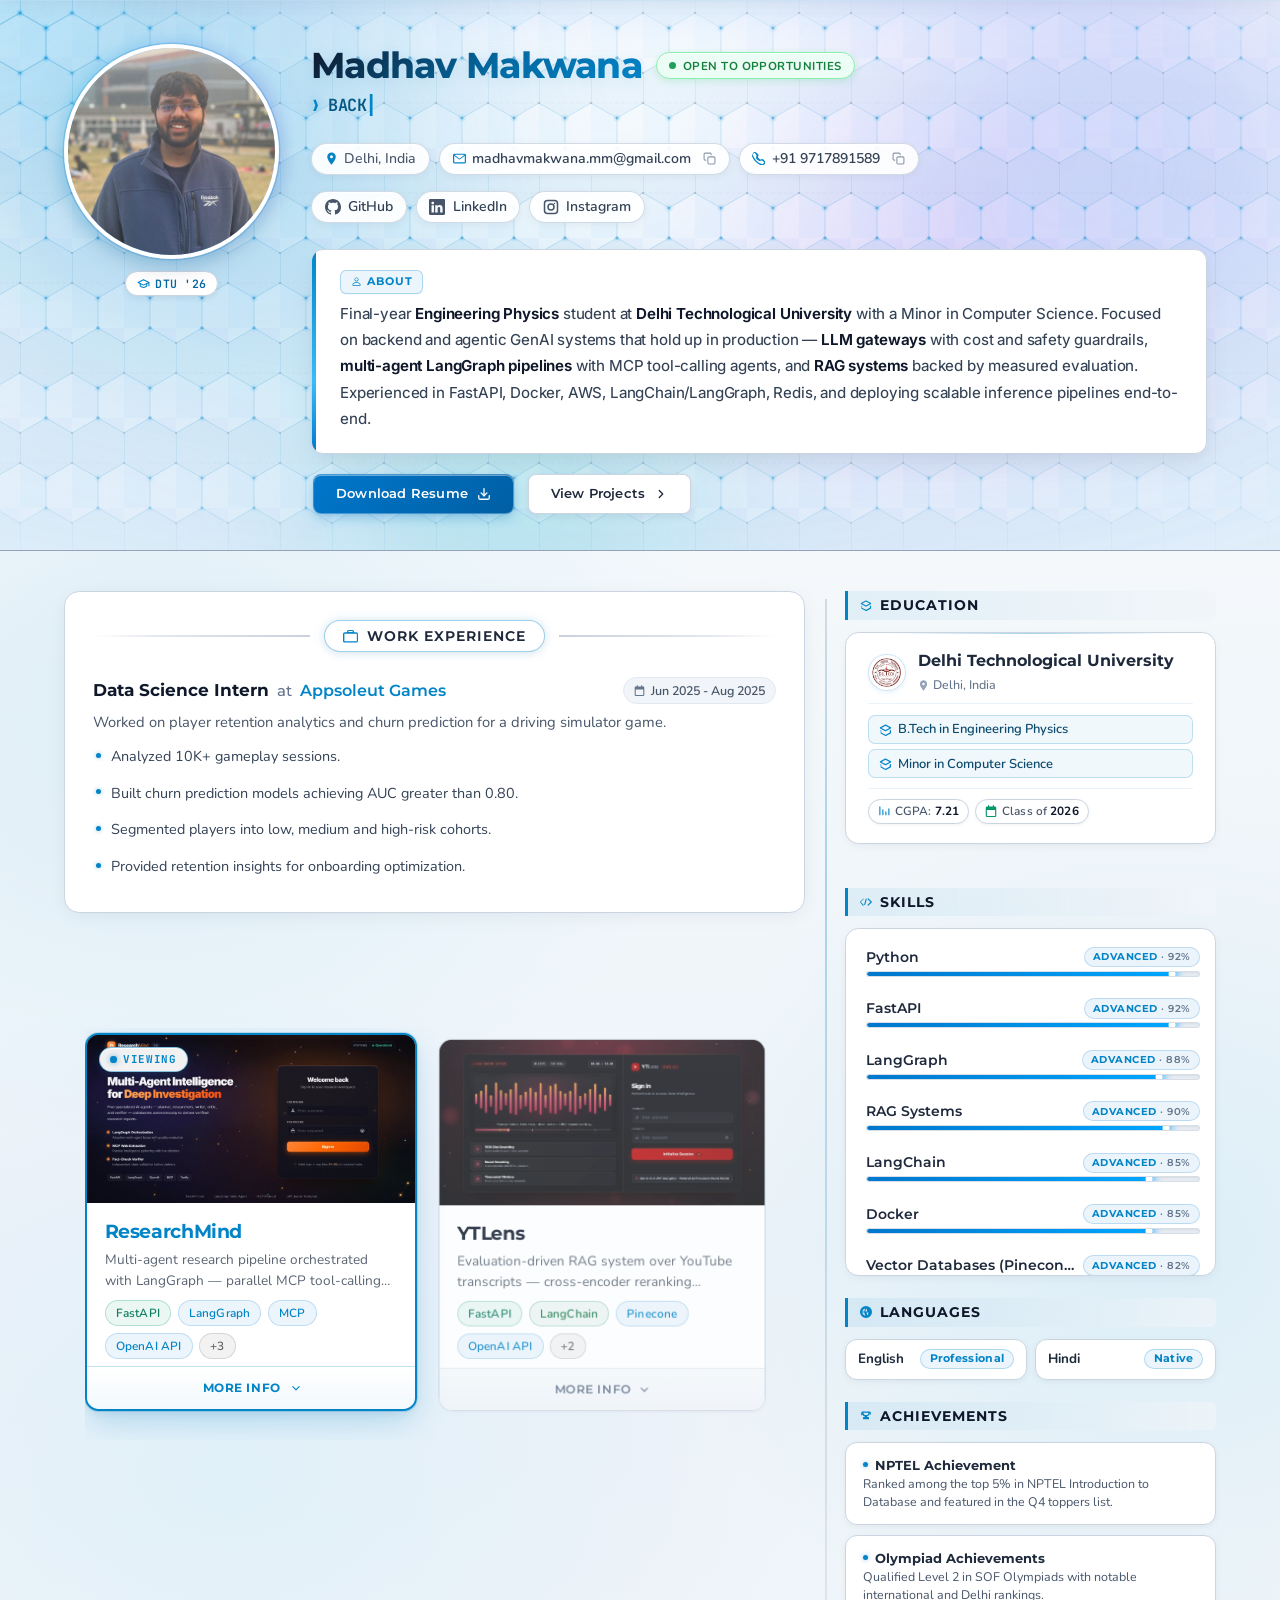
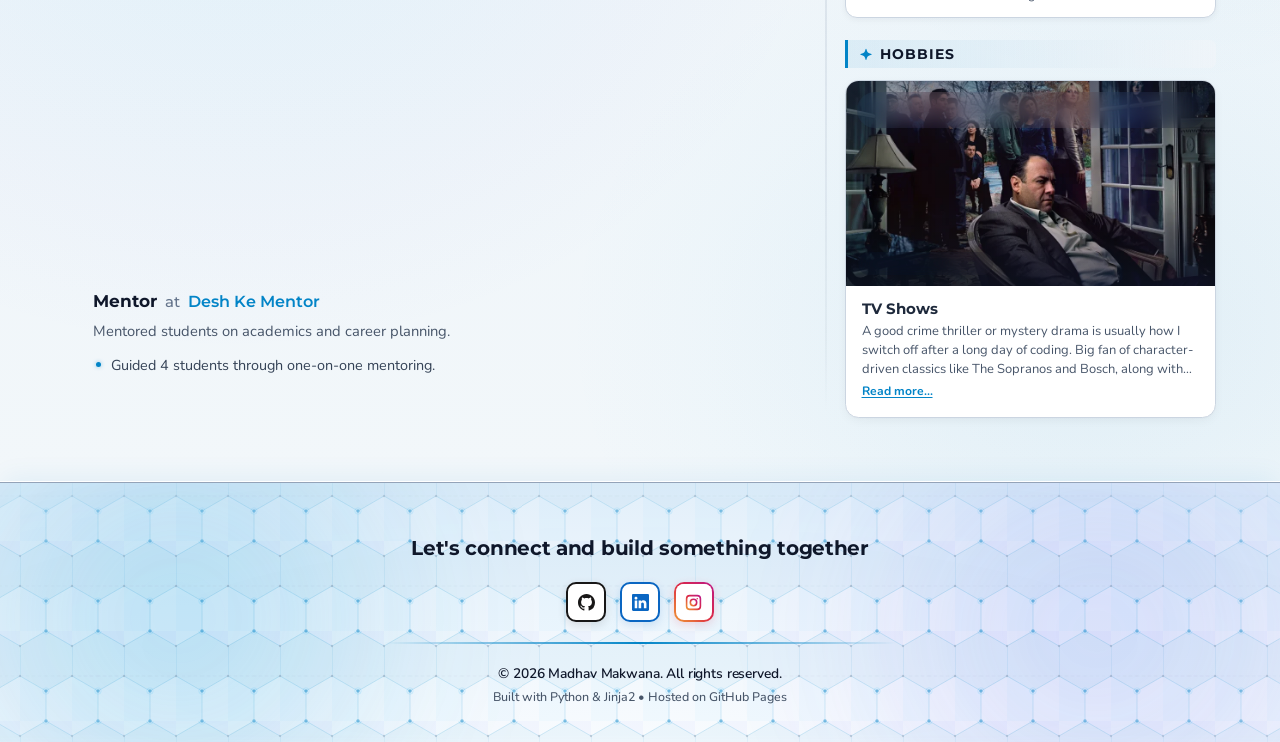
==== commit 3dbfee8b: "Preserve portfolio styling, header/footer improvements, and modal navigation" ====
--- a/index.html
+++ b/index.html
@@ -1379,13 +1379,33 @@
                     <div class="gallery main-gallery project-modal-gallery">
                       
                         <figure>
-                          <div class="browser-chrome" aria-hidden="true">
-                            <div class="browser-chrome-dots">
-                              <span class="browser-chrome-dot browser-chrome-dot-red"></span>
-                              <span class="browser-chrome-dot browser-chrome-dot-yellow"></span>
-                              <span class="browser-chrome-dot browser-chrome-dot-green"></span>
+                          <div class="browser-chrome">
+                            <div class="browser-chrome-left">
+                              <div class="browser-chrome-dots" aria-hidden="true">
+                                <span class="browser-chrome-dot browser-chrome-dot-red"></span>
+                                <span class="browser-chrome-dot browser-chrome-dot-yellow"></span>
+                                <span class="browser-chrome-dot browser-chrome-dot-green"></span>
+                              </div>
+                              <div class="browser-chrome-nav" aria-hidden="true">
+                                <span class="browser-nav-arrow">&lsaquo;</span>
+                                <span class="browser-nav-arrow">&rsaquo;</span>
+                              </div>
                             </div>
-                            <div class="browser-chrome-address">ResearchMind Dashboard</div>
+                            <div class="browser-chrome-address">
+                              <svg class="browser-lock-icon" viewBox="0 0 16 16" width="11" height="11" aria-hidden="true"><path fill="currentColor" d="M4 4a4 4 0 0 1 8 0v2h.25c.966 0 1.75.784 1.75 1.75v5.5A1.75 1.75 0 0 1 12.25 15h-8.5A1.75 1.75 0 0 1 2 13.25v-5.5C2 6.784 2.784 6 3.75 6H4V4Zm1.5 2h5V4a2.5 2.5 0 0 0-5 0v2Z"/></svg>
+                              <span class="browser-protocol">https://</span>
+                              <span class="browser-domain">researchmind.madhavmakwana.dev</span>
+                            </div>
+                            <div class="browser-chrome-actions">
+                              
+                                <a href="https://researchmind.madhavmakwana.dev/" target="_blank" rel="noopener noreferrer" class="browser-chrome-btn browser-chrome-link" aria-label="Open live site in new tab" title="Open live site in new tab">
+                                  <svg viewBox="0 0 16 16" width="11" height="11" aria-hidden="true"><path fill="currentColor" d="M3.75 2h3.5a.75.75 0 0 1 0 1.5H4.5v8.5h8.5V9.75a.75.75 0 0 1 1.5 0v3.5A1.75 1.75 0 0 1 12.75 15h-9A1.75 1.75 0 0 1 2 13.25v-9A1.75 1.75 0 0 1 3.75 2Zm6.5 0a.75.75 0 0 1 .75-.75h4.25a.75.75 0 0 1 .75.75v4.25a.75.75 0 0 1-1.5 0V3.56l-5.72 5.72a.75.75 0 0 1-1.06-1.06l5.72-5.72h-2.69a.75.75 0 0 1-.75-.75Z"/></svg>
+                                </a>
+                              
+                              <button type="button" class="browser-chrome-btn browser-chrome-expand" aria-label="Expand preview image" title="Click to view full resolution">
+                                <svg viewBox="0 0 24 24" width="12" height="12" fill="none" stroke="currentColor" stroke-width="2.2" stroke-linecap="round" stroke-linejoin="round"><path d="M15 3h6v6M9 21H3v-6M21 3l-7 7M3 21l7-7"/></svg>
+                              </button>
+                            </div>
                           </div>
                           <div class="project-modal-img-wrap">
                             <img src="img/researchmind.webp"
@@ -1405,8 +1425,18 @@
                     </div>
                   
                 </div>
-                
-                  <footer class="project-modal-footer">
+                <footer class="project-modal-footer">
+                  <div class="project-modal-footer-nav">
+                    <button type="button" class="modal-footer-nav-btn modal-footer-prev" aria-label="Previous project" disabled>
+                      <svg viewBox="0 0 16 16" width="14" height="14" aria-hidden="true"><path fill="currentColor" d="M10.78 3.22a.75.75 0 0 1 0 1.06L6.56 8.5l4.22 4.22a.75.75 0 1 1-1.06 1.06L4.94 9.03a.75.75 0 0 1 0-1.06l4.78-4.78a.75.75 0 0 1 1.06 0Z"/></svg>
+                      <span>Prev</span>
+                    </button>
+                    <button type="button" class="modal-footer-nav-btn modal-footer-next" aria-label="Next project">
+                      <span>Next</span>
+                      <svg viewBox="0 0 16 16" width="14" height="14" aria-hidden="true"><path fill="currentColor" d="M5.22 3.22a.75.75 0 0 1 1.06 0l4.78 4.78a.75.75 0 0 1 0 1.06l-4.78 4.78a.75.75 0 0 1-1.06-1.06L9.44 8.5 5.22 4.28a.75.75 0 0 1 0-1.06Z"/></svg>
+                    </button>
+                  </div>
+                  
                     <div class="project-cta-group">
                       
                         <a class="project-cta project-cta-demo magnetic"
@@ -1429,8 +1459,8 @@
                         </a>
                       
                     </div>
-                  </footer>
-                
+                  
+                </footer>
               </div>
             
               
@@ -1558,13 +1588,33 @@
                     <div class="gallery main-gallery project-modal-gallery">
                       
                         <figure>
-                          <div class="browser-chrome" aria-hidden="true">
-                            <div class="browser-chrome-dots">
-                              <span class="browser-chrome-dot browser-chrome-dot-red"></span>
-                              <span class="browser-chrome-dot browser-chrome-dot-yellow"></span>
-                              <span class="browser-chrome-dot browser-chrome-dot-green"></span>
+                          <div class="browser-chrome">
+                            <div class="browser-chrome-left">
+                              <div class="browser-chrome-dots" aria-hidden="true">
+                                <span class="browser-chrome-dot browser-chrome-dot-red"></span>
+                                <span class="browser-chrome-dot browser-chrome-dot-yellow"></span>
+                                <span class="browser-chrome-dot browser-chrome-dot-green"></span>
+                              </div>
+                              <div class="browser-chrome-nav" aria-hidden="true">
+                                <span class="browser-nav-arrow">&lsaquo;</span>
+                                <span class="browser-nav-arrow">&rsaquo;</span>
+                              </div>
                             </div>
-                            <div class="browser-chrome-address">YTLens Interface</div>
+                            <div class="browser-chrome-address">
+                              <svg class="browser-lock-icon" viewBox="0 0 16 16" width="11" height="11" aria-hidden="true"><path fill="currentColor" d="M4 4a4 4 0 0 1 8 0v2h.25c.966 0 1.75.784 1.75 1.75v5.5A1.75 1.75 0 0 1 12.25 15h-8.5A1.75 1.75 0 0 1 2 13.25v-5.5C2 6.784 2.784 6 3.75 6H4V4Zm1.5 2h5V4a2.5 2.5 0 0 0-5 0v2Z"/></svg>
+                              <span class="browser-protocol">https://</span>
+                              <span class="browser-domain">ytlens.madhavmakwana.dev</span>
+                            </div>
+                            <div class="browser-chrome-actions">
+                              
+                                <a href="https://ytlens.madhavmakwana.dev" target="_blank" rel="noopener noreferrer" class="browser-chrome-btn browser-chrome-link" aria-label="Open live site in new tab" title="Open live site in new tab">
+                                  <svg viewBox="0 0 16 16" width="11" height="11" aria-hidden="true"><path fill="currentColor" d="M3.75 2h3.5a.75.75 0 0 1 0 1.5H4.5v8.5h8.5V9.75a.75.75 0 0 1 1.5 0v3.5A1.75 1.75 0 0 1 12.75 15h-9A1.75 1.75 0 0 1 2 13.25v-9A1.75 1.75 0 0 1 3.75 2Zm6.5 0a.75.75 0 0 1 .75-.75h4.25a.75.75 0 0 1 .75.75v4.25a.75.75 0 0 1-1.5 0V3.56l-5.72 5.72a.75.75 0 0 1-1.06-1.06l5.72-5.72h-2.69a.75.75 0 0 1-.75-.75Z"/></svg>
+                                </a>
+                              
+                              <button type="button" class="browser-chrome-btn browser-chrome-expand" aria-label="Expand preview image" title="Click to view full resolution">
+                                <svg viewBox="0 0 24 24" width="12" height="12" fill="none" stroke="currentColor" stroke-width="2.2" stroke-linecap="round" stroke-linejoin="round"><path d="M15 3h6v6M9 21H3v-6M21 3l-7 7M3 21l7-7"/></svg>
+                              </button>
+                            </div>
                           </div>
                           <div class="project-modal-img-wrap">
                             <img src="img/ytlens.webp"
@@ -1584,8 +1634,18 @@
                     </div>
                   
                 </div>
-                
-                  <footer class="project-modal-footer">
+                <footer class="project-modal-footer">
+                  <div class="project-modal-footer-nav">
+                    <button type="button" class="modal-footer-nav-btn modal-footer-prev" aria-label="Previous project">
+                      <svg viewBox="0 0 16 16" width="14" height="14" aria-hidden="true"><path fill="currentColor" d="M10.78 3.22a.75.75 0 0 1 0 1.06L6.56 8.5l4.22 4.22a.75.75 0 1 1-1.06 1.06L4.94 9.03a.75.75 0 0 1 0-1.06l4.78-4.78a.75.75 0 0 1 1.06 0Z"/></svg>
+                      <span>Prev</span>
+                    </button>
+                    <button type="button" class="modal-footer-nav-btn modal-footer-next" aria-label="Next project">
+                      <span>Next</span>
+                      <svg viewBox="0 0 16 16" width="14" height="14" aria-hidden="true"><path fill="currentColor" d="M5.22 3.22a.75.75 0 0 1 1.06 0l4.78 4.78a.75.75 0 0 1 0 1.06l-4.78 4.78a.75.75 0 0 1-1.06-1.06L9.44 8.5 5.22 4.28a.75.75 0 0 1 0-1.06Z"/></svg>
+                    </button>
+                  </div>
+                  
                     <div class="project-cta-group">
                       
                         <a class="project-cta project-cta-demo magnetic"
@@ -1608,8 +1668,8 @@
                         </a>
                       
                     </div>
-                  </footer>
-                
+                  
+                </footer>
               </div>
             
               
@@ -1735,13 +1795,29 @@
                     <div class="gallery main-gallery project-modal-gallery">
                       
                         <figure>
-                          <div class="browser-chrome" aria-hidden="true">
-                            <div class="browser-chrome-dots">
-                              <span class="browser-chrome-dot browser-chrome-dot-red"></span>
-                              <span class="browser-chrome-dot browser-chrome-dot-yellow"></span>
-                              <span class="browser-chrome-dot browser-chrome-dot-green"></span>
+                          <div class="browser-chrome">
+                            <div class="browser-chrome-left">
+                              <div class="browser-chrome-dots" aria-hidden="true">
+                                <span class="browser-chrome-dot browser-chrome-dot-red"></span>
+                                <span class="browser-chrome-dot browser-chrome-dot-yellow"></span>
+                                <span class="browser-chrome-dot browser-chrome-dot-green"></span>
+                              </div>
+                              <div class="browser-chrome-nav" aria-hidden="true">
+                                <span class="browser-nav-arrow">&lsaquo;</span>
+                                <span class="browser-nav-arrow">&rsaquo;</span>
+                              </div>
                             </div>
-                            <div class="browser-chrome-address">LLM Gateway Architecture</div>
+                            <div class="browser-chrome-address">
+                              <svg class="browser-lock-icon" viewBox="0 0 16 16" width="11" height="11" aria-hidden="true"><path fill="currentColor" d="M4 4a4 4 0 0 1 8 0v2h.25c.966 0 1.75.784 1.75 1.75v5.5A1.75 1.75 0 0 1 12.25 15h-8.5A1.75 1.75 0 0 1 2 13.25v-5.5C2 6.784 2.784 6 3.75 6H4V4Zm1.5 2h5V4a2.5 2.5 0 0 0-5 0v2Z"/></svg>
+                              <span class="browser-protocol">https://</span>
+                              <span class="browser-domain">github.com/Maddy-MM/llm-gateway</span>
+                            </div>
+                            <div class="browser-chrome-actions">
+                              
+                              <button type="button" class="browser-chrome-btn browser-chrome-expand" aria-label="Expand preview image" title="Click to view full resolution">
+                                <svg viewBox="0 0 24 24" width="12" height="12" fill="none" stroke="currentColor" stroke-width="2.2" stroke-linecap="round" stroke-linejoin="round"><path d="M15 3h6v6M9 21H3v-6M21 3l-7 7M3 21l7-7"/></svg>
+                              </button>
+                            </div>
                           </div>
                           <div class="project-modal-img-wrap">
                             <img src="img/llm-gateway.webp"
@@ -1761,8 +1837,18 @@
                     </div>
                   
                 </div>
-                
-                  <footer class="project-modal-footer">
+                <footer class="project-modal-footer">
+                  <div class="project-modal-footer-nav">
+                    <button type="button" class="modal-footer-nav-btn modal-footer-prev" aria-label="Previous project">
+                      <svg viewBox="0 0 16 16" width="14" height="14" aria-hidden="true"><path fill="currentColor" d="M10.78 3.22a.75.75 0 0 1 0 1.06L6.56 8.5l4.22 4.22a.75.75 0 1 1-1.06 1.06L4.94 9.03a.75.75 0 0 1 0-1.06l4.78-4.78a.75.75 0 0 1 1.06 0Z"/></svg>
+                      <span>Prev</span>
+                    </button>
+                    <button type="button" class="modal-footer-nav-btn modal-footer-next" aria-label="Next project" disabled>
+                      <span>Next</span>
+                      <svg viewBox="0 0 16 16" width="14" height="14" aria-hidden="true"><path fill="currentColor" d="M5.22 3.22a.75.75 0 0 1 1.06 0l4.78 4.78a.75.75 0 0 1 0 1.06l-4.78 4.78a.75.75 0 0 1-1.06-1.06L9.44 8.5 5.22 4.28a.75.75 0 0 1 0-1.06Z"/></svg>
+                    </button>
+                  </div>
+                  
                     <div class="project-cta-group">
                       
                       
@@ -1776,18 +1862,9 @@
                         </a>
                       
                     </div>
-                  </footer>
-                
+                  
+                </footer>
               </div>
-            
-          </div>
-          <div class="project-modal-dots" id="project-modal-dots" role="tablist" aria-label="Select project">
-            
-              <button class="carousel-dot is-active" type="button" role="tab" aria-label="Go to ResearchMind — Multi-Agent AI Research System" aria-selected="true"></button>
-            
-              <button class="carousel-dot" type="button" role="tab" aria-label="Go to YTLens — RAG-Powered YouTube Q&amp;A System" aria-selected="false"></button>
-            
-              <button class="carousel-dot" type="button" role="tab" aria-label="Go to LLM Gateway — Secure, Cost-Aware Routing Proxy for LLM APIs" aria-selected="false"></button>
             
           </div>
         </div>
--- a/css/main.css
+++ b/css/main.css
@@ -226,9 +226,9 @@
 }
 
 .page-header {
-  background: linear-gradient(180deg, #edf4fa 0%, #e2ecf5 50%, #d9e6f2 100%);
+  background: radial-gradient(ellipse 120% 100% at 50% 0%, #f8fbfe 0%, #edf5fc 60%, #e2effa 100%);
   border-bottom: 1.5px solid #94a3b8;
-  box-shadow: 0 1px 0 #ffffff, 0 10px 30px -5px rgba(15, 23, 42, 0.08);
+  box-shadow: 0 1px 0 #ffffff, 0 8px 24px -4px rgba(2, 132, 199, 0.08);
   padding: 2rem 0 1.75rem;
   position: relative;
   isolation: isolate;
@@ -471,9 +471,11 @@
   text-transform: none;
   margin: 0;
   line-height: 1.2;
-  background: linear-gradient(135deg, #0f172a 0%, #1e3a8a 100%);
+  background: linear-gradient(135deg, #0f172a 0%, #0369a1 55%, #0284c7 100%);
   -webkit-background-clip: text;
   -webkit-text-fill-color: transparent;
+  background-clip: text;
+  filter: drop-shadow(0 2px 8px rgba(2, 132, 199, 0.12));
 }
 
 @media (min-width: 37.5rem) {
@@ -559,30 +561,39 @@
   }
 }
 
-/* ── Header CLI Prompt Line ── */
+/* ── Header CLI Prompt Line (Unboxed Minimalist CLI) ── */
 .header-prompt-row {
-  display: flex;
+  display: inline-flex;
   align-items: center;
   justify-content: center;
-  gap: 0.45rem;
+  gap: 0.5rem;
   margin-top: 0.35rem;
-  margin-bottom: 0.75rem;
+  margin-bottom: 0.85rem;
   margin-left: 0;
-  padding-left: 0;
+  padding: 0.1rem 0;
+  background: transparent;
+  border: none;
+  box-shadow: none;
   max-width: 100%;
-  width: 100%;
+  width: fit-content;
 }
 
 @media (min-width: 48rem) {
   .header-prompt-row {
     justify-content: flex-start;
-    margin-bottom: 0.85rem;
+    margin-bottom: 0.95rem;
   }
 }
 
 .header-prompt-arrow {
+  display: inline-flex;
+  align-items: center;
+  justify-content: center;
+  width: auto;
+  height: auto;
+  background: none;
   font-family: "JetBrains Mono", ui-monospace, SFMono-Regular, Menlo, Monaco, Consolas, monospace;
-  font-size: 1.05rem;
+  font-size: 0.96rem;
   font-weight: 800;
   color: #0284c7;
   user-select: none;
@@ -590,18 +601,17 @@
   flex-shrink: 0;
   margin: 0;
   padding: 0;
-  margin-left: -1px;
-  text-shadow: 0 0 8px rgba(2, 132, 199, 0.28);
+  text-shadow: 0 0 8px rgba(2, 132, 199, 0.45);
 }
 
 .header-label {
   font-family: "JetBrains Mono", ui-monospace, SFMono-Regular, Menlo, Monaco, Consolas, "Liberation Mono", monospace;
-  font-size: clamp(0.76rem, 2.7vw, 1.02rem);
-  font-weight: 600;
-  color: #0c4a6e;
+  font-size: clamp(0.85rem, 2.6vw, 1.02rem);
+  font-weight: 650;
+  color: #075985;
   letter-spacing: -0.015em;
   margin: 0;
-  line-height: 1.45;
+  line-height: 1.4;
   white-space: nowrap;
   overflow: hidden;
   text-overflow: ellipsis;
@@ -611,7 +621,7 @@
 
 @media (min-width: 48rem) {
   .header-label {
-    font-size: 1.02rem;
+    font-size: 1.05rem;
   }
 }
 
@@ -620,8 +630,8 @@
   display: inline-block;
   margin-left: 3px;
   color: #0284c7;
-  font-weight: 600;
-  font-size: 0.95rem;
+  font-weight: 700;
+  font-size: 1.05rem;
   animation: blink 1s step-end infinite;
   vertical-align: baseline;
 }
@@ -1102,10 +1112,16 @@
 .page-header__grid {
   position: absolute;
   inset: -32px;
-  background-image: url("data:image/svg+xml,%3Csvg width='51.96' height='90' viewBox='0 0 51.96 90' fill='none' xmlns='http://www.w3.org/2000/svg'%3E%3Cpath d='M25.98 0 L0 15 L0 45 L25.98 60 L25.98 90 M25.98 0 L51.96 15 M51.96 45 L25.98 60' stroke='rgba(100, 116, 139, 0.12)' stroke-width='0.85' stroke-linecap='round' stroke-linejoin='round'/%3E%3C/svg%3E");
+  background-image: url("data:image/svg+xml,%3Csvg width='51.96' height='90' viewBox='0 0 51.96 90' fill='none' xmlns='http://www.w3.org/2000/svg'%3E%3Cpolygon points='25.98,0 51.96,15 51.96,45 25.98,60 0,45 0,15' fill='rgba(2, 132, 199, 0.055)'/%3E%3Cpolygon points='0,45 25.98,60 25.98,90 0,90' fill='rgba(56, 189, 248, 0.04)'/%3E%3Cpolygon points='25.98,0 51.96,0 51.96,15' fill='rgba(99, 102, 241, 0.035)'/%3E%3Cpath d='M25.98 0 L0 15 L0 45 L25.98 60 L25.98 90 M25.98 0 L51.96 15 M51.96 45 L25.98 60' stroke='rgba(2, 132, 199, 0.18)' stroke-width='0.95' stroke-linecap='round' stroke-linejoin='round'/%3E%3Cpath d='M0 45 L25.98 45 M51.96 45 L25.98 45' stroke='rgba(100, 116, 139, 0.08)' stroke-width='0.7' stroke-dasharray='3 3' stroke-linecap='round'/%3E%3C/svg%3E");
   background-size: 51.96px 90px;
-  mask-image: radial-gradient(ellipse 90% 80% at 40% 35%, black 35%, rgba(0, 0, 0, 0.8) 60%, transparent 95%);
-  -webkit-mask-image: radial-gradient(ellipse 90% 80% at 40% 35%, black 35%, rgba(0, 0, 0, 0.8) 60%, transparent 95%);
+  mask-image:
+    linear-gradient(180deg, transparent 0%, rgba(0, 0, 0, 0.8) 12%, black 35%, black 88%, rgba(0, 0, 0, 0.85) 100%),
+    radial-gradient(ellipse 92% 82% at 42% 38%, black 30%, rgba(0, 0, 0, 0.85) 65%, transparent 98%);
+  -webkit-mask-image:
+    linear-gradient(180deg, transparent 0%, rgba(0, 0, 0, 0.8) 12%, black 35%, black 88%, rgba(0, 0, 0, 0.85) 100%),
+    radial-gradient(ellipse 92% 82% at 42% 38%, black 30%, rgba(0, 0, 0, 0.85) 65%, transparent 98%);
+  mask-composite: intersect;
+  -webkit-mask-composite: source-in;
   z-index: 1;
 }
 
@@ -1143,7 +1159,7 @@
 .page-header__nodes {
   position: absolute;
   inset: -32px;
-  background-image: url("data:image/svg+xml,%3Csvg width='51.96' height='90' viewBox='0 0 51.96 90' fill='none' xmlns='http://www.w3.org/2000/svg'%3E%3Ccircle cx='25.98' cy='0' r='1.2' fill='%23475569' fill-opacity='0.22'/%3E%3Ccircle cx='0' cy='15' r='1.2' fill='%23475569' fill-opacity='0.22'/%3E%3Ccircle cx='51.96' cy='15' r='1.2' fill='%23475569' fill-opacity='0.22'/%3E%3Ccircle cx='0' cy='45' r='1.2' fill='%23475569' fill-opacity='0.22'/%3E%3Ccircle cx='51.96' cy='45' r='1.2' fill='%23475569' fill-opacity='0.22'/%3E%3Ccircle cx='25.98' cy='60' r='1.2' fill='%23475569' fill-opacity='0.22'/%3E%3Ccircle cx='25.98' cy='90' r='1.2' fill='%23475569' fill-opacity='0.22'/%3E%3C/svg%3E");
+  background-image: url("data:image/svg+xml,%3Csvg width='51.96' height='90' viewBox='0 0 51.96 90' fill='none' xmlns='http://www.w3.org/2000/svg'%3E%3Ccircle cx='25.98' cy='0' r='1.8' fill='%230284c7' fill-opacity='0.45'/%3E%3Ccircle cx='25.98' cy='0' r='3.2' stroke='%2338bdf8' stroke-width='0.65' stroke-opacity='0.28'/%3E%3Ccircle cx='0' cy='15' r='1.2' fill='%2364748b' fill-opacity='0.28'/%3E%3Ccircle cx='51.96' cy='15' r='1.2' fill='%2364748b' fill-opacity='0.28'/%3E%3Ccircle cx='0' cy='45' r='1.2' fill='%2364748b' fill-opacity='0.28'/%3E%3Ccircle cx='51.96' cy='45' r='1.2' fill='%2364748b' fill-opacity='0.28'/%3E%3Ccircle cx='25.98' cy='60' r='1.8' fill='%230284c7' fill-opacity='0.45'/%3E%3Ccircle cx='25.98' cy='60' r='3.2' stroke='%2338bdf8' stroke-width='0.65' stroke-opacity='0.28'/%3E%3Ccircle cx='25.98' cy='90' r='1.8' fill='%230284c7' fill-opacity='0.45'/%3E%3C/svg%3E");
   background-size: 51.96px 90px;
   mask-image: radial-gradient(ellipse 90% 80% at 40% 35%, black 35%, rgba(0, 0, 0, 0.8) 60%, transparent 95%);
   -webkit-mask-image: radial-gradient(ellipse 90% 80% at 40% 35%, black 35%, rgba(0, 0, 0, 0.8) 60%, transparent 95%);
@@ -1426,9 +1442,9 @@
 /* COLLAPSED HEADER - END */
 
 .page-footer {
-  background: linear-gradient(180deg, #d9e6f2 0%, #e2ecf5 50%, #edf4fa 100%);
+  background: radial-gradient(ellipse 120% 100% at 50% 100%, #f8fbfe 0%, #edf5fc 60%, #e2effa 100%);
   border-top: 1.5px solid #94a3b8;
-  box-shadow: 0 -1px 0 #ffffff, 0 -8px 24px -4px rgba(15, 23, 42, 0.07);
+  box-shadow: 0 -1px 0 #ffffff, 0 -8px 24px -4px rgba(2, 132, 199, 0.08);
   position: relative;
   isolation: isolate;
   overflow: hidden;
@@ -1458,10 +1474,16 @@
 .page-footer__grid {
   position: absolute;
   inset: -32px;
-  background-image: url("data:image/svg+xml,%3Csvg width='51.96' height='90' viewBox='0 0 51.96 90' fill='none' xmlns='http://www.w3.org/2000/svg'%3E%3Cpath d='M25.98 0 L0 15 L0 45 L25.98 60 L25.98 90 M25.98 0 L51.96 15 M51.96 45 L25.98 60' stroke='rgba(100, 116, 139, 0.1)' stroke-width='0.85' stroke-linecap='round' stroke-linejoin='round'/%3E%3C/svg%3E");
+  background-image: url("data:image/svg+xml,%3Csvg width='51.96' height='90' viewBox='0 0 51.96 90' fill='none' xmlns='http://www.w3.org/2000/svg'%3E%3Cpolygon points='25.98,0 51.96,15 51.96,45 25.98,60 0,45 0,15' fill='rgba(2, 132, 199, 0.05)'/%3E%3Cpolygon points='0,45 25.98,60 25.98,90 0,90' fill='rgba(56, 189, 248, 0.035)'/%3E%3Cpolygon points='25.98,0 51.96,0 51.96,15' fill='rgba(99, 102, 241, 0.03)'/%3E%3Cpath d='M25.98 0 L0 15 L0 45 L25.98 60 L25.98 90 M25.98 0 L51.96 15 M51.96 45 L25.98 60' stroke='rgba(2, 132, 199, 0.16)' stroke-width='0.95' stroke-linecap='round' stroke-linejoin='round'/%3E%3Cpath d='M0 45 L25.98 45 M51.96 45 L25.98 45' stroke='rgba(100, 116, 139, 0.08)' stroke-width='0.7' stroke-dasharray='3 3' stroke-linecap='round'/%3E%3C/svg%3E");
   background-size: 51.96px 90px;
-  mask-image: radial-gradient(ellipse 90% 80% at 50% 60%, black 35%, rgba(0, 0, 0, 0.8) 60%, transparent 95%);
-  -webkit-mask-image: radial-gradient(ellipse 90% 80% at 50% 60%, black 35%, rgba(0, 0, 0, 0.8) 60%, transparent 95%);
+  mask-image:
+    linear-gradient(180deg, rgba(0, 0, 0, 0.85) 0%, black 15%, black 88%, transparent 100%),
+    radial-gradient(ellipse 92% 82% at 50% 60%, black 32%, rgba(0, 0, 0, 0.85) 65%, transparent 98%);
+  -webkit-mask-image:
+    linear-gradient(180deg, rgba(0, 0, 0, 0.85) 0%, black 15%, black 88%, transparent 100%),
+    radial-gradient(ellipse 92% 82% at 50% 60%, black 32%, rgba(0, 0, 0, 0.85) 65%, transparent 98%);
+  mask-composite: intersect;
+  -webkit-mask-composite: source-in;
   z-index: 1;
 }
 
@@ -1499,7 +1521,7 @@
 .page-footer__nodes {
   position: absolute;
   inset: -32px;
-  background-image: url("data:image/svg+xml,%3Csvg width='51.96' height='90' viewBox='0 0 51.96 90' fill='none' xmlns='http://www.w3.org/2000/svg'%3E%3Ccircle cx='25.98' cy='0' r='1.2' fill='%23475569' fill-opacity='0.22'/%3E%3Ccircle cx='0' cy='15' r='1.2' fill='%23475569' fill-opacity='0.22'/%3E%3Ccircle cx='51.96' cy='15' r='1.2' fill='%23475569' fill-opacity='0.22'/%3E%3Ccircle cx='0' cy='45' r='1.2' fill='%23475569' fill-opacity='0.22'/%3E%3Ccircle cx='51.96' cy='45' r='1.2' fill='%23475569' fill-opacity='0.22'/%3E%3Ccircle cx='25.98' cy='60' r='1.2' fill='%23475569' fill-opacity='0.22'/%3E%3Ccircle cx='25.98' cy='90' r='1.2' fill='%23475569' fill-opacity='0.22'/%3E%3C/svg%3E");
+  background-image: url("data:image/svg+xml,%3Csvg width='51.96' height='90' viewBox='0 0 51.96 90' fill='none' xmlns='http://www.w3.org/2000/svg'%3E%3Ccircle cx='25.98' cy='0' r='1.8' fill='%230284c7' fill-opacity='0.45'/%3E%3Ccircle cx='25.98' cy='0' r='3.2' stroke='%2338bdf8' stroke-width='0.65' stroke-opacity='0.28'/%3E%3Ccircle cx='0' cy='15' r='1.2' fill='%2364748b' fill-opacity='0.28'/%3E%3Ccircle cx='51.96' cy='15' r='1.2' fill='%2364748b' fill-opacity='0.28'/%3E%3Ccircle cx='0' cy='45' r='1.2' fill='%2364748b' fill-opacity='0.28'/%3E%3Ccircle cx='51.96' cy='45' r='1.2' fill='%2364748b' fill-opacity='0.28'/%3E%3Ccircle cx='25.98' cy='60' r='1.8' fill='%230284c7' fill-opacity='0.45'/%3E%3Ccircle cx='25.98' cy='60' r='3.2' stroke='%2338bdf8' stroke-width='0.65' stroke-opacity='0.28'/%3E%3Ccircle cx='25.98' cy='90' r='1.8' fill='%230284c7' fill-opacity='0.45'/%3E%3C/svg%3E");
   background-size: 51.96px 90px;
   mask-image: radial-gradient(ellipse 90% 80% at 50% 60%, black 35%, rgba(0, 0, 0, 0.8) 60%, transparent 95%);
   -webkit-mask-image: radial-gradient(ellipse 90% 80% at 50% 60%, black 35%, rgba(0, 0, 0, 0.8) 60%, transparent 95%);
@@ -1759,22 +1781,24 @@
   transform: translateX(-50%);
   width: min(32rem, 85%);
   height: 1.5px;
-  background: linear-gradient(90deg, transparent 0%, rgba(148, 163, 184, 0.45) 20%, rgba(2, 132, 199, 0.6) 50%, rgba(148, 163, 184, 0.45) 80%, transparent 100%);
+  background: linear-gradient(90deg, transparent 0%, rgba(2, 132, 199, 0.35) 15%, #0284c7 50%, rgba(2, 132, 199, 0.35) 85%, transparent 100%);
   border-radius: 9999px;
   pointer-events: none;
 }
 
 .footer-copyright {
   margin: 0;
-  font-size: 0.84rem;
+  font-size: 0.86rem;
+  color: #0f172a;
+  font-weight: 600;
+  letter-spacing: -0.01em;
+}
+
+.footer-attribution {
+  margin: 0;
+  font-size: 0.78rem;
   color: #475569;
   font-weight: 500;
-}
-
-.footer-attribution {
-  margin: 0;
-  font-size: 0.76rem;
-  color: #94a3b8;
 }
 
 /* Sleek Frosted Accent Section Headings & Separation */
@@ -2525,7 +2549,7 @@
   background: #ffffff;
   border: 1.5px solid #cbd5e1;
   border-radius: 0.95rem;
-  padding: 1.5rem 1.65rem;
+  padding: 1.65rem 1.75rem;
   box-shadow: 0 4px 20px -3px rgba(15, 23, 42, 0.07), 0 1px 3px rgba(0, 0, 0, 0.02), inset 0 1px 0 #ffffff;
   margin-bottom: 1.85rem;
   scroll-margin-top: 5rem;
@@ -3801,7 +3825,7 @@
   align-items: center;
   justify-content: center;
   gap: 0.8rem;
-  margin-top: 0.35rem;
+  margin-top: -0.3rem;
 }
 
 .carousel-arrow {
@@ -3937,25 +3961,7 @@
 }
 
 .project-modal-dots {
-  position: absolute;
-  left: 50%;
-  top: 0.9rem;
-  transform: translateX(-50%);
-  z-index: 4;
-  display: flex;
-  justify-content: center;
-  align-items: center;
-  gap: 0.45rem;
-  padding: 0.28rem 0.6rem;
-  border-radius: 999px;
-  background: rgba(255, 255, 255, 0.96);
-  border: 1.5px solid rgba(2, 132, 199, 0.45);
-  backdrop-filter: blur(10px);
-  -webkit-backdrop-filter: blur(10px);
-  box-shadow:
-    0 4px 16px -2px rgba(2, 132, 199, 0.22),
-    0 0 0 1px rgba(2, 132, 199, 0.12),
-    inset 0 1px 0 #ffffff;
+  display: none !important;
 }
 
 .project-modal-panel {
@@ -4018,11 +4024,25 @@
   flex: 0 0 auto;
   z-index: 3;
   padding: 2.2rem 2.8rem 1.3rem;
-  background: linear-gradient(180deg, #edf5fa 0%, #e2ecf5 100%);
-  backdrop-filter: blur(16px);
-  -webkit-backdrop-filter: blur(16px);
+  background-color: #f0f7ff;
+  background-image:
+    url("data:image/svg+xml,%3Csvg width='51.96' height='90' viewBox='0 0 51.96 90' fill='none' xmlns='http://www.w3.org/2000/svg'%3E%3Cpolygon points='25.98,0 51.96,15 51.96,45 25.98,60 0,45 0,15' fill='rgba(2, 132, 199, 0.045)'/%3E%3Cpolygon points='0,45 25.98,60 25.98,90 0,90' fill='rgba(56, 189, 248, 0.03)'/%3E%3Cpolygon points='25.98,0 51.96,0 51.96,15' fill='rgba(99, 102, 241, 0.025)'/%3E%3Cpath d='M25.98 0 L0 15 L0 45 L25.98 60 L25.98 90 M25.98 0 L51.96 15 M51.96 45 L25.98 60' stroke='rgba(2, 132, 199, 0.15)' stroke-width='0.9' stroke-linecap='round' stroke-linejoin='round'/%3E%3Cpath d='M0 45 L25.98 45 M51.96 45 L25.98 45' stroke='rgba(100, 116, 139, 0.06)' stroke-width='0.6' stroke-dasharray='3 3' stroke-linecap='round'/%3E%3C/svg%3E"),
+    radial-gradient(circle at 50% -20%, #ffffff 0%, #f0f7ff 50%, #e2effa 100%);
+  background-size: 51.96px 90px, 100% 100%;
   border-bottom: 1.5px solid rgba(2, 132, 199, 0.25);
   box-shadow: 0 4px 16px -2px rgba(2, 132, 199, 0.08);
+}
+
+.project-modal-header::after {
+  content: "";
+  position: absolute;
+  bottom: -1.5px;
+  left: 0;
+  right: 0;
+  height: 1.5px;
+  background: linear-gradient(90deg, transparent 0%, rgba(2, 132, 199, 0.35) 15%, #0284c7 50%, rgba(2, 132, 199, 0.35) 85%, transparent 100%);
+  pointer-events: none;
+  z-index: 2;
 }
 
 .project-modal-eyebrow-badge {
@@ -4085,45 +4105,45 @@
   position: relative;
   flex: 1 1 auto;
   min-height: 0;
-  overflow-y: scroll;
+  overflow-y: auto;
   padding: 1.6rem 2.8rem 2.2rem;
-  scrollbar-width: auto;
-  scrollbar-color: #0284c7 rgba(226, 232, 240, 0.8);
+  scrollbar-width: thin;
+  scrollbar-color: rgba(2, 132, 199, 0.35) transparent;
 }
 
 .project-modal-content::-webkit-scrollbar {
-  width: 10px;
+  width: 6px;
 }
 
 .project-modal-content::-webkit-scrollbar-track {
-  background: rgba(226, 232, 240, 0.7);
+  background: transparent;
+  margin: 0.5rem 0;
+}
+
+.project-modal-content::-webkit-scrollbar-thumb {
+  background: rgba(2, 132, 199, 0.32);
   border-radius: 999px;
-  margin: 0.5rem 0;
-}
-
-.project-modal-content::-webkit-scrollbar-thumb {
+  transition: background 0.2s ease;
+}
+
+.project-modal-content::-webkit-scrollbar-thumb:hover {
   background: #0284c7;
-  border: 2px solid #ffffff;
-  border-radius: 999px;
-}
-
-.project-modal-content::-webkit-scrollbar-thumb:hover {
-  background: #0369a1;
 }
 
 .project-modal-summary {
   position: relative;
   margin: 0 0 1.6rem;
-  padding: 1rem 1.25rem;
-  border-left: 3.5px solid #0077cc;
-  background: linear-gradient(135deg, rgba(0, 119, 204, 0.04) 0%, #f8fafc 100%);
-  border-radius: 0 10px 10px 0;
-  border-top: 1px solid rgba(226, 232, 240, 0.8);
-  border-right: 1px solid rgba(226, 232, 240, 0.8);
-  border-bottom: 1px solid rgba(226, 232, 240, 0.8);
-  font-size: 0.98rem;
+  padding: 1.15rem 1.35rem 1.15rem 1.45rem;
+  border-left: 4px solid #0284c7;
+  background: linear-gradient(135deg, rgba(2, 132, 199, 0.06) 0%, rgba(240, 247, 255, 0.75) 50%, #ffffff 100%);
+  border-radius: 0 12px 12px 0;
+  border-top: 1px solid rgba(2, 132, 199, 0.15);
+  border-right: 1px solid rgba(2, 132, 199, 0.15);
+  border-bottom: 1px solid rgba(2, 132, 199, 0.15);
+  box-shadow: 0 2px 12px -2px rgba(2, 132, 199, 0.06);
+  font-size: 0.96rem;
   font-weight: 500;
-  line-height: 1.65;
+  line-height: 1.68;
   color: #1e293b;
 }
 
@@ -4158,28 +4178,41 @@
   position: relative;
   display: flex;
   align-items: flex-start;
-  gap: 0.65rem;
-  padding: 0.7rem 0.95rem;
+  gap: 0.75rem;
+  padding: 0.75rem 1rem;
   background: #ffffff;
-  border: 1px solid rgba(226, 232, 240, 0.9);
-  border-radius: 0.65rem;
+  border: 1px solid rgba(220, 230, 242, 0.95);
+  border-radius: 0.75rem;
   font-size: 0.92rem;
   line-height: 1.55;
   color: #334155;
   box-shadow: 0 1px 3px rgba(15, 23, 42, 0.02);
-  transition: border-color 0.2s ease, transform 0.2s ease, box-shadow 0.2s ease;
+  transition: border-color 0.2s ease, transform 0.2s cubic-bezier(0.16, 1, 0.3, 1), box-shadow 0.2s ease;
 }
 
 .project-modal-highlights li:hover {
-  border-color: rgba(0, 119, 204, 0.28);
-  transform: translateY(-1px);
-  box-shadow: 0 4px 12px rgba(0, 70, 140, 0.05);
+  border-color: rgba(2, 132, 199, 0.35);
+  transform: translateX(3px);
+  box-shadow: 0 4px 14px rgba(2, 132, 199, 0.08);
 }
 
 .highlight-bullet-icon {
   color: #0284c7;
+  background: rgba(2, 132, 199, 0.1);
+  padding: 3px;
+  border-radius: 50%;
+  width: 20px;
+  height: 20px;
   flex-shrink: 0;
-  margin-top: 0.2rem;
+  margin-top: 0.15rem;
+  box-sizing: border-box;
+  transition: background 0.2s ease, color 0.2s ease, transform 0.2s ease;
+}
+
+.project-modal-highlights li:hover .highlight-bullet-icon {
+  background: #0284c7;
+  color: #ffffff;
+  transform: scale(1.1);
 }
 
 .project-modal-gallery {
@@ -4189,70 +4222,199 @@
 
 .project-modal-gallery figure {
   width: 100%;
-  border-radius: 1.15rem;
+  border-radius: 0.75rem;
   overflow: hidden;
   border: 1.5px solid #cbd5e1;
-  box-shadow: 0 8px 24px -4px rgba(15, 23, 42, 0.08), 0 2px 6px rgba(0, 0, 0, 0.02);
-  background: #ffffff;
+  box-shadow: 0 8px 24px -4px rgba(15, 23, 42, 0.1), 0 2px 6px rgba(0, 0, 0, 0.02);
+  background: #090e1a;
   margin: 0;
   transition: border-color 0.25s ease, box-shadow 0.25s ease;
 }
 
 .project-modal-gallery figure:hover {
   border-color: #0284c7;
-  box-shadow: 0 12px 30px -4px rgba(2, 132, 199, 0.18), 0 4px 12px rgba(15, 23, 42, 0.04);
+  box-shadow: 0 12px 30px -4px rgba(2, 132, 199, 0.2), 0 4px 12px rgba(15, 23, 42, 0.04);
 }
 
 .browser-chrome {
+  position: relative;
   display: flex;
   align-items: center;
   justify-content: space-between;
   width: 100%;
-  padding: 0.5rem 0.95rem;
-  background: linear-gradient(180deg, #f8fafc 0%, #f1f5f9 100%);
-  border-bottom: 1.5px solid #e2e8f0;
+  padding: 0.65rem 1rem;
+  background-color: #f0f7ff;
+  background-image:
+    url("data:image/svg+xml,%3Csvg width='51.96' height='90' viewBox='0 0 51.96 90' fill='none' xmlns='http://www.w3.org/2000/svg'%3E%3Cpolygon points='25.98,0 51.96,15 51.96,45 25.98,60 0,45 0,15' fill='rgba(2, 132, 199, 0.045)'/%3E%3Cpolygon points='0,45 25.98,60 25.98,90 0,90' fill='rgba(56, 189, 248, 0.03)'/%3E%3Cpolygon points='25.98,0 51.96,0 51.96,15' fill='rgba(99, 102, 241, 0.025)'/%3E%3Cpath d='M25.98 0 L0 15 L0 45 L25.98 60 L25.98 90 M25.98 0 L51.96 15 M51.96 45 L25.98 60' stroke='rgba(2, 132, 199, 0.15)' stroke-width='0.9' stroke-linecap='round' stroke-linejoin='round'/%3E%3Cpath d='M0 45 L25.98 45 M51.96 45 L25.98 45' stroke='rgba(100, 116, 139, 0.06)' stroke-width='0.6' stroke-dasharray='3 3' stroke-linecap='round'/%3E%3C/svg%3E"),
+    radial-gradient(circle at 50% -20%, #ffffff 0%, #f0f7ff 50%, #e2effa 100%);
+  background-size: 51.96px 90px, 100% 100%;
+  border-bottom: 1.5px solid rgba(2, 132, 199, 0.25);
   box-sizing: border-box;
+  gap: 0.6rem;
+  box-shadow: 0 4px 16px -2px rgba(2, 132, 199, 0.08);
+}
+
+.browser-chrome::after {
+  content: "";
+  position: absolute;
+  bottom: -1.5px;
+  left: 0;
+  right: 0;
+  height: 1.5px;
+  background: linear-gradient(90deg, transparent 0%, rgba(2, 132, 199, 0.35) 15%, #0284c7 50%, rgba(2, 132, 199, 0.35) 85%, transparent 100%);
+  pointer-events: none;
+  z-index: 2;
+}
+
+.browser-chrome-left {
+  display: flex;
+  align-items: center;
+  gap: 0.6rem;
+  flex: 0 0 auto;
 }
 
 .browser-chrome-dots {
   display: flex;
   align-items: center;
-  gap: 0.35rem;
+  gap: 0.32rem;
 }
 
 .browser-chrome-dot {
-  width: 0.55rem;
-  height: 0.55rem;
+  width: 9px;
+  height: 9px;
   border-radius: 50%;
   flex: 0 0 auto;
+  box-shadow: inset 0 1px 1px rgba(255, 255, 255, 0.4), 0 1px 2px rgba(0, 0, 0, 0.1);
+  transition: transform 0.15s ease;
+}
+
+.browser-chrome-dot:hover {
+  transform: scale(1.15);
 }
 
 .browser-chrome-dot-red {
-  background: #f87171;
+  background: #ff5f56;
+  border: 1px solid #e0443e;
 }
 
 .browser-chrome-dot-yellow {
-  background: #fbbf24;
+  background: #ffbd2e;
+  border: 1px solid #dea123;
 }
 
 .browser-chrome-dot-green {
-  background: #34d399;
+  background: #27c93f;
+  border: 1px solid #1aab29;
+}
+
+.browser-chrome-nav {
+  display: inline-flex;
+  align-items: center;
+  gap: 0.25rem;
+  color: #94a3b8;
+  font-family: -apple-system, BlinkMacSystemFont, "Segoe UI", Roboto, sans-serif;
+  font-size: 0.95rem;
+  line-height: 1;
+  user-select: none;
+}
+
+.browser-nav-arrow {
+  cursor: default;
+  opacity: 0.5;
+  transition: opacity 0.15s ease, color 0.15s ease;
+}
+
+.browser-nav-arrow:hover {
+  opacity: 1;
+  color: #0284c7;
 }
 
 .browser-chrome-address {
+  display: inline-flex;
+  align-items: center;
+  justify-content: center;
+  gap: 0.35rem;
   font-family: "JetBrains Mono", ui-monospace, SFMono-Regular, monospace;
-  font-size: 0.68rem;
-  font-weight: 600;
-  color: #475569;
+  font-size: 0.64rem;
+  font-weight: 500;
+  color: #0f172a;
   background: #ffffff;
-  padding: 0.2rem 0.85rem;
+  padding: 0.2rem 0.95rem;
   border-radius: 999px;
-  border: 1px solid #cbd5e1;
-  box-shadow: inset 0 1px 2px rgba(15, 23, 42, 0.03);
-  max-width: 70%;
+  border: 1px solid rgba(2, 132, 199, 0.3);
+  box-shadow:
+    0 1px 3px rgba(15, 23, 42, 0.04),
+    inset 0 1px 0 #ffffff;
+  max-width: 52%;
   overflow: hidden;
   text-overflow: ellipsis;
   white-space: nowrap;
+  transition: border-color 0.2s ease, box-shadow 0.2s ease, transform 0.2s ease;
+}
+
+.browser-chrome-address:hover {
+  border-color: #0284c7;
+  box-shadow:
+    0 2px 8px rgba(2, 132, 199, 0.16),
+    inset 0 1px 0 #ffffff;
+}
+
+.browser-lock-icon {
+  color: #0284c7;
+  flex-shrink: 0;
+  width: 10px;
+  height: 10px;
+}
+
+.browser-protocol {
+  color: #94a3b8;
+  font-weight: 500;
+}
+
+.browser-domain {
+  color: #0f172a;
+  font-weight: 600;
+}
+
+.browser-chrome-actions {
+  display: flex;
+  align-items: center;
+  gap: 0.35rem;
+  flex: 0 0 auto;
+}
+
+.browser-chrome-btn {
+  display: inline-flex;
+  align-items: center;
+  justify-content: center;
+  width: 24px;
+  height: 24px;
+  border-radius: 6px;
+  border: 1px solid rgba(2, 132, 199, 0.28);
+  background: #ffffff;
+  color: #0284c7;
+  cursor: pointer;
+  padding: 0;
+  text-decoration: none !important;
+  box-shadow: 0 1px 2px rgba(15, 23, 42, 0.04), inset 0 1px 0 #ffffff;
+  transition: background 0.16s ease, color 0.16s ease, border-color 0.16s ease, transform 0.16s ease, box-shadow 0.16s ease;
+}
+
+.browser-chrome-btn:hover {
+  background: #0284c7;
+  color: #ffffff !important;
+  border-color: #0284c7;
+  transform: translateY(-1px);
+  box-shadow: 0 2px 6px rgba(2, 132, 199, 0.25);
+}
+
+.browser-chrome-btn svg {
+  width: 11px;
+  height: 11px;
+}
+
+.browser-chrome-btn svg {
+  color: inherit !important;
 }
 
 .project-modal-img-wrap {
@@ -4261,14 +4423,14 @@
   max-width: 100%;
   height: auto;
   min-height: 220px;
-  max-height: 400px;
+  max-height: 440px;
   display: flex;
   align-items: center;
   justify-content: center;
   cursor: zoom-in;
   overflow: hidden;
   background: #090e1a;
-  padding: 0.65rem 0.65rem 0.75rem;
+  padding: 0;
   box-sizing: border-box;
 }
 
@@ -4277,18 +4439,18 @@
   width: 100% !important;
   max-width: 100% !important;
   height: auto !important;
-  max-height: 380px !important;
+  max-height: 440px !important;
   display: block !important;
   object-fit: contain !important;
-  object-position: center !important;
-  border: 1px solid rgba(255, 255, 255, 0.08) !important;
-  border-radius: 0.65rem !important;
-  box-shadow: 0 4px 20px -2px rgba(0, 0, 0, 0.45) !important;
-  transition: transform 0.5s cubic-bezier(0.16, 1, 0.3, 1), filter 0.3s ease;
+  object-position: top center !important;
+  border: none !important;
+  border-radius: 0 !important;
+  box-shadow: none !important;
+  transition: transform 0.4s cubic-bezier(0.16, 1, 0.3, 1), filter 0.3s ease;
 }
 
 .project-modal-img-wrap:hover img {
-  transform: scale(1.02);
+  transform: scale(1.015);
 }
 
 .project-modal-img-hint {
@@ -4327,15 +4489,24 @@
 }
 
 @media (max-width: 47.99rem) {
+  .browser-chrome-nav {
+    display: none;
+  }
+
+  .browser-chrome-address {
+    max-width: 55%;
+    font-size: 0.65rem;
+    padding: 0.22rem 0.65rem;
+  }
+
   .project-modal-img-wrap {
-    padding: 0.4rem;
     min-height: 180px;
-    max-height: 260px;
+    max-height: 280px;
   }
 
   .project-modal-img-wrap img,
   .project-modal-gallery .project-modal-img-wrap img {
-    max-height: 240px !important;
+    max-height: 280px !important;
   }
 }
 
@@ -4345,13 +4516,83 @@
   z-index: 3;
   margin-top: auto;
   padding: 1.1rem 2.8rem;
-  background: rgba(255, 255, 255, 0.95);
-  backdrop-filter: blur(16px);
-  -webkit-backdrop-filter: blur(16px);
-  border-top: 1px solid rgba(226, 232, 240, 0.9);
-  display: flex;
-  align-items: center;
-  justify-content: flex-end;
+  background-color: #f0f7ff;
+  background-image:
+    url("data:image/svg+xml,%3Csvg width='51.96' height='90' viewBox='0 0 51.96 90' fill='none' xmlns='http://www.w3.org/2000/svg'%3E%3Cpolygon points='25.98,0 51.96,15 51.96,45 25.98,60 0,45 0,15' fill='rgba(2, 132, 199, 0.045)'/%3E%3Cpolygon points='0,45 25.98,60 25.98,90 0,90' fill='rgba(56, 189, 248, 0.03)'/%3E%3Cpolygon points='25.98,0 51.96,0 51.96,15' fill='rgba(99, 102, 241, 0.025)'/%3E%3Cpath d='M25.98 0 L0 15 L0 45 L25.98 60 L25.98 90 M25.98 0 L51.96 15 M51.96 45 L25.98 60' stroke='rgba(2, 132, 199, 0.15)' stroke-width='0.9' stroke-linecap='round' stroke-linejoin='round'/%3E%3Cpath d='M0 45 L25.98 45 M51.96 45 L25.98 45' stroke='rgba(100, 116, 139, 0.06)' stroke-width='0.6' stroke-dasharray='3 3' stroke-linecap='round'/%3E%3C/svg%3E"),
+    radial-gradient(circle at 50% 120%, #ffffff 0%, #f0f7ff 50%, #e2effa 100%);
+  background-size: 51.96px 90px, 100% 100%;
+  border-top: 1.5px solid rgba(2, 132, 199, 0.25);
+  box-shadow: 0 -4px 16px -2px rgba(2, 132, 199, 0.08);
+  display: flex;
+  align-items: center;
+  justify-content: space-between;
+  gap: 1rem;
+}
+
+.project-modal-footer-nav {
+  display: flex;
+  align-items: center;
+  gap: 0.5rem;
+}
+
+.modal-footer-nav-btn {
+  display: inline-flex;
+  align-items: center;
+  gap: 0.45rem;
+  padding: 0.42rem 0.85rem;
+  border-radius: 999px;
+  background: rgba(255, 255, 255, 0.9);
+  border: 1.5px solid rgba(2, 132, 199, 0.3);
+  color: #0f172a;
+  font-family: "Montserrat", -apple-system, BlinkMacSystemFont, "Segoe UI", Roboto, sans-serif;
+  font-size: 0.76rem;
+  font-weight: 700;
+  cursor: pointer;
+  box-shadow: 0 1px 3px rgba(15, 23, 42, 0.04), inset 0 1px 0 #ffffff;
+  transition: background 0.18s ease, color 0.18s ease, border-color 0.18s ease, transform 0.18s ease, box-shadow 0.18s ease;
+}
+
+.modal-footer-nav-btn:hover:not(:disabled) {
+  background: #ffffff;
+  color: #0284c7;
+  border-color: #0284c7;
+  transform: translateY(-1px);
+  box-shadow: 0 4px 12px rgba(2, 132, 199, 0.18);
+}
+
+.modal-footer-nav-btn:disabled {
+  opacity: 0.35;
+  cursor: not-allowed;
+  pointer-events: none;
+  border-color: rgba(203, 213, 225, 0.7);
+  background: rgba(241, 245, 249, 0.7);
+  color: #94a3b8;
+  box-shadow: none;
+}
+
+.modal-footer-nav-btn svg {
+  flex-shrink: 0;
+  transition: transform 0.18s ease;
+}
+
+.modal-footer-prev:hover:not(:disabled) svg {
+  transform: translateX(-2px);
+}
+
+.modal-footer-next:hover:not(:disabled) svg {
+  transform: translateX(2px);
+}
+
+.project-modal-footer::before {
+  content: "";
+  position: absolute;
+  top: -1.5px;
+  left: 0;
+  right: 0;
+  height: 1.5px;
+  background: linear-gradient(90deg, transparent 0%, rgba(2, 132, 199, 0.35) 15%, #0284c7 50%, rgba(2, 132, 199, 0.35) 85%, transparent 100%);
+  pointer-events: none;
+  z-index: 2;
 }
 
 .project-modal-footer .project-cta-group {
@@ -4627,12 +4868,13 @@
   max-height: 82vh;
   height: 82vh;
   background: #ffffff;
-  border: 1px solid rgba(255, 255, 255, 0.3);
+  border: 1.5px solid rgba(2, 132, 199, 0.25);
   border-radius: 1.25rem;
   box-shadow:
-    0 25px 60px -15px rgba(0, 0, 0, 0.45),
-    0 10px 24px -8px rgba(0, 0, 0, 0.2),
-    0 0 0 1px rgba(255, 255, 255, 0.2) inset;
+    0 25px 60px -15px rgba(2, 132, 199, 0.22),
+    0 10px 30px -5px rgba(15, 23, 42, 0.25),
+    0 0 0 1px rgba(2, 132, 199, 0.25),
+    inset 0 1px 0 #ffffff;
   overflow: hidden;
   display: flex;
   flex-direction: column;
@@ -4683,11 +4925,25 @@
   top: 0;
   z-index: 3;
   padding: 2.2rem 2.5rem 1.2rem;
-  background: linear-gradient(180deg, #edf5fa 0%, #e2ecf5 100%);
-  backdrop-filter: blur(16px);
-  -webkit-backdrop-filter: blur(16px);
+  background-color: #f0f7ff;
+  background-image:
+    url("data:image/svg+xml,%3Csvg width='51.96' height='90' viewBox='0 0 51.96 90' fill='none' xmlns='http://www.w3.org/2000/svg'%3E%3Cpolygon points='25.98,0 51.96,15 51.96,45 25.98,60 0,45 0,15' fill='rgba(2, 132, 199, 0.045)'/%3E%3Cpolygon points='0,45 25.98,60 25.98,90 0,90' fill='rgba(56, 189, 248, 0.03)'/%3E%3Cpolygon points='25.98,0 51.96,0 51.96,15' fill='rgba(99, 102, 241, 0.025)'/%3E%3Cpath d='M25.98 0 L0 15 L0 45 L25.98 60 L25.98 90 M25.98 0 L51.96 15 M51.96 45 L25.98 60' stroke='rgba(2, 132, 199, 0.15)' stroke-width='0.9' stroke-linecap='round' stroke-linejoin='round'/%3E%3Cpath d='M0 45 L25.98 45 M51.96 45 L25.98 45' stroke='rgba(100, 116, 139, 0.06)' stroke-width='0.6' stroke-dasharray='3 3' stroke-linecap='round'/%3E%3C/svg%3E"),
+    radial-gradient(circle at 50% -20%, #ffffff 0%, #f0f7ff 50%, #e2effa 100%);
+  background-size: 51.96px 90px, 100% 100%;
   border-bottom: 1.5px solid rgba(2, 132, 199, 0.25);
   box-shadow: 0 4px 16px -2px rgba(2, 132, 199, 0.08);
+}
+
+.other-projects-modal-header::after {
+  content: "";
+  position: absolute;
+  bottom: -1.5px;
+  left: 0;
+  right: 0;
+  height: 1.5px;
+  background: linear-gradient(90deg, transparent 0%, rgba(2, 132, 199, 0.35) 15%, #0284c7 50%, rgba(2, 132, 199, 0.35) 85%, transparent 100%);
+  pointer-events: none;
+  z-index: 2;
 }
 
 .other-projects-eyebrow {
@@ -4727,31 +4983,30 @@
   position: relative;
   flex: 1 1 auto;
   min-height: 0;
-  overflow-y: scroll;
+  overflow-y: auto;
   padding: 1.8rem 2.2rem 2.2rem;
-  scrollbar-width: auto;
-  scrollbar-color: #0284c7 rgba(226, 232, 240, 0.8);
+  scrollbar-width: thin;
+  scrollbar-color: rgba(2, 132, 199, 0.35) transparent;
   background: #f8fafc;
 }
 
 .other-projects-modal-body::-webkit-scrollbar {
-  width: 10px;
+  width: 6px;
 }
 
 .other-projects-modal-body::-webkit-scrollbar-track {
-  background: rgba(226, 232, 240, 0.7);
+  background: transparent;
+  margin: 0.5rem 0;
+}
+
+.other-projects-modal-body::-webkit-scrollbar-thumb {
+  background: rgba(2, 132, 199, 0.32);
   border-radius: 999px;
-  margin: 0.5rem 0;
-}
-
-.other-projects-modal-body::-webkit-scrollbar-thumb {
+  transition: background 0.2s ease;
+}
+
+.other-projects-modal-body::-webkit-scrollbar-thumb:hover {
   background: #0284c7;
-  border: 2px solid #f8fafc;
-  border-radius: 999px;
-}
-
-.other-projects-modal-body::-webkit-scrollbar-thumb:hover {
-  background: #0369a1;
 }
 
 .other-projects-grid {
@@ -4936,14 +5191,29 @@
   bottom: 0;
   z-index: 3;
   padding: 0.95rem 2.2rem;
-  background: rgba(255, 255, 255, 0.95);
-  backdrop-filter: blur(16px);
-  -webkit-backdrop-filter: blur(16px);
-  border-top: 1px solid rgba(226, 232, 240, 0.85);
+  background-color: #f0f7ff;
+  background-image:
+    url("data:image/svg+xml,%3Csvg width='51.96' height='90' viewBox='0 0 51.96 90' fill='none' xmlns='http://www.w3.org/2000/svg'%3E%3Cpolygon points='25.98,0 51.96,15 51.96,45 25.98,60 0,45 0,15' fill='rgba(2, 132, 199, 0.045)'/%3E%3Cpolygon points='0,45 25.98,60 25.98,90 0,90' fill='rgba(56, 189, 248, 0.03)'/%3E%3Cpolygon points='25.98,0 51.96,0 51.96,15' fill='rgba(99, 102, 241, 0.025)'/%3E%3Cpath d='M25.98 0 L0 15 L0 45 L25.98 60 L25.98 90 M25.98 0 L51.96 15 M51.96 45 L25.98 60' stroke='rgba(2, 132, 199, 0.15)' stroke-width='0.9' stroke-linecap='round' stroke-linejoin='round'/%3E%3Cpath d='M0 45 L25.98 45 M51.96 45 L25.98 45' stroke='rgba(100, 116, 139, 0.06)' stroke-width='0.6' stroke-dasharray='3 3' stroke-linecap='round'/%3E%3C/svg%3E"),
+    radial-gradient(circle at 50% 120%, #ffffff 0%, #f0f7ff 50%, #e2effa 100%);
+  background-size: 51.96px 90px, 100% 100%;
+  border-top: 1.5px solid rgba(2, 132, 199, 0.25);
+  box-shadow: 0 -4px 16px -2px rgba(2, 132, 199, 0.08);
   display: flex;
   align-items: center;
   justify-content: space-between;
   gap: 1rem;
+}
+
+.other-projects-modal-footer::before {
+  content: "";
+  position: absolute;
+  top: -1.5px;
+  left: 0;
+  right: 0;
+  height: 1.5px;
+  background: linear-gradient(90deg, transparent 0%, rgba(2, 132, 199, 0.35) 15%, #0284c7 50%, rgba(2, 132, 199, 0.35) 85%, transparent 100%);
+  pointer-events: none;
+  z-index: 2;
 }
 
 .other-projects-footer-info {
@@ -5181,15 +5451,20 @@
 .page-header .inline-list li {
   display: inline-flex;
   align-items: center;
-  background: #ffffff;
-  border: 2px solid #cbd5e1;
+  background: rgba(255, 255, 255, 0.92);
+  backdrop-filter: blur(12px);
+  -webkit-backdrop-filter: blur(12px);
+  border: 1.5px solid rgba(203, 213, 225, 0.85);
   border-radius: 999px;
   padding: 0.32rem 0.8rem;
   max-width: 100%;
   box-shadow:
-    0 2px 6px rgba(15, 23, 42, 0.08),
+    0 2px 8px rgba(15, 23, 42, 0.05),
     inset 0 1px 0 #ffffff;
-  transition: transform 0.2s cubic-bezier(0.16, 1, 0.3, 1), box-shadow 0.2s ease, border-color 0.2s ease, background 0.2s ease;
+  transition: transform 0.2s cubic-bezier(0.16, 1, 0.3, 1),
+              box-shadow 0.2s ease,
+              border-color 0.2s ease,
+              background 0.2s ease;
 }
 
 @media (max-width: 37.49rem) {
@@ -5201,8 +5476,8 @@
 .page-header .inline-list li:hover {
   transform: translateY(-2px);
   box-shadow:
-    0 6px 16px -2px rgba(2, 132, 199, 0.2),
-    0 2px 6px rgba(15, 23, 42, 0.06),
+    0 8px 20px -2px rgba(2, 132, 199, 0.22),
+    0 2px 6px rgba(15, 23, 42, 0.04),
     inset 0 1px 0 #ffffff;
   border-color: #0284c7;
   background: #ffffff;
@@ -5238,7 +5513,8 @@
   color: var(--link-color) !important;
 }
 
-.copy-email-btn {
+.copy-email-btn,
+.copy-phone-btn {
   display: inline-flex;
   align-items: center;
   justify-content: center;
@@ -5255,18 +5531,21 @@
   transition: opacity 0.15s ease, color 0.15s ease, transform 0.15s ease;
 }
 
-.copy-email-btn:hover {
+.copy-email-btn:hover,
+.copy-phone-btn:hover {
   opacity: 1;
   color: var(--link-color);
   transform: scale(1.15);
 }
 
-.copy-email-btn svg {
+.copy-email-btn svg,
+.copy-phone-btn svg {
   color: inherit !important;
   pointer-events: none;
 }
 
-.copy-email-btn.is-copied {
+.copy-email-btn.is-copied,
+.copy-phone-btn.is-copied {
   color: #16a34a !important;
   opacity: 1;
   animation: copy-pop 0.35s cubic-bezier(0.34, 1.56, 0.64, 1);
@@ -5279,7 +5558,8 @@
 }
 
 @media (prefers-reduced-motion: reduce) {
-  .copy-email-btn.is-copied {
+  .copy-email-btn.is-copied,
+  .copy-phone-btn.is-copied {
     animation: none;
   }
 }
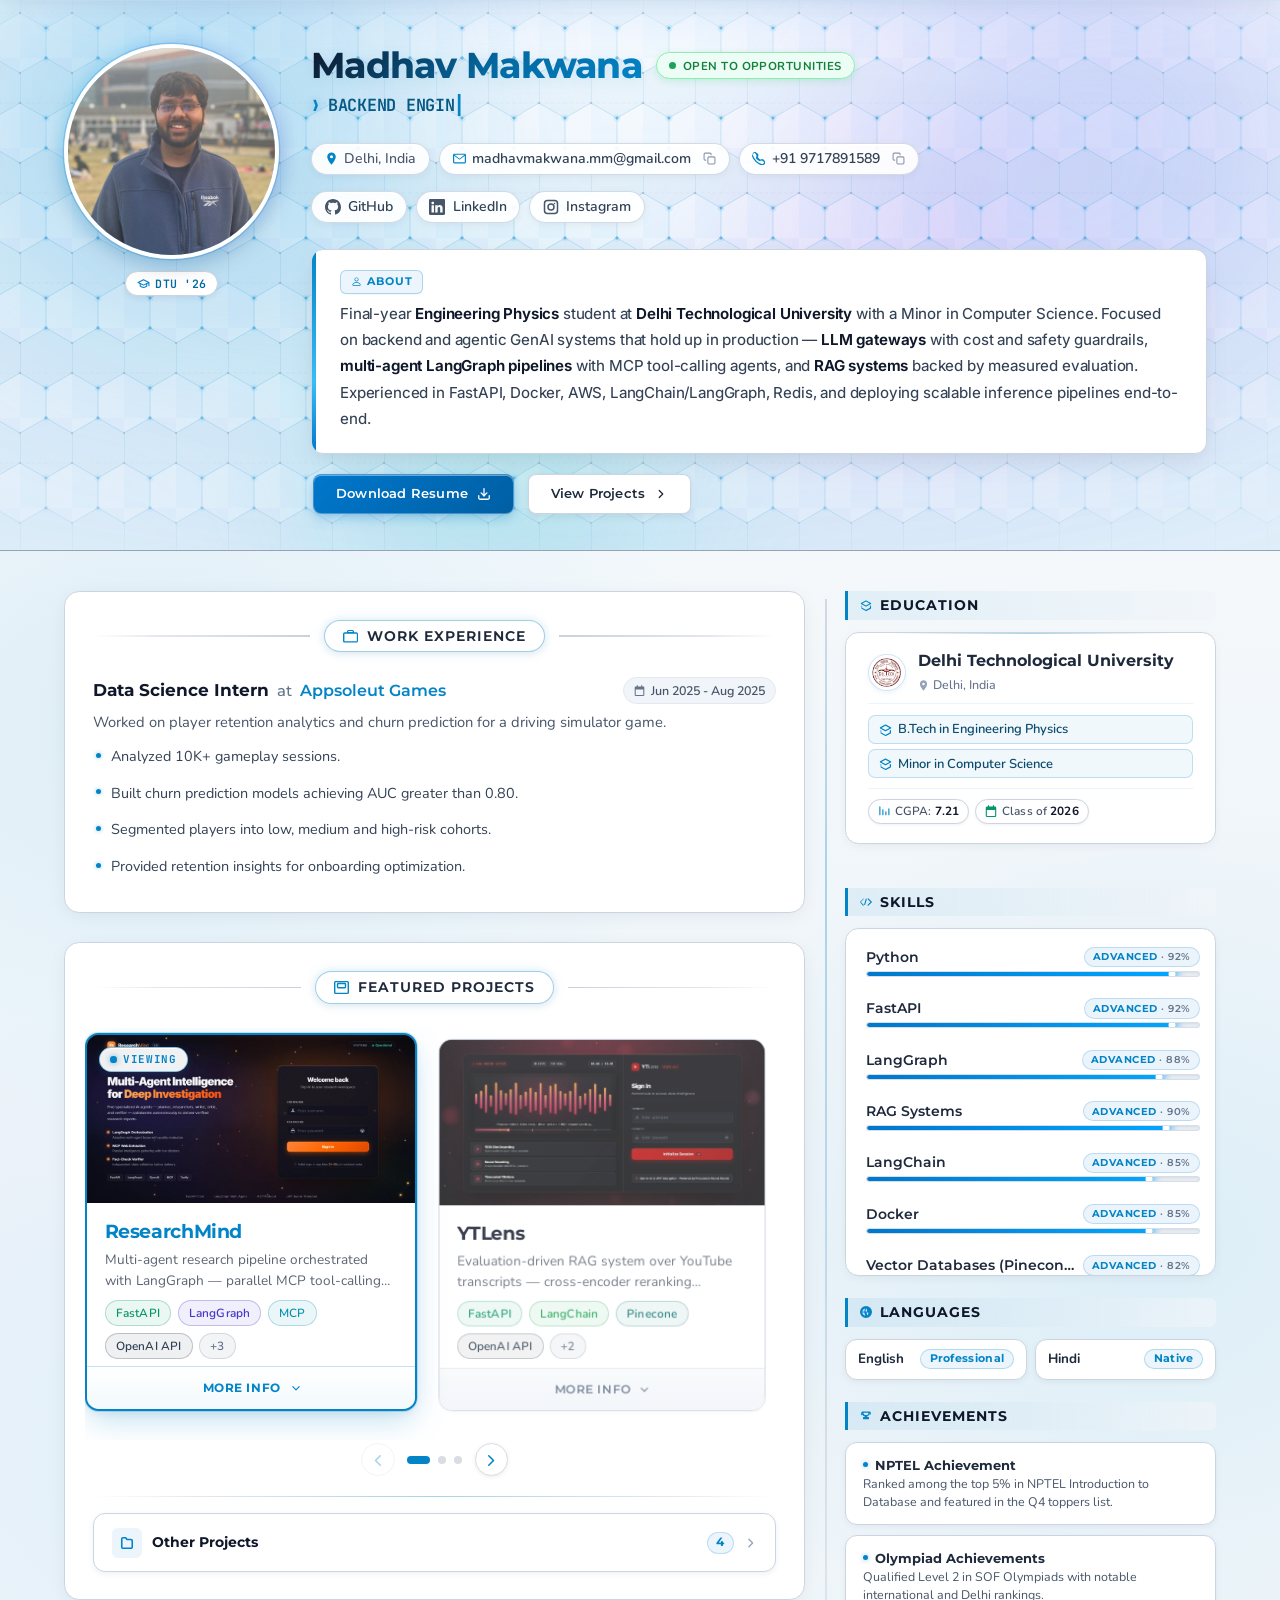
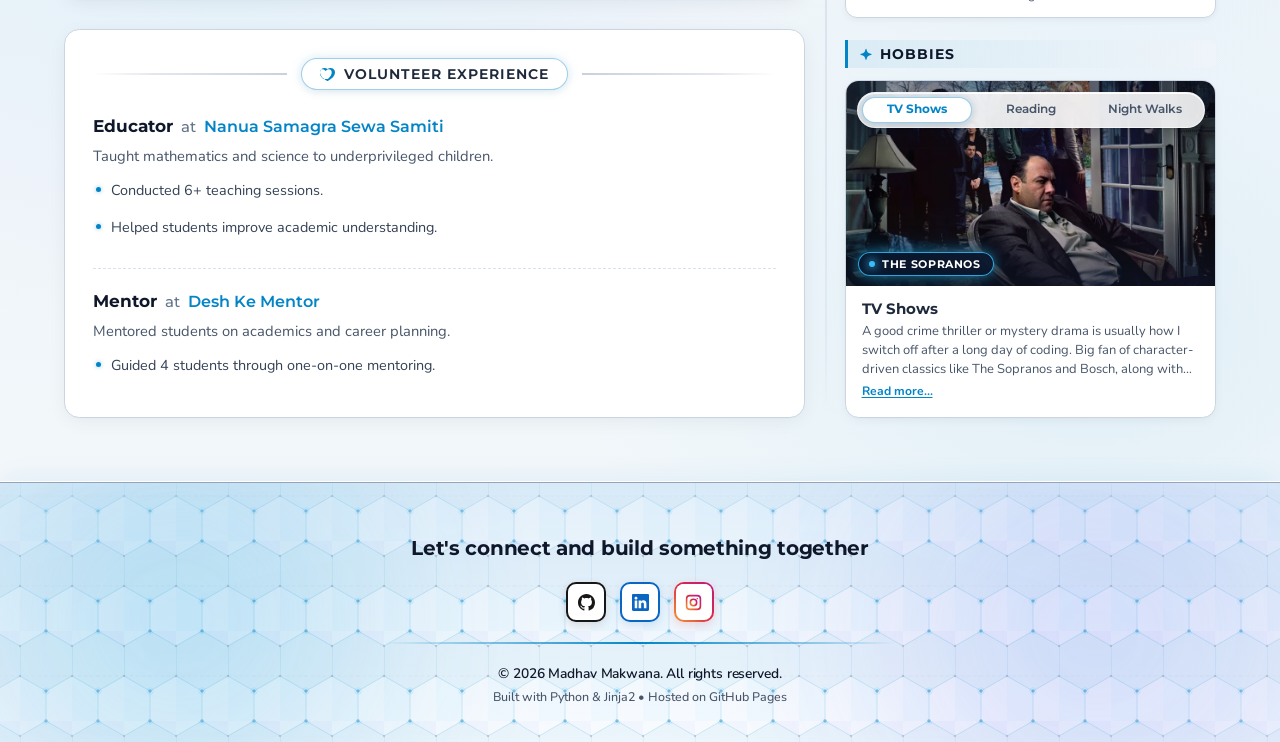
==== commit e5813e99: "Update Resume" ====
--- a/index.html
+++ b/index.html
@@ -70,7 +70,7 @@
           <span class="sticky-bar-name">Madhav Makwana</span>
           <span class="sticky-bar-tagline" id="sticky-typewriter"></span>
         </div>
-        <a class="sticky-bar-resume" href="resume/Madhav_Makwana_2K22-EP-58.pdf" download="Madhav_Makwana_DTU.pdf">
+        <a class="sticky-bar-resume" href="resume/Madhav_Makwana_DTU26.pdf" download="Madhav_Makwana_DTU26.pdf">
           <svg viewBox="0 0 16 16" width="12" height="12" aria-hidden="true"><path fill="currentColor" d="M2.75 14A1.75 1.75 0 0 1 1 12.25v-2.5a.75.75 0 0 1 1.5 0v2.5c0 .138.112.25.25.25h10.5a.25.25 0 0 0 .25-.25v-2.5a.75.75 0 0 1 1.5 0v2.5A1.75 1.75 0 0 1 13.25 14H2.75Zm4.47-3.28a.75.75 0 0 0 1.06 0l3-3a.75.75 0 1 0-1.06-1.06l-1.72 1.72V1.75a.75.75 0 0 0-1.5 0v6.63L5.28 6.66a.75.75 0 0 0-1.06 1.06l3 3Z"/></svg>
           <span>Resume</span>
         </a>
@@ -256,8 +256,8 @@
             
             <div class="header-actions">
               <a class="download-resume-button magnetic"
-                 href="resume/Madhav_Makwana_2K22-EP-58.pdf"
-                 download="Madhav_Makwana_DTU.pdf"
+                 href="resume/Madhav_Makwana_DTU26.pdf"
+                 download="Madhav_Makwana_DTU26.pdf"
                  id="resume-download-link">
                 <span>Download Resume</span>
                 <span class="btn-icon-wrap">
--- a/css/main.css
+++ b/css/main.css
@@ -2566,6 +2566,18 @@
   margin-bottom: 0;
 }
 
+@media (min-width: 48rem) {
+  .page-content main {
+    display: flex;
+    flex-direction: column;
+  }
+
+  .page-content main > section:last-child {
+    flex-grow: 1;
+    margin-bottom: 0;
+  }
+}
+
 /* Centered Flanked Dividing Section Heading (Main Column Cards) */
 main > section > .section-heading {
   display: flex;
@@ -3167,126 +3179,156 @@
   }
 }
 
-/* Muted brand-tinted chips */
+/* Unique brand-tinted chips — distinct colors per technology */
 .tech-chip--fastapi {
   background: rgba(5, 150, 105, 0.08);
-  border-color: rgba(5, 150, 105, 0.25);
-  color: #0d7d5f;
+  border-color: rgba(5, 150, 105, 0.28);
+  color: #059669;
+}
+
+.tech-chip--langgraph {
+  background: rgba(67, 56, 202, 0.08);
+  border-color: rgba(67, 56, 202, 0.28);
+  color: #4338ca;
+}
+
+.tech-chip--mcp {
+  background: rgba(8, 145, 178, 0.08);
+  border-color: rgba(8, 145, 178, 0.28);
+  color: #0891b2;
+}
+
+.tech-chip--openai-api {
+  background: rgba(51, 65, 85, 0.08);
+  border-color: rgba(51, 65, 85, 0.28);
+  color: #334155;
+}
+
+.tech-chip--jwt {
+  background: rgba(147, 51, 234, 0.08);
+  border-color: rgba(147, 51, 234, 0.28);
+  color: #9333ea;
+}
+
+.tech-chip--prometheus {
+  background: rgba(234, 88, 12, 0.08);
+  border-color: rgba(234, 88, 12, 0.28);
+  color: #ea580c;
+}
+
+.tech-chip--docker {
+  background: rgba(2, 132, 199, 0.08);
+  border-color: rgba(2, 132, 199, 0.28);
+  color: #0284c7;
 }
 
 .tech-chip--langchain {
-  background: rgba(34, 139, 87, 0.08);
-  border-color: rgba(34, 139, 87, 0.25);
-  color: #1f7a4d;
-}
-
-.tech-chip--groq-api {
-  background: rgba(249, 115, 22, 0.08);
-  border-color: rgba(249, 115, 22, 0.25);
-  color: #c2540a;
-}
-
-.tech-chip--jwt {
-  background: rgba(168, 85, 247, 0.08);
-  border-color: rgba(168, 85, 247, 0.25);
-  color: #8b3fd6;
-}
-
-.tech-chip--prometheus {
-  background: rgba(237, 108, 2, 0.08);
-  border-color: rgba(237, 108, 2, 0.25);
-  color: #c2540a;
-}
-
-.tech-chip--docker {
-  background: rgba(13, 136, 217, 0.08);
-  border-color: rgba(13, 136, 217, 0.25);
-  color: #0d6ab3;
-}
-
-.tech-chip--faiss {
-  background: rgba(99, 102, 241, 0.08);
-  border-color: rgba(99, 102, 241, 0.25);
-  color: #5457c9;
-}
-
-.tech-chip--huggingface {
-  background: rgba(245, 158, 11, 0.1);
-  border-color: rgba(245, 158, 11, 0.3);
-  color: #b07107;
-}
-
-.tech-chip--rag {
-  background: rgba(236, 72, 153, 0.08);
-  border-color: rgba(236, 72, 153, 0.25);
-  color: #c2447f;
+  background: rgba(22, 163, 74, 0.08);
+  border-color: rgba(22, 163, 74, 0.28);
+  color: #16a34a;
+}
+
+.tech-chip--pinecone {
+  background: rgba(15, 118, 110, 0.08);
+  border-color: rgba(15, 118, 110, 0.28);
+  color: #0f766e;
+}
+
+.tech-chip--cross-encoder-reranking {
+  background: rgba(192, 38, 211, 0.08);
+  border-color: rgba(192, 38, 211, 0.28);
+  color: #c026d3;
 }
 
 .tech-chip--redis {
   background: rgba(220, 38, 38, 0.08);
-  border-color: rgba(220, 38, 38, 0.25);
-  color: #b91c1c;
+  border-color: rgba(220, 38, 38, 0.28);
+  color: #dc2626;
+}
+
+.tech-chip--faiss {
+  background: rgba(79, 70, 229, 0.08);
+  border-color: rgba(79, 70, 229, 0.28);
+  color: #4f46e5;
+}
+
+.tech-chip--aws-ec2 {
+  background: rgba(202, 138, 4, 0.08);
+  border-color: rgba(202, 138, 4, 0.28);
+  color: #ca8a04;
 }
 
 .tech-chip--grafana {
-  background: rgba(245, 130, 32, 0.08);
-  border-color: rgba(245, 130, 32, 0.25);
-  color: #c2540a;
+  background: rgba(249, 115, 22, 0.08);
+  border-color: rgba(249, 115, 22, 0.28);
+  color: #f97316;
+}
+
+.tech-chip--pytest {
+  background: rgba(29, 78, 216, 0.08);
+  border-color: rgba(29, 78, 216, 0.28);
+  color: #1d4ed8;
 }
 
 .tech-chip--scikit-learn {
-  background: rgba(245, 158, 11, 0.08);
-  border-color: rgba(245, 158, 11, 0.25);
+  background: rgba(180, 83, 9, 0.08);
+  border-color: rgba(180, 83, 9, 0.28);
   color: #b45309;
 }
 
 .tech-chip--tf-idf {
-  background: rgba(14, 165, 233, 0.08);
-  border-color: rgba(14, 165, 233, 0.25);
-  color: #0369a1;
+  background: rgba(14, 116, 144, 0.08);
+  border-color: rgba(14, 116, 144, 0.28);
+  color: #0e7490;
 }
 
 .tech-chip--streamlit {
-  background: rgba(255, 75, 75, 0.08);
-  border-color: rgba(255, 75, 75, 0.25);
-  color: #dc2626;
+  background: rgba(225, 29, 72, 0.08);
+  border-color: rgba(225, 29, 72, 0.28);
+  color: #e11d48;
 }
 
 .tech-chip--tmdb-api {
   background: rgba(13, 148, 136, 0.08);
-  border-color: rgba(13, 148, 136, 0.25);
-  color: #0f766e;
+  border-color: rgba(13, 148, 136, 0.28);
+  color: #0d9488;
 }
 
 .tech-chip--nltk {
-  background: rgba(99, 102, 241, 0.08);
-  border-color: rgba(99, 102, 241, 0.25);
-  color: #4f46e5;
+  background: rgba(124, 58, 237, 0.08);
+  border-color: rgba(124, 58, 237, 0.28);
+  color: #7c3aed;
 }
 
 .tech-chip--tensorflow-keras,
 .tech-chip--tensorflow\/keras {
-  background: rgba(234, 88, 12, 0.08);
-  border-color: rgba(234, 88, 12, 0.25);
+  background: rgba(194, 65, 12, 0.08);
+  border-color: rgba(194, 65, 12, 0.28);
   color: #c2410c;
 }
 
 .tech-chip--pandas {
-  background: rgba(67, 56, 202, 0.08);
-  border-color: rgba(67, 56, 202, 0.25);
-  color: #4338ca;
-}
-
-.tech-chip--aws-ec2 {
-  background: rgba(217, 119, 6, 0.08);
-  border-color: rgba(217, 119, 6, 0.25);
-  color: #b45309;
-}
-
-.tech-chip--pytest {
-  background: rgba(2, 132, 199, 0.08);
-  border-color: rgba(2, 132, 199, 0.25);
-  color: #0284c7;
+  background: rgba(49, 46, 129, 0.08);
+  border-color: rgba(49, 46, 129, 0.28);
+  color: #312e81;
+}
+
+.tech-chip--groq-api {
+  background: rgba(244, 63, 94, 0.08);
+  border-color: rgba(244, 63, 94, 0.28);
+  color: #f43f5e;
+}
+
+.tech-chip--huggingface {
+  background: rgba(234, 179, 8, 0.08);
+  border-color: rgba(234, 179, 8, 0.28);
+  color: #eab308;
+}
+
+.tech-chip--rag {
+  background: rgba(219, 39, 119, 0.08);
+  border-color: rgba(219, 39, 119, 0.28);
+  color: #db2777;
 }
 
 .project-cta-group {
@@ -3803,9 +3845,9 @@
 }
 
 .tech-chip-more {
-  background: rgba(0, 0, 0, 0.05);
-  border-color: rgba(0, 0, 0, 0.12);
-  color: #666;
+  background: rgba(100, 116, 139, 0.08);
+  border-color: rgba(100, 116, 139, 0.22);
+  color: #64748b;
 }
 
 @media (prefers-reduced-motion: reduce) {
@@ -4660,6 +4702,14 @@
   .project-modal-footer {
     padding-left: 1.5rem;
     padding-right: 1.5rem;
+  }
+
+  .project-modal-footer-nav {
+    display: none;
+  }
+
+  .project-modal-footer {
+    justify-content: center;
   }
 }
 
